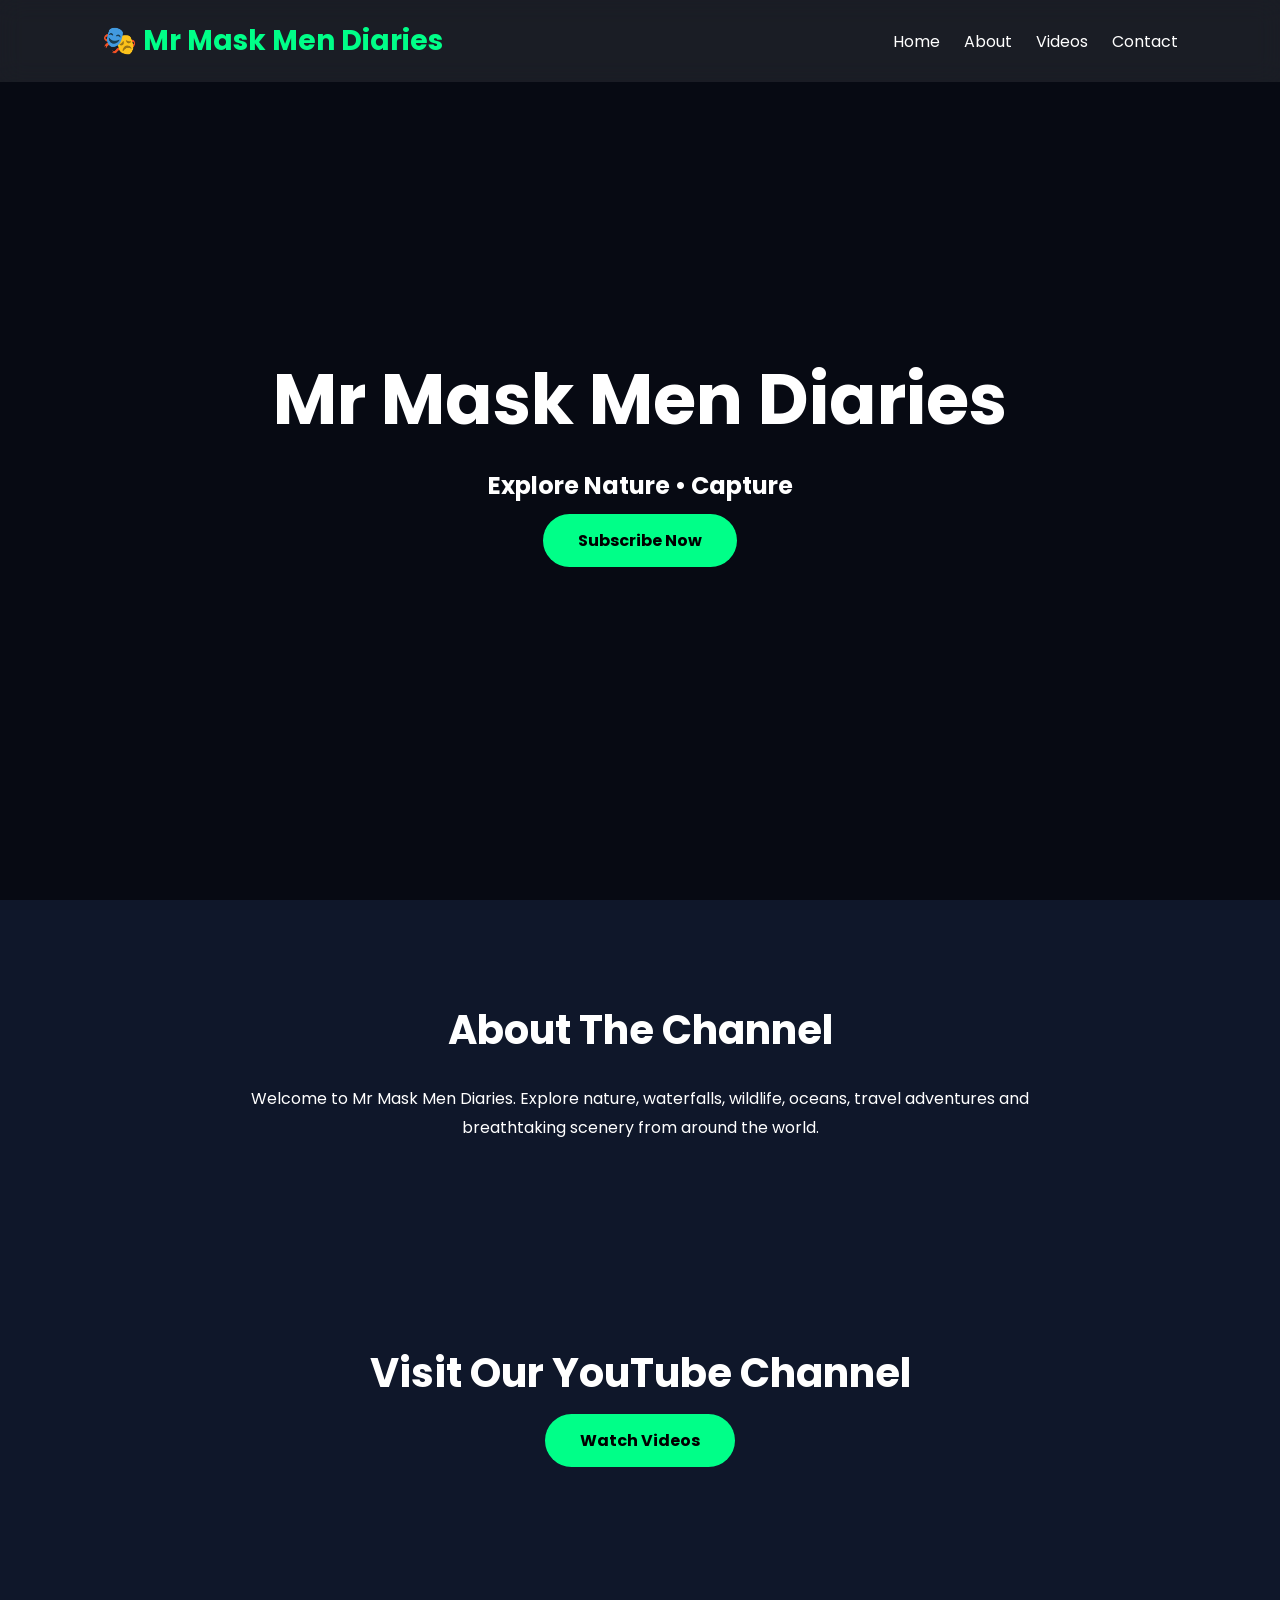
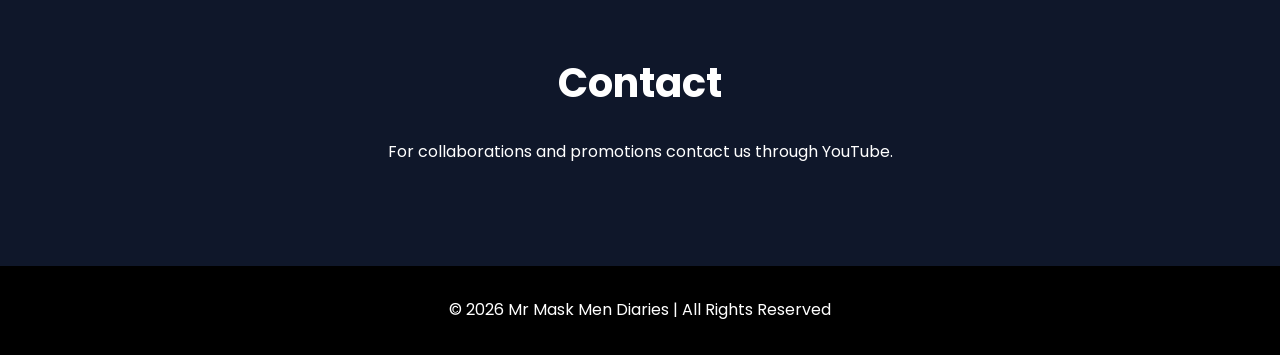
==== index.html @ c82f9788 "Add files via upload" ====
<!DOCTYPE html>
<html lang="en">
<head>
<meta charset="UTF-8">
<meta name="viewport" content="width=device-width, initial-scale=1.0">

<title>Mr Mask Men Diaries</title>

<link rel="stylesheet" href="style.css">

<link href="https://fonts.googleapis.com/css2?family=Poppins:wght@300;400;600;700&display=swap" rel="stylesheet">

</head>

<body>

<div id="loader">
    <h1>🎭 Mr Mask Men Diaries</h1>
</div>

<header class="glass">

<div class="logo">
🎭 Mr Mask Men Diaries
</div>

<nav>
<a href="#home">Home</a>
<a href="#about">About</a>
<a href="#videos">Videos</a>
<a href="#contact">Contact</a>
</nav>

</header>

<section id="home" class="hero">

<video autoplay muted loop playsinline>
<source src="https://cdn.coverr.co/videos/coverr-waterfall-in-the-jungle-1560678793623?download=1080p" type="video/mp4">
</video>

<div class="overlay"></div>

<div class="hero-content">

<h1>Mr Mask Men Diaries</h1>

<h2 id="typing"></h2>

<a href="https://www.youtube.com/@Mrmaskmendiaries" target="_blank" class="btn">
Subscribe Now
</a>

</div>

</section>

<section id="about">

<h2>About The Channel</h2>

<p>
Welcome to Mr Mask Men Diaries.

Explore nature, waterfalls, wildlife, oceans, travel adventures and breathtaking scenery from around the world.
</p>

</section>

<section id="videos">

<h2>Visit Our YouTube Channel</h2>

<a href="https://www.youtube.com/@Mrmaskmendiaries" target="_blank" class="btn">
Watch Videos
</a>

</section>

<section id="contact">

<h2>Contact</h2>

<p>
For collaborations and promotions contact us through YouTube.
</p>

</section>

<footer>

<p>
© 2026 Mr Mask Men Diaries | All Rights Reserved
</p>

</footer>

<script src="script.js"></script>

</body>
</html>
---- style.css ----
*{
margin:0;
padding:0;
box-sizing:border-box;
font-family:'Poppins',sans-serif;
scroll-behavior:smooth;
}

body{
background:#0f172a;
color:white;
overflow-x:hidden;
}

#loader{
position:fixed;
top:0;
left:0;
width:100%;
height:100%;
background:black;
display:flex;
justify-content:center;
align-items:center;
z-index:9999;
}

.loaded #loader{
display:none;
}

.glass{
position:fixed;
top:0;
width:100%;
display:flex;
justify-content:space-between;
align-items:center;
padding:20px 8%;
background:rgba(255,255,255,0.08);
backdrop-filter:blur(12px);
z-index:1000;
}

.logo{
font-size:28px;
font-weight:700;
color:#00ff88;
}

nav a{
color:white;
text-decoration:none;
margin-left:20px;
transition:.3s;
}

nav a:hover{
color:#00ff88;
}

.hero{
height:100vh;
position:relative;
display:flex;
justify-content:center;
align-items:center;
text-align:center;
}

.hero video{
position:absolute;
width:100%;
height:100%;
object-fit:cover;
}

.overlay{
position:absolute;
width:100%;
height:100%;
background:rgba(0,0,0,0.55);
}

.hero-content{
position:relative;
z-index:2;
}

.hero h1{
font-size:70px;
margin-bottom:15px;
}

.hero h2{
font-size:24px;
margin-bottom:25px;
}

.btn{
background:#00ff88;
color:black;
padding:15px 35px;
border-radius:40px;
text-decoration:none;
font-weight:bold;
transition:.3s;
}

.btn:hover{
transform:scale(1.05);
}

section{
padding:100px 10%;
text-align:center;
}

h2{
margin-bottom:25px;
font-size:40px;
}

p{
max-width:800px;
margin:auto;
line-height:1.8;
}

footer{
padding:30px;
text-align:center;
background:black;
}

@media(max-width:768px){

.hero h1{
font-size:40px;
}

.hero h2{
font-size:18px;
}

nav{
display:none;
}

}
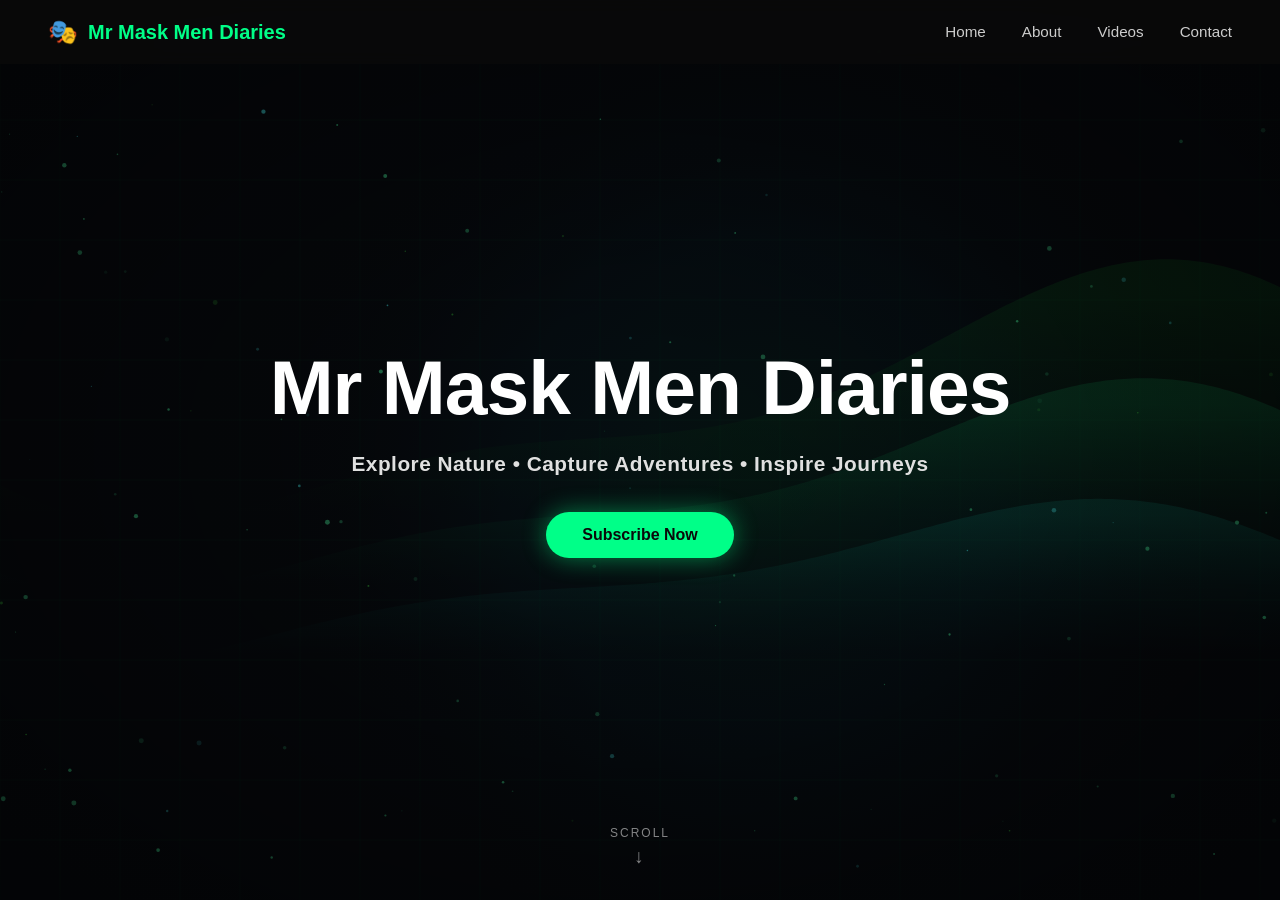
==== commit 56ff7bd9: "Update index.html" ====
--- a/index.html
+++ b/index.html
@@ -1,101 +1,292 @@
 <!DOCTYPE html>
 <html lang="en">
 <head>
-<meta charset="UTF-8">
-<meta name="viewport" content="width=device-width, initial-scale=1.0">
-
-<title>Mr Mask Men Diaries</title>
-
-<link rel="stylesheet" href="style.css">
-
-<link href="https://fonts.googleapis.com/css2?family=Poppins:wght@300;400;600;700&display=swap" rel="stylesheet">
-
+  <meta charset="UTF-8" />
+  <meta name="viewport" content="width=device-width, initial-scale=1.0"/>
+  <title>Mr Mask Men Diaries</title>
+  <style>
+    * { margin: 0; padding: 0; box-sizing: border-box; }
+
+    body {
+      font-family: 'Segoe UI', sans-serif;
+      background: #0a0a0a;
+      color: #fff;
+      overflow-x: hidden;
+    }
+
+    /* ── NAV ── */
+    nav {
+      position: fixed;
+      top: 0; left: 0; right: 0;
+      z-index: 100;
+      display: flex;
+      align-items: center;
+      justify-content: space-between;
+      padding: 18px 48px;
+      background: rgba(10,10,10,0.85);
+      backdrop-filter: blur(8px);
+    }
+    .logo {
+      display: flex;
+      align-items: center;
+      gap: 10px;
+      font-size: 1.25rem;
+      font-weight: 700;
+      color: #00ff88;
+    }
+    .logo-icon { font-size: 1.5rem; }
+    .nav-links { display: flex; gap: 36px; list-style: none; }
+    .nav-links a {
+      color: #ccc;
+      text-decoration: none;
+      font-size: 0.95rem;
+      transition: color 0.2s;
+    }
+    .nav-links a:hover { color: #00ff88; }
+
+    /* ── HERO ── */
+    .hero {
+      position: relative;
+      height: 100vh;
+      display: flex;
+      align-items: center;
+      justify-content: center;
+      text-align: center;
+      overflow: hidden;
+    }
+
+    /* Canvas BG */
+    #bgCanvas {
+      position: absolute;
+      inset: 0;
+      width: 100%;
+      height: 100%;
+      z-index: 0;
+    }
+
+    /* Overlay gradient to keep text readable */
+    .hero::after {
+      content: '';
+      position: absolute;
+      inset: 0;
+      background: radial-gradient(ellipse at center,
+        rgba(0,0,0,0.35) 0%,
+        rgba(0,0,0,0.65) 100%);
+      z-index: 1;
+    }
+
+    .hero-content {
+      position: relative;
+      z-index: 2;
+    }
+    .hero-content h1 {
+      font-size: clamp(2.5rem, 6vw, 5rem);
+      font-weight: 800;
+      letter-spacing: -1px;
+      margin-bottom: 20px;
+    }
+    .hero-content p {
+      font-size: clamp(1rem, 2vw, 1.3rem);
+      font-weight: 600;
+      color: #e0e0e0;
+      margin-bottom: 36px;
+      letter-spacing: 0.5px;
+    }
+    .btn-subscribe {
+      display: inline-block;
+      padding: 14px 36px;
+      background: #00ff88;
+      color: #0a0a0a;
+      font-weight: 700;
+      font-size: 1rem;
+      border-radius: 50px;
+      text-decoration: none;
+      border: none;
+      cursor: pointer;
+      transition: transform 0.2s, box-shadow 0.2s;
+      box-shadow: 0 0 24px rgba(0,255,136,0.45);
+    }
+    .btn-subscribe:hover {
+      transform: scale(1.07);
+      box-shadow: 0 0 40px rgba(0,255,136,0.7);
+    }
+
+    /* ── SCROLL INDICATOR ── */
+    .scroll-indicator {
+      position: absolute;
+      bottom: 32px;
+      left: 50%;
+      transform: translateX(-50%);
+      z-index: 2;
+      display: flex;
+      flex-direction: column;
+      align-items: center;
+      gap: 6px;
+      opacity: 0.5;
+      animation: fadeUpDown 2s ease-in-out infinite;
+    }
+    .scroll-indicator span { font-size: 0.75rem; letter-spacing: 2px; text-transform: uppercase; }
+    .scroll-indicator .arrow { font-size: 1.2rem; }
+    @keyframes fadeUpDown {
+      0%, 100% { transform: translateX(-50%) translateY(0); opacity: 0.4; }
+      50% { transform: translateX(-50%) translateY(6px); opacity: 0.8; }
+    }
+  </style>
 </head>
-
 <body>
 
-<div id="loader">
-    <h1>🎭 Mr Mask Men Diaries</h1>
-</div>
-
-<header class="glass">
-
-<div class="logo">
-🎭 Mr Mask Men Diaries
-</div>
-
+<!-- NAV -->
 <nav>
-<a href="#home">Home</a>
-<a href="#about">About</a>
-<a href="#videos">Videos</a>
-<a href="#contact">Contact</a>
+  <div class="logo">
+    <span class="logo-icon">🎭</span>
+    Mr Mask Men Diaries
+  </div>
+  <ul class="nav-links">
+    <li><a href="#">Home</a></li>
+    <li><a href="#">About</a></li>
+    <li><a href="#">Videos</a></li>
+    <li><a href="#">Contact</a></li>
+  </ul>
 </nav>
 
-</header>
-
-<section id="home" class="hero">
-
-<video autoplay muted loop playsinline>
-<source src="https://cdn.coverr.co/videos/coverr-waterfall-in-the-jungle-1560678793623?download=1080p" type="video/mp4">
-</video>
-
-<div class="overlay"></div>
-
-<div class="hero-content">
-
-<h1>Mr Mask Men Diaries</h1>
-
-<h2 id="typing"></h2>
-
-<a href="https://www.youtube.com/@Mrmaskmendiaries" target="_blank" class="btn">
-Subscribe Now
-</a>
-
-</div>
-
+<!-- HERO -->
+<section class="hero">
+  <canvas id="bgCanvas"></canvas>
+
+  <div class="hero-content">
+    <h1>Mr Mask Men Diaries</h1>
+    <p>Explore Nature &bull; Capture Adventures &bull; Inspire Journeys</p>
+    <button class="btn-subscribe">Subscribe Now</button>
+  </div>
+
+  <div class="scroll-indicator">
+    <span>Scroll</span>
+    <span class="arrow">↓</span>
+  </div>
 </section>
 
-<section id="about">
-
-<h2>About The Channel</h2>
-
-<p>
-Welcome to Mr Mask Men Diaries.
-
-Explore nature, waterfalls, wildlife, oceans, travel adventures and breathtaking scenery from around the world.
-</p>
-
-</section>
-
-<section id="videos">
-
-<h2>Visit Our YouTube Channel</h2>
-
-<a href="https://www.youtube.com/@Mrmaskmendiaries" target="_blank" class="btn">
-Watch Videos
-</a>
-
-</section>
-
-<section id="contact">
-
-<h2>Contact</h2>
-
-<p>
-For collaborations and promotions contact us through YouTube.
-</p>
-
-</section>
-
-<footer>
-
-<p>
-© 2026 Mr Mask Men Diaries | All Rights Reserved
-</p>
-
-</footer>
-
-<script src="script.js"></script>
-
+<script>
+/* ── ANIMATED BACKGROUND: flowing aurora + particles ── */
+const canvas = document.getElementById('bgCanvas');
+const ctx = canvas.getContext('2d');
+
+let W, H, particles = [], time = 0;
+
+function resize() {
+  W = canvas.width  = window.innerWidth;
+  H = canvas.height = window.innerHeight;
+}
+resize();
+window.addEventListener('resize', () => { resize(); initParticles(); });
+
+/* Particles */
+class Particle {
+  constructor() { this.reset(true); }
+  reset(initial = false) {
+    this.x = Math.random() * W;
+    this.y = initial ? Math.random() * H : H + 10;
+    this.r = Math.random() * 2 + 0.5;
+    this.speed = Math.random() * 0.6 + 0.2;
+    this.alpha = Math.random() * 0.6 + 0.1;
+    this.hue = Math.random() < 0.6 ? 150 : (Math.random() < 0.5 ? 180 : 120);
+  }
+  update() {
+    this.y -= this.speed;
+    this.x += Math.sin(time * 0.01 + this.y * 0.02) * 0.3;
+    if (this.y < -10) this.reset();
+  }
+  draw() {
+    ctx.beginPath();
+    ctx.arc(this.x, this.y, this.r, 0, Math.PI * 2);
+    ctx.fillStyle = `hsla(${this.hue}, 100%, 65%, ${this.alpha})`;
+    ctx.fill();
+  }
+}
+
+function initParticles() {
+  particles = Array.from({ length: 120 }, () => new Particle());
+}
+initParticles();
+
+/* Aurora waves */
+function drawAurora() {
+  const layers = [
+    { y: H * 0.55, amp: 90,  speed: 0.0007, hue: 150, alpha: 0.12 },
+    { y: H * 0.65, amp: 70,  speed: 0.0011, hue: 170, alpha: 0.10 },
+    { y: H * 0.45, amp: 110, speed: 0.0005, hue: 130, alpha: 0.08 },
+  ];
+
+  layers.forEach(l => {
+    ctx.beginPath();
+    ctx.moveTo(0, H);
+    for (let x = 0; x <= W; x += 4) {
+      const y = l.y
+        + Math.sin(x * 0.004 + time * l.speed * 1000) * l.amp
+        + Math.sin(x * 0.008 + time * l.speed * 800 + 1) * (l.amp * 0.4);
+      ctx.lineTo(x, y);
+    }
+    ctx.lineTo(W, H);
+    ctx.closePath();
+
+    const grad = ctx.createLinearGradient(0, l.y - l.amp, 0, l.y + l.amp);
+    grad.addColorStop(0, `hsla(${l.hue}, 100%, 55%, ${l.alpha * 1.5})`);
+    grad.addColorStop(1, `hsla(${l.hue}, 100%, 35%, 0)`);
+    ctx.fillStyle = grad;
+    ctx.fill();
+  });
+}
+
+/* Subtle moving radial glow */
+function drawGlow() {
+  const cx = W * 0.5 + Math.sin(time * 0.0004) * W * 0.15;
+  const cy = H * 0.45 + Math.cos(time * 0.0003) * H * 0.1;
+  const rad = Math.min(W, H) * 0.55;
+  const grad = ctx.createRadialGradient(cx, cy, 0, cx, cy, rad);
+  grad.addColorStop(0,   'rgba(0,255,136,0.07)');
+  grad.addColorStop(0.5, 'rgba(0,200,255,0.04)');
+  grad.addColorStop(1,   'rgba(0,0,0,0)');
+  ctx.fillStyle = grad;
+  ctx.fillRect(0, 0, W, H);
+}
+
+/* Grid lines */
+function drawGrid() {
+  ctx.strokeStyle = 'rgba(0,255,136,0.04)';
+  ctx.lineWidth = 1;
+  const spacing = 60;
+  for (let x = 0; x < W; x += spacing) {
+    ctx.beginPath();
+    ctx.moveTo(x, 0);
+    ctx.lineTo(x, H);
+    ctx.stroke();
+  }
+  for (let y = 0; y < H; y += spacing) {
+    ctx.beginPath();
+    ctx.moveTo(0, y);
+    ctx.lineTo(W, y);
+    ctx.stroke();
+  }
+}
+
+function animate(ts) {
+  time = ts;
+  ctx.clearRect(0, 0, W, H);
+
+  // Deep dark base
+  ctx.fillStyle = '#080b10';
+  ctx.fillRect(0, 0, W, H);
+
+  drawGrid();
+  drawGlow();
+  drawAurora();
+
+  // Particles
+  particles.forEach(p => { p.update(); p.draw(); });
+
+  requestAnimationFrame(animate);
+}
+
+requestAnimationFrame(animate);
+</script>
 </body>
 </html>
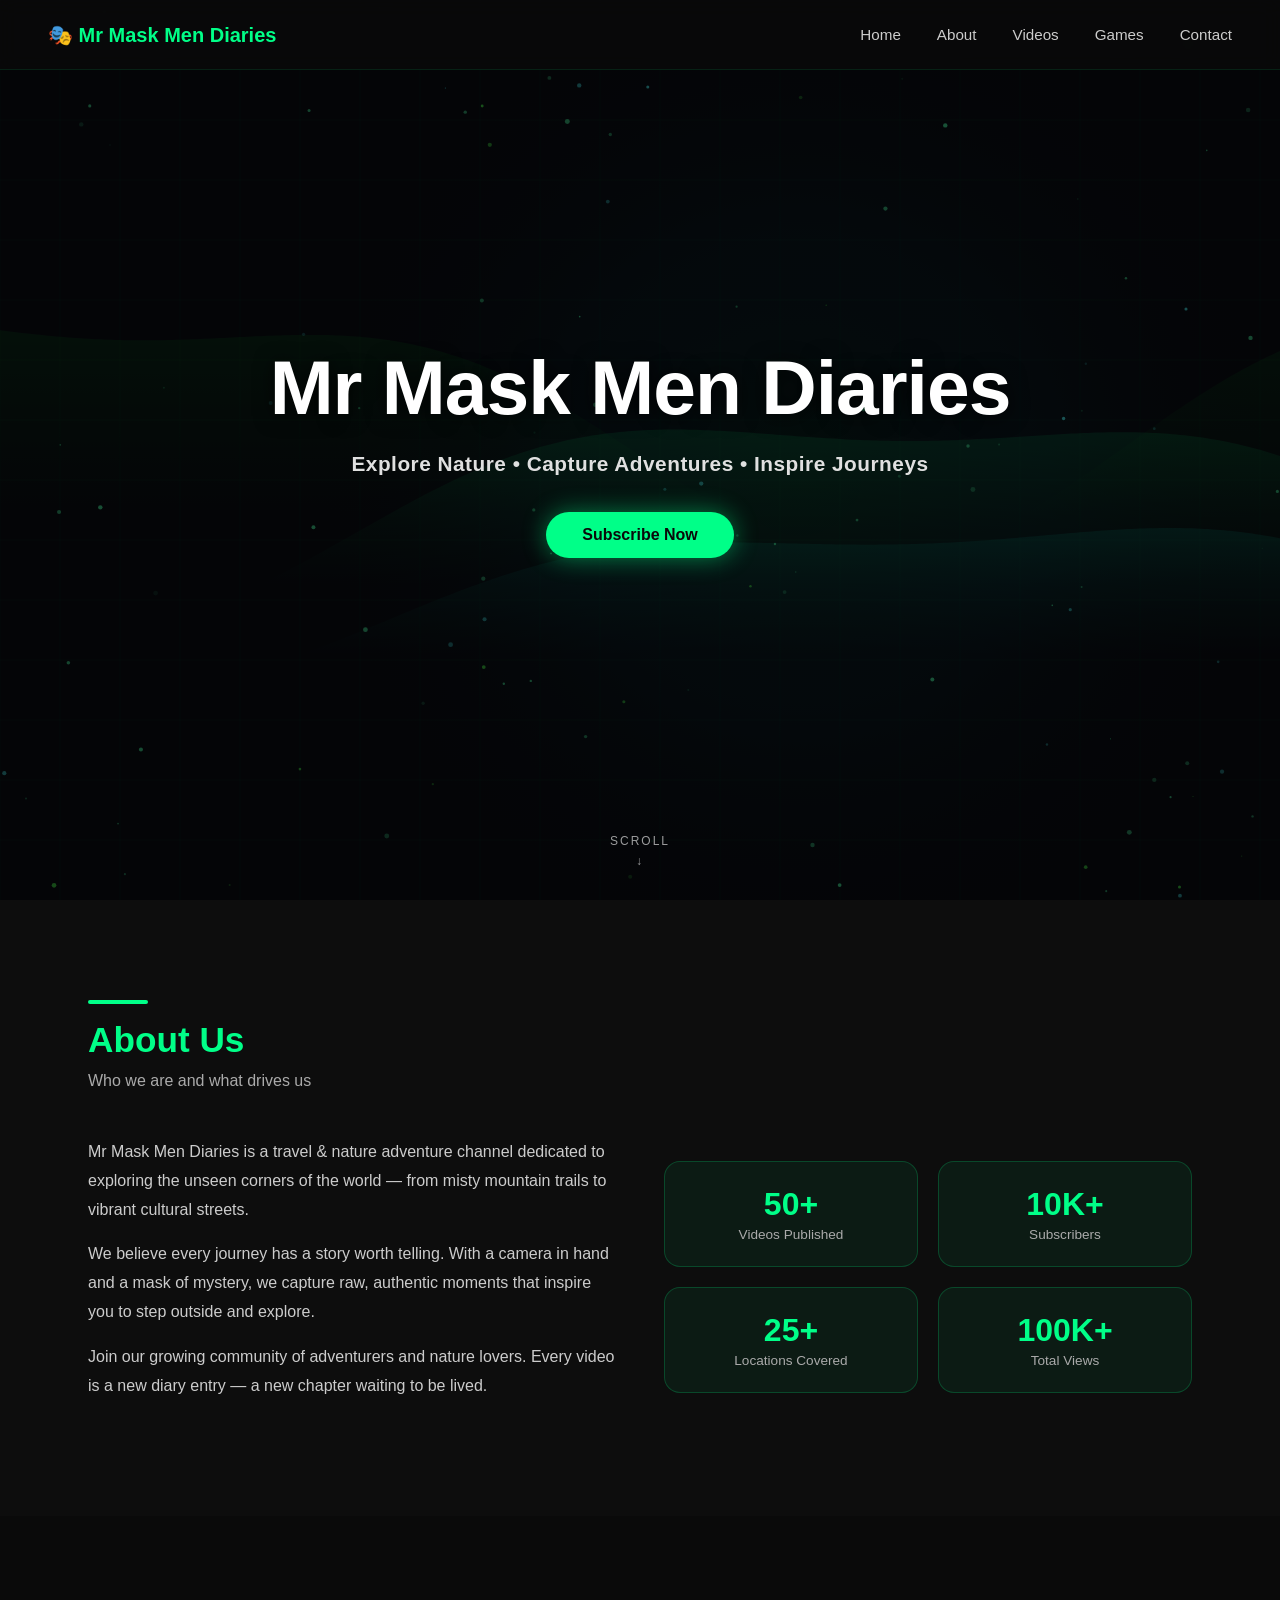
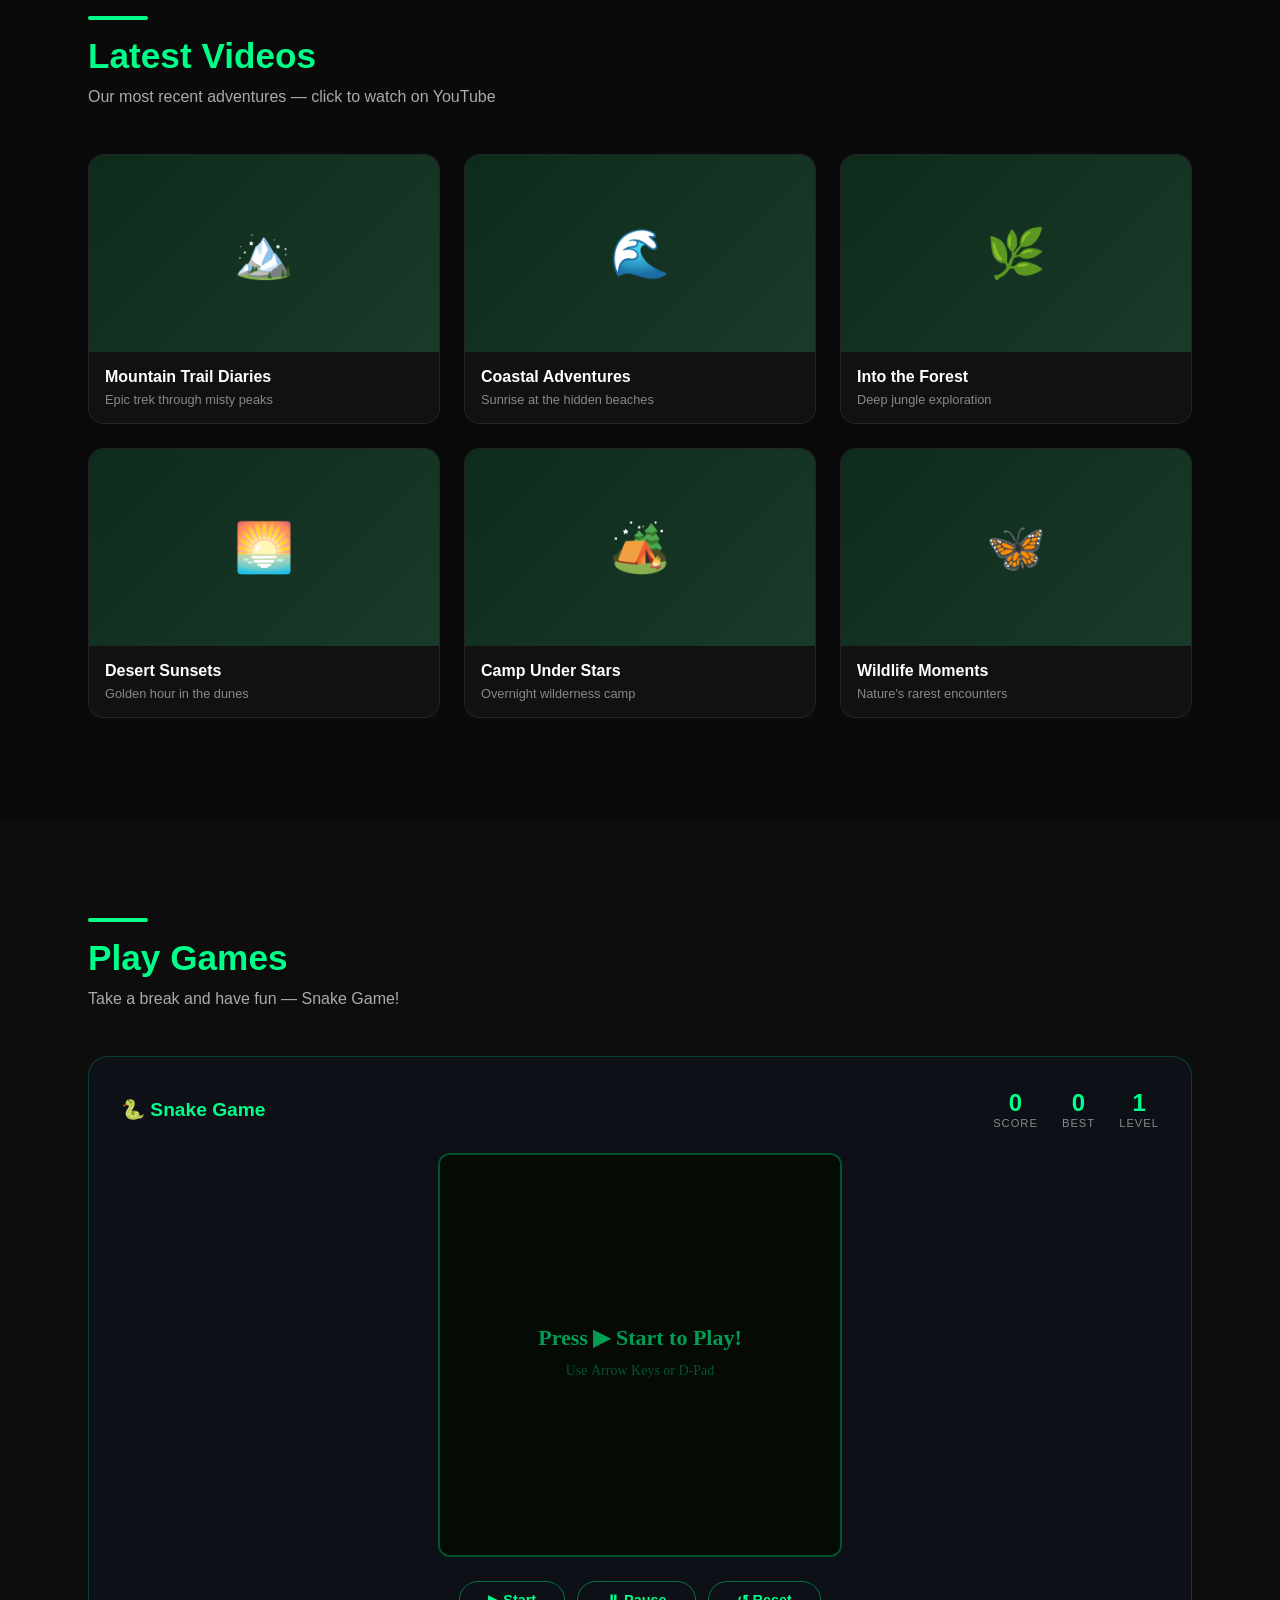
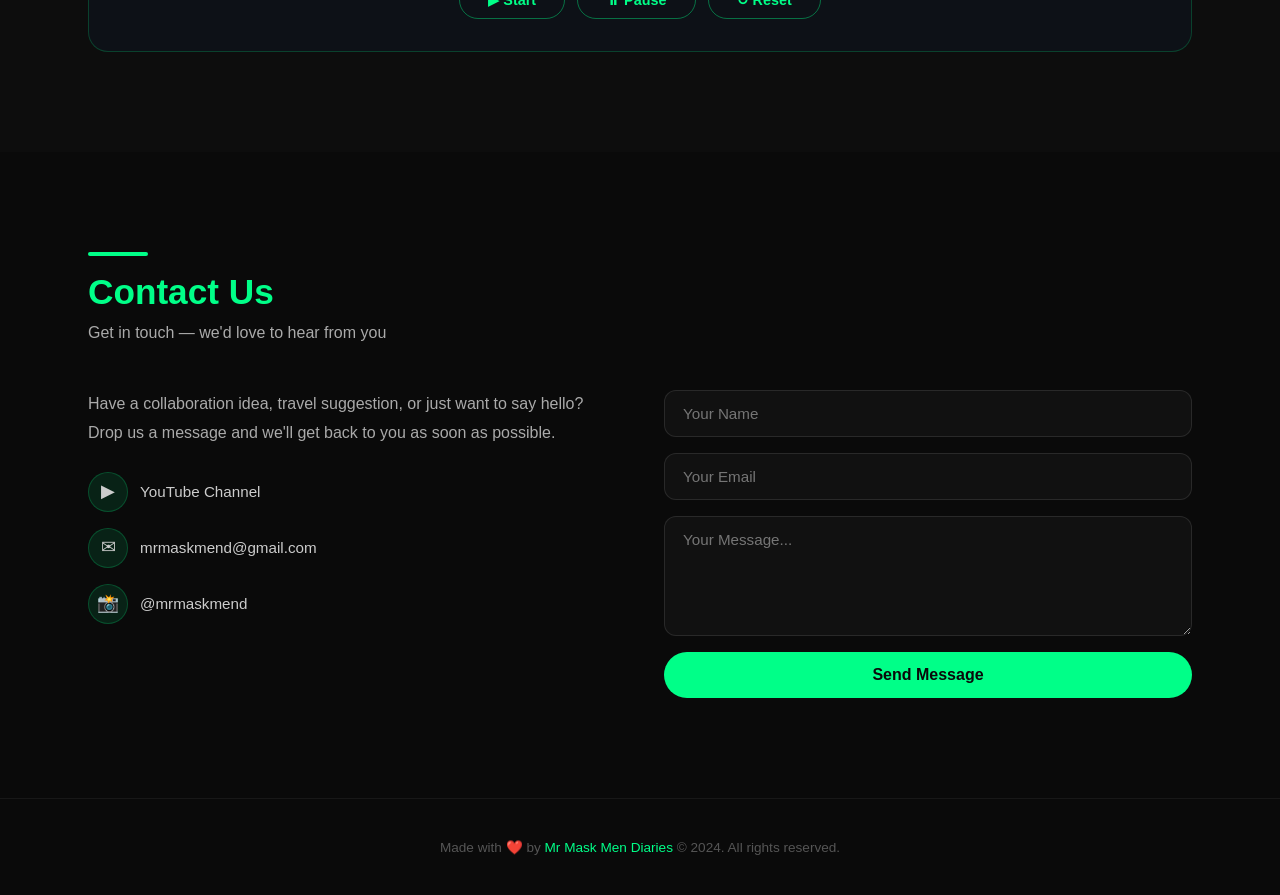
==== commit d93f7b94: "Update index.html" ====
--- a/index.html
+++ b/index.html
@@ -5,288 +5,394 @@
   <meta name="viewport" content="width=device-width, initial-scale=1.0"/>
   <title>Mr Mask Men Diaries</title>
   <style>
-    * { margin: 0; padding: 0; box-sizing: border-box; }
-
-    body {
-      font-family: 'Segoe UI', sans-serif;
-      background: #0a0a0a;
-      color: #fff;
-      overflow-x: hidden;
+    *{margin:0;padding:0;box-sizing:border-box;}
+    :root{--green:#00ff88;--dark:#0a0a0a;--nav-h:70px;}
+    html{scroll-behavior:smooth;}
+    body{font-family:'Segoe UI',sans-serif;background:var(--dark);color:#fff;overflow-x:hidden;}
+
+    /* NAV */
+    nav{position:fixed;top:0;left:0;right:0;z-index:200;height:var(--nav-h);display:flex;align-items:center;justify-content:space-between;padding:0 48px;background:rgba(10,10,10,0.85);backdrop-filter:blur(10px);border-bottom:1px solid rgba(0,255,136,0.1);}
+    .logo{display:flex;align-items:center;gap:10px;font-size:1.25rem;font-weight:700;color:var(--green);text-decoration:none;}
+    .nav-links{display:flex;gap:36px;list-style:none;}
+    .nav-links a{color:#ccc;text-decoration:none;font-size:0.95rem;transition:color 0.2s;}
+    .nav-links a:hover{color:var(--green);}
+
+    /* HERO */
+    .hero{position:relative;height:100vh;display:flex;align-items:center;justify-content:center;text-align:center;overflow:hidden;}
+    #bgCanvas{position:absolute;inset:0;width:100%;height:100%;z-index:0;}
+    .hero-overlay{position:absolute;inset:0;background:rgba(0,0,0,0.55);z-index:1;}
+    .hero-content{position:relative;z-index:2;}
+    .hero-content h1{font-size:clamp(2.5rem,6vw,5rem);font-weight:800;letter-spacing:-1px;margin-bottom:20px;text-shadow:0 2px 20px rgba(0,0,0,0.8);}
+    .hero-content p{font-size:clamp(1rem,2vw,1.3rem);font-weight:600;color:#e0e0e0;margin-bottom:36px;letter-spacing:0.5px;}
+    .btn-subscribe{display:inline-block;padding:14px 36px;background:var(--green);color:#0a0a0a;font-weight:700;font-size:1rem;border-radius:50px;border:none;cursor:pointer;transition:transform 0.2s,box-shadow 0.2s;box-shadow:0 0 24px rgba(0,255,136,0.45);text-decoration:none;}
+    .btn-subscribe:hover{transform:scale(1.07);box-shadow:0 0 40px rgba(0,255,136,0.7);}
+    .scroll-indicator{position:absolute;bottom:32px;left:50%;transform:translateX(-50%);z-index:2;display:flex;flex-direction:column;align-items:center;gap:6px;opacity:0.6;animation:bob 2s ease-in-out infinite;}
+    .scroll-indicator span{font-size:0.75rem;letter-spacing:2px;text-transform:uppercase;}
+    @keyframes bob{0%,100%{transform:translateX(-50%) translateY(0);opacity:0.4;}50%{transform:translateX(-50%) translateY(6px);opacity:0.8;}}
+
+    /* SECTIONS */
+    section.page-section{padding:100px 48px;max-width:1200px;margin:0 auto;}
+    .section-title{font-size:2.2rem;font-weight:800;color:var(--green);margin-bottom:12px;}
+    .section-sub{color:#aaa;font-size:1rem;margin-bottom:48px;}
+    .divider{width:60px;height:4px;background:var(--green);border-radius:2px;margin-bottom:16px;}
+
+    /* ABOUT */
+    .about-grid{display:grid;grid-template-columns:1fr 1fr;gap:48px;align-items:center;}
+    .about-text p{color:#ccc;line-height:1.8;margin-bottom:16px;font-size:1rem;}
+    .about-stats{display:grid;grid-template-columns:1fr 1fr;gap:20px;}
+    .stat-card{background:rgba(0,255,136,0.06);border:1px solid rgba(0,255,136,0.2);border-radius:16px;padding:24px;text-align:center;}
+    .stat-card .num{font-size:2rem;font-weight:800;color:var(--green);}
+    .stat-card .lbl{font-size:0.85rem;color:#aaa;margin-top:4px;}
+
+    /* VIDEOS */
+    .video-grid{display:grid;grid-template-columns:repeat(3,1fr);gap:24px;}
+    .video-card{background:#111;border-radius:16px;overflow:hidden;border:1px solid rgba(255,255,255,0.08);transition:transform 0.25s,border-color 0.25s;cursor:pointer;}
+    .video-card:hover{transform:translateY(-6px);border-color:rgba(0,255,136,0.4);}
+    .video-thumb{width:100%;aspect-ratio:16/9;background:linear-gradient(135deg,#0d2b1a,#1a3a2a);display:flex;align-items:center;justify-content:center;font-size:3rem;}
+    .video-info{padding:16px;}
+    .video-info h3{font-size:1rem;font-weight:700;margin-bottom:6px;}
+    .video-info p{font-size:0.8rem;color:#888;}
+
+    /* GAMES */
+    .game-container{background:#0d1117;border:1px solid rgba(0,255,136,0.2);border-radius:20px;padding:32px;text-align:center;}
+    .game-header{display:flex;align-items:center;justify-content:space-between;margin-bottom:24px;}
+    .game-header h3{font-size:1.2rem;font-weight:700;color:var(--green);}
+    .score-board{display:flex;gap:24px;}
+    .score-item{text-align:center;}
+    .score-item .s-num{font-size:1.5rem;font-weight:800;color:var(--green);}
+    .score-item .s-lbl{font-size:0.7rem;color:#888;text-transform:uppercase;letter-spacing:1px;}
+    #snake-canvas{border:2px solid rgba(0,255,136,0.3);border-radius:12px;background:#050a05;display:block;margin:0 auto;}
+    .game-controls{margin-top:20px;display:flex;gap:12px;justify-content:center;flex-wrap:wrap;}
+    .game-btn{padding:10px 28px;border-radius:50px;border:1px solid rgba(0,255,136,0.4);background:transparent;color:var(--green);font-weight:700;font-size:0.9rem;cursor:pointer;transition:all 0.2s;}
+    .game-btn:hover,.game-btn.active{background:var(--green);color:#0a0a0a;}
+    .d-pad{display:grid;grid-template-columns:repeat(3,44px);grid-template-rows:repeat(2,44px);gap:6px;margin:16px auto 0;width:fit-content;}
+    .d-btn{width:44px;height:44px;border-radius:10px;border:1px solid rgba(0,255,136,0.3);background:rgba(0,255,136,0.05);color:var(--green);font-size:1.2rem;cursor:pointer;display:flex;align-items:center;justify-content:center;transition:all 0.15s;}
+    .d-btn:active{background:rgba(0,255,136,0.25);}
+
+    /* CONTACT */
+    .contact-grid{display:grid;grid-template-columns:1fr 1fr;gap:48px;}
+    .contact-info p{color:#aaa;line-height:1.8;margin-bottom:24px;}
+    .contact-links{display:flex;flex-direction:column;gap:16px;}
+    .contact-link{display:flex;align-items:center;gap:12px;color:#ccc;text-decoration:none;font-size:0.95rem;transition:color 0.2s;}
+    .contact-link:hover{color:var(--green);}
+    .contact-link .icon{width:40px;height:40px;border-radius:50%;background:rgba(0,255,136,0.1);border:1px solid rgba(0,255,136,0.2);display:flex;align-items:center;justify-content:center;font-size:1.1rem;}
+    .contact-form{display:flex;flex-direction:column;gap:16px;}
+    .contact-form input,.contact-form textarea{background:#111;border:1px solid rgba(255,255,255,0.1);border-radius:12px;padding:14px 18px;color:#fff;font-size:0.95rem;outline:none;transition:border-color 0.2s;font-family:inherit;}
+    .contact-form input:focus,.contact-form textarea:focus{border-color:rgba(0,255,136,0.5);}
+    .contact-form textarea{min-height:120px;resize:vertical;}
+    .contact-form button{padding:14px;background:var(--green);color:#0a0a0a;font-weight:700;border:none;border-radius:50px;cursor:pointer;font-size:1rem;transition:transform 0.2s;}
+    .contact-form button:hover{transform:scale(1.03);}
+
+    /* FOOTER */
+    footer{text-align:center;padding:40px;border-top:1px solid rgba(255,255,255,0.06);color:#555;font-size:0.85rem;}
+    footer span{color:var(--green);}
+
+    /* GAME OVER OVERLAY */
+    #game-msg{display:none;position:absolute;top:50%;left:50%;transform:translate(-50%,-50%);background:rgba(0,0,0,0.9);border:1px solid var(--green);border-radius:16px;padding:32px 48px;text-align:center;z-index:10;}
+    #game-msg h2{font-size:1.8rem;color:var(--green);margin-bottom:8px;}
+    #game-msg p{color:#aaa;margin-bottom:20px;}
+    .game-wrap{position:relative;display:inline-block;}
+
+    @media(max-width:768px){
+      nav{padding:0 20px;}.nav-links{gap:16px;}
+      section.page-section{padding:80px 20px;}
+      .about-grid,.contact-grid{grid-template-columns:1fr;}
+      .video-grid{grid-template-columns:1fr 1fr;}
     }
-
-    /* ── NAV ── */
-    nav {
-      position: fixed;
-      top: 0; left: 0; right: 0;
-      z-index: 100;
-      display: flex;
-      align-items: center;
-      justify-content: space-between;
-      padding: 18px 48px;
-      background: rgba(10,10,10,0.85);
-      backdrop-filter: blur(8px);
-    }
-    .logo {
-      display: flex;
-      align-items: center;
-      gap: 10px;
-      font-size: 1.25rem;
-      font-weight: 700;
-      color: #00ff88;
-    }
-    .logo-icon { font-size: 1.5rem; }
-    .nav-links { display: flex; gap: 36px; list-style: none; }
-    .nav-links a {
-      color: #ccc;
-      text-decoration: none;
-      font-size: 0.95rem;
-      transition: color 0.2s;
-    }
-    .nav-links a:hover { color: #00ff88; }
-
-    /* ── HERO ── */
-    .hero {
-      position: relative;
-      height: 100vh;
-      display: flex;
-      align-items: center;
-      justify-content: center;
-      text-align: center;
-      overflow: hidden;
-    }
-
-    /* Canvas BG */
-    #bgCanvas {
-      position: absolute;
-      inset: 0;
-      width: 100%;
-      height: 100%;
-      z-index: 0;
-    }
-
-    /* Overlay gradient to keep text readable */
-    .hero::after {
-      content: '';
-      position: absolute;
-      inset: 0;
-      background: radial-gradient(ellipse at center,
-        rgba(0,0,0,0.35) 0%,
-        rgba(0,0,0,0.65) 100%);
-      z-index: 1;
-    }
-
-    .hero-content {
-      position: relative;
-      z-index: 2;
-    }
-    .hero-content h1 {
-      font-size: clamp(2.5rem, 6vw, 5rem);
-      font-weight: 800;
-      letter-spacing: -1px;
-      margin-bottom: 20px;
-    }
-    .hero-content p {
-      font-size: clamp(1rem, 2vw, 1.3rem);
-      font-weight: 600;
-      color: #e0e0e0;
-      margin-bottom: 36px;
-      letter-spacing: 0.5px;
-    }
-    .btn-subscribe {
-      display: inline-block;
-      padding: 14px 36px;
-      background: #00ff88;
-      color: #0a0a0a;
-      font-weight: 700;
-      font-size: 1rem;
-      border-radius: 50px;
-      text-decoration: none;
-      border: none;
-      cursor: pointer;
-      transition: transform 0.2s, box-shadow 0.2s;
-      box-shadow: 0 0 24px rgba(0,255,136,0.45);
-    }
-    .btn-subscribe:hover {
-      transform: scale(1.07);
-      box-shadow: 0 0 40px rgba(0,255,136,0.7);
-    }
-
-    /* ── SCROLL INDICATOR ── */
-    .scroll-indicator {
-      position: absolute;
-      bottom: 32px;
-      left: 50%;
-      transform: translateX(-50%);
-      z-index: 2;
-      display: flex;
-      flex-direction: column;
-      align-items: center;
-      gap: 6px;
-      opacity: 0.5;
-      animation: fadeUpDown 2s ease-in-out infinite;
-    }
-    .scroll-indicator span { font-size: 0.75rem; letter-spacing: 2px; text-transform: uppercase; }
-    .scroll-indicator .arrow { font-size: 1.2rem; }
-    @keyframes fadeUpDown {
-      0%, 100% { transform: translateX(-50%) translateY(0); opacity: 0.4; }
-      50% { transform: translateX(-50%) translateY(6px); opacity: 0.8; }
-    }
+    @media(max-width:480px){.video-grid{grid-template-columns:1fr;}}
   </style>
 </head>
 <body>
 
 <!-- NAV -->
 <nav>
-  <div class="logo">
-    <span class="logo-icon">🎭</span>
-    Mr Mask Men Diaries
-  </div>
+  <a href="#home" class="logo">🎭 Mr Mask Men Diaries</a>
   <ul class="nav-links">
-    <li><a href="#">Home</a></li>
-    <li><a href="#">About</a></li>
-    <li><a href="#">Videos</a></li>
-    <li><a href="#">Contact</a></li>
+    <li><a href="#home">Home</a></li>
+    <li><a href="#about">About</a></li>
+    <li><a href="#videos">Videos</a></li>
+    <li><a href="#games">Games</a></li>
+    <li><a href="#contact">Contact</a></li>
   </ul>
 </nav>
 
 <!-- HERO -->
-<section class="hero">
+<section class="hero" id="home">
   <canvas id="bgCanvas"></canvas>
-
+  <div class="hero-overlay"></div>
   <div class="hero-content">
     <h1>Mr Mask Men Diaries</h1>
     <p>Explore Nature &bull; Capture Adventures &bull; Inspire Journeys</p>
-    <button class="btn-subscribe">Subscribe Now</button>
+    <a class="btn-subscribe" href="https://www.youtube.com/@MrMaskMenDiaries?sub_confirmation=1" target="_blank" rel="noopener">Subscribe Now</a>
   </div>
-
   <div class="scroll-indicator">
     <span>Scroll</span>
-    <span class="arrow">↓</span>
+    <span>↓</span>
   </div>
 </section>
 
+<!-- ABOUT -->
+<div id="about" style="background:#0d0d0d;">
+  <section class="page-section">
+    <div class="divider"></div>
+    <h2 class="section-title">About Us</h2>
+    <p class="section-sub">Who we are and what drives us</p>
+    <div class="about-grid">
+      <div class="about-text">
+        <p>Mr Mask Men Diaries is a travel & nature adventure channel dedicated to exploring the unseen corners of the world — from misty mountain trails to vibrant cultural streets.</p>
+        <p>We believe every journey has a story worth telling. With a camera in hand and a mask of mystery, we capture raw, authentic moments that inspire you to step outside and explore.</p>
+        <p>Join our growing community of adventurers and nature lovers. Every video is a new diary entry — a new chapter waiting to be lived.</p>
+      </div>
+      <div class="about-stats">
+        <div class="stat-card"><div class="num">50+</div><div class="lbl">Videos Published</div></div>
+        <div class="stat-card"><div class="num">10K+</div><div class="lbl">Subscribers</div></div>
+        <div class="stat-card"><div class="num">25+</div><div class="lbl">Locations Covered</div></div>
+        <div class="stat-card"><div class="num">100K+</div><div class="lbl">Total Views</div></div>
+      </div>
+    </div>
+  </section>
+</div>
+
+<!-- VIDEOS -->
+<div id="videos" style="background:var(--dark);">
+  <section class="page-section">
+    <div class="divider"></div>
+    <h2 class="section-title">Latest Videos</h2>
+    <p class="section-sub">Our most recent adventures — click to watch on YouTube</p>
+    <div class="video-grid">
+      <a class="video-card" href="https://www.youtube.com/@MrMaskMenDiaries" target="_blank" rel="noopener" style="text-decoration:none;color:inherit;">
+        <div class="video-thumb">🏔️</div>
+        <div class="video-info"><h3>Mountain Trail Diaries</h3><p>Epic trek through misty peaks</p></div>
+      </a>
+      <a class="video-card" href="https://www.youtube.com/@MrMaskMenDiaries" target="_blank" rel="noopener" style="text-decoration:none;color:inherit;">
+        <div class="video-thumb">🌊</div>
+        <div class="video-info"><h3>Coastal Adventures</h3><p>Sunrise at the hidden beaches</p></div>
+      </a>
+      <a class="video-card" href="https://www.youtube.com/@MrMaskMenDiaries" target="_blank" rel="noopener" style="text-decoration:none;color:inherit;">
+        <div class="video-thumb">🌿</div>
+        <div class="video-info"><h3>Into the Forest</h3><p>Deep jungle exploration</p></div>
+      </a>
+      <a class="video-card" href="https://www.youtube.com/@MrMaskMenDiaries" target="_blank" rel="noopener" style="text-decoration:none;color:inherit;">
+        <div class="video-thumb">🌅</div>
+        <div class="video-info"><h3>Desert Sunsets</h3><p>Golden hour in the dunes</p></div>
+      </a>
+      <a class="video-card" href="https://www.youtube.com/@MrMaskMenDiaries" target="_blank" rel="noopener" style="text-decoration:none;color:inherit;">
+        <div class="video-thumb">🏕️</div>
+        <div class="video-info"><h3>Camp Under Stars</h3><p>Overnight wilderness camp</p></div>
+      </a>
+      <a class="video-card" href="https://www.youtube.com/@MrMaskMenDiaries" target="_blank" rel="noopener" style="text-decoration:none;color:inherit;">
+        <div class="video-thumb">🦋</div>
+        <div class="video-info"><h3>Wildlife Moments</h3><p>Nature's rarest encounters</p></div>
+      </a>
+    </div>
+  </section>
+</div>
+
+<!-- GAMES -->
+<div id="games" style="background:#0d0d0d;">
+  <section class="page-section">
+    <div class="divider"></div>
+    <h2 class="section-title">Play Games</h2>
+    <p class="section-sub">Take a break and have fun — Snake Game!</p>
+    <div class="game-container">
+      <div class="game-header">
+        <h3>🐍 Snake Game</h3>
+        <div class="score-board">
+          <div class="score-item"><div class="s-num" id="score">0</div><div class="s-lbl">Score</div></div>
+          <div class="score-item"><div class="s-num" id="high-score">0</div><div class="s-lbl">Best</div></div>
+          <div class="score-item"><div class="s-num" id="level-display">1</div><div class="s-lbl">Level</div></div>
+        </div>
+      </div>
+      <div class="game-wrap">
+        <canvas id="snake-canvas" width="400" height="400"></canvas>
+        <div id="game-msg">
+          <h2 id="msg-title">Game Over!</h2>
+          <p id="msg-sub">Score: <span id="final-score">0</span></p>
+          <button class="game-btn" onclick="startGame()">Play Again</button>
+        </div>
+      </div>
+      <div class="game-controls">
+        <button class="game-btn" id="start-btn" onclick="startGame()">▶ Start</button>
+        <button class="game-btn" onclick="pauseGame()">⏸ Pause</button>
+        <button class="game-btn" onclick="resetGame()">↺ Reset</button>
+      </div>
+      <!-- D-pad for mobile -->
+      <div class="d-pad" style="display:none;" id="dpad">
+        <div></div>
+        <button class="d-btn" onclick="setDir(0,-1)">▲</button>
+        <div></div>
+        <button class="d-btn" onclick="setDir(-1,0)">◀</button>
+        <button class="d-btn" onclick="setDir(0,1)">▼</button>
+        <button class="d-btn" onclick="setDir(1,0)">▶</button>
+      </div>
+    </div>
+  </section>
+</div>
+
+<!-- CONTACT -->
+<div id="contact" style="background:var(--dark);">
+  <section class="page-section">
+    <div class="divider"></div>
+    <h2 class="section-title">Contact Us</h2>
+    <p class="section-sub">Get in touch — we'd love to hear from you</p>
+    <div class="contact-grid">
+      <div class="contact-info">
+        <p>Have a collaboration idea, travel suggestion, or just want to say hello? Drop us a message and we'll get back to you as soon as possible.</p>
+        <div class="contact-links">
+          <a class="contact-link" href="https://www.youtube.com/@MrMaskMenDiaries" target="_blank" rel="noopener">
+            <div class="icon">▶</div> YouTube Channel
+          </a>
+          <a class="contact-link" href="mailto:mrmaskmend@gmail.com">
+            <div class="icon">✉</div> mrmaskmend@gmail.com
+          </a>
+          <a class="contact-link" href="https://www.instagram.com/mrmaskmend" target="_blank" rel="noopener">
+            <div class="icon">📸</div> @mrmaskmend
+          </a>
+        </div>
+      </div>
+      <div class="contact-form">
+        <input type="text" placeholder="Your Name" />
+        <input type="email" placeholder="Your Email" />
+        <textarea placeholder="Your Message..."></textarea>
+        <button>Send Message</button>
+      </div>
+    </div>
+  </section>
+</div>
+
+<!-- FOOTER -->
+<footer>
+  <p>Made with ❤️ by <span>Mr Mask Men Diaries</span> &copy; 2024. All rights reserved.</p>
+</footer>
+
 <script>
-/* ── ANIMATED BACKGROUND: flowing aurora + particles ── */
-const canvas = document.getElementById('bgCanvas');
-const ctx = canvas.getContext('2d');
-
-let W, H, particles = [], time = 0;
-
-function resize() {
-  W = canvas.width  = window.innerWidth;
-  H = canvas.height = window.innerHeight;
-}
-resize();
-window.addEventListener('resize', () => { resize(); initParticles(); });
-
-/* Particles */
-class Particle {
-  constructor() { this.reset(true); }
-  reset(initial = false) {
-    this.x = Math.random() * W;
-    this.y = initial ? Math.random() * H : H + 10;
-    this.r = Math.random() * 2 + 0.5;
-    this.speed = Math.random() * 0.6 + 0.2;
-    this.alpha = Math.random() * 0.6 + 0.1;
-    this.hue = Math.random() < 0.6 ? 150 : (Math.random() < 0.5 ? 180 : 120);
+/* ── BACKGROUND CANVAS ANIMATION ── */
+const canvas=document.getElementById('bgCanvas');
+const ctx=canvas.getContext('2d');
+let W,H,particles=[],time=0;
+function resize(){W=canvas.width=window.innerWidth;H=canvas.height=window.innerHeight;}
+resize();window.addEventListener('resize',()=>{resize();initP();});
+class P{constructor(){this.reset(true);}reset(init=false){this.x=Math.random()*W;this.y=init?Math.random()*H:H+10;this.r=Math.random()*2+0.5;this.speed=Math.random()*0.6+0.2;this.alpha=Math.random()*0.6+0.1;this.hue=Math.random()<0.6?150:(Math.random()<0.5?180:120);}update(){this.y-=this.speed;this.x+=Math.sin(time*0.01+this.y*0.02)*0.3;if(this.y<-10)this.reset();}draw(){ctx.beginPath();ctx.arc(this.x,this.y,this.r,0,Math.PI*2);ctx.fillStyle=`hsla(${this.hue},100%,65%,${this.alpha})`;ctx.fill();}}
+function initP(){particles=Array.from({length:120},()=>new P());}initP();
+function drawAurora(){const layers=[{y:H*0.55,amp:90,speed:0.0007,hue:150,alpha:0.12},{y:H*0.65,amp:70,speed:0.0011,hue:170,alpha:0.10},{y:H*0.45,amp:110,speed:0.0005,hue:130,alpha:0.08}];layers.forEach(l=>{ctx.beginPath();ctx.moveTo(0,H);for(let x=0;x<=W;x+=4){const y=l.y+Math.sin(x*0.004+time*l.speed*1000)*l.amp+Math.sin(x*0.008+time*l.speed*800+1)*(l.amp*0.4);ctx.lineTo(x,y);}ctx.lineTo(W,H);ctx.closePath();const g=ctx.createLinearGradient(0,l.y-l.amp,0,l.y+l.amp);g.addColorStop(0,`hsla(${l.hue},100%,55%,${l.alpha*1.5})`);g.addColorStop(1,`hsla(${l.hue},100%,35%,0)`);ctx.fillStyle=g;ctx.fill();});}
+function drawGlow(){const cx=W*0.5+Math.sin(time*0.0004)*W*0.15,cy=H*0.45+Math.cos(time*0.0003)*H*0.1,rad=Math.min(W,H)*0.55;const g=ctx.createRadialGradient(cx,cy,0,cx,cy,rad);g.addColorStop(0,'rgba(0,255,136,0.07)');g.addColorStop(0.5,'rgba(0,200,255,0.04)');g.addColorStop(1,'rgba(0,0,0,0)');ctx.fillStyle=g;ctx.fillRect(0,0,W,H);}
+function drawGrid(){ctx.strokeStyle='rgba(0,255,136,0.04)';ctx.lineWidth=1;const s=60;for(let x=0;x<W;x+=s){ctx.beginPath();ctx.moveTo(x,0);ctx.lineTo(x,H);ctx.stroke();}for(let y=0;y<H;y+=s){ctx.beginPath();ctx.moveTo(0,y);ctx.lineTo(W,y);ctx.stroke();}}
+function animBG(ts){time=ts;ctx.clearRect(0,0,W,H);ctx.fillStyle='#080b10';ctx.fillRect(0,0,W,H);drawGrid();drawGlow();drawAurora();particles.forEach(p=>{p.update();p.draw();});requestAnimationFrame(animBG);}
+requestAnimationFrame(animBG);
+
+/* ── SNAKE GAME ── */
+const sc=document.getElementById('snake-canvas');
+const gc=sc.getContext('2d');
+const GRID=20,COLS=sc.width/GRID,ROWS=sc.height/GRID;
+let snake,dir,nextDir,food,score,hiScore=0,level,gameLoop,running=false,paused=false;
+
+function startGame(){
+  document.getElementById('game-msg').style.display='none';
+  snake=[{x:10,y:10}];
+  dir={x:1,y:0};nextDir={x:1,y:0};
+  score=0;level=1;
+  placeFood();
+  updateScoreUI();
+  if(gameLoop)clearInterval(gameLoop);
+  running=true;paused=false;
+  gameLoop=setInterval(tick,160-level*10);
+  document.getElementById('start-btn').textContent='▶ Playing';
+}
+
+function resetGame(){
+  clearInterval(gameLoop);running=false;paused=false;
+  gc.clearRect(0,0,sc.width,sc.height);
+  drawStartScreen();
+  document.getElementById('game-msg').style.display='none';
+  document.getElementById('start-btn').textContent='▶ Start';
+  score=0;level=1;updateScoreUI();
+}
+
+function pauseGame(){
+  if(!running)return;
+  if(paused){paused=false;gameLoop=setInterval(tick,160-level*10);}
+  else{paused=true;clearInterval(gameLoop);drawPause();}
+}
+
+function setDir(dx,dy){if(running&&!paused){nextDir={x:dx,y:dy};}}
+
+function placeFood(){
+  do{food={x:Math.floor(Math.random()*COLS),y:Math.floor(Math.random()*ROWS)};}
+  while(snake.some(s=>s.x===food.x&&s.y===food.y));
+}
+
+function tick(){
+  if(nextDir.x!==-(dir.x)||nextDir.y!==-(dir.y))dir={...nextDir};
+  const head={x:snake[0].x+dir.x,y:snake[0].y+dir.y};
+  if(head.x<0||head.x>=COLS||head.y<0||head.y>=ROWS||snake.some(s=>s.x===head.x&&s.y===head.y)){
+    gameOver();return;
   }
-  update() {
-    this.y -= this.speed;
-    this.x += Math.sin(time * 0.01 + this.y * 0.02) * 0.3;
-    if (this.y < -10) this.reset();
-  }
-  draw() {
-    ctx.beginPath();
-    ctx.arc(this.x, this.y, this.r, 0, Math.PI * 2);
-    ctx.fillStyle = `hsla(${this.hue}, 100%, 65%, ${this.alpha})`;
-    ctx.fill();
-  }
-}
-
-function initParticles() {
-  particles = Array.from({ length: 120 }, () => new Particle());
-}
-initParticles();
-
-/* Aurora waves */
-function drawAurora() {
-  const layers = [
-    { y: H * 0.55, amp: 90,  speed: 0.0007, hue: 150, alpha: 0.12 },
-    { y: H * 0.65, amp: 70,  speed: 0.0011, hue: 170, alpha: 0.10 },
-    { y: H * 0.45, amp: 110, speed: 0.0005, hue: 130, alpha: 0.08 },
-  ];
-
-  layers.forEach(l => {
-    ctx.beginPath();
-    ctx.moveTo(0, H);
-    for (let x = 0; x <= W; x += 4) {
-      const y = l.y
-        + Math.sin(x * 0.004 + time * l.speed * 1000) * l.amp
-        + Math.sin(x * 0.008 + time * l.speed * 800 + 1) * (l.amp * 0.4);
-      ctx.lineTo(x, y);
-    }
-    ctx.lineTo(W, H);
-    ctx.closePath();
-
-    const grad = ctx.createLinearGradient(0, l.y - l.amp, 0, l.y + l.amp);
-    grad.addColorStop(0, `hsla(${l.hue}, 100%, 55%, ${l.alpha * 1.5})`);
-    grad.addColorStop(1, `hsla(${l.hue}, 100%, 35%, 0)`);
-    ctx.fillStyle = grad;
-    ctx.fill();
+  snake.unshift(head);
+  if(head.x===food.x&&head.y===food.y){
+    score+=10*level;if(score>hiScore)hiScore=score;
+    if(score%(50*level)===0&&level<9){level++;clearInterval(gameLoop);gameLoop=setInterval(tick,160-level*10);}
+    placeFood();updateScoreUI();
+  }else{snake.pop();}
+  draw();
+}
+
+function draw(){
+  gc.fillStyle='#050a05';gc.fillRect(0,0,sc.width,sc.height);
+  // Grid dots
+  gc.fillStyle='rgba(0,255,136,0.04)';
+  for(let x=0;x<COLS;x++)for(let y=0;y<ROWS;y++){gc.beginPath();gc.arc(x*GRID+GRID/2,y*GRID+GRID/2,1,0,Math.PI*2);gc.fill();}
+  // Food
+  gc.fillStyle='#ff4466';gc.shadowColor='#ff4466';gc.shadowBlur=12;
+  gc.beginPath();gc.arc(food.x*GRID+GRID/2,food.y*GRID+GRID/2,GRID/2-2,0,Math.PI*2);gc.fill();
+  gc.shadowBlur=0;
+  // Snake
+  snake.forEach((s,i)=>{
+    const alpha=1-i/snake.length*0.5;
+    gc.fillStyle=i===0?`rgba(0,255,136,${alpha})`:`rgba(0,200,100,${alpha})`;
+    gc.shadowColor='#00ff88';gc.shadowBlur=i===0?16:0;
+    gc.beginPath();gc.roundRect(s.x*GRID+1,s.y*GRID+1,GRID-2,GRID-2,4);gc.fill();
+    gc.shadowBlur=0;
   });
 }
 
-/* Subtle moving radial glow */
-function drawGlow() {
-  const cx = W * 0.5 + Math.sin(time * 0.0004) * W * 0.15;
-  const cy = H * 0.45 + Math.cos(time * 0.0003) * H * 0.1;
-  const rad = Math.min(W, H) * 0.55;
-  const grad = ctx.createRadialGradient(cx, cy, 0, cx, cy, rad);
-  grad.addColorStop(0,   'rgba(0,255,136,0.07)');
-  grad.addColorStop(0.5, 'rgba(0,200,255,0.04)');
-  grad.addColorStop(1,   'rgba(0,0,0,0)');
-  ctx.fillStyle = grad;
-  ctx.fillRect(0, 0, W, H);
-}
-
-/* Grid lines */
-function drawGrid() {
-  ctx.strokeStyle = 'rgba(0,255,136,0.04)';
-  ctx.lineWidth = 1;
-  const spacing = 60;
-  for (let x = 0; x < W; x += spacing) {
-    ctx.beginPath();
-    ctx.moveTo(x, 0);
-    ctx.lineTo(x, H);
-    ctx.stroke();
-  }
-  for (let y = 0; y < H; y += spacing) {
-    ctx.beginPath();
-    ctx.moveTo(0, y);
-    ctx.lineTo(W, y);
-    ctx.stroke();
-  }
-}
-
-function animate(ts) {
-  time = ts;
-  ctx.clearRect(0, 0, W, H);
-
-  // Deep dark base
-  ctx.fillStyle = '#080b10';
-  ctx.fillRect(0, 0, W, H);
-
-  drawGrid();
-  drawGlow();
-  drawAurora();
-
-  // Particles
-  particles.forEach(p => { p.update(); p.draw(); });
-
-  requestAnimationFrame(animate);
-}
-
-requestAnimationFrame(animate);
+function gameOver(){
+  clearInterval(gameLoop);running=false;
+  document.getElementById('final-score').textContent=score;
+  document.getElementById('msg-title').textContent=score>0?'Game Over! 🎮':'Game Over!';
+  document.getElementById('msg-sub').innerHTML=`Score: <strong>${score}</strong> &nbsp;|&nbsp; Best: <strong>${hiScore}</strong>`;
+  document.getElementById('game-msg').style.display='block';
+  updateScoreUI();
+}
+
+function updateScoreUI(){
+  document.getElementById('score').textContent=score||0;
+  document.getElementById('high-score').textContent=hiScore;
+  document.getElementById('level-display').textContent=level||1;
+}
+
+function drawStartScreen(){
+  gc.fillStyle='#050a05';gc.fillRect(0,0,sc.width,sc.height);
+  gc.fillStyle='rgba(0,255,136,0.6)';gc.font='bold 22px Segoe UI';gc.textAlign='center';
+  gc.fillText('Press ▶ Start to Play!',sc.width/2,sc.height/2-10);
+  gc.fillStyle='rgba(0,255,136,0.3)';gc.font='14px Segoe UI';
+  gc.fillText('Use Arrow Keys or D-Pad',sc.width/2,sc.height/2+20);
+}
+
+// keyboard
+document.addEventListener('keydown',e=>{
+  const map={ArrowUp:{x:0,y:-1},ArrowDown:{x:0,y:1},ArrowLeft:{x:-1,y:0},ArrowRight:{x:1,y:0}};
+  if(map[e.key]){e.preventDefault();if(running&&!paused)nextDir=map[e.key];}
+  if(e.key===' '){e.preventDefault();pauseGame();}
+});
+
+// show d-pad on touch
+if('ontouchstart' in window){document.getElementById('dpad').style.display='grid';}
+
+drawStartScreen();updateScoreUI();
+
+/* Mobile d-pad grid fix */
+document.getElementById('dpad').style.gridTemplateColumns='repeat(3,44px)';
+document.getElementById('dpad').style.gridTemplateRows='44px 44px';
 </script>
 </body>
 </html>
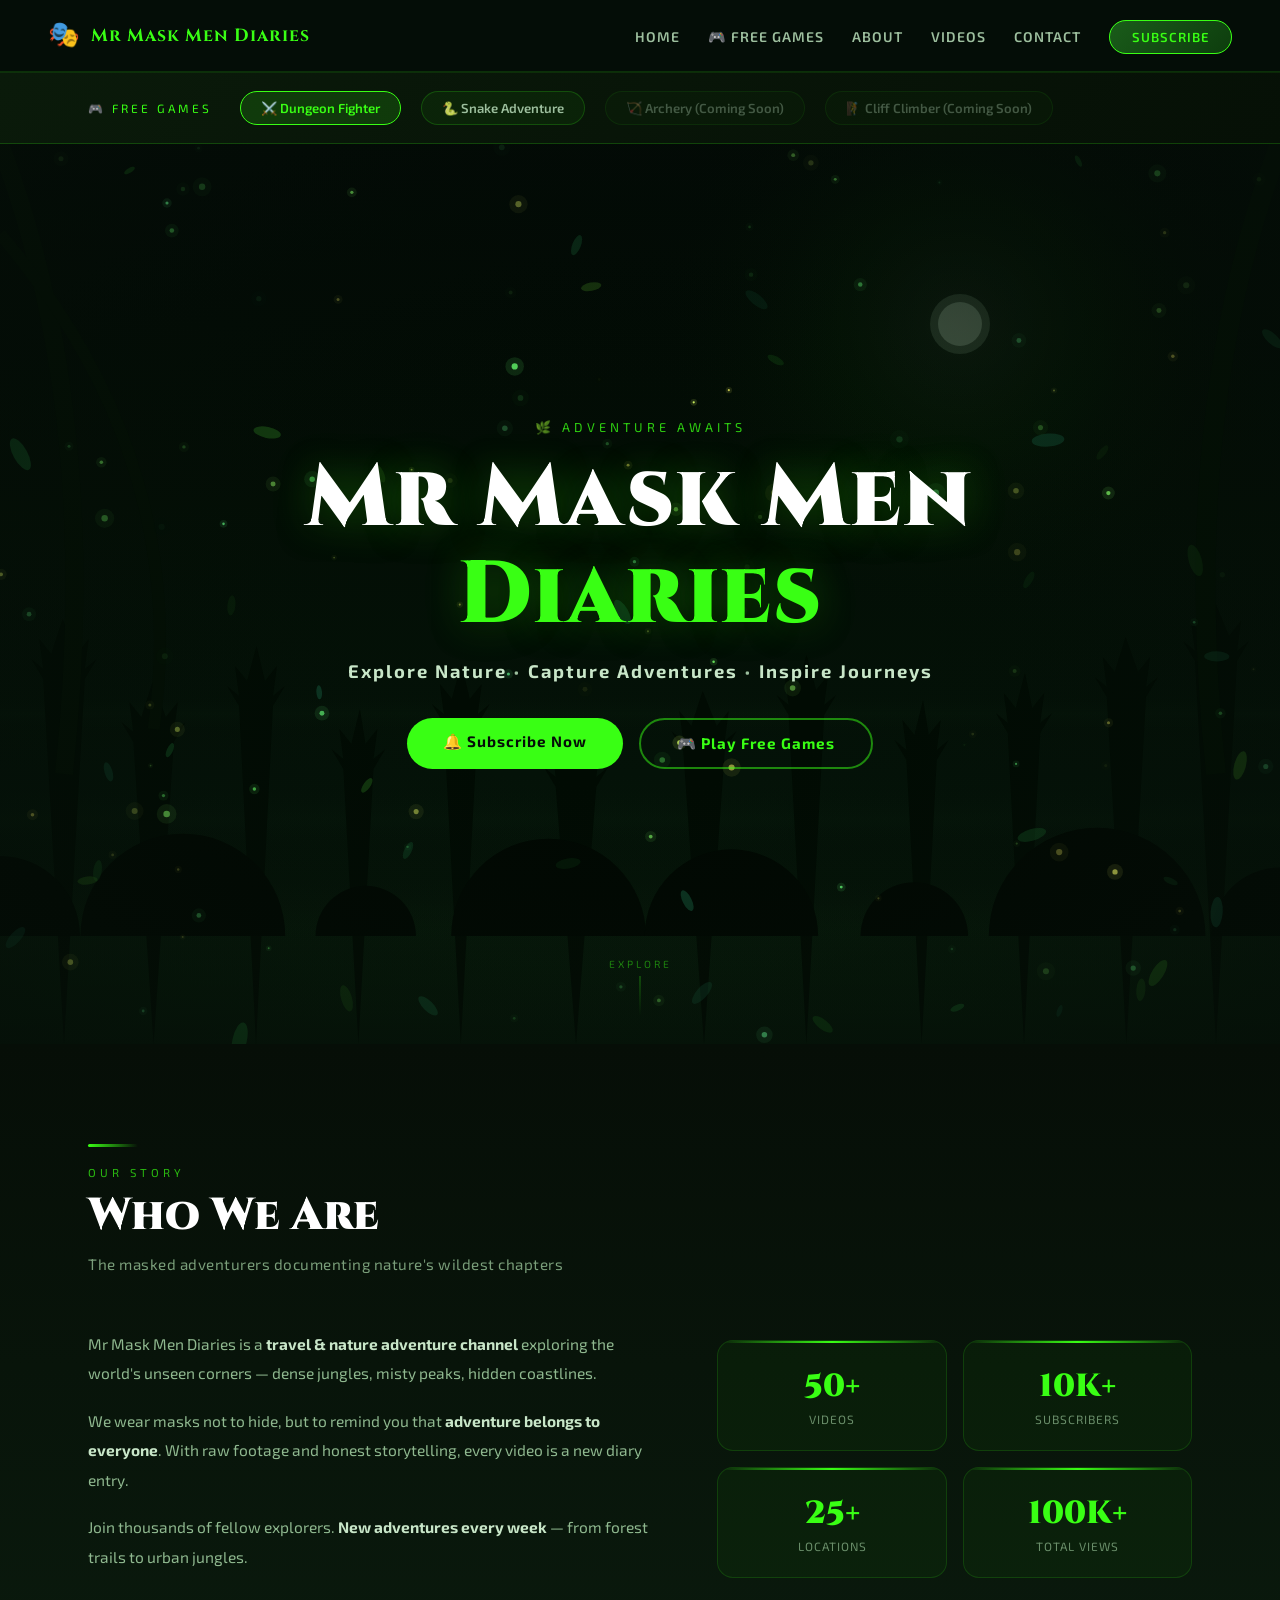
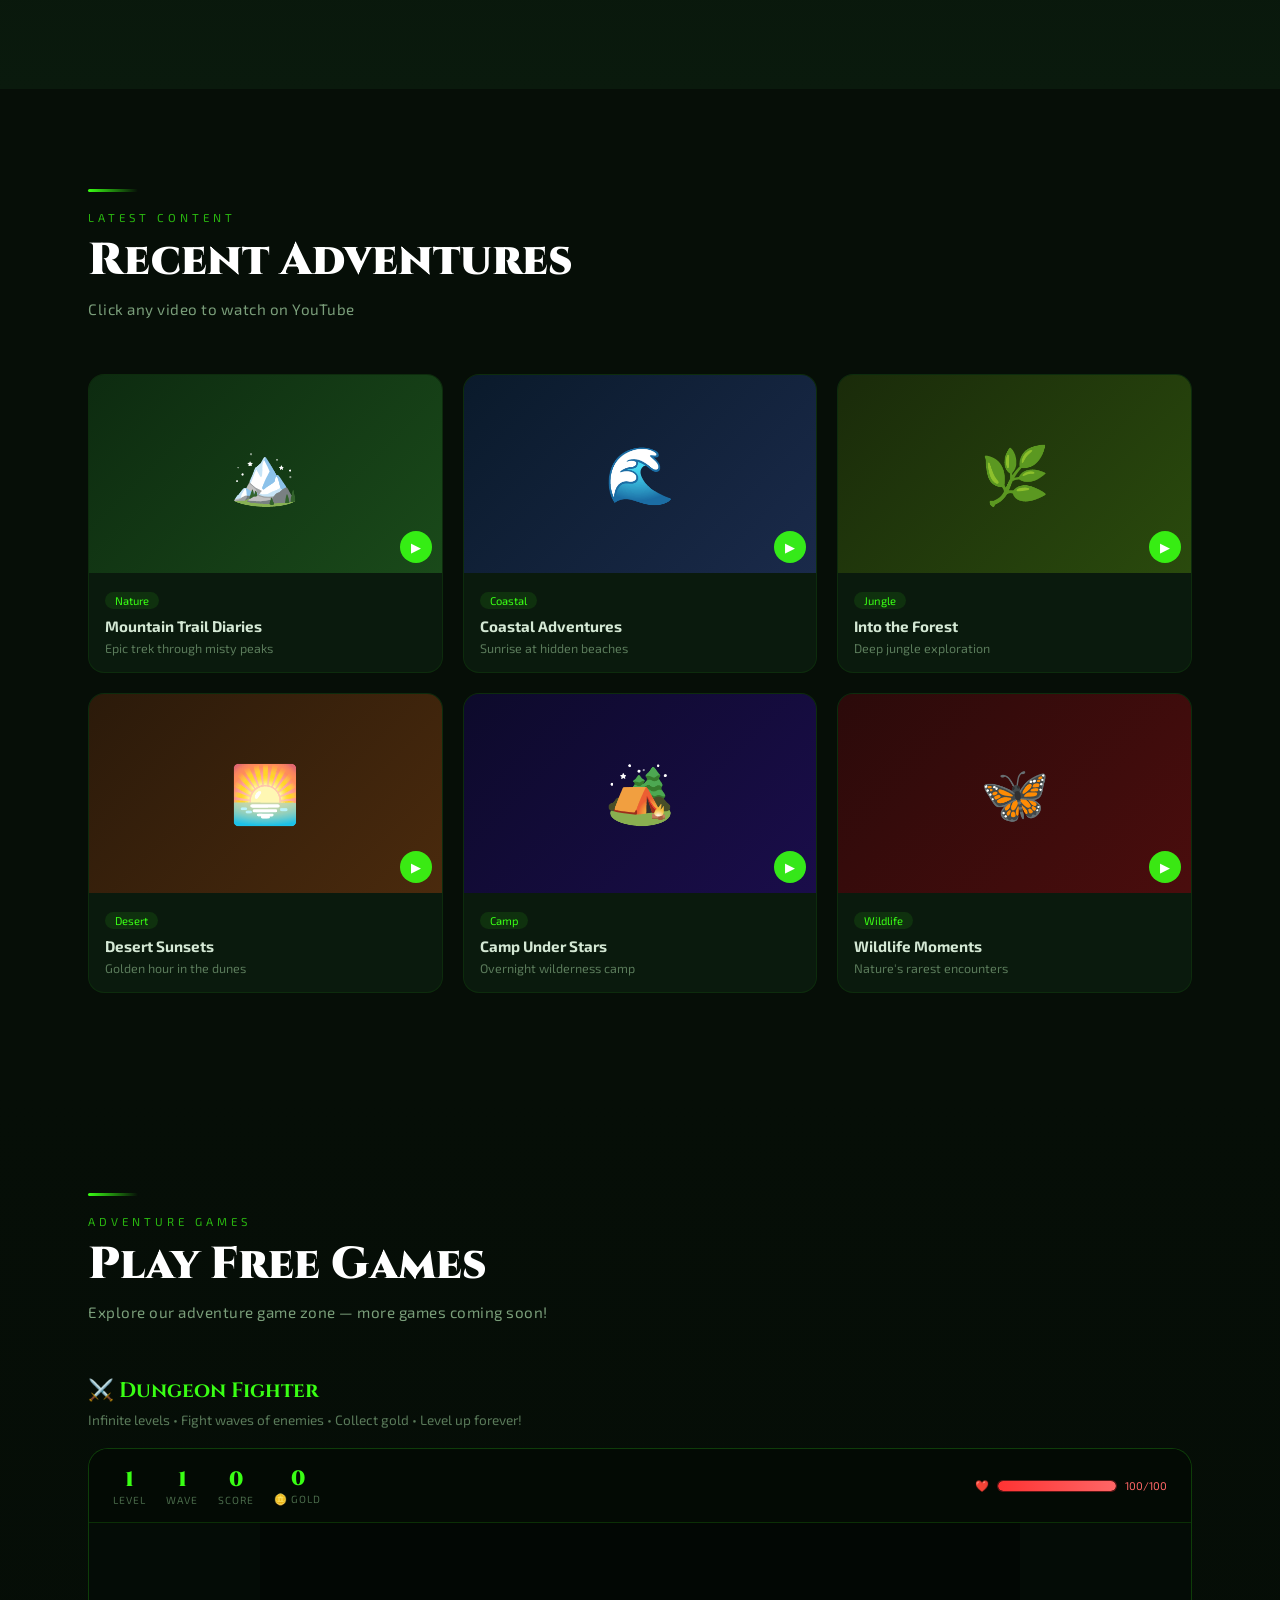
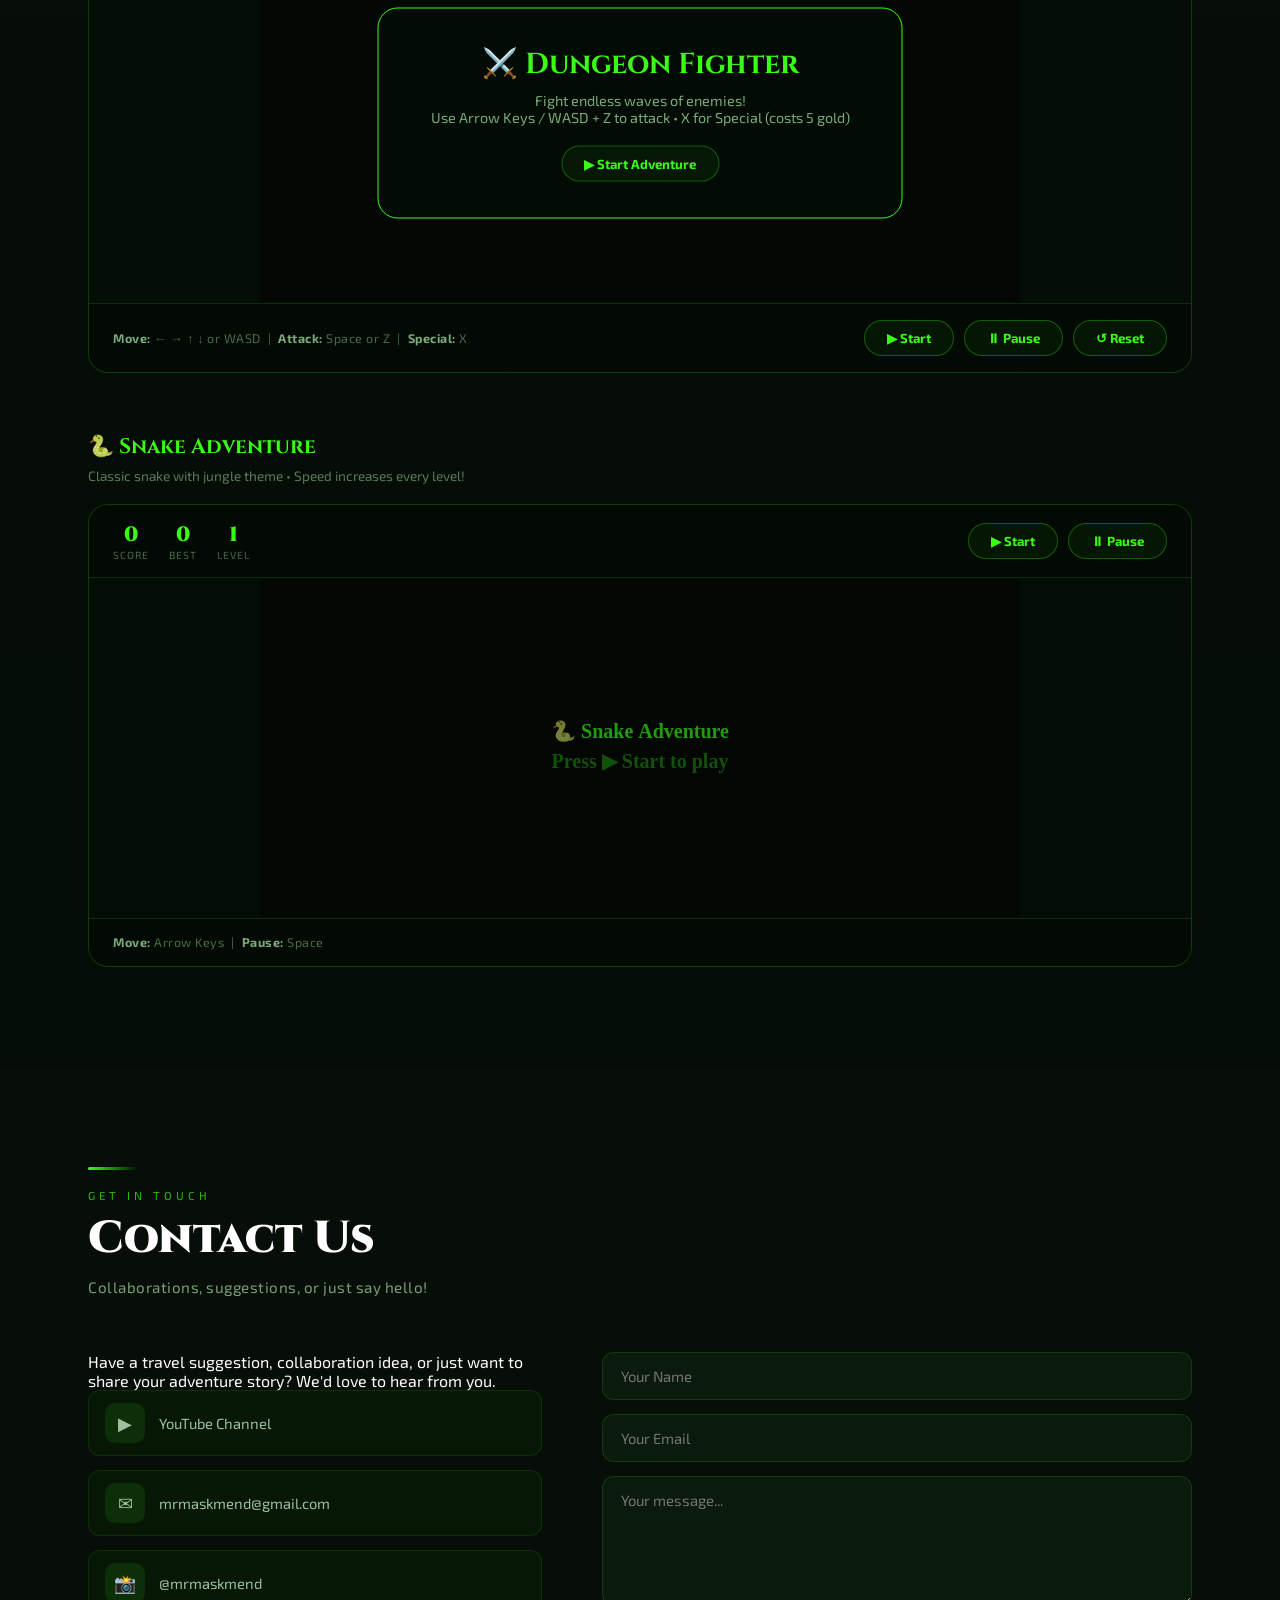
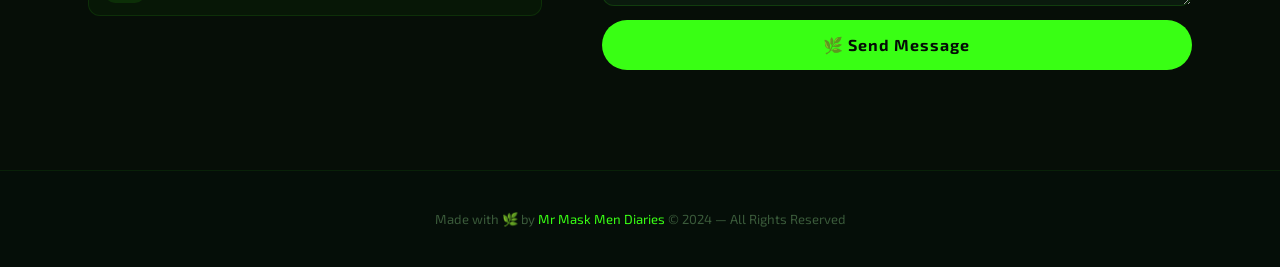
==== commit a69217df: "Update index.html" ====
--- a/index.html
+++ b/index.html
@@ -1,398 +1,942 @@
 <!DOCTYPE html>
 <html lang="en">
 <head>
-  <meta charset="UTF-8" />
-  <meta name="viewport" content="width=device-width, initial-scale=1.0"/>
-  <title>Mr Mask Men Diaries</title>
-  <style>
-    *{margin:0;padding:0;box-sizing:border-box;}
-    :root{--green:#00ff88;--dark:#0a0a0a;--nav-h:70px;}
-    html{scroll-behavior:smooth;}
-    body{font-family:'Segoe UI',sans-serif;background:var(--dark);color:#fff;overflow-x:hidden;}
-
-    /* NAV */
-    nav{position:fixed;top:0;left:0;right:0;z-index:200;height:var(--nav-h);display:flex;align-items:center;justify-content:space-between;padding:0 48px;background:rgba(10,10,10,0.85);backdrop-filter:blur(10px);border-bottom:1px solid rgba(0,255,136,0.1);}
-    .logo{display:flex;align-items:center;gap:10px;font-size:1.25rem;font-weight:700;color:var(--green);text-decoration:none;}
-    .nav-links{display:flex;gap:36px;list-style:none;}
-    .nav-links a{color:#ccc;text-decoration:none;font-size:0.95rem;transition:color 0.2s;}
-    .nav-links a:hover{color:var(--green);}
-
-    /* HERO */
-    .hero{position:relative;height:100vh;display:flex;align-items:center;justify-content:center;text-align:center;overflow:hidden;}
-    #bgCanvas{position:absolute;inset:0;width:100%;height:100%;z-index:0;}
-    .hero-overlay{position:absolute;inset:0;background:rgba(0,0,0,0.55);z-index:1;}
-    .hero-content{position:relative;z-index:2;}
-    .hero-content h1{font-size:clamp(2.5rem,6vw,5rem);font-weight:800;letter-spacing:-1px;margin-bottom:20px;text-shadow:0 2px 20px rgba(0,0,0,0.8);}
-    .hero-content p{font-size:clamp(1rem,2vw,1.3rem);font-weight:600;color:#e0e0e0;margin-bottom:36px;letter-spacing:0.5px;}
-    .btn-subscribe{display:inline-block;padding:14px 36px;background:var(--green);color:#0a0a0a;font-weight:700;font-size:1rem;border-radius:50px;border:none;cursor:pointer;transition:transform 0.2s,box-shadow 0.2s;box-shadow:0 0 24px rgba(0,255,136,0.45);text-decoration:none;}
-    .btn-subscribe:hover{transform:scale(1.07);box-shadow:0 0 40px rgba(0,255,136,0.7);}
-    .scroll-indicator{position:absolute;bottom:32px;left:50%;transform:translateX(-50%);z-index:2;display:flex;flex-direction:column;align-items:center;gap:6px;opacity:0.6;animation:bob 2s ease-in-out infinite;}
-    .scroll-indicator span{font-size:0.75rem;letter-spacing:2px;text-transform:uppercase;}
-    @keyframes bob{0%,100%{transform:translateX(-50%) translateY(0);opacity:0.4;}50%{transform:translateX(-50%) translateY(6px);opacity:0.8;}}
-
-    /* SECTIONS */
-    section.page-section{padding:100px 48px;max-width:1200px;margin:0 auto;}
-    .section-title{font-size:2.2rem;font-weight:800;color:var(--green);margin-bottom:12px;}
-    .section-sub{color:#aaa;font-size:1rem;margin-bottom:48px;}
-    .divider{width:60px;height:4px;background:var(--green);border-radius:2px;margin-bottom:16px;}
-
-    /* ABOUT */
-    .about-grid{display:grid;grid-template-columns:1fr 1fr;gap:48px;align-items:center;}
-    .about-text p{color:#ccc;line-height:1.8;margin-bottom:16px;font-size:1rem;}
-    .about-stats{display:grid;grid-template-columns:1fr 1fr;gap:20px;}
-    .stat-card{background:rgba(0,255,136,0.06);border:1px solid rgba(0,255,136,0.2);border-radius:16px;padding:24px;text-align:center;}
-    .stat-card .num{font-size:2rem;font-weight:800;color:var(--green);}
-    .stat-card .lbl{font-size:0.85rem;color:#aaa;margin-top:4px;}
-
-    /* VIDEOS */
-    .video-grid{display:grid;grid-template-columns:repeat(3,1fr);gap:24px;}
-    .video-card{background:#111;border-radius:16px;overflow:hidden;border:1px solid rgba(255,255,255,0.08);transition:transform 0.25s,border-color 0.25s;cursor:pointer;}
-    .video-card:hover{transform:translateY(-6px);border-color:rgba(0,255,136,0.4);}
-    .video-thumb{width:100%;aspect-ratio:16/9;background:linear-gradient(135deg,#0d2b1a,#1a3a2a);display:flex;align-items:center;justify-content:center;font-size:3rem;}
-    .video-info{padding:16px;}
-    .video-info h3{font-size:1rem;font-weight:700;margin-bottom:6px;}
-    .video-info p{font-size:0.8rem;color:#888;}
-
-    /* GAMES */
-    .game-container{background:#0d1117;border:1px solid rgba(0,255,136,0.2);border-radius:20px;padding:32px;text-align:center;}
-    .game-header{display:flex;align-items:center;justify-content:space-between;margin-bottom:24px;}
-    .game-header h3{font-size:1.2rem;font-weight:700;color:var(--green);}
-    .score-board{display:flex;gap:24px;}
-    .score-item{text-align:center;}
-    .score-item .s-num{font-size:1.5rem;font-weight:800;color:var(--green);}
-    .score-item .s-lbl{font-size:0.7rem;color:#888;text-transform:uppercase;letter-spacing:1px;}
-    #snake-canvas{border:2px solid rgba(0,255,136,0.3);border-radius:12px;background:#050a05;display:block;margin:0 auto;}
-    .game-controls{margin-top:20px;display:flex;gap:12px;justify-content:center;flex-wrap:wrap;}
-    .game-btn{padding:10px 28px;border-radius:50px;border:1px solid rgba(0,255,136,0.4);background:transparent;color:var(--green);font-weight:700;font-size:0.9rem;cursor:pointer;transition:all 0.2s;}
-    .game-btn:hover,.game-btn.active{background:var(--green);color:#0a0a0a;}
-    .d-pad{display:grid;grid-template-columns:repeat(3,44px);grid-template-rows:repeat(2,44px);gap:6px;margin:16px auto 0;width:fit-content;}
-    .d-btn{width:44px;height:44px;border-radius:10px;border:1px solid rgba(0,255,136,0.3);background:rgba(0,255,136,0.05);color:var(--green);font-size:1.2rem;cursor:pointer;display:flex;align-items:center;justify-content:center;transition:all 0.15s;}
-    .d-btn:active{background:rgba(0,255,136,0.25);}
-
-    /* CONTACT */
-    .contact-grid{display:grid;grid-template-columns:1fr 1fr;gap:48px;}
-    .contact-info p{color:#aaa;line-height:1.8;margin-bottom:24px;}
-    .contact-links{display:flex;flex-direction:column;gap:16px;}
-    .contact-link{display:flex;align-items:center;gap:12px;color:#ccc;text-decoration:none;font-size:0.95rem;transition:color 0.2s;}
-    .contact-link:hover{color:var(--green);}
-    .contact-link .icon{width:40px;height:40px;border-radius:50%;background:rgba(0,255,136,0.1);border:1px solid rgba(0,255,136,0.2);display:flex;align-items:center;justify-content:center;font-size:1.1rem;}
-    .contact-form{display:flex;flex-direction:column;gap:16px;}
-    .contact-form input,.contact-form textarea{background:#111;border:1px solid rgba(255,255,255,0.1);border-radius:12px;padding:14px 18px;color:#fff;font-size:0.95rem;outline:none;transition:border-color 0.2s;font-family:inherit;}
-    .contact-form input:focus,.contact-form textarea:focus{border-color:rgba(0,255,136,0.5);}
-    .contact-form textarea{min-height:120px;resize:vertical;}
-    .contact-form button{padding:14px;background:var(--green);color:#0a0a0a;font-weight:700;border:none;border-radius:50px;cursor:pointer;font-size:1rem;transition:transform 0.2s;}
-    .contact-form button:hover{transform:scale(1.03);}
-
-    /* FOOTER */
-    footer{text-align:center;padding:40px;border-top:1px solid rgba(255,255,255,0.06);color:#555;font-size:0.85rem;}
-    footer span{color:var(--green);}
-
-    /* GAME OVER OVERLAY */
-    #game-msg{display:none;position:absolute;top:50%;left:50%;transform:translate(-50%,-50%);background:rgba(0,0,0,0.9);border:1px solid var(--green);border-radius:16px;padding:32px 48px;text-align:center;z-index:10;}
-    #game-msg h2{font-size:1.8rem;color:var(--green);margin-bottom:8px;}
-    #game-msg p{color:#aaa;margin-bottom:20px;}
-    .game-wrap{position:relative;display:inline-block;}
-
-    @media(max-width:768px){
-      nav{padding:0 20px;}.nav-links{gap:16px;}
-      section.page-section{padding:80px 20px;}
-      .about-grid,.contact-grid{grid-template-columns:1fr;}
-      .video-grid{grid-template-columns:1fr 1fr;}
-    }
-    @media(max-width:480px){.video-grid{grid-template-columns:1fr;}}
-  </style>
+<meta charset="UTF-8"/>
+<meta name="viewport" content="width=device-width,initial-scale=1.0"/>
+<title>Mr Mask Men Diaries</title>
+<link href="https://fonts.googleapis.com/css2?family=Cinzel:wght@700;900&family=Exo+2:wght@400;600;700&display=swap" rel="stylesheet"/>
+<style>
+*{margin:0;padding:0;box-sizing:border-box;}
+:root{
+  --green:#00ff88;--dark:#050e08;--nav-h:72px;
+  --jungle1:#0a1a0d;--jungle2:#071208;--accent:#39ff14;
+  --gold:#ffd700;--red:#ff3333;--bark:#3d2b1f;
+}
+html{scroll-behavior:smooth;}
+body{font-family:'Exo 2',sans-serif;background:var(--dark);color:#fff;overflow-x:hidden;}
+
+/* ── NAV ── */
+nav{position:fixed;top:0;left:0;right:0;z-index:300;height:var(--nav-h);display:flex;align-items:center;justify-content:space-between;padding:0 48px;background:rgba(5,14,8,0.92);backdrop-filter:blur(14px);border-bottom:1px solid rgba(57,255,20,0.15);}
+.logo{display:flex;align-items:center;gap:10px;font-family:'Cinzel',serif;font-size:1.1rem;font-weight:700;color:var(--accent);text-decoration:none;letter-spacing:1px;}
+.logo-icon{font-size:1.6rem;}
+.nav-links{display:flex;gap:28px;list-style:none;align-items:center;}
+.nav-links a{color:#9dbf9e;text-decoration:none;font-size:0.88rem;font-weight:600;letter-spacing:1px;text-transform:uppercase;transition:color 0.2s;}
+.nav-links a:hover{color:var(--accent);}
+.nav-cta{padding:8px 22px;background:linear-gradient(135deg,#1a5c1a,#0d3d0d);border:1px solid var(--accent);border-radius:50px;color:var(--accent)!important;font-size:0.82rem!important;}
+.nav-cta:hover{background:var(--accent)!important;color:#050e08!important;}
+
+/* ── HERO ── */
+.hero{position:relative;height:100vh;display:flex;align-items:center;justify-content:center;text-align:center;overflow:hidden;}
+#jungleCanvas{position:absolute;inset:0;width:100%;height:100%;z-index:0;}
+.hero-fog{position:absolute;inset:0;z-index:1;background:radial-gradient(ellipse at center,transparent 30%,rgba(5,14,8,0.7)100%);}
+.hero-content{position:relative;z-index:2;padding:20px;}
+.hero-eyebrow{font-size:0.8rem;letter-spacing:4px;text-transform:uppercase;color:var(--accent);margin-bottom:16px;opacity:0.8;}
+.hero-content h1{font-family:'Cinzel',serif;font-size:clamp(2.8rem,7vw,5.5rem);font-weight:900;letter-spacing:2px;margin-bottom:16px;line-height:1.1;text-shadow:0 0 40px rgba(57,255,20,0.3),0 4px 30px rgba(0,0,0,0.9);}
+.hero-content h1 span{color:var(--accent);}
+.hero-tagline{font-size:clamp(0.9rem,2vw,1.15rem);font-weight:400;color:#9dbf9e;margin-bottom:36px;letter-spacing:2px;}
+.hero-tagline b{color:#c8e6c8;}
+.hero-btns{display:flex;gap:16px;justify-content:center;flex-wrap:wrap;}
+.btn-primary{padding:14px 36px;background:var(--accent);color:#050e08;font-weight:700;font-size:0.95rem;border-radius:50px;border:none;cursor:pointer;transition:transform 0.2s,box-shadow 0.2s;text-decoration:none;letter-spacing:1px;font-family:'Exo 2',sans-serif;}
+.btn-primary:hover{transform:scale(1.06);box-shadow:0 0 30px rgba(57,255,20,0.6);}
+.btn-secondary{padding:14px 36px;background:transparent;color:var(--accent);font-weight:700;font-size:0.95rem;border-radius:50px;border:2px solid rgba(57,255,20,0.5);cursor:pointer;transition:all 0.2s;text-decoration:none;letter-spacing:1px;font-family:'Exo 2',sans-serif;}
+.btn-secondary:hover{background:rgba(57,255,20,0.1);border-color:var(--accent);}
+.hero-scroll{position:absolute;bottom:28px;left:50%;transform:translateX(-50%);z-index:2;display:flex;flex-direction:column;align-items:center;gap:6px;opacity:0.45;animation:bob 2.5s ease-in-out infinite;}
+.hero-scroll span{font-size:0.65rem;letter-spacing:3px;text-transform:uppercase;color:var(--accent);}
+.hero-scroll-line{width:1px;height:40px;background:linear-gradient(to bottom,var(--accent),transparent);}
+@keyframes bob{0%,100%{transform:translateX(-50%) translateY(0);}50%{transform:translateX(-50%) translateY(8px);}}
+
+/* ── SECTION BASE ── */
+.section-wrap{padding:100px 48px;max-width:1200px;margin:0 auto;}
+.section-label{font-size:0.72rem;letter-spacing:4px;text-transform:uppercase;color:var(--accent);margin-bottom:10px;opacity:0.7;}
+.section-title{font-family:'Cinzel',serif;font-size:clamp(1.8rem,4vw,2.8rem);font-weight:900;margin-bottom:12px;line-height:1.2;}
+.section-sub{color:#7a9e7a;font-size:0.95rem;margin-bottom:56px;letter-spacing:0.5px;}
+.section-divider{width:50px;height:3px;background:linear-gradient(90deg,var(--accent),transparent);border-radius:2px;margin-bottom:18px;}
+
+/* ── FREE GAMES NAV SECTION ── */
+.games-nav-bar{background:linear-gradient(135deg,#0a1a0a,#061006);border-bottom:1px solid rgba(57,255,20,0.2);border-top:1px solid rgba(57,255,20,0.1);}
+.games-nav-inner{max-width:1200px;margin:0 auto;padding:18px 48px;display:flex;align-items:center;gap:20px;overflow-x:auto;}
+.games-nav-label{font-size:0.75rem;letter-spacing:3px;text-transform:uppercase;color:var(--accent);white-space:nowrap;margin-right:8px;}
+.game-pill{padding:8px 20px;background:rgba(57,255,20,0.06);border:1px solid rgba(57,255,20,0.2);border-radius:50px;color:#9dbf9e;font-size:0.82rem;font-weight:600;cursor:pointer;white-space:nowrap;transition:all 0.2s;text-decoration:none;}
+.game-pill:hover,.game-pill.active{background:rgba(57,255,20,0.15);border-color:var(--accent);color:var(--accent);}
+
+/* ── ABOUT ── */
+.about-bg{background:linear-gradient(180deg,#060e07,#0a1a0d);}
+.about-grid{display:grid;grid-template-columns:1.2fr 1fr;gap:60px;align-items:center;}
+.about-text p{color:#8fb88f;line-height:1.9;margin-bottom:18px;font-size:0.97rem;}
+.about-text p b{color:#c8e6c8;}
+.stats-grid{display:grid;grid-template-columns:1fr 1fr;gap:16px;}
+.stat-card{background:rgba(57,255,20,0.04);border:1px solid rgba(57,255,20,0.15);border-radius:16px;padding:24px 20px;text-align:center;position:relative;overflow:hidden;}
+.stat-card::before{content:'';position:absolute;top:0;left:0;right:0;height:2px;background:linear-gradient(90deg,transparent,var(--accent),transparent);}
+.stat-num{font-family:'Cinzel',serif;font-size:2rem;font-weight:900;color:var(--accent);}
+.stat-lbl{font-size:0.75rem;color:#6a8e6a;margin-top:4px;letter-spacing:1px;text-transform:uppercase;}
+
+/* ── VIDEOS ── */
+.videos-bg{background:#060e07;}
+.video-grid{display:grid;grid-template-columns:repeat(3,1fr);gap:20px;}
+.video-card{background:#0a1a0d;border-radius:16px;overflow:hidden;border:1px solid rgba(57,255,20,0.08);transition:transform 0.25s,border-color 0.25s,box-shadow 0.25s;cursor:pointer;text-decoration:none;color:inherit;display:block;}
+.video-card:hover{transform:translateY(-8px);border-color:rgba(57,255,20,0.35);box-shadow:0 20px 40px rgba(0,0,0,0.5),0 0 20px rgba(57,255,20,0.08);}
+.video-thumb{width:100%;aspect-ratio:16/9;display:flex;align-items:center;justify-content:center;font-size:3.5rem;position:relative;overflow:hidden;}
+.thumb-t1{background:linear-gradient(135deg,#0d2b10,#1a4a1a);}
+.thumb-t2{background:linear-gradient(135deg,#0a1a2b,#1a2a4a);}
+.thumb-t3{background:linear-gradient(135deg,#1a2b0a,#2a4a0d);}
+.thumb-t4{background:linear-gradient(135deg,#2b1a0a,#4a2a0d);}
+.thumb-t5{background:linear-gradient(135deg,#0d0a2b,#1a0d4a);}
+.thumb-t6{background:linear-gradient(135deg,#2b0a0a,#4a0d0d);}
+.video-play{position:absolute;bottom:10px;right:10px;width:32px;height:32px;background:rgba(57,255,20,0.9);border-radius:50%;display:flex;align-items:center;justify-content:center;font-size:0.8rem;}
+.video-info{padding:16px;}
+.video-info h3{font-size:0.95rem;font-weight:700;margin-bottom:6px;color:#d4e8d4;}
+.video-info p{font-size:0.78rem;color:#5a7a5a;}
+.video-tag{display:inline-block;padding:2px 10px;background:rgba(57,255,20,0.1);border-radius:20px;font-size:0.7rem;color:var(--accent);margin-bottom:8px;}
+
+/* ── GAMES SECTION ── */
+.games-bg{background:linear-gradient(180deg,#060e07,#040c06);}
+.games-grid{display:grid;grid-template-columns:1fr 1fr;gap:24px;margin-bottom:40px;}
+.game-select-card{background:#0a1a0d;border:1px solid rgba(57,255,20,0.12);border-radius:20px;padding:24px;cursor:pointer;transition:all 0.25s;display:flex;align-items:center;gap:20px;}
+.game-select-card:hover,.game-select-card.selected{border-color:var(--accent);background:rgba(57,255,20,0.07);box-shadow:0 0 20px rgba(57,255,20,0.1);}
+.game-icon-big{font-size:2.8rem;flex-shrink:0;}
+.game-card-info h3{font-size:1rem;font-weight:700;color:#d4e8d4;margin-bottom:4px;}
+.game-card-info p{font-size:0.8rem;color:#5a7a5a;}
+.game-badge{display:inline-block;padding:2px 10px;background:rgba(57,255,20,0.1);border-radius:20px;font-size:0.68rem;color:var(--accent);margin-top:6px;}
+
+/* DUNGEON GAME AREA */
+.dungeon-area{background:#040c06;border:1px solid rgba(57,255,20,0.2);border-radius:20px;overflow:hidden;}
+.dungeon-hud{display:flex;align-items:center;justify-content:space-between;padding:16px 24px;background:#030a04;border-bottom:1px solid rgba(57,255,20,0.15);}
+.hud-group{display:flex;align-items:center;gap:20px;}
+.hud-item{text-align:center;}
+.hud-val{font-family:'Cinzel',serif;font-size:1.3rem;font-weight:900;color:var(--accent);}
+.hud-lbl{font-size:0.65rem;color:#4a6a4a;text-transform:uppercase;letter-spacing:1px;}
+.health-bar-wrap{display:flex;align-items:center;gap:8px;}
+.health-bar{width:120px;height:12px;background:#1a0a0a;border-radius:6px;border:1px solid rgba(255,51,51,0.3);overflow:hidden;}
+.health-fill{height:100%;background:linear-gradient(90deg,#ff3333,#ff6666);border-radius:6px;transition:width 0.3s;}
+.health-lbl{font-size:0.7rem;color:#ff6666;}
+#dungeonCanvas{display:block;margin:0 auto;background:#040c06;}
+.dungeon-controls{padding:16px 24px;background:#030a04;border-top:1px solid rgba(57,255,20,0.15);display:flex;align-items:center;justify-content:space-between;flex-wrap:wrap;gap:12px;}
+.ctrl-hint{font-size:0.78rem;color:#4a6a4a;letter-spacing:0.5px;}
+.ctrl-hint b{color:#7aaa7a;}
+.dungeon-btns{display:flex;gap:10px;}
+.d-btn-ctrl{padding:9px 22px;border-radius:50px;border:1px solid rgba(57,255,20,0.3);background:rgba(57,255,20,0.05);color:var(--accent);font-weight:700;font-size:0.82rem;cursor:pointer;transition:all 0.2s;font-family:'Exo 2',sans-serif;}
+.d-btn-ctrl:hover{background:rgba(57,255,20,0.15);border-color:var(--accent);}
+#dungeonMsg{display:none;position:absolute;top:50%;left:50%;transform:translate(-50%,-50%);background:rgba(4,12,6,0.97);border:1px solid var(--accent);border-radius:20px;padding:36px 52px;text-align:center;z-index:10;min-width:280px;}
+#dungeonMsg h2{font-family:'Cinzel',serif;font-size:1.8rem;color:var(--accent);margin-bottom:8px;}
+#dungeonMsg p{color:#7aaa7a;margin-bottom:20px;font-size:0.9rem;}
+.dungeon-wrap{position:relative;}
+
+/* SNAKE GAME */
+.snake-area{background:#040c06;border:1px solid rgba(57,255,20,0.2);border-radius:20px;overflow:hidden;}
+#snakeCanvas{display:block;margin:0 auto;background:#040c06;}
+.snake-hud{display:flex;align-items:center;justify-content:space-between;padding:16px 24px;background:#030a04;border-bottom:1px solid rgba(57,255,20,0.15);}
+
+/* ── CONTACT ── */
+.contact-bg{background:#060e07;}
+.contact-grid{display:grid;grid-template-columns:1fr 1.3fr;gap:60px;}
+.contact-info p{color:#7a9e7a;line-height:1.9;margin-bottom:28px;font-size:0.95rem;}
+.contact-links{display:flex;flex-direction:column;gap:14px;}
+.contact-link{display:flex;align-items:center;gap:14px;color:#9dbf9e;text-decoration:none;font-size:0.92rem;transition:color 0.2s;padding:12px 16px;background:rgba(57,255,20,0.04);border:1px solid rgba(57,255,20,0.1);border-radius:12px;}
+.contact-link:hover{color:var(--accent);border-color:rgba(57,255,20,0.3);background:rgba(57,255,20,0.08);}
+.contact-link .c-icon{width:40px;height:40px;border-radius:10px;background:rgba(57,255,20,0.1);display:flex;align-items:center;justify-content:center;font-size:1.1rem;flex-shrink:0;}
+.cf{display:flex;flex-direction:column;gap:14px;}
+.cf input,.cf textarea{background:#0a1a0d;border:1px solid rgba(57,255,20,0.15);border-radius:12px;padding:14px 18px;color:#d4e8d4;font-size:0.93rem;outline:none;transition:border-color 0.2s;font-family:'Exo 2',sans-serif;}
+.cf input:focus,.cf textarea:focus{border-color:rgba(57,255,20,0.5);}
+.cf textarea{min-height:130px;resize:vertical;}
+.cf button{padding:15px;background:var(--accent);color:#040c06;font-weight:700;border:none;border-radius:50px;cursor:pointer;font-size:1rem;transition:transform 0.2s,box-shadow 0.2s;font-family:'Exo 2',sans-serif;letter-spacing:1px;}
+.cf button:hover{transform:scale(1.03);box-shadow:0 0 25px rgba(57,255,20,0.4);}
+
+/* FOOTER */
+footer{text-align:center;padding:40px;border-top:1px solid rgba(57,255,20,0.08);color:#3a5a3a;font-size:0.82rem;}
+footer span{color:var(--accent);}
+
+/* MOBILE D-PAD */
+.mobile-dpad{display:none;grid-template-columns:repeat(3,48px);grid-template-rows:48px 48px;gap:6px;margin:14px auto 0;width:fit-content;}
+.dp{width:48px;height:48px;border-radius:12px;border:1px solid rgba(57,255,20,0.25);background:rgba(57,255,20,0.05);color:var(--accent);font-size:1.3rem;cursor:pointer;display:flex;align-items:center;justify-content:center;transition:all 0.15s;-webkit-tap-highlight-color:transparent;}
+.dp:active{background:rgba(57,255,20,0.2);}
+
+@media(max-width:900px){
+  .about-grid,.contact-grid{grid-template-columns:1fr;}
+  .video-grid{grid-template-columns:1fr 1fr;}
+  .games-grid{grid-template-columns:1fr;}
+  nav{padding:0 20px;}.nav-links{gap:14px;}
+  .section-wrap{padding:70px 20px;}
+  .games-nav-inner{padding:14px 20px;}
+  .mobile-dpad{display:grid;}
+}
+@media(max-width:540px){.video-grid{grid-template-columns:1fr;}}
+</style>
 </head>
 <body>
 
 <!-- NAV -->
 <nav>
-  <a href="#home" class="logo">🎭 Mr Mask Men Diaries</a>
+  <a href="#home" class="logo"><span class="logo-icon">🎭</span>Mr Mask Men Diaries</a>
   <ul class="nav-links">
     <li><a href="#home">Home</a></li>
+    <li><a href="#games-section">🎮 Free Games</a></li>
     <li><a href="#about">About</a></li>
     <li><a href="#videos">Videos</a></li>
-    <li><a href="#games">Games</a></li>
     <li><a href="#contact">Contact</a></li>
+    <li><a href="https://www.youtube.com/@MrMaskMenDiaries?sub_confirmation=1" target="_blank" class="nav-cta">Subscribe</a></li>
   </ul>
 </nav>
 
+<!-- FREE GAMES QUICK-NAV BAR (just below nav) -->
+<div class="games-nav-bar" style="margin-top:var(--nav-h);">
+  <div class="games-nav-inner">
+    <span class="games-nav-label">🎮 Free Games</span>
+    <a href="#dungeon-game" class="game-pill active">⚔️ Dungeon Fighter</a>
+    <a href="#snake-game" class="game-pill">🐍 Snake Adventure</a>
+    <span class="game-pill" style="opacity:0.4;cursor:default;">🏹 Archery (Coming Soon)</span>
+    <span class="game-pill" style="opacity:0.4;cursor:default;">🧗 Cliff Climber (Coming Soon)</span>
+  </div>
+</div>
+
 <!-- HERO -->
 <section class="hero" id="home">
-  <canvas id="bgCanvas"></canvas>
-  <div class="hero-overlay"></div>
+  <canvas id="jungleCanvas"></canvas>
+  <div class="hero-fog"></div>
   <div class="hero-content">
-    <h1>Mr Mask Men Diaries</h1>
-    <p>Explore Nature &bull; Capture Adventures &bull; Inspire Journeys</p>
-    <a class="btn-subscribe" href="https://www.youtube.com/@MrMaskMenDiaries?sub_confirmation=1" target="_blank" rel="noopener">Subscribe Now</a>
+    <div class="hero-eyebrow">🌿 Adventure Awaits</div>
+    <h1>Mr Mask Men<br><span>Diaries</span></h1>
+    <p class="hero-tagline"><b>Explore Nature</b> &bull; <b>Capture Adventures</b> &bull; <b>Inspire Journeys</b></p>
+    <div class="hero-btns">
+      <a class="btn-primary" href="https://www.youtube.com/@MrMaskMenDiaries?sub_confirmation=1" target="_blank">🔔 Subscribe Now</a>
+      <a class="btn-secondary" href="#games-section">🎮 Play Free Games</a>
+    </div>
   </div>
-  <div class="scroll-indicator">
-    <span>Scroll</span>
-    <span>↓</span>
-  </div>
+  <div class="hero-scroll"><span>Explore</span><div class="hero-scroll-line"></div></div>
 </section>
 
 <!-- ABOUT -->
-<div id="about" style="background:#0d0d0d;">
-  <section class="page-section">
-    <div class="divider"></div>
-    <h2 class="section-title">About Us</h2>
-    <p class="section-sub">Who we are and what drives us</p>
+<div class="about-bg" id="about">
+  <div class="section-wrap">
+    <div class="section-divider"></div>
+    <div class="section-label">Our Story</div>
+    <h2 class="section-title">Who We Are</h2>
+    <p class="section-sub">The masked adventurers documenting nature's wildest chapters</p>
     <div class="about-grid">
       <div class="about-text">
-        <p>Mr Mask Men Diaries is a travel & nature adventure channel dedicated to exploring the unseen corners of the world — from misty mountain trails to vibrant cultural streets.</p>
-        <p>We believe every journey has a story worth telling. With a camera in hand and a mask of mystery, we capture raw, authentic moments that inspire you to step outside and explore.</p>
-        <p>Join our growing community of adventurers and nature lovers. Every video is a new diary entry — a new chapter waiting to be lived.</p>
+        <p>Mr Mask Men Diaries is a <b>travel & nature adventure channel</b> exploring the world's unseen corners — dense jungles, misty peaks, hidden coastlines.</p>
+        <p>We wear masks not to hide, but to remind you that <b>adventure belongs to everyone</b>. With raw footage and honest storytelling, every video is a new diary entry.</p>
+        <p>Join thousands of fellow explorers. <b>New adventures every week</b> — from forest trails to urban jungles.</p>
       </div>
-      <div class="about-stats">
-        <div class="stat-card"><div class="num">50+</div><div class="lbl">Videos Published</div></div>
-        <div class="stat-card"><div class="num">10K+</div><div class="lbl">Subscribers</div></div>
-        <div class="stat-card"><div class="num">25+</div><div class="lbl">Locations Covered</div></div>
-        <div class="stat-card"><div class="num">100K+</div><div class="lbl">Total Views</div></div>
+      <div class="stats-grid">
+        <div class="stat-card"><div class="stat-num">50+</div><div class="stat-lbl">Videos</div></div>
+        <div class="stat-card"><div class="stat-num">10K+</div><div class="stat-lbl">Subscribers</div></div>
+        <div class="stat-card"><div class="stat-num">25+</div><div class="stat-lbl">Locations</div></div>
+        <div class="stat-card"><div class="stat-num">100K+</div><div class="stat-lbl">Total Views</div></div>
       </div>
     </div>
-  </section>
+  </div>
 </div>
 
 <!-- VIDEOS -->
-<div id="videos" style="background:var(--dark);">
-  <section class="page-section">
-    <div class="divider"></div>
-    <h2 class="section-title">Latest Videos</h2>
-    <p class="section-sub">Our most recent adventures — click to watch on YouTube</p>
+<div class="videos-bg" id="videos">
+  <div class="section-wrap">
+    <div class="section-divider"></div>
+    <div class="section-label">Latest Content</div>
+    <h2 class="section-title">Recent Adventures</h2>
+    <p class="section-sub">Click any video to watch on YouTube</p>
     <div class="video-grid">
-      <a class="video-card" href="https://www.youtube.com/@MrMaskMenDiaries" target="_blank" rel="noopener" style="text-decoration:none;color:inherit;">
-        <div class="video-thumb">🏔️</div>
-        <div class="video-info"><h3>Mountain Trail Diaries</h3><p>Epic trek through misty peaks</p></div>
+      <a class="video-card" href="https://www.youtube.com/@MrMaskMenDiaries" target="_blank">
+        <div class="video-thumb thumb-t1"><span>🏔️</span><div class="video-play">▶</div></div>
+        <div class="video-info"><div class="video-tag">Nature</div><h3>Mountain Trail Diaries</h3><p>Epic trek through misty peaks</p></div>
       </a>
-      <a class="video-card" href="https://www.youtube.com/@MrMaskMenDiaries" target="_blank" rel="noopener" style="text-decoration:none;color:inherit;">
-        <div class="video-thumb">🌊</div>
-        <div class="video-info"><h3>Coastal Adventures</h3><p>Sunrise at the hidden beaches</p></div>
+      <a class="video-card" href="https://www.youtube.com/@MrMaskMenDiaries" target="_blank">
+        <div class="video-thumb thumb-t2"><span>🌊</span><div class="video-play">▶</div></div>
+        <div class="video-info"><div class="video-tag">Coastal</div><h3>Coastal Adventures</h3><p>Sunrise at hidden beaches</p></div>
       </a>
-      <a class="video-card" href="https://www.youtube.com/@MrMaskMenDiaries" target="_blank" rel="noopener" style="text-decoration:none;color:inherit;">
-        <div class="video-thumb">🌿</div>
-        <div class="video-info"><h3>Into the Forest</h3><p>Deep jungle exploration</p></div>
+      <a class="video-card" href="https://www.youtube.com/@MrMaskMenDiaries" target="_blank">
+        <div class="video-thumb thumb-t3"><span>🌿</span><div class="video-play">▶</div></div>
+        <div class="video-info"><div class="video-tag">Jungle</div><h3>Into the Forest</h3><p>Deep jungle exploration</p></div>
       </a>
-      <a class="video-card" href="https://www.youtube.com/@MrMaskMenDiaries" target="_blank" rel="noopener" style="text-decoration:none;color:inherit;">
-        <div class="video-thumb">🌅</div>
-        <div class="video-info"><h3>Desert Sunsets</h3><p>Golden hour in the dunes</p></div>
+      <a class="video-card" href="https://www.youtube.com/@MrMaskMenDiaries" target="_blank">
+        <div class="video-thumb thumb-t4"><span>🌅</span><div class="video-play">▶</div></div>
+        <div class="video-info"><div class="video-tag">Desert</div><h3>Desert Sunsets</h3><p>Golden hour in the dunes</p></div>
       </a>
-      <a class="video-card" href="https://www.youtube.com/@MrMaskMenDiaries" target="_blank" rel="noopener" style="text-decoration:none;color:inherit;">
-        <div class="video-thumb">🏕️</div>
-        <div class="video-info"><h3>Camp Under Stars</h3><p>Overnight wilderness camp</p></div>
+      <a class="video-card" href="https://www.youtube.com/@MrMaskMenDiaries" target="_blank">
+        <div class="video-thumb thumb-t5"><span>🏕️</span><div class="video-play">▶</div></div>
+        <div class="video-info"><div class="video-tag">Camp</div><h3>Camp Under Stars</h3><p>Overnight wilderness camp</p></div>
       </a>
-      <a class="video-card" href="https://www.youtube.com/@MrMaskMenDiaries" target="_blank" rel="noopener" style="text-decoration:none;color:inherit;">
-        <div class="video-thumb">🦋</div>
-        <div class="video-info"><h3>Wildlife Moments</h3><p>Nature's rarest encounters</p></div>
+      <a class="video-card" href="https://www.youtube.com/@MrMaskMenDiaries" target="_blank">
+        <div class="video-thumb thumb-t6"><span>🦋</span><div class="video-play">▶</div></div>
+        <div class="video-info"><div class="video-tag">Wildlife</div><h3>Wildlife Moments</h3><p>Nature's rarest encounters</p></div>
       </a>
     </div>
-  </section>
+  </div>
 </div>
 
-<!-- GAMES -->
-<div id="games" style="background:#0d0d0d;">
-  <section class="page-section">
-    <div class="divider"></div>
-    <h2 class="section-title">Play Games</h2>
-    <p class="section-sub">Take a break and have fun — Snake Game!</p>
-    <div class="game-container">
-      <div class="game-header">
-        <h3>🐍 Snake Game</h3>
-        <div class="score-board">
-          <div class="score-item"><div class="s-num" id="score">0</div><div class="s-lbl">Score</div></div>
-          <div class="score-item"><div class="s-num" id="high-score">0</div><div class="s-lbl">Best</div></div>
-          <div class="score-item"><div class="s-num" id="level-display">1</div><div class="s-lbl">Level</div></div>
+<!-- GAMES SECTION -->
+<div class="games-bg" id="games-section">
+  <div class="section-wrap">
+    <div class="section-divider"></div>
+    <div class="section-label">Adventure Games</div>
+    <h2 class="section-title">Play Free Games</h2>
+    <p class="section-sub">Explore our adventure game zone — more games coming soon!</p>
+
+    <!-- DUNGEON FIGHTER -->
+    <div id="dungeon-game" style="margin-bottom:60px;">
+      <h3 style="font-family:'Cinzel',serif;color:var(--accent);margin-bottom:6px;font-size:1.3rem;">⚔️ Dungeon Fighter</h3>
+      <p style="color:#5a7a5a;font-size:0.85rem;margin-bottom:20px;">Infinite levels • Fight waves of enemies • Collect gold • Level up forever!</p>
+      <div class="dungeon-area">
+        <div class="dungeon-hud">
+          <div class="hud-group">
+            <div class="hud-item"><div class="hud-val" id="d-level">1</div><div class="hud-lbl">Level</div></div>
+            <div class="hud-item"><div class="hud-val" id="d-wave">1</div><div class="hud-lbl">Wave</div></div>
+            <div class="hud-item"><div class="hud-val" id="d-score">0</div><div class="hud-lbl">Score</div></div>
+            <div class="hud-item"><div class="hud-val" id="d-gold">0</div><div class="hud-lbl">🪙 Gold</div></div>
+          </div>
+          <div class="health-bar-wrap">
+            <span class="health-lbl">❤️</span>
+            <div class="health-bar"><div class="health-fill" id="health-fill" style="width:100%"></div></div>
+            <span class="health-lbl" id="health-text">100/100</span>
+          </div>
+        </div>
+        <div class="dungeon-wrap">
+          <canvas id="dungeonCanvas" width="760" height="380"></canvas>
+          <div id="dungeonMsg">
+            <h2 id="dmsg-title">⚔️ Dungeon Fighter</h2>
+            <p id="dmsg-sub">Fight endless waves of enemies!<br>Use Arrow Keys / WASD + Space to attack</p>
+            <button class="d-btn-ctrl" onclick="startDungeon()">▶ Start Adventure</button>
+          </div>
+        </div>
+        <div class="dungeon-controls">
+          <span class="ctrl-hint"><b>Move:</b> ← → ↑ ↓ or WASD &nbsp;|&nbsp; <b>Attack:</b> Space or Z &nbsp;|&nbsp; <b>Special:</b> X</span>
+          <div class="dungeon-btns">
+            <button class="d-btn-ctrl" onclick="startDungeon()">▶ Start</button>
+            <button class="d-btn-ctrl" onclick="pauseDungeon()">⏸ Pause</button>
+            <button class="d-btn-ctrl" onclick="resetDungeon()">↺ Reset</button>
+          </div>
         </div>
       </div>
-      <div class="game-wrap">
-        <canvas id="snake-canvas" width="400" height="400"></canvas>
-        <div id="game-msg">
-          <h2 id="msg-title">Game Over!</h2>
-          <p id="msg-sub">Score: <span id="final-score">0</span></p>
-          <button class="game-btn" onclick="startGame()">Play Again</button>
+    </div>
+
+    <!-- SNAKE GAME -->
+    <div id="snake-game">
+      <h3 style="font-family:'Cinzel',serif;color:var(--accent);margin-bottom:6px;font-size:1.3rem;">🐍 Snake Adventure</h3>
+      <p style="color:#5a7a5a;font-size:0.85rem;margin-bottom:20px;">Classic snake with jungle theme • Speed increases every level!</p>
+      <div class="snake-area">
+        <div class="snake-hud">
+          <div class="hud-group">
+            <div class="hud-item"><div class="hud-val" id="s-score">0</div><div class="hud-lbl">Score</div></div>
+            <div class="hud-item"><div class="hud-val" id="s-best">0</div><div class="hud-lbl">Best</div></div>
+            <div class="hud-item"><div class="hud-val" id="s-level">1</div><div class="hud-lbl">Level</div></div>
+          </div>
+          <div class="dungeon-btns">
+            <button class="d-btn-ctrl" onclick="startSnake()">▶ Start</button>
+            <button class="d-btn-ctrl" onclick="pauseSnake()">⏸ Pause</button>
+          </div>
+        </div>
+        <canvas id="snakeCanvas" width="760" height="340"></canvas>
+        <div class="dungeon-controls">
+          <span class="ctrl-hint"><b>Move:</b> Arrow Keys &nbsp;|&nbsp; <b>Pause:</b> Space</span>
+        </div>
+        <div class="mobile-dpad" id="sdpad">
+          <div></div><button class="dp" onclick="sd(0,-1)">▲</button><div></div>
+          <button class="dp" onclick="sd(-1,0)">◀</button>
+          <button class="dp" onclick="sd(0,1)">▼</button>
+          <button class="dp" onclick="sd(1,0)">▶</button>
         </div>
       </div>
-      <div class="game-controls">
-        <button class="game-btn" id="start-btn" onclick="startGame()">▶ Start</button>
-        <button class="game-btn" onclick="pauseGame()">⏸ Pause</button>
-        <button class="game-btn" onclick="resetGame()">↺ Reset</button>
+    </div>
+  </div>
+</div>
+
+<!-- CONTACT -->
+<div class="contact-bg" id="contact">
+  <div class="section-wrap">
+    <div class="section-divider"></div>
+    <div class="section-label">Get In Touch</div>
+    <h2 class="section-title">Contact Us</h2>
+    <p class="section-sub">Collaborations, suggestions, or just say hello!</p>
+    <div class="contact-grid">
+      <div>
+        <p>Have a travel suggestion, collaboration idea, or just want to share your adventure story? We'd love to hear from you.</p>
+        <div class="contact-links">
+          <a class="contact-link" href="https://www.youtube.com/@MrMaskMenDiaries" target="_blank"><div class="c-icon">▶</div>YouTube Channel</a>
+          <a class="contact-link" href="mailto:mrmaskmend@gmail.com"><div class="c-icon">✉</div>mrmaskmend@gmail.com</a>
+          <a class="contact-link" href="https://www.instagram.com/mrmaskmend" target="_blank"><div class="c-icon">📸</div>@mrmaskmend</a>
+        </div>
       </div>
-      <!-- D-pad for mobile -->
-      <div class="d-pad" style="display:none;" id="dpad">
-        <div></div>
-        <button class="d-btn" onclick="setDir(0,-1)">▲</button>
-        <div></div>
-        <button class="d-btn" onclick="setDir(-1,0)">◀</button>
-        <button class="d-btn" onclick="setDir(0,1)">▼</button>
-        <button class="d-btn" onclick="setDir(1,0)">▶</button>
+      <div class="cf">
+        <input type="text" placeholder="Your Name"/>
+        <input type="email" placeholder="Your Email"/>
+        <textarea placeholder="Your message..."></textarea>
+        <button>🌿 Send Message</button>
       </div>
     </div>
-  </section>
+  </div>
 </div>
 
-<!-- CONTACT -->
-<div id="contact" style="background:var(--dark);">
-  <section class="page-section">
-    <div class="divider"></div>
-    <h2 class="section-title">Contact Us</h2>
-    <p class="section-sub">Get in touch — we'd love to hear from you</p>
-    <div class="contact-grid">
-      <div class="contact-info">
-        <p>Have a collaboration idea, travel suggestion, or just want to say hello? Drop us a message and we'll get back to you as soon as possible.</p>
-        <div class="contact-links">
-          <a class="contact-link" href="https://www.youtube.com/@MrMaskMenDiaries" target="_blank" rel="noopener">
-            <div class="icon">▶</div> YouTube Channel
-          </a>
-          <a class="contact-link" href="mailto:mrmaskmend@gmail.com">
-            <div class="icon">✉</div> mrmaskmend@gmail.com
-          </a>
-          <a class="contact-link" href="https://www.instagram.com/mrmaskmend" target="_blank" rel="noopener">
-            <div class="icon">📸</div> @mrmaskmend
-          </a>
-        </div>
-      </div>
-      <div class="contact-form">
-        <input type="text" placeholder="Your Name" />
-        <input type="email" placeholder="Your Email" />
-        <textarea placeholder="Your Message..."></textarea>
-        <button>Send Message</button>
-      </div>
-    </div>
-  </section>
-</div>
-
-<!-- FOOTER -->
-<footer>
-  <p>Made with ❤️ by <span>Mr Mask Men Diaries</span> &copy; 2024. All rights reserved.</p>
-</footer>
+<footer><p>Made with 🌿 by <span>Mr Mask Men Diaries</span> &copy; 2024 — All Rights Reserved</p></footer>
 
 <script>
-/* ── BACKGROUND CANVAS ANIMATION ── */
-const canvas=document.getElementById('bgCanvas');
-const ctx=canvas.getContext('2d');
-let W,H,particles=[],time=0;
-function resize(){W=canvas.width=window.innerWidth;H=canvas.height=window.innerHeight;}
-resize();window.addEventListener('resize',()=>{resize();initP();});
-class P{constructor(){this.reset(true);}reset(init=false){this.x=Math.random()*W;this.y=init?Math.random()*H:H+10;this.r=Math.random()*2+0.5;this.speed=Math.random()*0.6+0.2;this.alpha=Math.random()*0.6+0.1;this.hue=Math.random()<0.6?150:(Math.random()<0.5?180:120);}update(){this.y-=this.speed;this.x+=Math.sin(time*0.01+this.y*0.02)*0.3;if(this.y<-10)this.reset();}draw(){ctx.beginPath();ctx.arc(this.x,this.y,this.r,0,Math.PI*2);ctx.fillStyle=`hsla(${this.hue},100%,65%,${this.alpha})`;ctx.fill();}}
-function initP(){particles=Array.from({length:120},()=>new P());}initP();
-function drawAurora(){const layers=[{y:H*0.55,amp:90,speed:0.0007,hue:150,alpha:0.12},{y:H*0.65,amp:70,speed:0.0011,hue:170,alpha:0.10},{y:H*0.45,amp:110,speed:0.0005,hue:130,alpha:0.08}];layers.forEach(l=>{ctx.beginPath();ctx.moveTo(0,H);for(let x=0;x<=W;x+=4){const y=l.y+Math.sin(x*0.004+time*l.speed*1000)*l.amp+Math.sin(x*0.008+time*l.speed*800+1)*(l.amp*0.4);ctx.lineTo(x,y);}ctx.lineTo(W,H);ctx.closePath();const g=ctx.createLinearGradient(0,l.y-l.amp,0,l.y+l.amp);g.addColorStop(0,`hsla(${l.hue},100%,55%,${l.alpha*1.5})`);g.addColorStop(1,`hsla(${l.hue},100%,35%,0)`);ctx.fillStyle=g;ctx.fill();});}
-function drawGlow(){const cx=W*0.5+Math.sin(time*0.0004)*W*0.15,cy=H*0.45+Math.cos(time*0.0003)*H*0.1,rad=Math.min(W,H)*0.55;const g=ctx.createRadialGradient(cx,cy,0,cx,cy,rad);g.addColorStop(0,'rgba(0,255,136,0.07)');g.addColorStop(0.5,'rgba(0,200,255,0.04)');g.addColorStop(1,'rgba(0,0,0,0)');ctx.fillStyle=g;ctx.fillRect(0,0,W,H);}
-function drawGrid(){ctx.strokeStyle='rgba(0,255,136,0.04)';ctx.lineWidth=1;const s=60;for(let x=0;x<W;x+=s){ctx.beginPath();ctx.moveTo(x,0);ctx.lineTo(x,H);ctx.stroke();}for(let y=0;y<H;y+=s){ctx.beginPath();ctx.moveTo(0,y);ctx.lineTo(W,y);ctx.stroke();}}
-function animBG(ts){time=ts;ctx.clearRect(0,0,W,H);ctx.fillStyle='#080b10';ctx.fillRect(0,0,W,H);drawGrid();drawGlow();drawAurora();particles.forEach(p=>{p.update();p.draw();});requestAnimationFrame(animBG);}
-requestAnimationFrame(animBG);
-
-/* ── SNAKE GAME ── */
-const sc=document.getElementById('snake-canvas');
-const gc=sc.getContext('2d');
-const GRID=20,COLS=sc.width/GRID,ROWS=sc.height/GRID;
-let snake,dir,nextDir,food,score,hiScore=0,level,gameLoop,running=false,paused=false;
-
-function startGame(){
-  document.getElementById('game-msg').style.display='none';
-  snake=[{x:10,y:10}];
-  dir={x:1,y:0};nextDir={x:1,y:0};
-  score=0;level=1;
-  placeFood();
-  updateScoreUI();
-  if(gameLoop)clearInterval(gameLoop);
-  running=true;paused=false;
-  gameLoop=setInterval(tick,160-level*10);
-  document.getElementById('start-btn').textContent='▶ Playing';
-}
-
-function resetGame(){
-  clearInterval(gameLoop);running=false;paused=false;
-  gc.clearRect(0,0,sc.width,sc.height);
-  drawStartScreen();
-  document.getElementById('game-msg').style.display='none';
-  document.getElementById('start-btn').textContent='▶ Start';
-  score=0;level=1;updateScoreUI();
-}
-
-function pauseGame(){
-  if(!running)return;
-  if(paused){paused=false;gameLoop=setInterval(tick,160-level*10);}
-  else{paused=true;clearInterval(gameLoop);drawPause();}
-}
-
-function setDir(dx,dy){if(running&&!paused){nextDir={x:dx,y:dy};}}
-
-function placeFood(){
-  do{food={x:Math.floor(Math.random()*COLS),y:Math.floor(Math.random()*ROWS)};}
-  while(snake.some(s=>s.x===food.x&&s.y===food.y));
-}
-
-function tick(){
-  if(nextDir.x!==-(dir.x)||nextDir.y!==-(dir.y))dir={...nextDir};
-  const head={x:snake[0].x+dir.x,y:snake[0].y+dir.y};
-  if(head.x<0||head.x>=COLS||head.y<0||head.y>=ROWS||snake.some(s=>s.x===head.x&&s.y===head.y)){
-    gameOver();return;
-  }
-  snake.unshift(head);
-  if(head.x===food.x&&head.y===food.y){
-    score+=10*level;if(score>hiScore)hiScore=score;
-    if(score%(50*level)===0&&level<9){level++;clearInterval(gameLoop);gameLoop=setInterval(tick,160-level*10);}
-    placeFood();updateScoreUI();
-  }else{snake.pop();}
-  draw();
-}
-
-function draw(){
-  gc.fillStyle='#050a05';gc.fillRect(0,0,sc.width,sc.height);
-  // Grid dots
-  gc.fillStyle='rgba(0,255,136,0.04)';
-  for(let x=0;x<COLS;x++)for(let y=0;y<ROWS;y++){gc.beginPath();gc.arc(x*GRID+GRID/2,y*GRID+GRID/2,1,0,Math.PI*2);gc.fill();}
+/* ══════════════════════════════════════
+   JUNGLE HERO CANVAS ANIMATION
+══════════════════════════════════════ */
+(function(){
+  const cv=document.getElementById('jungleCanvas');
+  const cx=cv.getContext('2d');
+  let W,H,t=0;
+  const fireflies=[];
+  const leaves=[];
+
+  function resize(){W=cv.width=window.innerWidth;H=cv.height=window.innerHeight;}
+  resize();window.addEventListener('resize',()=>{resize();init();});
+
+  class Firefly{
+    constructor(){this.reset(true);}
+    reset(init){
+      this.x=Math.random()*W;
+      this.y=init?Math.random()*H:H+10;
+      this.r=Math.random()*2.5+0.8;
+      this.spd=Math.random()*0.4+0.15;
+      this.a=0;this.maxA=Math.random()*0.8+0.2;
+      this.blinkRate=Math.random()*0.02+0.01;
+      this.hue=Math.random()<0.7?100+Math.random()*40:55+Math.random()*20;
+    }
+    update(){
+      this.y-=this.spd;
+      this.x+=Math.sin(t*0.008+this.y*0.015)*0.6;
+      this.a=this.maxA*Math.abs(Math.sin(t*this.blinkRate+this.x));
+      if(this.y<-10)this.reset(false);
+    }
+    draw(){
+      cx.beginPath();cx.arc(this.x,this.y,this.r,0,Math.PI*2);
+      cx.fillStyle=`hsla(${this.hue},100%,70%,${this.a})`;cx.fill();
+      cx.beginPath();cx.arc(this.x,this.y,this.r*3,0,Math.PI*2);
+      cx.fillStyle=`hsla(${this.hue},100%,70%,${this.a*0.15})`;cx.fill();
+    }
+  }
+
+  class Leaf{
+    constructor(){this.reset(true);}
+    reset(init){
+      this.x=Math.random()*W;
+      this.y=init?Math.random()*H:-20;
+      this.size=Math.random()*12+6;
+      this.spd=Math.random()*0.8+0.3;
+      this.drift=Math.random()*2-1;
+      this.rot=Math.random()*Math.PI*2;
+      this.rotSpd=(Math.random()-0.5)*0.04;
+      this.a=Math.random()*0.4+0.1;
+      this.hue=100+Math.random()*60;
+    }
+    update(){
+      this.y+=this.spd;this.x+=this.drift*0.3;this.rot+=this.rotSpd;
+      if(this.y>H+20)this.reset(false);
+    }
+    draw(){
+      cx.save();cx.translate(this.x,this.y);cx.rotate(this.rot);
+      cx.beginPath();cx.ellipse(0,0,this.size,this.size*0.4,0,0,Math.PI*2);
+      cx.fillStyle=`hsla(${this.hue},60%,30%,${this.a})`;cx.fill();
+      cx.restore();
+    }
+  }
+
+  function init(){
+    fireflies.length=0;leaves.length=0;
+    for(let i=0;i<120;i++)fireflies.push(new Firefly());
+    for(let i=0;i<40;i++)leaves.push(new Leaf());
+  }
+  init();
+
+  function drawJungleBG(){
+    // Deep dark sky-to-jungle gradient
+    const bg=cx.createLinearGradient(0,0,0,H);
+    bg.addColorStop(0,'#010804');
+    bg.addColorStop(0.4,'#030e05');
+    bg.addColorStop(0.7,'#041208');
+    bg.addColorStop(1,'#061a0a');
+    cx.fillStyle=bg;cx.fillRect(0,0,W,H);
+
+    // Moon glow
+    const mx=W*0.75,my=H*0.2;
+    const mg=cx.createRadialGradient(mx,my,0,mx,my,H*0.35);
+    mg.addColorStop(0,'rgba(180,255,180,0.06)');
+    mg.addColorStop(0.4,'rgba(57,255,20,0.03)');
+    mg.addColorStop(1,'rgba(0,0,0,0)');
+    cx.fillStyle=mg;cx.fillRect(0,0,W,H);
+
+    // Moon
+    cx.beginPath();cx.arc(mx,my,30,0,Math.PI*2);
+    cx.fillStyle='rgba(200,255,200,0.12)';cx.fill();
+    cx.beginPath();cx.arc(mx,my,22,0,Math.PI*2);
+    cx.fillStyle='rgba(220,255,220,0.18)';cx.fill();
+
+    // Ground fog
+    const fg=cx.createLinearGradient(0,H*0.75,0,H);
+    fg.addColorStop(0,'rgba(0,0,0,0)');
+    fg.addColorStop(0.5,'rgba(10,30,12,0.35)');
+    fg.addColorStop(1,'rgba(5,20,8,0.7)');
+    cx.fillStyle=fg;cx.fillRect(0,H*0.75,W,H);
+
+    // Moving mist layers
+    for(let i=0;i<3;i++){
+      const mw=W*1.5,mh=60+i*30;
+      const mx2=-((t*0.03*(i+1))%(mw))+(-mw/2);
+      const mg2=cx.createLinearGradient(0,H*(0.6+i*0.1),0,H*(0.6+i*0.1)+mh);
+      mg2.addColorStop(0,'rgba(0,0,0,0)');
+      mg2.addColorStop(0.5,`rgba(15,40,18,${0.12-i*0.03})`);
+      mg2.addColorStop(1,'rgba(0,0,0,0)');
+      cx.fillStyle=mg2;cx.fillRect(mx2,H*(0.6+i*0.1),mw,mh);
+      cx.fillRect(mx2+mw,H*(0.6+i*0.1),mw,mh);
+    }
+
+    // Background trees (dark silhouettes)
+    drawTrees(cx,W,H,t);
+  }
+
+  function drawTrees(cx,W,H,t){
+    // Far trees
+    cx.fillStyle='rgba(2,10,3,0.9)';
+    const treeX=[0.05,0.12,0.2,0.28,0.36,0.45,0.55,0.63,0.72,0.8,0.88,0.95];
+    const treeH=[0.55,0.62,0.58,0.65,0.6,0.67,0.63,0.59,0.64,0.61,0.57,0.53];
+    treeX.forEach((tx,i)=>{
+      const x=tx*W,baseH=treeH[i]*H;
+      const sway=Math.sin(t*0.0015+i*1.2)*3;
+      cx.beginPath();
+      cx.moveTo(x,H);
+      cx.lineTo(x-18+sway,baseH+40);
+      cx.lineTo(x-30+sway,baseH+20);
+      cx.lineTo(x-18+sway,baseH+30);
+      cx.lineTo(x-22+sway,baseH);
+      cx.lineTo(x-10+sway,baseH+15);
+      cx.lineTo(x+sway*0.5,baseH-20);
+      cx.lineTo(x+10-sway,baseH+15);
+      cx.lineTo(x+22-sway,baseH);
+      cx.lineTo(x+18-sway,baseH+30);
+      cx.lineTo(x+30-sway,baseH+20);
+      cx.lineTo(x+18-sway,baseH+40);
+      cx.lineTo(x,H);
+      cx.fill();
+    });
+
+    // Foreground bush silhouettes
+    cx.fillStyle='rgba(1,8,2,1)';
+    for(let i=0;i<8;i++){
+      const bx=i*(W/7);const by=H*0.88;const br=80+Math.sin(i*2.3)*30;
+      cx.beginPath();cx.arc(bx,by,br,Math.PI,0);cx.fill();
+    }
+    // Left & right vines/branches
+    cx.strokeStyle='rgba(3,15,4,1)';cx.lineWidth=18;
+    cx.beginPath();cx.moveTo(0,0);cx.quadraticCurveTo(W*0.08,H*0.3,W*0.05,H*0.7);cx.stroke();
+    cx.lineWidth=12;cx.beginPath();cx.moveTo(0,H*0.1);cx.quadraticCurveTo(W*0.15,H*0.35,W*0.12,H*0.65);cx.stroke();
+    cx.strokeStyle='rgba(3,15,4,0.95)';cx.lineWidth=20;
+    cx.beginPath();cx.moveTo(W,0);cx.quadraticCurveTo(W*0.92,H*0.3,W*0.95,H*0.7);cx.stroke();
+  }
+
+  function loop(ts){
+    t=ts;
+    drawJungleBG();
+    leaves.forEach(l=>{l.update();l.draw();});
+    fireflies.forEach(f=>{f.update();f.draw();});
+    requestAnimationFrame(loop);
+  }
+  requestAnimationFrame(loop);
+})();
+
+/* ══════════════════════════════════════
+   DUNGEON FIGHTER GAME
+══════════════════════════════════════ */
+const DC=document.getElementById('dungeonCanvas');
+const DX=DC.getContext('2d');
+const DW=DC.width,DH=DC.height;
+
+let dPlayer,dEnemies,dProjectiles,dParticles,dGold=[],dLevel=1,dWave=1,dScore=0,dGoldCount=0;
+let dHP=100,dMaxHP=100,dRunning=false,dPaused=false,dLoop;
+let dKeys={};let dEnemiesKilled=0,dEnemiesThisWave=0;
+let dSpecialCooldown=0,dAttackCooldown=0;
+let dBestScore=0;
+
+function initDungeon(){
+  dPlayer={
+    x:DW/2,y:DH-80,w:32,h:44,
+    vx:0,vy:0,onGround:false,
+    facing:1,attacking:false,attackTimer:0,
+    special:false,specialTimer:0,
+    color:'#39ff14',frame:0,frameTimer:0
+  };
+  dEnemies=[];dProjectiles=[];dParticles=[];dGold=[];
+  dLevel=1;dWave=1;dScore=0;dGoldCount=0;
+  dHP=100;dMaxHP=100;dEnemiesKilled=0;
+  spawnWave();updateDungeonHUD();
+}
+
+function spawnWave(){
+  dEnemiesThisWave=3+dLevel*2+Math.floor(dWave/2);
+  for(let i=0;i<dEnemiesThisWave;i++){
+    const side=Math.random()<0.5?-1:1;
+    const type=dLevel>3&&Math.random()<0.3?'boss':(dLevel>1&&Math.random()<0.4?'fast':'normal');
+    setTimeout(()=>{
+      if(!dRunning)return;
+      dEnemies.push({
+        x:side>0?DW+30:-30,y:DH-60-Math.random()*40,
+        w:type==='boss'?48:30,h:type==='boss'?56:36,
+        vx:side*(type==='fast'?2.5:type==='boss'?1.2:1.8),
+        vy:0,onGround:false,
+        hp:type==='boss'?80+dLevel*20:type==='fast'?20+dLevel*5:35+dLevel*10,
+        maxHp:type==='boss'?80+dLevel*20:type==='fast'?20+dLevel*5:35+dLevel*10,
+        type,dmg:type==='boss'?18:type==='fast'?8:12,
+        attackTimer:0,color:type==='boss'?'#ff3300':type==='fast'?'#ff9900':'#cc3333',
+        frame:0,frameTimer:0,
+      });
+    },i*600);
+  }
+}
+
+const FLOOR=DH-40;
+const PLATFORMS=[
+  {x:80,y:FLOOR-100,w:160,h:14},
+  {x:310,y:FLOOR-140,w:140,h:14},
+  {x:520,y:FLOOR-100,w:160,h:14},
+  {x:180,y:FLOOR-220,w:120,h:14},
+  {x:440,y:FLOOR-200,w:120,h:14},
+];
+
+function gravity(obj){
+  obj.vy+=0.55;
+  obj.y+=obj.vy;obj.x+=obj.vx;
+  obj.onGround=false;
+  if(obj.y+obj.h>=FLOOR){obj.y=FLOOR-obj.h;obj.vy=0;obj.onGround=true;}
+  PLATFORMS.forEach(p=>{
+    if(obj.x+obj.w>p.x&&obj.x<p.x+p.w&&obj.y+obj.h>p.y&&obj.y+obj.h<p.y+p.h+obj.vy+2&&obj.vy>=0){
+      obj.y=p.y-obj.h;obj.vy=0;obj.onGround=true;
+    }
+  });
+  obj.x=Math.max(0,Math.min(DW-obj.w,obj.x));
+}
+
+function attack(){
+  if(dAttackCooldown>0)return;
+  dAttackCooldown=18;
+  dPlayer.attacking=true;dPlayer.attackTimer=12;
+  const ax=dPlayer.facing>0?dPlayer.x+dPlayer.w:dPlayer.x-50;
+  const range=60;
+  dEnemies.forEach(e=>{
+    if(Math.abs(e.x-ax)<range+e.w&&Math.abs(e.y-dPlayer.y)<60){
+      e.hp-=15+dLevel*3;
+      spawnParticles(e.x+e.w/2,e.y,'#ff4444',8);
+      if(e.hp<=0)killEnemy(e);
+    }
+  });
+}
+
+function special(){
+  if(dSpecialCooldown>0||dGoldCount<5)return;
+  dGoldCount-=5;dSpecialCooldown=180;
+  for(let i=0;i<8;i++){
+    dProjectiles.push({
+      x:dPlayer.x+dPlayer.w/2,y:dPlayer.y+dPlayer.h/2,
+      vx:Math.cos(i*Math.PI/4)*6,vy:Math.sin(i*Math.PI/4)*6,
+      life:60,color:'#39ff14',dmg:25+dLevel*5
+    });
+  }
+  spawnParticles(dPlayer.x+dPlayer.w/2,dPlayer.y,'#39ff14',20);
+  updateDungeonHUD();
+}
+
+function killEnemy(e){
+  dScore+=e.type==='boss'?200+dLevel*50:50+dLevel*10;
+  if(dScore>dBestScore)dBestScore=dScore;
+  dGoldCount+=e.type==='boss'?5:1;
+  dEnemiesKilled++;
+  spawnParticles(e.x+e.w/2,e.y,e.color,12);
+  dGold.push({x:e.x+e.w/2,y:e.y,vy:-3,life:80});
+  const idx=dEnemies.indexOf(e);if(idx>-1)dEnemies.splice(idx,1);
+  updateDungeonHUD();
+  if(dEnemies.length===0&&dEnemiesKilled>=dEnemiesThisWave){
+    nextWave();
+  }
+}
+
+function nextWave(){
+  dWave++;
+  if(dWave>3){dWave=1;dLevel++;dMaxHP=Math.min(200,dMaxHP+20);dHP=Math.min(dHP+30,dMaxHP);}
+  setTimeout(()=>{if(dRunning)spawnWave();},1500);
+  updateDungeonHUD();
+}
+
+function spawnParticles(x,y,color,n){
+  for(let i=0;i<n;i++){
+    dParticles.push({x,y,vx:(Math.random()-0.5)*5,vy:(Math.random()-0.5)*5-2,life:30+Math.random()*20,color});
+  }
+}
+
+function tickDungeon(){
+  // Player movement
+  const spd=4.5;
+  if(dKeys['ArrowLeft']||dKeys['a']){dPlayer.vx=-spd;dPlayer.facing=-1;}
+  else if(dKeys['ArrowRight']||dKeys['d']){dPlayer.vx=spd;dPlayer.facing=1;}
+  else dPlayer.vx*=0.8;
+  if((dKeys['ArrowUp']||dKeys['w']||dKeys[' '])&&dPlayer.onGround){dPlayer.vy=-12;}
+  if(dKeys['z']||dKeys['Z'])attack();
+  if(dKeys['x']||dKeys['X'])special();
+  if(dAttackCooldown>0)dAttackCooldown--;
+  if(dSpecialCooldown>0)dSpecialCooldown--;
+  if(dPlayer.attacking){dPlayer.attackTimer--;if(dPlayer.attackTimer<=0)dPlayer.attacking=false;}
+
+  gravity(dPlayer);
+
+  // Enemies AI
+  dEnemies.forEach(e=>{
+    const dx=dPlayer.x-e.x;
+    const spd=e.type==='fast'?2.5:e.type==='boss'?1.2:1.8;
+    e.vx=Math.sign(dx)*spd*(0.9+Math.sin(Date.now()*0.001+e.x)*0.1);
+    gravity(e);
+    // Attack player
+    if(Math.abs(dx)<e.w+20&&Math.abs(dPlayer.y-e.y)<50){
+      e.attackTimer++;
+      if(e.attackTimer>40){
+        e.attackTimer=0;dHP-=e.dmg;
+        if(dHP<=0){dHP=0;gameOverDungeon();return;}
+        updateDungeonHUD();
+      }
+    }
+    // Jump toward platform
+    if(e.onGround&&Math.abs(dPlayer.y-e.y)>60&&Math.random()<0.02)e.vy=-10;
+  });
+
+  // Projectiles
+  dProjectiles.forEach((p,i)=>{
+    p.x+=p.vx;p.y+=p.vy;p.life--;
+    dEnemies.forEach(e=>{
+      if(p.x>e.x&&p.x<e.x+e.w&&p.y>e.y&&p.y<e.y+e.h){
+        e.hp-=p.dmg;spawnParticles(p.x,p.y,'#39ff14',5);
+        p.life=0;if(e.hp<=0)killEnemy(e);
+      }
+    });
+  });
+  dProjectiles=dProjectiles.filter(p=>p.life>0);
+
+  // Particles & gold
+  dParticles.forEach(p=>{p.x+=p.vx;p.y+=p.vy;p.vy+=0.2;p.life--;});
+  dParticles=dParticles.filter(p=>p.life>0);
+  dGold.forEach(g=>{g.y+=g.vy;g.vy+=0.3;g.life--;});
+  dGold=dGold.filter(g=>g.life>0);
+
+  drawDungeon();
+}
+
+function drawDungeon(){
+  // BG
+  DX.fillStyle='#020704';DX.fillRect(0,0,DW,DH);
+  // BG gradient
+  const bg=DX.createLinearGradient(0,0,0,DH);
+  bg.addColorStop(0,'#010603');bg.addColorStop(1,'#040e06');
+  DX.fillStyle=bg;DX.fillRect(0,0,DW,DH);
+  // Torches
+  [[80,FLOOR-110],[DW-80,FLOOR-110],[DW/2,FLOOR-160]].forEach(([tx,ty])=>{
+    const flicker=0.7+Math.random()*0.3;
+    const tg=DX.createRadialGradient(tx,ty,0,tx,ty,60*flicker);
+    tg.addColorStop(0,`rgba(255,140,0,${0.25*flicker})`);
+    tg.addColorStop(1,'rgba(0,0,0,0)');
+    DX.fillStyle=tg;DX.fillRect(tx-60,ty-60,120,120);
+    DX.fillStyle='#ff9900';DX.fillRect(tx-3,ty,6,14);
+    DX.fillStyle=`rgba(255,${100+Math.random()*100},0,0.9)`;
+    DX.beginPath();DX.ellipse(tx,ty,4+Math.random()*2,8+Math.random()*4,0,0,Math.PI*2);DX.fill();
+  });
+  // Floor
+  DX.fillStyle='#0d2010';DX.fillRect(0,FLOOR,DW,DH-FLOOR);
+  DX.fillStyle='rgba(57,255,20,0.08)';DX.fillRect(0,FLOOR,DW,2);
+  // Platforms
+  PLATFORMS.forEach(p=>{
+    DX.fillStyle='#0d2010';DX.fillRect(p.x,p.y,p.w,p.h);
+    DX.fillStyle='rgba(57,255,20,0.15)';DX.fillRect(p.x,p.y,p.w,3);
+  });
+  // Gold drops
+  dGold.forEach(g=>{
+    DX.fillStyle='#ffd700';DX.beginPath();DX.arc(g.x,g.y,5,0,Math.PI*2);DX.fill();
+  });
+  // Particles
+  dParticles.forEach(p=>{
+    DX.globalAlpha=p.life/50;DX.fillStyle=p.color;
+    DX.beginPath();DX.arc(p.x,p.y,3,0,Math.PI*2);DX.fill();
+  });
+  DX.globalAlpha=1;
+  // Projectiles
+  dProjectiles.forEach(p=>{
+    DX.fillStyle=p.color;DX.shadowColor=p.color;DX.shadowBlur=10;
+    DX.beginPath();DX.arc(p.x,p.y,4,0,Math.PI*2);DX.fill();
+    DX.shadowBlur=0;
+  });
+  // Enemies
+  dEnemies.forEach(e=>{
+    // Shadow
+    DX.fillStyle='rgba(0,0,0,0.3)';DX.beginPath();DX.ellipse(e.x+e.w/2,FLOOR+2,e.w/2,6,0,0,Math.PI*2);DX.fill();
+    // Body
+    DX.fillStyle=e.color;DX.shadowColor=e.color;DX.shadowBlur=8;
+    DX.beginPath();DX.roundRect(e.x,e.y,e.w,e.h,6);DX.fill();
+    DX.shadowBlur=0;
+    // Eyes
+    DX.fillStyle='#fff';
+    DX.fillRect(e.x+4,e.y+8,8,6);DX.fillRect(e.x+e.w-12,e.y+8,8,6);
+    DX.fillStyle='#000';
+    DX.fillRect(e.x+6,e.y+9,4,4);DX.fillRect(e.x+e.w-10,e.y+9,4,4);
+    // HP bar
+    const hpW=e.w*(e.hp/e.maxHp);
+    DX.fillStyle='#300';DX.fillRect(e.x,e.y-10,e.w,5);
+    DX.fillStyle='#f33';DX.fillRect(e.x,e.y-10,hpW,5);
+    if(e.type==='boss'){
+      DX.fillStyle='#ffd700';DX.font='bold 9px Exo 2';DX.textAlign='center';
+      DX.fillText('BOSS',e.x+e.w/2,e.y-14);
+    }
+  });
+  // Player
+  const p=dPlayer;
+  DX.fillStyle='rgba(0,0,0,0.3)';DX.beginPath();DX.ellipse(p.x+p.w/2,FLOOR+2,p.w/2,6,0,0,Math.PI*2);DX.fill();
+  // Body glow
+  DX.shadowColor='#39ff14';DX.shadowBlur=p.attacking?20:8;
+  DX.fillStyle='#1a4a1a';DX.beginPath();DX.roundRect(p.x,p.y,p.w,p.h,6);DX.fill();
+  // Armor
+  DX.fillStyle=p.attacking?'#39ff14':'#2a6a2a';DX.fillRect(p.x+4,p.y+8,p.w-8,p.h-16);
+  // Face
+  DX.fillStyle='#00cc44';DX.fillRect(p.x+4,p.y+4,p.w-8,12);
+  DX.fillStyle='#fff';
+  const ex=p.facing>0?p.x+p.w-14:p.x+6;
+  DX.fillRect(ex,p.y+6,8,6);DX.fillStyle='#000';DX.fillRect(ex+2,p.y+7,4,4);
+  // Sword
+  if(p.attacking){
+    const sx=p.facing>0?p.x+p.w:p.x-14;
+    DX.fillStyle='#ffd700';DX.shadowColor='#ffd700';DX.shadowBlur=15;
+    DX.fillRect(sx,p.y+p.h/2-3,p.facing>0?40:-40,6);
+  }
+  DX.shadowBlur=0;
+  // Special cooldown indicator
+  if(dSpecialCooldown>0){
+    DX.fillStyle='rgba(57,255,20,0.2)';
+    DX.fillRect(p.x,p.y-20,p.w*(1-dSpecialCooldown/180),4);
+  }
+  // Wave clear text
+}
+
+function updateDungeonHUD(){
+  document.getElementById('d-level').textContent=dLevel;
+  document.getElementById('d-wave').textContent=dWave+'/3';
+  document.getElementById('d-score').textContent=dScore;
+  document.getElementById('d-gold').textContent=dGoldCount;
+  const hp=Math.max(0,dHP),pct=(hp/dMaxHP)*100;
+  document.getElementById('health-fill').style.width=pct+'%';
+  document.getElementById('health-text').textContent=hp+'/'+dMaxHP;
+  document.getElementById('health-fill').style.background=
+    pct>60?'linear-gradient(90deg,#33cc33,#66ff66)':
+    pct>30?'linear-gradient(90deg,#cc9900,#ffcc00)':
+    'linear-gradient(90deg,#cc0000,#ff3333)';
+}
+
+function gameOverDungeon(){
+  clearInterval(dLoop);dRunning=false;
+  document.getElementById('dmsg-title').textContent='💀 Game Over!';
+  document.getElementById('dmsg-sub').innerHTML=
+    `Score: <b style="color:#39ff14">${dScore}</b> &nbsp;|&nbsp; Level: <b style="color:#ffd700">${dLevel}</b><br>
+    <span style="font-size:0.8rem;color:#5a7a5a">Best: ${dBestScore}</span>`;
+  document.getElementById('dungeonMsg').style.display='block';
+}
+
+function startDungeon(){
+  document.getElementById('dungeonMsg').style.display='none';
+  initDungeon();dRunning=true;dPaused=false;
+  clearInterval(dLoop);dLoop=setInterval(tickDungeon,1000/60);
+}
+function pauseDungeon(){
+  if(!dRunning)return;
+  if(dPaused){dPaused=false;dLoop=setInterval(tickDungeon,1000/60);}
+  else{dPaused=true;clearInterval(dLoop);}
+}
+function resetDungeon(){
+  clearInterval(dLoop);dRunning=false;
+  DX.fillStyle='#020704';DX.fillRect(0,0,DW,DH);
+  document.getElementById('dungeonMsg').style.display='block';
+  document.getElementById('dmsg-title').textContent='⚔️ Dungeon Fighter';
+  document.getElementById('dmsg-sub').innerHTML='Fight endless waves of enemies!<br>Use Arrow Keys / WASD + Z to attack • X for Special (costs 5 gold)';
+}
+
+document.addEventListener('keydown',e=>{dKeys[e.key]=true;if(['ArrowUp','ArrowDown','ArrowLeft','ArrowRight',' '].includes(e.key))e.preventDefault();});
+document.addEventListener('keyup',e=>{dKeys[e.key]=false;});
+
+// Show initial screen
+resetDungeon();
+
+/* ══════════════════════════════════════
+   SNAKE ADVENTURE GAME
+══════════════════════════════════════ */
+const SC=document.getElementById('snakeCanvas');
+const SX=SC.getContext('2d');
+const SW=SC.width,SH=SC.height;
+const SGRID=20,SCOLS=SW/SGRID,SROWS=SH/SGRID;
+let sSnake,sDir,sNextDir,sFood,sScore=0,sBest=0,sLevel=1,sLoop2,sRunning=false,sPaused=false;
+
+function startSnake(){
+  sSnake=[{x:10,y:8}];sDir={x:1,y:0};sNextDir={x:1,y:0};
+  sScore=0;sLevel=1;placeSFood();
+  if(sLoop2)clearInterval(sLoop2);
+  sRunning=true;sPaused=false;
+  sLoop2=setInterval(snakeTick,160-sLevel*8);
+  updateSnakeHUD();
+}
+function pauseSnake(){
+  if(!sRunning)return;
+  if(sPaused){sPaused=false;sLoop2=setInterval(snakeTick,160-sLevel*8);}
+  else{sPaused=true;clearInterval(sLoop2);}
+}
+function placeSFood(){
+  do{sFood={x:Math.floor(Math.random()*SCOLS),y:Math.floor(Math.random()*SROWS)};}
+  while(sSnake.some(s=>s.x===sFood.x&&s.y===sFood.y));
+}
+function sd(dx,dy){if(sRunning&&!sPaused)sNextDir={x:dx,y:dy};}
+function snakeTick(){
+  if(sNextDir.x!==-(sDir.x)||sNextDir.y!==-(sDir.y))sDir={...sNextDir};
+  const head={x:sSnake[0].x+sDir.x,y:sSnake[0].y+sDir.y};
+  if(head.x<0||head.x>=SCOLS||head.y<0||head.y>=SROWS||sSnake.some(s=>s.x===head.x&&s.y===head.y)){
+    snakeOver();return;
+  }
+  sSnake.unshift(head);
+  if(head.x===sFood.x&&head.y===sFood.y){
+    sScore+=10*sLevel;if(sScore>sBest)sBest=sScore;
+    if(sScore%(50*sLevel)===0&&sLevel<9){sLevel++;clearInterval(sLoop2);sLoop2=setInterval(snakeTick,160-sLevel*8);}
+    placeSFood();updateSnakeHUD();
+  }else sSnake.pop();
+  drawSnake();
+}
+function drawSnake(){
+  SX.fillStyle='#020704';SX.fillRect(0,0,SW,SH);
+  // Grid
+  SX.strokeStyle='rgba(57,255,20,0.04)';SX.lineWidth=0.5;
+  for(let x=0;x<SCOLS;x++){SX.beginPath();SX.moveTo(x*SGRID,0);SX.lineTo(x*SGRID,SH);SX.stroke();}
+  for(let y=0;y<SROWS;y++){SX.beginPath();SX.moveTo(0,y*SGRID);SX.lineTo(SW,y*SGRID);SX.stroke();}
   // Food
-  gc.fillStyle='#ff4466';gc.shadowColor='#ff4466';gc.shadowBlur=12;
-  gc.beginPath();gc.arc(food.x*GRID+GRID/2,food.y*GRID+GRID/2,GRID/2-2,0,Math.PI*2);gc.fill();
-  gc.shadowBlur=0;
+  SX.fillStyle='#ff4466';SX.shadowColor='#ff4466';SX.shadowBlur=14;
+  SX.beginPath();SX.arc(sFood.x*SGRID+SGRID/2,sFood.y*SGRID+SGRID/2,SGRID/2-2,0,Math.PI*2);SX.fill();
+  SX.shadowBlur=0;
   // Snake
-  snake.forEach((s,i)=>{
-    const alpha=1-i/snake.length*0.5;
-    gc.fillStyle=i===0?`rgba(0,255,136,${alpha})`:`rgba(0,200,100,${alpha})`;
-    gc.shadowColor='#00ff88';gc.shadowBlur=i===0?16:0;
-    gc.beginPath();gc.roundRect(s.x*GRID+1,s.y*GRID+1,GRID-2,GRID-2,4);gc.fill();
-    gc.shadowBlur=0;
-  });
-}
-
-function gameOver(){
-  clearInterval(gameLoop);running=false;
-  document.getElementById('final-score').textContent=score;
-  document.getElementById('msg-title').textContent=score>0?'Game Over! 🎮':'Game Over!';
-  document.getElementById('msg-sub').innerHTML=`Score: <strong>${score}</strong> &nbsp;|&nbsp; Best: <strong>${hiScore}</strong>`;
-  document.getElementById('game-msg').style.display='block';
-  updateScoreUI();
-}
-
-function updateScoreUI(){
-  document.getElementById('score').textContent=score||0;
-  document.getElementById('high-score').textContent=hiScore;
-  document.getElementById('level-display').textContent=level||1;
-}
-
-function drawStartScreen(){
-  gc.fillStyle='#050a05';gc.fillRect(0,0,sc.width,sc.height);
-  gc.fillStyle='rgba(0,255,136,0.6)';gc.font='bold 22px Segoe UI';gc.textAlign='center';
-  gc.fillText('Press ▶ Start to Play!',sc.width/2,sc.height/2-10);
-  gc.fillStyle='rgba(0,255,136,0.3)';gc.font='14px Segoe UI';
-  gc.fillText('Use Arrow Keys or D-Pad',sc.width/2,sc.height/2+20);
-}
-
-// keyboard
+  sSnake.forEach((s,i)=>{
+    const a=1-i/sSnake.length*0.4;
+    SX.fillStyle=i===0?`rgba(57,255,20,${a})`:`rgba(20,160,60,${a})`;
+    SX.shadowColor=i===0?'#39ff14':'transparent';SX.shadowBlur=i===0?12:0;
+    SX.beginPath();SX.roundRect(s.x*SGRID+1,s.y*SGRID+1,SGRID-2,SGRID-2,4);SX.fill();
+    SX.shadowBlur=0;
+  });
+}
+function snakeOver(){
+  clearInterval(sLoop2);sRunning=false;
+  SX.fillStyle='rgba(4,12,6,0.88)';SX.fillRect(0,0,SW,SH);
+  SX.fillStyle='#39ff14';SX.font='bold 28px Cinzel';SX.textAlign='center';SX.fillText('GAME OVER',SW/2,SH/2-20);
+  SX.fillStyle='#7aaa7a';SX.font='16px Exo 2';SX.fillText(`Score: ${sScore}  |  Best: ${sBest}`,SW/2,SH/2+16);
+  SX.fillStyle='#4a6a4a';SX.font='13px Exo 2';SX.fillText('Press ▶ Start to play again',SW/2,SH/2+44);
+  updateSnakeHUD();
+}
+function updateSnakeHUD(){
+  document.getElementById('s-score').textContent=sScore;
+  document.getElementById('s-best').textContent=sBest;
+  document.getElementById('s-level').textContent=sLevel;
+}
 document.addEventListener('keydown',e=>{
-  const map={ArrowUp:{x:0,y:-1},ArrowDown:{x:0,y:1},ArrowLeft:{x:-1,y:0},ArrowRight:{x:1,y:0}};
-  if(map[e.key]){e.preventDefault();if(running&&!paused)nextDir=map[e.key];}
-  if(e.key===' '){e.preventDefault();pauseGame();}
+  const m={ArrowUp:{x:0,y:-1},ArrowDown:{x:0,y:1},ArrowLeft:{x:-1,y:0},ArrowRight:{x:1,y:0}};
+  if(m[e.key]&&sRunning){e.preventDefault();sNextDir=m[e.key];}
 });
-
-// show d-pad on touch
-if('ontouchstart' in window){document.getElementById('dpad').style.display='grid';}
-
-drawStartScreen();updateScoreUI();
-
-/* Mobile d-pad grid fix */
-document.getElementById('dpad').style.gridTemplateColumns='repeat(3,44px)';
-document.getElementById('dpad').style.gridTemplateRows='44px 44px';
+// Initial snake screen
+SX.fillStyle='#020704';SX.fillRect(0,0,SW,SH);
+SX.fillStyle='rgba(57,255,20,0.6)';SX.font='bold 20px Cinzel';SX.textAlign='center';
+SX.fillText('🐍 Snake Adventure',SW/2,SH/2-10);
+SX.fillStyle='rgba(57,255,20,0.3)';SX.font='14px Exo 2';SX.fillText('Press ▶ Start to play',SW/2,SH/2+20);
+updateSnakeHUD();
 </script>
 </body>
 </html>
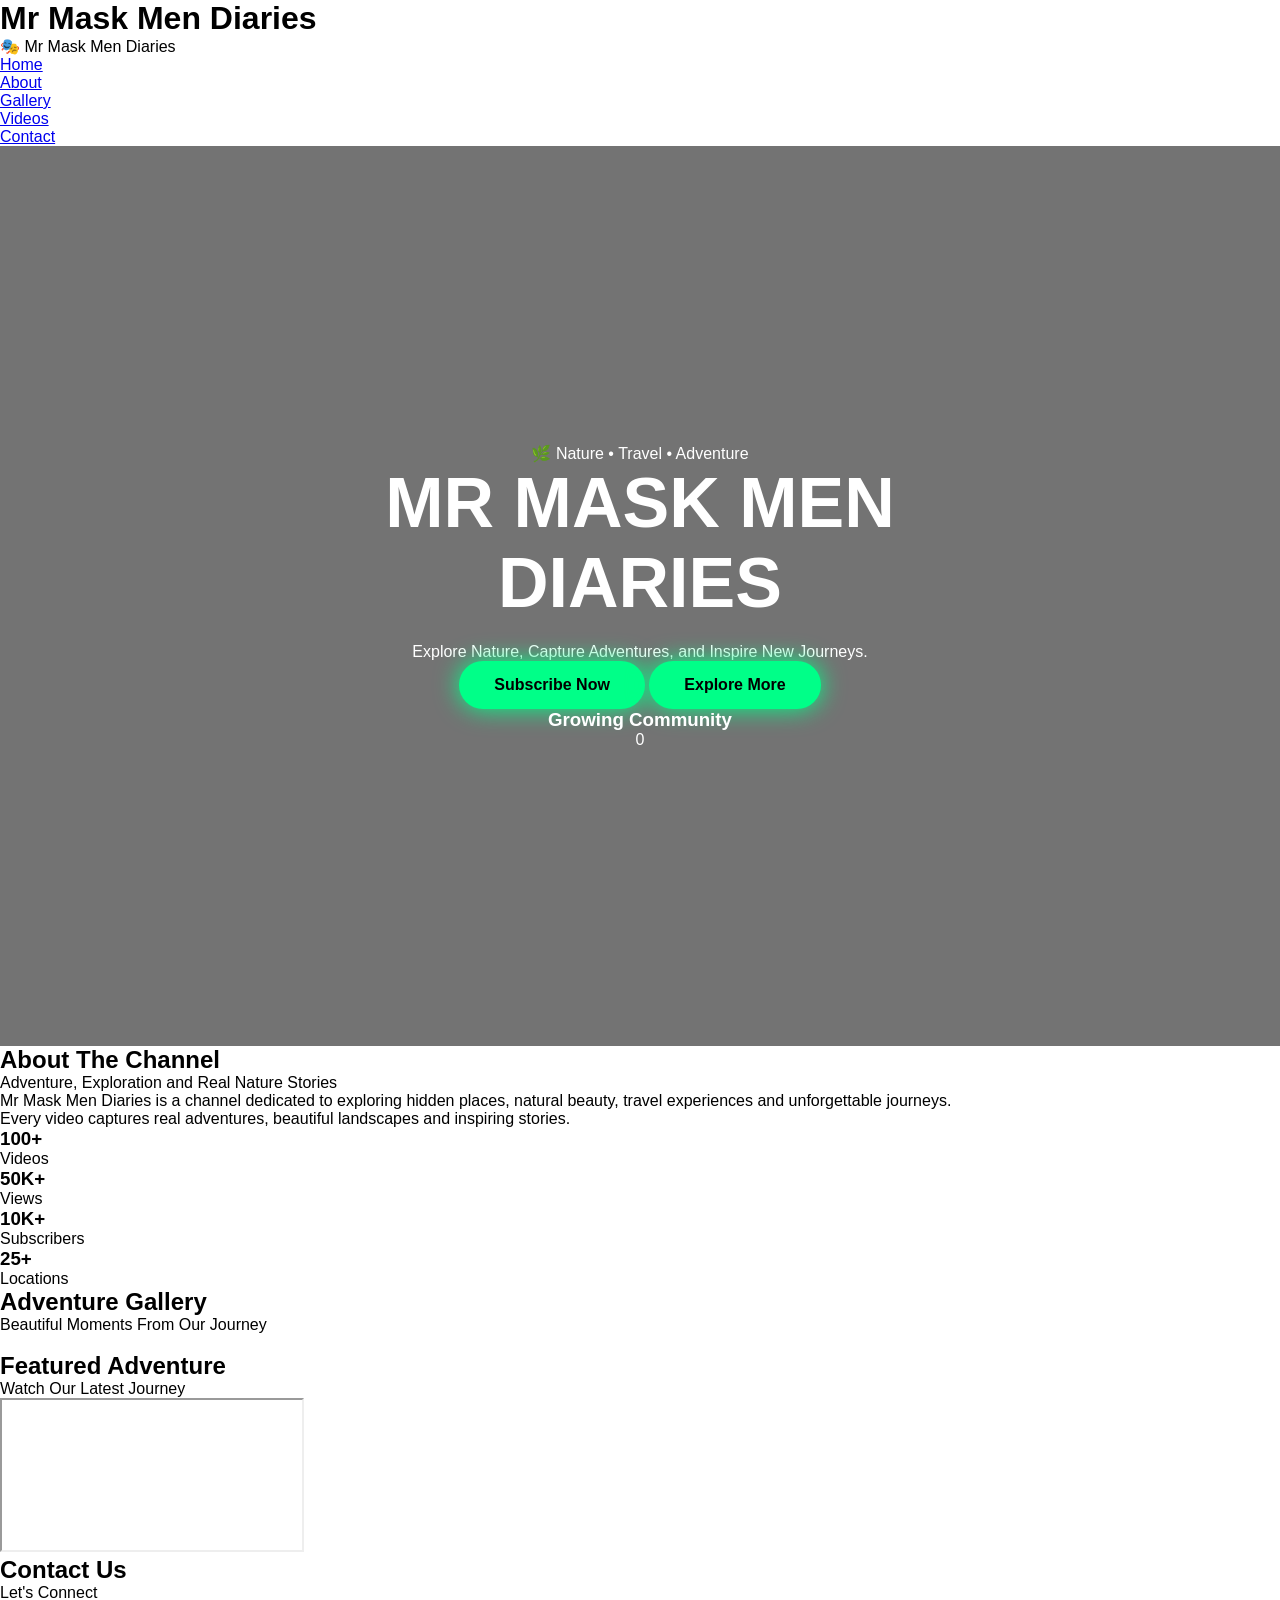
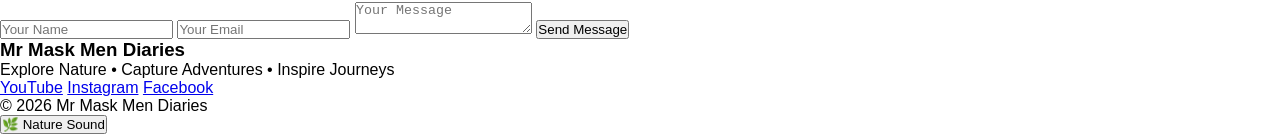
==== commit 583e4cae: "Update index.html" ====
--- a/index.html
+++ b/index.html
@@ -1,942 +1,349 @@
 <!DOCTYPE html>
 <html lang="en">
 <head>
-<meta charset="UTF-8"/>
-<meta name="viewport" content="width=device-width,initial-scale=1.0"/>
-<title>Mr Mask Men Diaries</title>
-<link href="https://fonts.googleapis.com/css2?family=Cinzel:wght@700;900&family=Exo+2:wght@400;600;700&display=swap" rel="stylesheet"/>
-<style>
-*{margin:0;padding:0;box-sizing:border-box;}
-:root{
-  --green:#00ff88;--dark:#050e08;--nav-h:72px;
-  --jungle1:#0a1a0d;--jungle2:#071208;--accent:#39ff14;
-  --gold:#ffd700;--red:#ff3333;--bark:#3d2b1f;
-}
-html{scroll-behavior:smooth;}
-body{font-family:'Exo 2',sans-serif;background:var(--dark);color:#fff;overflow-x:hidden;}
-
-/* ── NAV ── */
-nav{position:fixed;top:0;left:0;right:0;z-index:300;height:var(--nav-h);display:flex;align-items:center;justify-content:space-between;padding:0 48px;background:rgba(5,14,8,0.92);backdrop-filter:blur(14px);border-bottom:1px solid rgba(57,255,20,0.15);}
-.logo{display:flex;align-items:center;gap:10px;font-family:'Cinzel',serif;font-size:1.1rem;font-weight:700;color:var(--accent);text-decoration:none;letter-spacing:1px;}
-.logo-icon{font-size:1.6rem;}
-.nav-links{display:flex;gap:28px;list-style:none;align-items:center;}
-.nav-links a{color:#9dbf9e;text-decoration:none;font-size:0.88rem;font-weight:600;letter-spacing:1px;text-transform:uppercase;transition:color 0.2s;}
-.nav-links a:hover{color:var(--accent);}
-.nav-cta{padding:8px 22px;background:linear-gradient(135deg,#1a5c1a,#0d3d0d);border:1px solid var(--accent);border-radius:50px;color:var(--accent)!important;font-size:0.82rem!important;}
-.nav-cta:hover{background:var(--accent)!important;color:#050e08!important;}
-
-/* ── HERO ── */
-.hero{position:relative;height:100vh;display:flex;align-items:center;justify-content:center;text-align:center;overflow:hidden;}
-#jungleCanvas{position:absolute;inset:0;width:100%;height:100%;z-index:0;}
-.hero-fog{position:absolute;inset:0;z-index:1;background:radial-gradient(ellipse at center,transparent 30%,rgba(5,14,8,0.7)100%);}
-.hero-content{position:relative;z-index:2;padding:20px;}
-.hero-eyebrow{font-size:0.8rem;letter-spacing:4px;text-transform:uppercase;color:var(--accent);margin-bottom:16px;opacity:0.8;}
-.hero-content h1{font-family:'Cinzel',serif;font-size:clamp(2.8rem,7vw,5.5rem);font-weight:900;letter-spacing:2px;margin-bottom:16px;line-height:1.1;text-shadow:0 0 40px rgba(57,255,20,0.3),0 4px 30px rgba(0,0,0,0.9);}
-.hero-content h1 span{color:var(--accent);}
-.hero-tagline{font-size:clamp(0.9rem,2vw,1.15rem);font-weight:400;color:#9dbf9e;margin-bottom:36px;letter-spacing:2px;}
-.hero-tagline b{color:#c8e6c8;}
-.hero-btns{display:flex;gap:16px;justify-content:center;flex-wrap:wrap;}
-.btn-primary{padding:14px 36px;background:var(--accent);color:#050e08;font-weight:700;font-size:0.95rem;border-radius:50px;border:none;cursor:pointer;transition:transform 0.2s,box-shadow 0.2s;text-decoration:none;letter-spacing:1px;font-family:'Exo 2',sans-serif;}
-.btn-primary:hover{transform:scale(1.06);box-shadow:0 0 30px rgba(57,255,20,0.6);}
-.btn-secondary{padding:14px 36px;background:transparent;color:var(--accent);font-weight:700;font-size:0.95rem;border-radius:50px;border:2px solid rgba(57,255,20,0.5);cursor:pointer;transition:all 0.2s;text-decoration:none;letter-spacing:1px;font-family:'Exo 2',sans-serif;}
-.btn-secondary:hover{background:rgba(57,255,20,0.1);border-color:var(--accent);}
-.hero-scroll{position:absolute;bottom:28px;left:50%;transform:translateX(-50%);z-index:2;display:flex;flex-direction:column;align-items:center;gap:6px;opacity:0.45;animation:bob 2.5s ease-in-out infinite;}
-.hero-scroll span{font-size:0.65rem;letter-spacing:3px;text-transform:uppercase;color:var(--accent);}
-.hero-scroll-line{width:1px;height:40px;background:linear-gradient(to bottom,var(--accent),transparent);}
-@keyframes bob{0%,100%{transform:translateX(-50%) translateY(0);}50%{transform:translateX(-50%) translateY(8px);}}
-
-/* ── SECTION BASE ── */
-.section-wrap{padding:100px 48px;max-width:1200px;margin:0 auto;}
-.section-label{font-size:0.72rem;letter-spacing:4px;text-transform:uppercase;color:var(--accent);margin-bottom:10px;opacity:0.7;}
-.section-title{font-family:'Cinzel',serif;font-size:clamp(1.8rem,4vw,2.8rem);font-weight:900;margin-bottom:12px;line-height:1.2;}
-.section-sub{color:#7a9e7a;font-size:0.95rem;margin-bottom:56px;letter-spacing:0.5px;}
-.section-divider{width:50px;height:3px;background:linear-gradient(90deg,var(--accent),transparent);border-radius:2px;margin-bottom:18px;}
-
-/* ── FREE GAMES NAV SECTION ── */
-.games-nav-bar{background:linear-gradient(135deg,#0a1a0a,#061006);border-bottom:1px solid rgba(57,255,20,0.2);border-top:1px solid rgba(57,255,20,0.1);}
-.games-nav-inner{max-width:1200px;margin:0 auto;padding:18px 48px;display:flex;align-items:center;gap:20px;overflow-x:auto;}
-.games-nav-label{font-size:0.75rem;letter-spacing:3px;text-transform:uppercase;color:var(--accent);white-space:nowrap;margin-right:8px;}
-.game-pill{padding:8px 20px;background:rgba(57,255,20,0.06);border:1px solid rgba(57,255,20,0.2);border-radius:50px;color:#9dbf9e;font-size:0.82rem;font-weight:600;cursor:pointer;white-space:nowrap;transition:all 0.2s;text-decoration:none;}
-.game-pill:hover,.game-pill.active{background:rgba(57,255,20,0.15);border-color:var(--accent);color:var(--accent);}
-
-/* ── ABOUT ── */
-.about-bg{background:linear-gradient(180deg,#060e07,#0a1a0d);}
-.about-grid{display:grid;grid-template-columns:1.2fr 1fr;gap:60px;align-items:center;}
-.about-text p{color:#8fb88f;line-height:1.9;margin-bottom:18px;font-size:0.97rem;}
-.about-text p b{color:#c8e6c8;}
-.stats-grid{display:grid;grid-template-columns:1fr 1fr;gap:16px;}
-.stat-card{background:rgba(57,255,20,0.04);border:1px solid rgba(57,255,20,0.15);border-radius:16px;padding:24px 20px;text-align:center;position:relative;overflow:hidden;}
-.stat-card::before{content:'';position:absolute;top:0;left:0;right:0;height:2px;background:linear-gradient(90deg,transparent,var(--accent),transparent);}
-.stat-num{font-family:'Cinzel',serif;font-size:2rem;font-weight:900;color:var(--accent);}
-.stat-lbl{font-size:0.75rem;color:#6a8e6a;margin-top:4px;letter-spacing:1px;text-transform:uppercase;}
-
-/* ── VIDEOS ── */
-.videos-bg{background:#060e07;}
-.video-grid{display:grid;grid-template-columns:repeat(3,1fr);gap:20px;}
-.video-card{background:#0a1a0d;border-radius:16px;overflow:hidden;border:1px solid rgba(57,255,20,0.08);transition:transform 0.25s,border-color 0.25s,box-shadow 0.25s;cursor:pointer;text-decoration:none;color:inherit;display:block;}
-.video-card:hover{transform:translateY(-8px);border-color:rgba(57,255,20,0.35);box-shadow:0 20px 40px rgba(0,0,0,0.5),0 0 20px rgba(57,255,20,0.08);}
-.video-thumb{width:100%;aspect-ratio:16/9;display:flex;align-items:center;justify-content:center;font-size:3.5rem;position:relative;overflow:hidden;}
-.thumb-t1{background:linear-gradient(135deg,#0d2b10,#1a4a1a);}
-.thumb-t2{background:linear-gradient(135deg,#0a1a2b,#1a2a4a);}
-.thumb-t3{background:linear-gradient(135deg,#1a2b0a,#2a4a0d);}
-.thumb-t4{background:linear-gradient(135deg,#2b1a0a,#4a2a0d);}
-.thumb-t5{background:linear-gradient(135deg,#0d0a2b,#1a0d4a);}
-.thumb-t6{background:linear-gradient(135deg,#2b0a0a,#4a0d0d);}
-.video-play{position:absolute;bottom:10px;right:10px;width:32px;height:32px;background:rgba(57,255,20,0.9);border-radius:50%;display:flex;align-items:center;justify-content:center;font-size:0.8rem;}
-.video-info{padding:16px;}
-.video-info h3{font-size:0.95rem;font-weight:700;margin-bottom:6px;color:#d4e8d4;}
-.video-info p{font-size:0.78rem;color:#5a7a5a;}
-.video-tag{display:inline-block;padding:2px 10px;background:rgba(57,255,20,0.1);border-radius:20px;font-size:0.7rem;color:var(--accent);margin-bottom:8px;}
-
-/* ── GAMES SECTION ── */
-.games-bg{background:linear-gradient(180deg,#060e07,#040c06);}
-.games-grid{display:grid;grid-template-columns:1fr 1fr;gap:24px;margin-bottom:40px;}
-.game-select-card{background:#0a1a0d;border:1px solid rgba(57,255,20,0.12);border-radius:20px;padding:24px;cursor:pointer;transition:all 0.25s;display:flex;align-items:center;gap:20px;}
-.game-select-card:hover,.game-select-card.selected{border-color:var(--accent);background:rgba(57,255,20,0.07);box-shadow:0 0 20px rgba(57,255,20,0.1);}
-.game-icon-big{font-size:2.8rem;flex-shrink:0;}
-.game-card-info h3{font-size:1rem;font-weight:700;color:#d4e8d4;margin-bottom:4px;}
-.game-card-info p{font-size:0.8rem;color:#5a7a5a;}
-.game-badge{display:inline-block;padding:2px 10px;background:rgba(57,255,20,0.1);border-radius:20px;font-size:0.68rem;color:var(--accent);margin-top:6px;}
-
-/* DUNGEON GAME AREA */
-.dungeon-area{background:#040c06;border:1px solid rgba(57,255,20,0.2);border-radius:20px;overflow:hidden;}
-.dungeon-hud{display:flex;align-items:center;justify-content:space-between;padding:16px 24px;background:#030a04;border-bottom:1px solid rgba(57,255,20,0.15);}
-.hud-group{display:flex;align-items:center;gap:20px;}
-.hud-item{text-align:center;}
-.hud-val{font-family:'Cinzel',serif;font-size:1.3rem;font-weight:900;color:var(--accent);}
-.hud-lbl{font-size:0.65rem;color:#4a6a4a;text-transform:uppercase;letter-spacing:1px;}
-.health-bar-wrap{display:flex;align-items:center;gap:8px;}
-.health-bar{width:120px;height:12px;background:#1a0a0a;border-radius:6px;border:1px solid rgba(255,51,51,0.3);overflow:hidden;}
-.health-fill{height:100%;background:linear-gradient(90deg,#ff3333,#ff6666);border-radius:6px;transition:width 0.3s;}
-.health-lbl{font-size:0.7rem;color:#ff6666;}
-#dungeonCanvas{display:block;margin:0 auto;background:#040c06;}
-.dungeon-controls{padding:16px 24px;background:#030a04;border-top:1px solid rgba(57,255,20,0.15);display:flex;align-items:center;justify-content:space-between;flex-wrap:wrap;gap:12px;}
-.ctrl-hint{font-size:0.78rem;color:#4a6a4a;letter-spacing:0.5px;}
-.ctrl-hint b{color:#7aaa7a;}
-.dungeon-btns{display:flex;gap:10px;}
-.d-btn-ctrl{padding:9px 22px;border-radius:50px;border:1px solid rgba(57,255,20,0.3);background:rgba(57,255,20,0.05);color:var(--accent);font-weight:700;font-size:0.82rem;cursor:pointer;transition:all 0.2s;font-family:'Exo 2',sans-serif;}
-.d-btn-ctrl:hover{background:rgba(57,255,20,0.15);border-color:var(--accent);}
-#dungeonMsg{display:none;position:absolute;top:50%;left:50%;transform:translate(-50%,-50%);background:rgba(4,12,6,0.97);border:1px solid var(--accent);border-radius:20px;padding:36px 52px;text-align:center;z-index:10;min-width:280px;}
-#dungeonMsg h2{font-family:'Cinzel',serif;font-size:1.8rem;color:var(--accent);margin-bottom:8px;}
-#dungeonMsg p{color:#7aaa7a;margin-bottom:20px;font-size:0.9rem;}
-.dungeon-wrap{position:relative;}
-
-/* SNAKE GAME */
-.snake-area{background:#040c06;border:1px solid rgba(57,255,20,0.2);border-radius:20px;overflow:hidden;}
-#snakeCanvas{display:block;margin:0 auto;background:#040c06;}
-.snake-hud{display:flex;align-items:center;justify-content:space-between;padding:16px 24px;background:#030a04;border-bottom:1px solid rgba(57,255,20,0.15);}
-
-/* ── CONTACT ── */
-.contact-bg{background:#060e07;}
-.contact-grid{display:grid;grid-template-columns:1fr 1.3fr;gap:60px;}
-.contact-info p{color:#7a9e7a;line-height:1.9;margin-bottom:28px;font-size:0.95rem;}
-.contact-links{display:flex;flex-direction:column;gap:14px;}
-.contact-link{display:flex;align-items:center;gap:14px;color:#9dbf9e;text-decoration:none;font-size:0.92rem;transition:color 0.2s;padding:12px 16px;background:rgba(57,255,20,0.04);border:1px solid rgba(57,255,20,0.1);border-radius:12px;}
-.contact-link:hover{color:var(--accent);border-color:rgba(57,255,20,0.3);background:rgba(57,255,20,0.08);}
-.contact-link .c-icon{width:40px;height:40px;border-radius:10px;background:rgba(57,255,20,0.1);display:flex;align-items:center;justify-content:center;font-size:1.1rem;flex-shrink:0;}
-.cf{display:flex;flex-direction:column;gap:14px;}
-.cf input,.cf textarea{background:#0a1a0d;border:1px solid rgba(57,255,20,0.15);border-radius:12px;padding:14px 18px;color:#d4e8d4;font-size:0.93rem;outline:none;transition:border-color 0.2s;font-family:'Exo 2',sans-serif;}
-.cf input:focus,.cf textarea:focus{border-color:rgba(57,255,20,0.5);}
-.cf textarea{min-height:130px;resize:vertical;}
-.cf button{padding:15px;background:var(--accent);color:#040c06;font-weight:700;border:none;border-radius:50px;cursor:pointer;font-size:1rem;transition:transform 0.2s,box-shadow 0.2s;font-family:'Exo 2',sans-serif;letter-spacing:1px;}
-.cf button:hover{transform:scale(1.03);box-shadow:0 0 25px rgba(57,255,20,0.4);}
-
-/* FOOTER */
-footer{text-align:center;padding:40px;border-top:1px solid rgba(57,255,20,0.08);color:#3a5a3a;font-size:0.82rem;}
-footer span{color:var(--accent);}
-
-/* MOBILE D-PAD */
-.mobile-dpad{display:none;grid-template-columns:repeat(3,48px);grid-template-rows:48px 48px;gap:6px;margin:14px auto 0;width:fit-content;}
-.dp{width:48px;height:48px;border-radius:12px;border:1px solid rgba(57,255,20,0.25);background:rgba(57,255,20,0.05);color:var(--accent);font-size:1.3rem;cursor:pointer;display:flex;align-items:center;justify-content:center;transition:all 0.15s;-webkit-tap-highlight-color:transparent;}
-.dp:active{background:rgba(57,255,20,0.2);}
-
-@media(max-width:900px){
-  .about-grid,.contact-grid{grid-template-columns:1fr;}
-  .video-grid{grid-template-columns:1fr 1fr;}
-  .games-grid{grid-template-columns:1fr;}
-  nav{padding:0 20px;}.nav-links{gap:14px;}
-  .section-wrap{padding:70px 20px;}
-  .games-nav-inner{padding:14px 20px;}
-  .mobile-dpad{display:grid;}
-}
-@media(max-width:540px){.video-grid{grid-template-columns:1fr;}}
-</style>
+
+<meta charset="UTF-8">
+<meta name="viewport" content="width=device-width, initial-scale=1.0">
+
+<title>Mr Mask Men Diaries | Nature & Adventure</title>
+
+<meta name="description"
+content="Explore Nature, Travel Adventures and Amazing Journeys with Mr Mask Men Diaries.">
+
+<meta name="keywords"
+content="Nature, Travel, Adventure, Vlog, Mr Mask Men Diaries">
+
+<link rel="preconnect" href="https://fonts.googleapis.com">
+<link rel="preconnect" href="https://fonts.gstatic.com" crossorigin>
+
+<link href="https://fonts.googleapis.com/css2?family=Cinzel:wght@500;700;900&family=Poppins:wght@300;400;500;600;700&display=swap" rel="stylesheet">
+
+<link rel="stylesheet" href="style.css">
+
 </head>
+
 <body>
 
-<!-- NAV -->
+<!-- LOADER -->
+
+<div id="loader">
+
+    <h1>Mr Mask Men Diaries</h1>
+
+</div>
+
+<!-- NAVBAR -->
+
 <nav>
-  <a href="#home" class="logo"><span class="logo-icon">🎭</span>Mr Mask Men Diaries</a>
-  <ul class="nav-links">
-    <li><a href="#home">Home</a></li>
-    <li><a href="#games-section">🎮 Free Games</a></li>
-    <li><a href="#about">About</a></li>
-    <li><a href="#videos">Videos</a></li>
-    <li><a href="#contact">Contact</a></li>
-    <li><a href="https://www.youtube.com/@MrMaskMenDiaries?sub_confirmation=1" target="_blank" class="nav-cta">Subscribe</a></li>
-  </ul>
+
+    <div class="logo">
+
+        🎭 Mr Mask Men Diaries
+
+    </div>
+
+    <ul>
+
+        <li><a href="#home">Home</a></li>
+
+        <li><a href="#about">About</a></li>
+
+        <li><a href="#gallery">Gallery</a></li>
+
+        <li><a href="#videos">Videos</a></li>
+
+        <li><a href="#contact">Contact</a></li>
+
+    </ul>
+
 </nav>
 
-<!-- FREE GAMES QUICK-NAV BAR (just below nav) -->
-<div class="games-nav-bar" style="margin-top:var(--nav-h);">
-  <div class="games-nav-inner">
-    <span class="games-nav-label">🎮 Free Games</span>
-    <a href="#dungeon-game" class="game-pill active">⚔️ Dungeon Fighter</a>
-    <a href="#snake-game" class="game-pill">🐍 Snake Adventure</a>
-    <span class="game-pill" style="opacity:0.4;cursor:default;">🏹 Archery (Coming Soon)</span>
-    <span class="game-pill" style="opacity:0.4;cursor:default;">🧗 Cliff Climber (Coming Soon)</span>
-  </div>
-</div>
-
 <!-- HERO -->
-<section class="hero" id="home">
-  <canvas id="jungleCanvas"></canvas>
-  <div class="hero-fog"></div>
-  <div class="hero-content">
-    <div class="hero-eyebrow">🌿 Adventure Awaits</div>
-    <h1>Mr Mask Men<br><span>Diaries</span></h1>
-    <p class="hero-tagline"><b>Explore Nature</b> &bull; <b>Capture Adventures</b> &bull; <b>Inspire Journeys</b></p>
-    <div class="hero-btns">
-      <a class="btn-primary" href="https://www.youtube.com/@MrMaskMenDiaries?sub_confirmation=1" target="_blank">🔔 Subscribe Now</a>
-      <a class="btn-secondary" href="#games-section">🎮 Play Free Games</a>
-    </div>
-  </div>
-  <div class="hero-scroll"><span>Explore</span><div class="hero-scroll-line"></div></div>
+
+<section id="home" class="hero">
+
+<video autoplay muted loop playsinline class="bg-video">
+
+<source src="assets/hero-video.mp4" type="video/mp4">
+
+</video>
+
+<div class="overlay"></div>
+
+<div id="particles-js"></div>
+
+<div class="hero-content">
+
+<span class="tag">
+
+🌿 Nature • Travel • Adventure
+
+</span>
+
+<h1>
+
+MR MASK MEN<br>
+
+<span>DIARIES</span>
+
+</h1>
+
+<p>
+
+Explore Nature, Capture Adventures,
+and Inspire New Journeys.
+
+</p>
+
+<div class="hero-buttons">
+
+<a href="https://www.youtube.com/@MrMaskMenDiaries"
+target="_blank"
+class="btn">
+
+Subscribe Now
+
+</a>
+
+<a href="#gallery"
+class="btn btn-outline">
+
+Explore More
+
+</a>
+
+</div>
+
+<div class="counter-box">
+
+<h3>Growing Community</h3>
+
+<span id="counter">0</span>
+
+</div>
+
+</div>
+
 </section>
 
 <!-- ABOUT -->
-<div class="about-bg" id="about">
-  <div class="section-wrap">
-    <div class="section-divider"></div>
-    <div class="section-label">Our Story</div>
-    <h2 class="section-title">Who We Are</h2>
-    <p class="section-sub">The masked adventurers documenting nature's wildest chapters</p>
-    <div class="about-grid">
-      <div class="about-text">
-        <p>Mr Mask Men Diaries is a <b>travel & nature adventure channel</b> exploring the world's unseen corners — dense jungles, misty peaks, hidden coastlines.</p>
-        <p>We wear masks not to hide, but to remind you that <b>adventure belongs to everyone</b>. With raw footage and honest storytelling, every video is a new diary entry.</p>
-        <p>Join thousands of fellow explorers. <b>New adventures every week</b> — from forest trails to urban jungles.</p>
-      </div>
-      <div class="stats-grid">
-        <div class="stat-card"><div class="stat-num">50+</div><div class="stat-lbl">Videos</div></div>
-        <div class="stat-card"><div class="stat-num">10K+</div><div class="stat-lbl">Subscribers</div></div>
-        <div class="stat-card"><div class="stat-num">25+</div><div class="stat-lbl">Locations</div></div>
-        <div class="stat-card"><div class="stat-num">100K+</div><div class="stat-lbl">Total Views</div></div>
-      </div>
-    </div>
-  </div>
-</div>
-
-<!-- VIDEOS -->
-<div class="videos-bg" id="videos">
-  <div class="section-wrap">
-    <div class="section-divider"></div>
-    <div class="section-label">Latest Content</div>
-    <h2 class="section-title">Recent Adventures</h2>
-    <p class="section-sub">Click any video to watch on YouTube</p>
-    <div class="video-grid">
-      <a class="video-card" href="https://www.youtube.com/@MrMaskMenDiaries" target="_blank">
-        <div class="video-thumb thumb-t1"><span>🏔️</span><div class="video-play">▶</div></div>
-        <div class="video-info"><div class="video-tag">Nature</div><h3>Mountain Trail Diaries</h3><p>Epic trek through misty peaks</p></div>
-      </a>
-      <a class="video-card" href="https://www.youtube.com/@MrMaskMenDiaries" target="_blank">
-        <div class="video-thumb thumb-t2"><span>🌊</span><div class="video-play">▶</div></div>
-        <div class="video-info"><div class="video-tag">Coastal</div><h3>Coastal Adventures</h3><p>Sunrise at hidden beaches</p></div>
-      </a>
-      <a class="video-card" href="https://www.youtube.com/@MrMaskMenDiaries" target="_blank">
-        <div class="video-thumb thumb-t3"><span>🌿</span><div class="video-play">▶</div></div>
-        <div class="video-info"><div class="video-tag">Jungle</div><h3>Into the Forest</h3><p>Deep jungle exploration</p></div>
-      </a>
-      <a class="video-card" href="https://www.youtube.com/@MrMaskMenDiaries" target="_blank">
-        <div class="video-thumb thumb-t4"><span>🌅</span><div class="video-play">▶</div></div>
-        <div class="video-info"><div class="video-tag">Desert</div><h3>Desert Sunsets</h3><p>Golden hour in the dunes</p></div>
-      </a>
-      <a class="video-card" href="https://www.youtube.com/@MrMaskMenDiaries" target="_blank">
-        <div class="video-thumb thumb-t5"><span>🏕️</span><div class="video-play">▶</div></div>
-        <div class="video-info"><div class="video-tag">Camp</div><h3>Camp Under Stars</h3><p>Overnight wilderness camp</p></div>
-      </a>
-      <a class="video-card" href="https://www.youtube.com/@MrMaskMenDiaries" target="_blank">
-        <div class="video-thumb thumb-t6"><span>🦋</span><div class="video-play">▶</div></div>
-        <div class="video-info"><div class="video-tag">Wildlife</div><h3>Wildlife Moments</h3><p>Nature's rarest encounters</p></div>
-      </a>
-    </div>
-  </div>
-</div>
-
-<!-- GAMES SECTION -->
-<div class="games-bg" id="games-section">
-  <div class="section-wrap">
-    <div class="section-divider"></div>
-    <div class="section-label">Adventure Games</div>
-    <h2 class="section-title">Play Free Games</h2>
-    <p class="section-sub">Explore our adventure game zone — more games coming soon!</p>
-
-    <!-- DUNGEON FIGHTER -->
-    <div id="dungeon-game" style="margin-bottom:60px;">
-      <h3 style="font-family:'Cinzel',serif;color:var(--accent);margin-bottom:6px;font-size:1.3rem;">⚔️ Dungeon Fighter</h3>
-      <p style="color:#5a7a5a;font-size:0.85rem;margin-bottom:20px;">Infinite levels • Fight waves of enemies • Collect gold • Level up forever!</p>
-      <div class="dungeon-area">
-        <div class="dungeon-hud">
-          <div class="hud-group">
-            <div class="hud-item"><div class="hud-val" id="d-level">1</div><div class="hud-lbl">Level</div></div>
-            <div class="hud-item"><div class="hud-val" id="d-wave">1</div><div class="hud-lbl">Wave</div></div>
-            <div class="hud-item"><div class="hud-val" id="d-score">0</div><div class="hud-lbl">Score</div></div>
-            <div class="hud-item"><div class="hud-val" id="d-gold">0</div><div class="hud-lbl">🪙 Gold</div></div>
-          </div>
-          <div class="health-bar-wrap">
-            <span class="health-lbl">❤️</span>
-            <div class="health-bar"><div class="health-fill" id="health-fill" style="width:100%"></div></div>
-            <span class="health-lbl" id="health-text">100/100</span>
-          </div>
-        </div>
-        <div class="dungeon-wrap">
-          <canvas id="dungeonCanvas" width="760" height="380"></canvas>
-          <div id="dungeonMsg">
-            <h2 id="dmsg-title">⚔️ Dungeon Fighter</h2>
-            <p id="dmsg-sub">Fight endless waves of enemies!<br>Use Arrow Keys / WASD + Space to attack</p>
-            <button class="d-btn-ctrl" onclick="startDungeon()">▶ Start Adventure</button>
-          </div>
-        </div>
-        <div class="dungeon-controls">
-          <span class="ctrl-hint"><b>Move:</b> ← → ↑ ↓ or WASD &nbsp;|&nbsp; <b>Attack:</b> Space or Z &nbsp;|&nbsp; <b>Special:</b> X</span>
-          <div class="dungeon-btns">
-            <button class="d-btn-ctrl" onclick="startDungeon()">▶ Start</button>
-            <button class="d-btn-ctrl" onclick="pauseDungeon()">⏸ Pause</button>
-            <button class="d-btn-ctrl" onclick="resetDungeon()">↺ Reset</button>
-          </div>
-        </div>
-      </div>
-    </div>
-
-    <!-- SNAKE GAME -->
-    <div id="snake-game">
-      <h3 style="font-family:'Cinzel',serif;color:var(--accent);margin-bottom:6px;font-size:1.3rem;">🐍 Snake Adventure</h3>
-      <p style="color:#5a7a5a;font-size:0.85rem;margin-bottom:20px;">Classic snake with jungle theme • Speed increases every level!</p>
-      <div class="snake-area">
-        <div class="snake-hud">
-          <div class="hud-group">
-            <div class="hud-item"><div class="hud-val" id="s-score">0</div><div class="hud-lbl">Score</div></div>
-            <div class="hud-item"><div class="hud-val" id="s-best">0</div><div class="hud-lbl">Best</div></div>
-            <div class="hud-item"><div class="hud-val" id="s-level">1</div><div class="hud-lbl">Level</div></div>
-          </div>
-          <div class="dungeon-btns">
-            <button class="d-btn-ctrl" onclick="startSnake()">▶ Start</button>
-            <button class="d-btn-ctrl" onclick="pauseSnake()">⏸ Pause</button>
-          </div>
-        </div>
-        <canvas id="snakeCanvas" width="760" height="340"></canvas>
-        <div class="dungeon-controls">
-          <span class="ctrl-hint"><b>Move:</b> Arrow Keys &nbsp;|&nbsp; <b>Pause:</b> Space</span>
-        </div>
-        <div class="mobile-dpad" id="sdpad">
-          <div></div><button class="dp" onclick="sd(0,-1)">▲</button><div></div>
-          <button class="dp" onclick="sd(-1,0)">◀</button>
-          <button class="dp" onclick="sd(0,1)">▼</button>
-          <button class="dp" onclick="sd(1,0)">▶</button>
-        </div>
-      </div>
-    </div>
-  </div>
-</div>
+
+<section id="about" class="about">
+
+<div class="container">
+
+<div class="section-title">
+
+<h2>About The Channel</h2>
+
+<p>
+Adventure, Exploration and Real Nature Stories
+</p>
+
+</div>
+
+<div class="about-grid">
+
+<div class="about-text">
+
+<p>
+
+Mr Mask Men Diaries is a channel dedicated
+to exploring hidden places, natural beauty,
+travel experiences and unforgettable journeys.
+
+</p>
+
+<p>
+
+Every video captures real adventures,
+beautiful landscapes and inspiring stories.
+
+</p>
+
+</div>
+
+<div class="stats">
+
+<div class="stat">
+
+<h3>100+</h3>
+
+<p>Videos</p>
+
+</div>
+
+<div class="stat">
+
+<h3>50K+</h3>
+
+<p>Views</p>
+
+</div>
+
+<div class="stat">
+
+<h3>10K+</h3>
+
+<p>Subscribers</p>
+
+</div>
+
+<div class="stat">
+
+<h3>25+</h3>
+
+<p>Locations</p>
+
+</div>
+
+</div>
+
+</div>
+
+</div>
+
+</section>
+
+<!-- GALLERY -->
+
+<section id="gallery" class="gallery-section">
+
+<div class="container">
+
+<div class="section-title">
+
+<h2>Adventure Gallery</h2>
+
+<p>Beautiful Moments From Our Journey</p>
+
+</div>
+
+<div class="gallery">
+
+<img src="assets/img1.jpg" alt="">
+<img src="assets/img2.jpg" alt="">
+<img src="assets/img3.jpg" alt="">
+<img src="assets/img1.jpg" alt="">
+<img src="assets/img2.jpg" alt="">
+<img src="assets/img3.jpg" alt="">
+
+</div>
+
+</div>
+
+</section>
+
+<!-- FEATURED VIDEO -->
+
+<section id="videos" class="featured-video">
+
+<div class="container">
+
+<div class="section-title">
+
+<h2>Featured Adventure</h2>
+
+<p>Watch Our Latest Journey</p>
+
+</div>
+
+<iframe
+src="https://www.youtube.com/embed/YOUR_VIDEO_ID"
+allowfullscreen>
+</iframe>
+
+</div>
+
+</section>
 
 <!-- CONTACT -->
-<div class="contact-bg" id="contact">
-  <div class="section-wrap">
-    <div class="section-divider"></div>
-    <div class="section-label">Get In Touch</div>
-    <h2 class="section-title">Contact Us</h2>
-    <p class="section-sub">Collaborations, suggestions, or just say hello!</p>
-    <div class="contact-grid">
-      <div>
-        <p>Have a travel suggestion, collaboration idea, or just want to share your adventure story? We'd love to hear from you.</p>
-        <div class="contact-links">
-          <a class="contact-link" href="https://www.youtube.com/@MrMaskMenDiaries" target="_blank"><div class="c-icon">▶</div>YouTube Channel</a>
-          <a class="contact-link" href="mailto:mrmaskmend@gmail.com"><div class="c-icon">✉</div>mrmaskmend@gmail.com</a>
-          <a class="contact-link" href="https://www.instagram.com/mrmaskmend" target="_blank"><div class="c-icon">📸</div>@mrmaskmend</a>
-        </div>
-      </div>
-      <div class="cf">
-        <input type="text" placeholder="Your Name"/>
-        <input type="email" placeholder="Your Email"/>
-        <textarea placeholder="Your message..."></textarea>
-        <button>🌿 Send Message</button>
-      </div>
-    </div>
-  </div>
-</div>
-
-<footer><p>Made with 🌿 by <span>Mr Mask Men Diaries</span> &copy; 2024 — All Rights Reserved</p></footer>
-
-<script>
-/* ══════════════════════════════════════
-   JUNGLE HERO CANVAS ANIMATION
-══════════════════════════════════════ */
-(function(){
-  const cv=document.getElementById('jungleCanvas');
-  const cx=cv.getContext('2d');
-  let W,H,t=0;
-  const fireflies=[];
-  const leaves=[];
-
-  function resize(){W=cv.width=window.innerWidth;H=cv.height=window.innerHeight;}
-  resize();window.addEventListener('resize',()=>{resize();init();});
-
-  class Firefly{
-    constructor(){this.reset(true);}
-    reset(init){
-      this.x=Math.random()*W;
-      this.y=init?Math.random()*H:H+10;
-      this.r=Math.random()*2.5+0.8;
-      this.spd=Math.random()*0.4+0.15;
-      this.a=0;this.maxA=Math.random()*0.8+0.2;
-      this.blinkRate=Math.random()*0.02+0.01;
-      this.hue=Math.random()<0.7?100+Math.random()*40:55+Math.random()*20;
-    }
-    update(){
-      this.y-=this.spd;
-      this.x+=Math.sin(t*0.008+this.y*0.015)*0.6;
-      this.a=this.maxA*Math.abs(Math.sin(t*this.blinkRate+this.x));
-      if(this.y<-10)this.reset(false);
-    }
-    draw(){
-      cx.beginPath();cx.arc(this.x,this.y,this.r,0,Math.PI*2);
-      cx.fillStyle=`hsla(${this.hue},100%,70%,${this.a})`;cx.fill();
-      cx.beginPath();cx.arc(this.x,this.y,this.r*3,0,Math.PI*2);
-      cx.fillStyle=`hsla(${this.hue},100%,70%,${this.a*0.15})`;cx.fill();
-    }
-  }
-
-  class Leaf{
-    constructor(){this.reset(true);}
-    reset(init){
-      this.x=Math.random()*W;
-      this.y=init?Math.random()*H:-20;
-      this.size=Math.random()*12+6;
-      this.spd=Math.random()*0.8+0.3;
-      this.drift=Math.random()*2-1;
-      this.rot=Math.random()*Math.PI*2;
-      this.rotSpd=(Math.random()-0.5)*0.04;
-      this.a=Math.random()*0.4+0.1;
-      this.hue=100+Math.random()*60;
-    }
-    update(){
-      this.y+=this.spd;this.x+=this.drift*0.3;this.rot+=this.rotSpd;
-      if(this.y>H+20)this.reset(false);
-    }
-    draw(){
-      cx.save();cx.translate(this.x,this.y);cx.rotate(this.rot);
-      cx.beginPath();cx.ellipse(0,0,this.size,this.size*0.4,0,0,Math.PI*2);
-      cx.fillStyle=`hsla(${this.hue},60%,30%,${this.a})`;cx.fill();
-      cx.restore();
-    }
-  }
-
-  function init(){
-    fireflies.length=0;leaves.length=0;
-    for(let i=0;i<120;i++)fireflies.push(new Firefly());
-    for(let i=0;i<40;i++)leaves.push(new Leaf());
-  }
-  init();
-
-  function drawJungleBG(){
-    // Deep dark sky-to-jungle gradient
-    const bg=cx.createLinearGradient(0,0,0,H);
-    bg.addColorStop(0,'#010804');
-    bg.addColorStop(0.4,'#030e05');
-    bg.addColorStop(0.7,'#041208');
-    bg.addColorStop(1,'#061a0a');
-    cx.fillStyle=bg;cx.fillRect(0,0,W,H);
-
-    // Moon glow
-    const mx=W*0.75,my=H*0.2;
-    const mg=cx.createRadialGradient(mx,my,0,mx,my,H*0.35);
-    mg.addColorStop(0,'rgba(180,255,180,0.06)');
-    mg.addColorStop(0.4,'rgba(57,255,20,0.03)');
-    mg.addColorStop(1,'rgba(0,0,0,0)');
-    cx.fillStyle=mg;cx.fillRect(0,0,W,H);
-
-    // Moon
-    cx.beginPath();cx.arc(mx,my,30,0,Math.PI*2);
-    cx.fillStyle='rgba(200,255,200,0.12)';cx.fill();
-    cx.beginPath();cx.arc(mx,my,22,0,Math.PI*2);
-    cx.fillStyle='rgba(220,255,220,0.18)';cx.fill();
-
-    // Ground fog
-    const fg=cx.createLinearGradient(0,H*0.75,0,H);
-    fg.addColorStop(0,'rgba(0,0,0,0)');
-    fg.addColorStop(0.5,'rgba(10,30,12,0.35)');
-    fg.addColorStop(1,'rgba(5,20,8,0.7)');
-    cx.fillStyle=fg;cx.fillRect(0,H*0.75,W,H);
-
-    // Moving mist layers
-    for(let i=0;i<3;i++){
-      const mw=W*1.5,mh=60+i*30;
-      const mx2=-((t*0.03*(i+1))%(mw))+(-mw/2);
-      const mg2=cx.createLinearGradient(0,H*(0.6+i*0.1),0,H*(0.6+i*0.1)+mh);
-      mg2.addColorStop(0,'rgba(0,0,0,0)');
-      mg2.addColorStop(0.5,`rgba(15,40,18,${0.12-i*0.03})`);
-      mg2.addColorStop(1,'rgba(0,0,0,0)');
-      cx.fillStyle=mg2;cx.fillRect(mx2,H*(0.6+i*0.1),mw,mh);
-      cx.fillRect(mx2+mw,H*(0.6+i*0.1),mw,mh);
-    }
-
-    // Background trees (dark silhouettes)
-    drawTrees(cx,W,H,t);
-  }
-
-  function drawTrees(cx,W,H,t){
-    // Far trees
-    cx.fillStyle='rgba(2,10,3,0.9)';
-    const treeX=[0.05,0.12,0.2,0.28,0.36,0.45,0.55,0.63,0.72,0.8,0.88,0.95];
-    const treeH=[0.55,0.62,0.58,0.65,0.6,0.67,0.63,0.59,0.64,0.61,0.57,0.53];
-    treeX.forEach((tx,i)=>{
-      const x=tx*W,baseH=treeH[i]*H;
-      const sway=Math.sin(t*0.0015+i*1.2)*3;
-      cx.beginPath();
-      cx.moveTo(x,H);
-      cx.lineTo(x-18+sway,baseH+40);
-      cx.lineTo(x-30+sway,baseH+20);
-      cx.lineTo(x-18+sway,baseH+30);
-      cx.lineTo(x-22+sway,baseH);
-      cx.lineTo(x-10+sway,baseH+15);
-      cx.lineTo(x+sway*0.5,baseH-20);
-      cx.lineTo(x+10-sway,baseH+15);
-      cx.lineTo(x+22-sway,baseH);
-      cx.lineTo(x+18-sway,baseH+30);
-      cx.lineTo(x+30-sway,baseH+20);
-      cx.lineTo(x+18-sway,baseH+40);
-      cx.lineTo(x,H);
-      cx.fill();
-    });
-
-    // Foreground bush silhouettes
-    cx.fillStyle='rgba(1,8,2,1)';
-    for(let i=0;i<8;i++){
-      const bx=i*(W/7);const by=H*0.88;const br=80+Math.sin(i*2.3)*30;
-      cx.beginPath();cx.arc(bx,by,br,Math.PI,0);cx.fill();
-    }
-    // Left & right vines/branches
-    cx.strokeStyle='rgba(3,15,4,1)';cx.lineWidth=18;
-    cx.beginPath();cx.moveTo(0,0);cx.quadraticCurveTo(W*0.08,H*0.3,W*0.05,H*0.7);cx.stroke();
-    cx.lineWidth=12;cx.beginPath();cx.moveTo(0,H*0.1);cx.quadraticCurveTo(W*0.15,H*0.35,W*0.12,H*0.65);cx.stroke();
-    cx.strokeStyle='rgba(3,15,4,0.95)';cx.lineWidth=20;
-    cx.beginPath();cx.moveTo(W,0);cx.quadraticCurveTo(W*0.92,H*0.3,W*0.95,H*0.7);cx.stroke();
-  }
-
-  function loop(ts){
-    t=ts;
-    drawJungleBG();
-    leaves.forEach(l=>{l.update();l.draw();});
-    fireflies.forEach(f=>{f.update();f.draw();});
-    requestAnimationFrame(loop);
-  }
-  requestAnimationFrame(loop);
-})();
-
-/* ══════════════════════════════════════
-   DUNGEON FIGHTER GAME
-══════════════════════════════════════ */
-const DC=document.getElementById('dungeonCanvas');
-const DX=DC.getContext('2d');
-const DW=DC.width,DH=DC.height;
-
-let dPlayer,dEnemies,dProjectiles,dParticles,dGold=[],dLevel=1,dWave=1,dScore=0,dGoldCount=0;
-let dHP=100,dMaxHP=100,dRunning=false,dPaused=false,dLoop;
-let dKeys={};let dEnemiesKilled=0,dEnemiesThisWave=0;
-let dSpecialCooldown=0,dAttackCooldown=0;
-let dBestScore=0;
-
-function initDungeon(){
-  dPlayer={
-    x:DW/2,y:DH-80,w:32,h:44,
-    vx:0,vy:0,onGround:false,
-    facing:1,attacking:false,attackTimer:0,
-    special:false,specialTimer:0,
-    color:'#39ff14',frame:0,frameTimer:0
-  };
-  dEnemies=[];dProjectiles=[];dParticles=[];dGold=[];
-  dLevel=1;dWave=1;dScore=0;dGoldCount=0;
-  dHP=100;dMaxHP=100;dEnemiesKilled=0;
-  spawnWave();updateDungeonHUD();
-}
-
-function spawnWave(){
-  dEnemiesThisWave=3+dLevel*2+Math.floor(dWave/2);
-  for(let i=0;i<dEnemiesThisWave;i++){
-    const side=Math.random()<0.5?-1:1;
-    const type=dLevel>3&&Math.random()<0.3?'boss':(dLevel>1&&Math.random()<0.4?'fast':'normal');
-    setTimeout(()=>{
-      if(!dRunning)return;
-      dEnemies.push({
-        x:side>0?DW+30:-30,y:DH-60-Math.random()*40,
-        w:type==='boss'?48:30,h:type==='boss'?56:36,
-        vx:side*(type==='fast'?2.5:type==='boss'?1.2:1.8),
-        vy:0,onGround:false,
-        hp:type==='boss'?80+dLevel*20:type==='fast'?20+dLevel*5:35+dLevel*10,
-        maxHp:type==='boss'?80+dLevel*20:type==='fast'?20+dLevel*5:35+dLevel*10,
-        type,dmg:type==='boss'?18:type==='fast'?8:12,
-        attackTimer:0,color:type==='boss'?'#ff3300':type==='fast'?'#ff9900':'#cc3333',
-        frame:0,frameTimer:0,
-      });
-    },i*600);
-  }
-}
-
-const FLOOR=DH-40;
-const PLATFORMS=[
-  {x:80,y:FLOOR-100,w:160,h:14},
-  {x:310,y:FLOOR-140,w:140,h:14},
-  {x:520,y:FLOOR-100,w:160,h:14},
-  {x:180,y:FLOOR-220,w:120,h:14},
-  {x:440,y:FLOOR-200,w:120,h:14},
-];
-
-function gravity(obj){
-  obj.vy+=0.55;
-  obj.y+=obj.vy;obj.x+=obj.vx;
-  obj.onGround=false;
-  if(obj.y+obj.h>=FLOOR){obj.y=FLOOR-obj.h;obj.vy=0;obj.onGround=true;}
-  PLATFORMS.forEach(p=>{
-    if(obj.x+obj.w>p.x&&obj.x<p.x+p.w&&obj.y+obj.h>p.y&&obj.y+obj.h<p.y+p.h+obj.vy+2&&obj.vy>=0){
-      obj.y=p.y-obj.h;obj.vy=0;obj.onGround=true;
-    }
-  });
-  obj.x=Math.max(0,Math.min(DW-obj.w,obj.x));
-}
-
-function attack(){
-  if(dAttackCooldown>0)return;
-  dAttackCooldown=18;
-  dPlayer.attacking=true;dPlayer.attackTimer=12;
-  const ax=dPlayer.facing>0?dPlayer.x+dPlayer.w:dPlayer.x-50;
-  const range=60;
-  dEnemies.forEach(e=>{
-    if(Math.abs(e.x-ax)<range+e.w&&Math.abs(e.y-dPlayer.y)<60){
-      e.hp-=15+dLevel*3;
-      spawnParticles(e.x+e.w/2,e.y,'#ff4444',8);
-      if(e.hp<=0)killEnemy(e);
-    }
-  });
-}
-
-function special(){
-  if(dSpecialCooldown>0||dGoldCount<5)return;
-  dGoldCount-=5;dSpecialCooldown=180;
-  for(let i=0;i<8;i++){
-    dProjectiles.push({
-      x:dPlayer.x+dPlayer.w/2,y:dPlayer.y+dPlayer.h/2,
-      vx:Math.cos(i*Math.PI/4)*6,vy:Math.sin(i*Math.PI/4)*6,
-      life:60,color:'#39ff14',dmg:25+dLevel*5
-    });
-  }
-  spawnParticles(dPlayer.x+dPlayer.w/2,dPlayer.y,'#39ff14',20);
-  updateDungeonHUD();
-}
-
-function killEnemy(e){
-  dScore+=e.type==='boss'?200+dLevel*50:50+dLevel*10;
-  if(dScore>dBestScore)dBestScore=dScore;
-  dGoldCount+=e.type==='boss'?5:1;
-  dEnemiesKilled++;
-  spawnParticles(e.x+e.w/2,e.y,e.color,12);
-  dGold.push({x:e.x+e.w/2,y:e.y,vy:-3,life:80});
-  const idx=dEnemies.indexOf(e);if(idx>-1)dEnemies.splice(idx,1);
-  updateDungeonHUD();
-  if(dEnemies.length===0&&dEnemiesKilled>=dEnemiesThisWave){
-    nextWave();
-  }
-}
-
-function nextWave(){
-  dWave++;
-  if(dWave>3){dWave=1;dLevel++;dMaxHP=Math.min(200,dMaxHP+20);dHP=Math.min(dHP+30,dMaxHP);}
-  setTimeout(()=>{if(dRunning)spawnWave();},1500);
-  updateDungeonHUD();
-}
-
-function spawnParticles(x,y,color,n){
-  for(let i=0;i<n;i++){
-    dParticles.push({x,y,vx:(Math.random()-0.5)*5,vy:(Math.random()-0.5)*5-2,life:30+Math.random()*20,color});
-  }
-}
-
-function tickDungeon(){
-  // Player movement
-  const spd=4.5;
-  if(dKeys['ArrowLeft']||dKeys['a']){dPlayer.vx=-spd;dPlayer.facing=-1;}
-  else if(dKeys['ArrowRight']||dKeys['d']){dPlayer.vx=spd;dPlayer.facing=1;}
-  else dPlayer.vx*=0.8;
-  if((dKeys['ArrowUp']||dKeys['w']||dKeys[' '])&&dPlayer.onGround){dPlayer.vy=-12;}
-  if(dKeys['z']||dKeys['Z'])attack();
-  if(dKeys['x']||dKeys['X'])special();
-  if(dAttackCooldown>0)dAttackCooldown--;
-  if(dSpecialCooldown>0)dSpecialCooldown--;
-  if(dPlayer.attacking){dPlayer.attackTimer--;if(dPlayer.attackTimer<=0)dPlayer.attacking=false;}
-
-  gravity(dPlayer);
-
-  // Enemies AI
-  dEnemies.forEach(e=>{
-    const dx=dPlayer.x-e.x;
-    const spd=e.type==='fast'?2.5:e.type==='boss'?1.2:1.8;
-    e.vx=Math.sign(dx)*spd*(0.9+Math.sin(Date.now()*0.001+e.x)*0.1);
-    gravity(e);
-    // Attack player
-    if(Math.abs(dx)<e.w+20&&Math.abs(dPlayer.y-e.y)<50){
-      e.attackTimer++;
-      if(e.attackTimer>40){
-        e.attackTimer=0;dHP-=e.dmg;
-        if(dHP<=0){dHP=0;gameOverDungeon();return;}
-        updateDungeonHUD();
-      }
-    }
-    // Jump toward platform
-    if(e.onGround&&Math.abs(dPlayer.y-e.y)>60&&Math.random()<0.02)e.vy=-10;
-  });
-
-  // Projectiles
-  dProjectiles.forEach((p,i)=>{
-    p.x+=p.vx;p.y+=p.vy;p.life--;
-    dEnemies.forEach(e=>{
-      if(p.x>e.x&&p.x<e.x+e.w&&p.y>e.y&&p.y<e.y+e.h){
-        e.hp-=p.dmg;spawnParticles(p.x,p.y,'#39ff14',5);
-        p.life=0;if(e.hp<=0)killEnemy(e);
-      }
-    });
-  });
-  dProjectiles=dProjectiles.filter(p=>p.life>0);
-
-  // Particles & gold
-  dParticles.forEach(p=>{p.x+=p.vx;p.y+=p.vy;p.vy+=0.2;p.life--;});
-  dParticles=dParticles.filter(p=>p.life>0);
-  dGold.forEach(g=>{g.y+=g.vy;g.vy+=0.3;g.life--;});
-  dGold=dGold.filter(g=>g.life>0);
-
-  drawDungeon();
-}
-
-function drawDungeon(){
-  // BG
-  DX.fillStyle='#020704';DX.fillRect(0,0,DW,DH);
-  // BG gradient
-  const bg=DX.createLinearGradient(0,0,0,DH);
-  bg.addColorStop(0,'#010603');bg.addColorStop(1,'#040e06');
-  DX.fillStyle=bg;DX.fillRect(0,0,DW,DH);
-  // Torches
-  [[80,FLOOR-110],[DW-80,FLOOR-110],[DW/2,FLOOR-160]].forEach(([tx,ty])=>{
-    const flicker=0.7+Math.random()*0.3;
-    const tg=DX.createRadialGradient(tx,ty,0,tx,ty,60*flicker);
-    tg.addColorStop(0,`rgba(255,140,0,${0.25*flicker})`);
-    tg.addColorStop(1,'rgba(0,0,0,0)');
-    DX.fillStyle=tg;DX.fillRect(tx-60,ty-60,120,120);
-    DX.fillStyle='#ff9900';DX.fillRect(tx-3,ty,6,14);
-    DX.fillStyle=`rgba(255,${100+Math.random()*100},0,0.9)`;
-    DX.beginPath();DX.ellipse(tx,ty,4+Math.random()*2,8+Math.random()*4,0,0,Math.PI*2);DX.fill();
-  });
-  // Floor
-  DX.fillStyle='#0d2010';DX.fillRect(0,FLOOR,DW,DH-FLOOR);
-  DX.fillStyle='rgba(57,255,20,0.08)';DX.fillRect(0,FLOOR,DW,2);
-  // Platforms
-  PLATFORMS.forEach(p=>{
-    DX.fillStyle='#0d2010';DX.fillRect(p.x,p.y,p.w,p.h);
-    DX.fillStyle='rgba(57,255,20,0.15)';DX.fillRect(p.x,p.y,p.w,3);
-  });
-  // Gold drops
-  dGold.forEach(g=>{
-    DX.fillStyle='#ffd700';DX.beginPath();DX.arc(g.x,g.y,5,0,Math.PI*2);DX.fill();
-  });
-  // Particles
-  dParticles.forEach(p=>{
-    DX.globalAlpha=p.life/50;DX.fillStyle=p.color;
-    DX.beginPath();DX.arc(p.x,p.y,3,0,Math.PI*2);DX.fill();
-  });
-  DX.globalAlpha=1;
-  // Projectiles
-  dProjectiles.forEach(p=>{
-    DX.fillStyle=p.color;DX.shadowColor=p.color;DX.shadowBlur=10;
-    DX.beginPath();DX.arc(p.x,p.y,4,0,Math.PI*2);DX.fill();
-    DX.shadowBlur=0;
-  });
-  // Enemies
-  dEnemies.forEach(e=>{
-    // Shadow
-    DX.fillStyle='rgba(0,0,0,0.3)';DX.beginPath();DX.ellipse(e.x+e.w/2,FLOOR+2,e.w/2,6,0,0,Math.PI*2);DX.fill();
-    // Body
-    DX.fillStyle=e.color;DX.shadowColor=e.color;DX.shadowBlur=8;
-    DX.beginPath();DX.roundRect(e.x,e.y,e.w,e.h,6);DX.fill();
-    DX.shadowBlur=0;
-    // Eyes
-    DX.fillStyle='#fff';
-    DX.fillRect(e.x+4,e.y+8,8,6);DX.fillRect(e.x+e.w-12,e.y+8,8,6);
-    DX.fillStyle='#000';
-    DX.fillRect(e.x+6,e.y+9,4,4);DX.fillRect(e.x+e.w-10,e.y+9,4,4);
-    // HP bar
-    const hpW=e.w*(e.hp/e.maxHp);
-    DX.fillStyle='#300';DX.fillRect(e.x,e.y-10,e.w,5);
-    DX.fillStyle='#f33';DX.fillRect(e.x,e.y-10,hpW,5);
-    if(e.type==='boss'){
-      DX.fillStyle='#ffd700';DX.font='bold 9px Exo 2';DX.textAlign='center';
-      DX.fillText('BOSS',e.x+e.w/2,e.y-14);
-    }
-  });
-  // Player
-  const p=dPlayer;
-  DX.fillStyle='rgba(0,0,0,0.3)';DX.beginPath();DX.ellipse(p.x+p.w/2,FLOOR+2,p.w/2,6,0,0,Math.PI*2);DX.fill();
-  // Body glow
-  DX.shadowColor='#39ff14';DX.shadowBlur=p.attacking?20:8;
-  DX.fillStyle='#1a4a1a';DX.beginPath();DX.roundRect(p.x,p.y,p.w,p.h,6);DX.fill();
-  // Armor
-  DX.fillStyle=p.attacking?'#39ff14':'#2a6a2a';DX.fillRect(p.x+4,p.y+8,p.w-8,p.h-16);
-  // Face
-  DX.fillStyle='#00cc44';DX.fillRect(p.x+4,p.y+4,p.w-8,12);
-  DX.fillStyle='#fff';
-  const ex=p.facing>0?p.x+p.w-14:p.x+6;
-  DX.fillRect(ex,p.y+6,8,6);DX.fillStyle='#000';DX.fillRect(ex+2,p.y+7,4,4);
-  // Sword
-  if(p.attacking){
-    const sx=p.facing>0?p.x+p.w:p.x-14;
-    DX.fillStyle='#ffd700';DX.shadowColor='#ffd700';DX.shadowBlur=15;
-    DX.fillRect(sx,p.y+p.h/2-3,p.facing>0?40:-40,6);
-  }
-  DX.shadowBlur=0;
-  // Special cooldown indicator
-  if(dSpecialCooldown>0){
-    DX.fillStyle='rgba(57,255,20,0.2)';
-    DX.fillRect(p.x,p.y-20,p.w*(1-dSpecialCooldown/180),4);
-  }
-  // Wave clear text
-}
-
-function updateDungeonHUD(){
-  document.getElementById('d-level').textContent=dLevel;
-  document.getElementById('d-wave').textContent=dWave+'/3';
-  document.getElementById('d-score').textContent=dScore;
-  document.getElementById('d-gold').textContent=dGoldCount;
-  const hp=Math.max(0,dHP),pct=(hp/dMaxHP)*100;
-  document.getElementById('health-fill').style.width=pct+'%';
-  document.getElementById('health-text').textContent=hp+'/'+dMaxHP;
-  document.getElementById('health-fill').style.background=
-    pct>60?'linear-gradient(90deg,#33cc33,#66ff66)':
-    pct>30?'linear-gradient(90deg,#cc9900,#ffcc00)':
-    'linear-gradient(90deg,#cc0000,#ff3333)';
-}
-
-function gameOverDungeon(){
-  clearInterval(dLoop);dRunning=false;
-  document.getElementById('dmsg-title').textContent='💀 Game Over!';
-  document.getElementById('dmsg-sub').innerHTML=
-    `Score: <b style="color:#39ff14">${dScore}</b> &nbsp;|&nbsp; Level: <b style="color:#ffd700">${dLevel}</b><br>
-    <span style="font-size:0.8rem;color:#5a7a5a">Best: ${dBestScore}</span>`;
-  document.getElementById('dungeonMsg').style.display='block';
-}
-
-function startDungeon(){
-  document.getElementById('dungeonMsg').style.display='none';
-  initDungeon();dRunning=true;dPaused=false;
-  clearInterval(dLoop);dLoop=setInterval(tickDungeon,1000/60);
-}
-function pauseDungeon(){
-  if(!dRunning)return;
-  if(dPaused){dPaused=false;dLoop=setInterval(tickDungeon,1000/60);}
-  else{dPaused=true;clearInterval(dLoop);}
-}
-function resetDungeon(){
-  clearInterval(dLoop);dRunning=false;
-  DX.fillStyle='#020704';DX.fillRect(0,0,DW,DH);
-  document.getElementById('dungeonMsg').style.display='block';
-  document.getElementById('dmsg-title').textContent='⚔️ Dungeon Fighter';
-  document.getElementById('dmsg-sub').innerHTML='Fight endless waves of enemies!<br>Use Arrow Keys / WASD + Z to attack • X for Special (costs 5 gold)';
-}
-
-document.addEventListener('keydown',e=>{dKeys[e.key]=true;if(['ArrowUp','ArrowDown','ArrowLeft','ArrowRight',' '].includes(e.key))e.preventDefault();});
-document.addEventListener('keyup',e=>{dKeys[e.key]=false;});
-
-// Show initial screen
-resetDungeon();
-
-/* ══════════════════════════════════════
-   SNAKE ADVENTURE GAME
-══════════════════════════════════════ */
-const SC=document.getElementById('snakeCanvas');
-const SX=SC.getContext('2d');
-const SW=SC.width,SH=SC.height;
-const SGRID=20,SCOLS=SW/SGRID,SROWS=SH/SGRID;
-let sSnake,sDir,sNextDir,sFood,sScore=0,sBest=0,sLevel=1,sLoop2,sRunning=false,sPaused=false;
-
-function startSnake(){
-  sSnake=[{x:10,y:8}];sDir={x:1,y:0};sNextDir={x:1,y:0};
-  sScore=0;sLevel=1;placeSFood();
-  if(sLoop2)clearInterval(sLoop2);
-  sRunning=true;sPaused=false;
-  sLoop2=setInterval(snakeTick,160-sLevel*8);
-  updateSnakeHUD();
-}
-function pauseSnake(){
-  if(!sRunning)return;
-  if(sPaused){sPaused=false;sLoop2=setInterval(snakeTick,160-sLevel*8);}
-  else{sPaused=true;clearInterval(sLoop2);}
-}
-function placeSFood(){
-  do{sFood={x:Math.floor(Math.random()*SCOLS),y:Math.floor(Math.random()*SROWS)};}
-  while(sSnake.some(s=>s.x===sFood.x&&s.y===sFood.y));
-}
-function sd(dx,dy){if(sRunning&&!sPaused)sNextDir={x:dx,y:dy};}
-function snakeTick(){
-  if(sNextDir.x!==-(sDir.x)||sNextDir.y!==-(sDir.y))sDir={...sNextDir};
-  const head={x:sSnake[0].x+sDir.x,y:sSnake[0].y+sDir.y};
-  if(head.x<0||head.x>=SCOLS||head.y<0||head.y>=SROWS||sSnake.some(s=>s.x===head.x&&s.y===head.y)){
-    snakeOver();return;
-  }
-  sSnake.unshift(head);
-  if(head.x===sFood.x&&head.y===sFood.y){
-    sScore+=10*sLevel;if(sScore>sBest)sBest=sScore;
-    if(sScore%(50*sLevel)===0&&sLevel<9){sLevel++;clearInterval(sLoop2);sLoop2=setInterval(snakeTick,160-sLevel*8);}
-    placeSFood();updateSnakeHUD();
-  }else sSnake.pop();
-  drawSnake();
-}
-function drawSnake(){
-  SX.fillStyle='#020704';SX.fillRect(0,0,SW,SH);
-  // Grid
-  SX.strokeStyle='rgba(57,255,20,0.04)';SX.lineWidth=0.5;
-  for(let x=0;x<SCOLS;x++){SX.beginPath();SX.moveTo(x*SGRID,0);SX.lineTo(x*SGRID,SH);SX.stroke();}
-  for(let y=0;y<SROWS;y++){SX.beginPath();SX.moveTo(0,y*SGRID);SX.lineTo(SW,y*SGRID);SX.stroke();}
-  // Food
-  SX.fillStyle='#ff4466';SX.shadowColor='#ff4466';SX.shadowBlur=14;
-  SX.beginPath();SX.arc(sFood.x*SGRID+SGRID/2,sFood.y*SGRID+SGRID/2,SGRID/2-2,0,Math.PI*2);SX.fill();
-  SX.shadowBlur=0;
-  // Snake
-  sSnake.forEach((s,i)=>{
-    const a=1-i/sSnake.length*0.4;
-    SX.fillStyle=i===0?`rgba(57,255,20,${a})`:`rgba(20,160,60,${a})`;
-    SX.shadowColor=i===0?'#39ff14':'transparent';SX.shadowBlur=i===0?12:0;
-    SX.beginPath();SX.roundRect(s.x*SGRID+1,s.y*SGRID+1,SGRID-2,SGRID-2,4);SX.fill();
-    SX.shadowBlur=0;
-  });
-}
-function snakeOver(){
-  clearInterval(sLoop2);sRunning=false;
-  SX.fillStyle='rgba(4,12,6,0.88)';SX.fillRect(0,0,SW,SH);
-  SX.fillStyle='#39ff14';SX.font='bold 28px Cinzel';SX.textAlign='center';SX.fillText('GAME OVER',SW/2,SH/2-20);
-  SX.fillStyle='#7aaa7a';SX.font='16px Exo 2';SX.fillText(`Score: ${sScore}  |  Best: ${sBest}`,SW/2,SH/2+16);
-  SX.fillStyle='#4a6a4a';SX.font='13px Exo 2';SX.fillText('Press ▶ Start to play again',SW/2,SH/2+44);
-  updateSnakeHUD();
-}
-function updateSnakeHUD(){
-  document.getElementById('s-score').textContent=sScore;
-  document.getElementById('s-best').textContent=sBest;
-  document.getElementById('s-level').textContent=sLevel;
-}
-document.addEventListener('keydown',e=>{
-  const m={ArrowUp:{x:0,y:-1},ArrowDown:{x:0,y:1},ArrowLeft:{x:-1,y:0},ArrowRight:{x:1,y:0}};
-  if(m[e.key]&&sRunning){e.preventDefault();sNextDir=m[e.key];}
-});
-// Initial snake screen
-SX.fillStyle='#020704';SX.fillRect(0,0,SW,SH);
-SX.fillStyle='rgba(57,255,20,0.6)';SX.font='bold 20px Cinzel';SX.textAlign='center';
-SX.fillText('🐍 Snake Adventure',SW/2,SH/2-10);
-SX.fillStyle='rgba(57,255,20,0.3)';SX.font='14px Exo 2';SX.fillText('Press ▶ Start to play',SW/2,SH/2+20);
-updateSnakeHUD();
-</script>
+
+<section id="contact" class="contact">
+
+<div class="container">
+
+<div class="section-title">
+
+<h2>Contact Us</h2>
+
+<p>Let's Connect</p>
+
+</div>
+
+<form>
+
+<input type="text"
+placeholder="Your Name">
+
+<input type="email"
+placeholder="Your Email">
+
+<textarea
+placeholder="Your Message">
+</textarea>
+
+<button type="submit">
+
+Send Message
+
+</button>
+
+</form>
+
+</div>
+
+</section>
+
+<!-- FOOTER -->
+
+<footer>
+
+<h3>Mr Mask Men Diaries</h3>
+
+<p>
+
+Explore Nature • Capture Adventures • Inspire Journeys
+
+</p>
+
+<div class="socials">
+
+<a href="#">YouTube</a>
+
+<a href="#">Instagram</a>
+
+<a href="#">Facebook</a>
+
+</div>
+
+<p class="copyright">
+
+© 2026 Mr Mask Men Diaries
+
+</p>
+
+</footer>
+
+<!-- NATURE SOUND -->
+
+<button id="soundBtn">
+
+🌿 Nature Sound
+
+</button>
+
+<audio id="natureAudio" loop>
+
+<source src="assets/nature.mp3">
+
+</audio>
+
+<script src="https://cdn.jsdelivr.net/particles.js/2.0.0/particles.min.js"></script>
+
+<script src="https://unpkg.com/scrollreveal"></script>
+
+<script src="script.js"></script>
+
 </body>
 </html>
--- a/style.css
+++ b/style.css
@@ -0,0 +1,87 @@
+*{
+    margin:0;
+    padding:0;
+    box-sizing:border-box;
+}
+
+body{
+    font-family:Arial,sans-serif;
+    overflow-x:hidden;
+}
+
+.hero{
+    position:relative;
+    height:100vh;
+    display:flex;
+    justify-content:center;
+    align-items:center;
+    text-align:center;
+    overflow:hidden;
+}
+
+.bg-video{
+    position:absolute;
+    top:0;
+    left:0;
+    width:100%;
+    height:100%;
+    object-fit:cover;
+    z-index:-2;
+}
+
+.overlay{
+    position:absolute;
+    top:0;
+    left:0;
+    width:100%;
+    height:100%;
+    background:rgba(0,0,0,0.55);
+    z-index:-1;
+}
+
+.hero-content{
+    color:white;
+    z-index:1;
+}
+
+.hero-content h1{
+    font-size:70px;
+    margin-bottom:20px;
+    animation:float 3s ease-in-out infinite;
+}
+
+.hero-content h2{
+    font-size:28px;
+    margin-bottom:30px;
+}
+
+.btn{
+    display:inline-block;
+    padding:15px 35px;
+    background:#00ff88;
+    color:#000;
+    text-decoration:none;
+    border-radius:50px;
+    font-weight:bold;
+    box-shadow:0 0 25px #00ff88;
+    transition:.4s;
+}
+
+.btn:hover{
+    transform:scale(1.08);
+    box-shadow:0 0 40px #00ff88;
+}
+
+@keyframes float{
+    0%{
+        transform:translateY(0);
+    }
+
+    50%{
+        transform:translateY(-12px);
+    }
+
+    100%{
+        transform:translateY(0);
+    }
+}
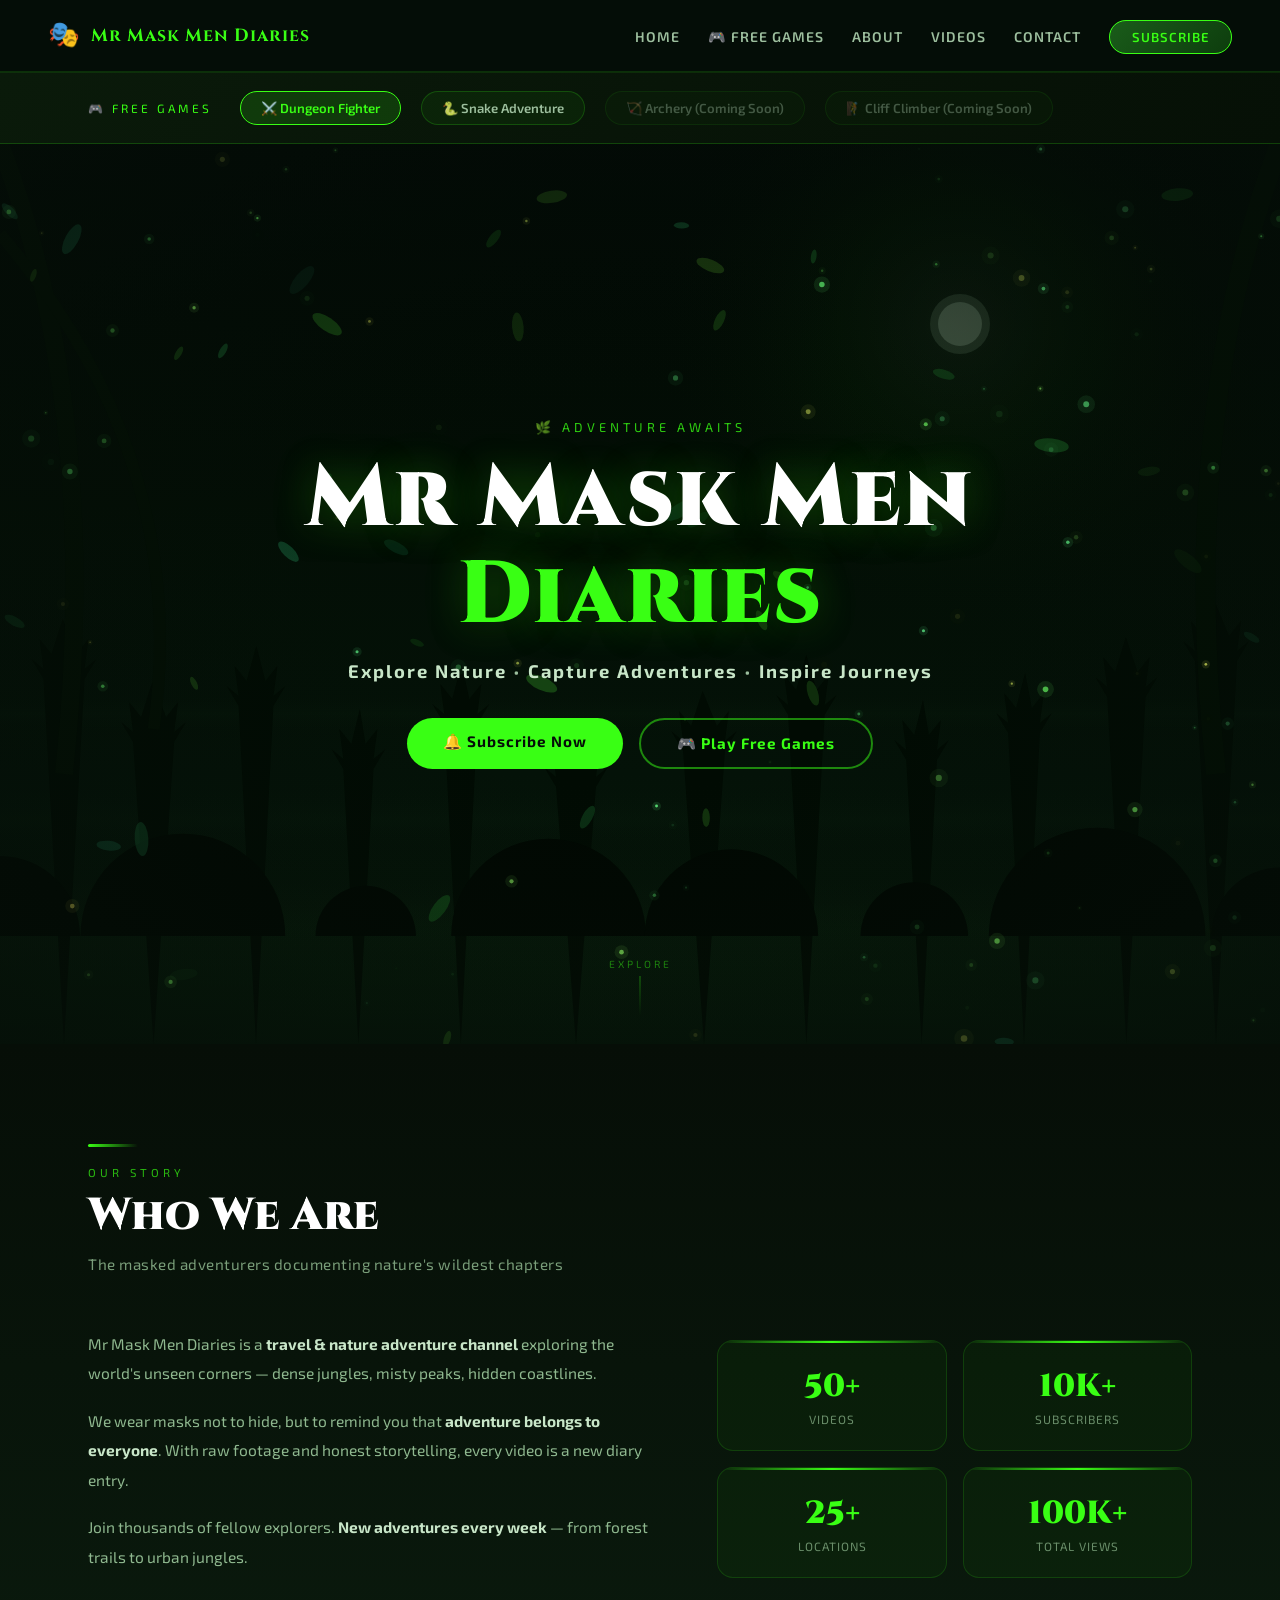
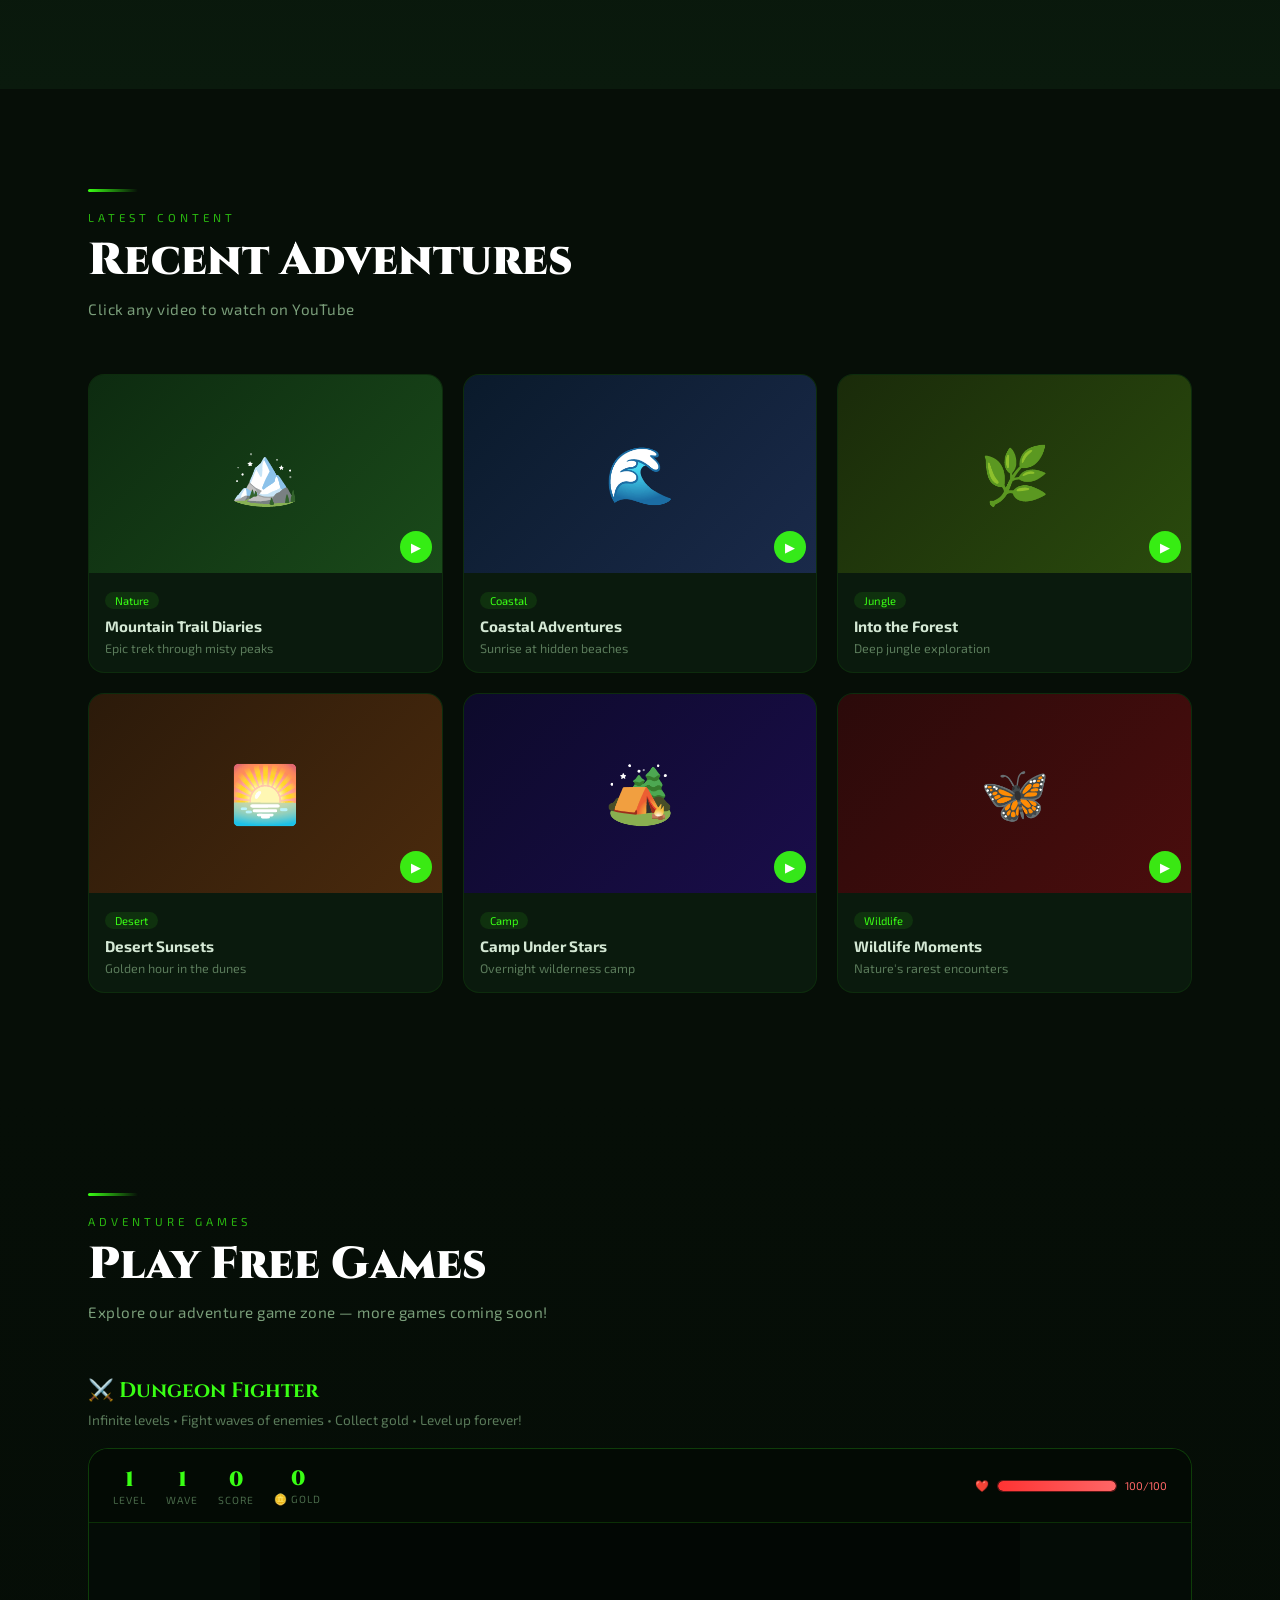
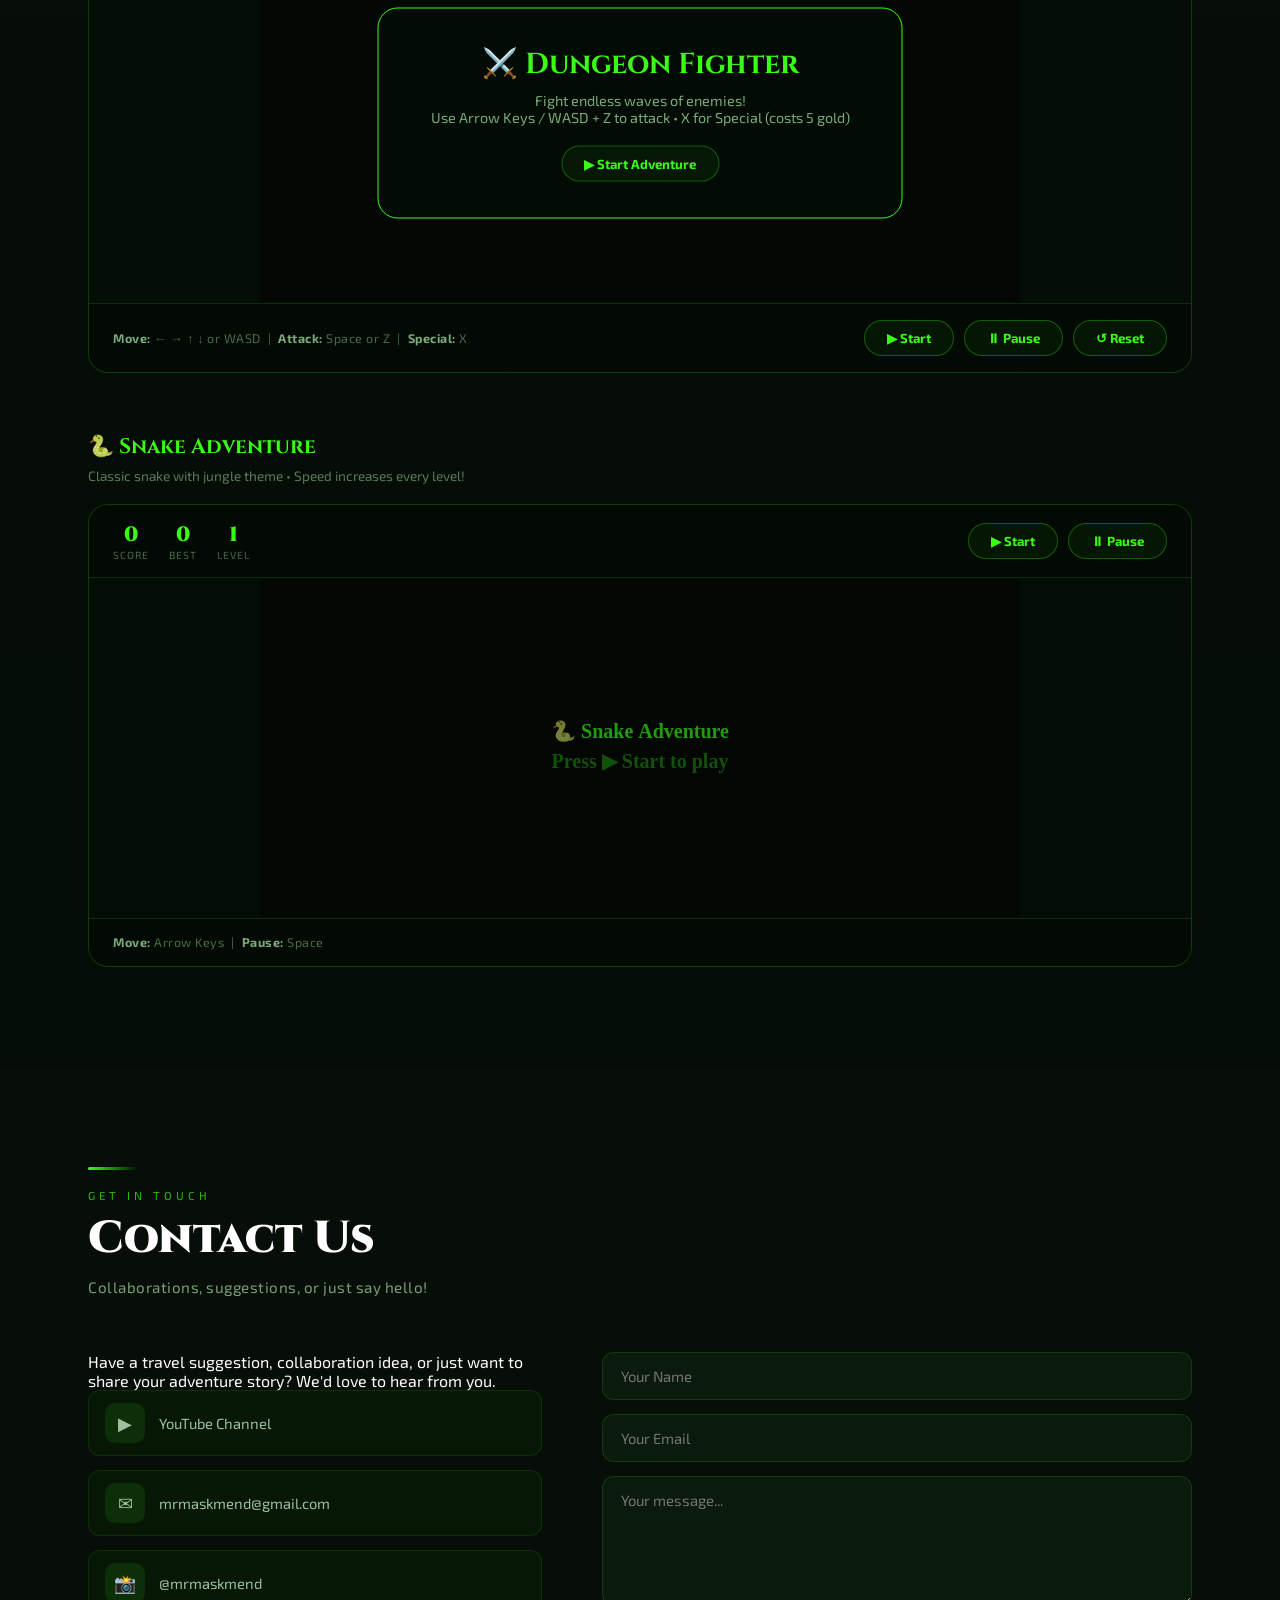
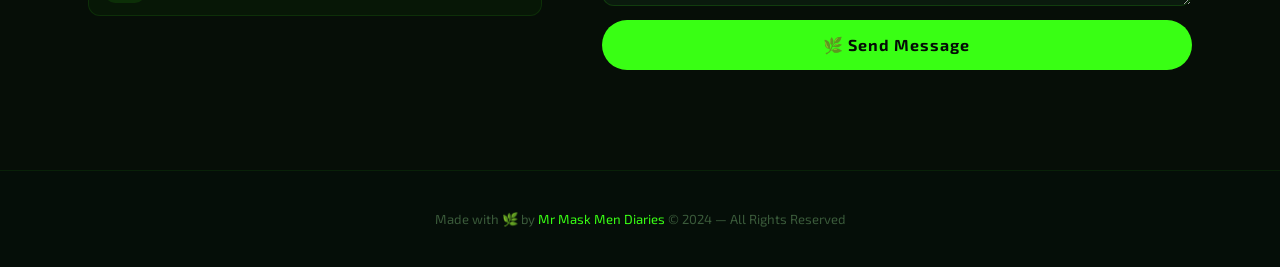
==== commit 83c94fed: "Update index.html" ====
--- a/index.html
+++ b/index.html
@@ -1,349 +1,942 @@
 <!DOCTYPE html>
 <html lang="en">
 <head>
-
-<meta charset="UTF-8">
-<meta name="viewport" content="width=device-width, initial-scale=1.0">
-
-<title>Mr Mask Men Diaries | Nature & Adventure</title>
-
-<meta name="description"
-content="Explore Nature, Travel Adventures and Amazing Journeys with Mr Mask Men Diaries.">
-
-<meta name="keywords"
-content="Nature, Travel, Adventure, Vlog, Mr Mask Men Diaries">
-
-<link rel="preconnect" href="https://fonts.googleapis.com">
-<link rel="preconnect" href="https://fonts.gstatic.com" crossorigin>
-
-<link href="https://fonts.googleapis.com/css2?family=Cinzel:wght@500;700;900&family=Poppins:wght@300;400;500;600;700&display=swap" rel="stylesheet">
-
-<link rel="stylesheet" href="style.css">
-
+<meta charset="UTF-8"/>
+<meta name="viewport" content="width=device-width,initial-scale=1.0"/>
+<title>Mr Mask Men Diaries</title>
+<link href="https://fonts.googleapis.com/css2?family=Cinzel:wght@700;900&family=Exo+2:wght@400;600;700&display=swap" rel="stylesheet"/>
+<style>
+*{margin:0;padding:0;box-sizing:border-box;}
+:root{
+  --green:#00ff88;--dark:#050e08;--nav-h:72px;
+  --jungle1:#0a1a0d;--jungle2:#071208;--accent:#39ff14;
+  --gold:#ffd700;--red:#ff3333;--bark:#3d2b1f;
+}
+html{scroll-behavior:smooth;}
+body{font-family:'Exo 2',sans-serif;background:var(--dark);color:#fff;overflow-x:hidden;}
+
+/* ── NAV ── */
+nav{position:fixed;top:0;left:0;right:0;z-index:300;height:var(--nav-h);display:flex;align-items:center;justify-content:space-between;padding:0 48px;background:rgba(5,14,8,0.92);backdrop-filter:blur(14px);border-bottom:1px solid rgba(57,255,20,0.15);}
+.logo{display:flex;align-items:center;gap:10px;font-family:'Cinzel',serif;font-size:1.1rem;font-weight:700;color:var(--accent);text-decoration:none;letter-spacing:1px;}
+.logo-icon{font-size:1.6rem;}
+.nav-links{display:flex;gap:28px;list-style:none;align-items:center;}
+.nav-links a{color:#9dbf9e;text-decoration:none;font-size:0.88rem;font-weight:600;letter-spacing:1px;text-transform:uppercase;transition:color 0.2s;}
+.nav-links a:hover{color:var(--accent);}
+.nav-cta{padding:8px 22px;background:linear-gradient(135deg,#1a5c1a,#0d3d0d);border:1px solid var(--accent);border-radius:50px;color:var(--accent)!important;font-size:0.82rem!important;}
+.nav-cta:hover{background:var(--accent)!important;color:#050e08!important;}
+
+/* ── HERO ── */
+.hero{position:relative;height:100vh;display:flex;align-items:center;justify-content:center;text-align:center;overflow:hidden;}
+#jungleCanvas{position:absolute;inset:0;width:100%;height:100%;z-index:0;}
+.hero-fog{position:absolute;inset:0;z-index:1;background:radial-gradient(ellipse at center,transparent 30%,rgba(5,14,8,0.7)100%);}
+.hero-content{position:relative;z-index:2;padding:20px;}
+.hero-eyebrow{font-size:0.8rem;letter-spacing:4px;text-transform:uppercase;color:var(--accent);margin-bottom:16px;opacity:0.8;}
+.hero-content h1{font-family:'Cinzel',serif;font-size:clamp(2.8rem,7vw,5.5rem);font-weight:900;letter-spacing:2px;margin-bottom:16px;line-height:1.1;text-shadow:0 0 40px rgba(57,255,20,0.3),0 4px 30px rgba(0,0,0,0.9);}
+.hero-content h1 span{color:var(--accent);}
+.hero-tagline{font-size:clamp(0.9rem,2vw,1.15rem);font-weight:400;color:#9dbf9e;margin-bottom:36px;letter-spacing:2px;}
+.hero-tagline b{color:#c8e6c8;}
+.hero-btns{display:flex;gap:16px;justify-content:center;flex-wrap:wrap;}
+.btn-primary{padding:14px 36px;background:var(--accent);color:#050e08;font-weight:700;font-size:0.95rem;border-radius:50px;border:none;cursor:pointer;transition:transform 0.2s,box-shadow 0.2s;text-decoration:none;letter-spacing:1px;font-family:'Exo 2',sans-serif;}
+.btn-primary:hover{transform:scale(1.06);box-shadow:0 0 30px rgba(57,255,20,0.6);}
+.btn-secondary{padding:14px 36px;background:transparent;color:var(--accent);font-weight:700;font-size:0.95rem;border-radius:50px;border:2px solid rgba(57,255,20,0.5);cursor:pointer;transition:all 0.2s;text-decoration:none;letter-spacing:1px;font-family:'Exo 2',sans-serif;}
+.btn-secondary:hover{background:rgba(57,255,20,0.1);border-color:var(--accent);}
+.hero-scroll{position:absolute;bottom:28px;left:50%;transform:translateX(-50%);z-index:2;display:flex;flex-direction:column;align-items:center;gap:6px;opacity:0.45;animation:bob 2.5s ease-in-out infinite;}
+.hero-scroll span{font-size:0.65rem;letter-spacing:3px;text-transform:uppercase;color:var(--accent);}
+.hero-scroll-line{width:1px;height:40px;background:linear-gradient(to bottom,var(--accent),transparent);}
+@keyframes bob{0%,100%{transform:translateX(-50%) translateY(0);}50%{transform:translateX(-50%) translateY(8px);}}
+
+/* ── SECTION BASE ── */
+.section-wrap{padding:100px 48px;max-width:1200px;margin:0 auto;}
+.section-label{font-size:0.72rem;letter-spacing:4px;text-transform:uppercase;color:var(--accent);margin-bottom:10px;opacity:0.7;}
+.section-title{font-family:'Cinzel',serif;font-size:clamp(1.8rem,4vw,2.8rem);font-weight:900;margin-bottom:12px;line-height:1.2;}
+.section-sub{color:#7a9e7a;font-size:0.95rem;margin-bottom:56px;letter-spacing:0.5px;}
+.section-divider{width:50px;height:3px;background:linear-gradient(90deg,var(--accent),transparent);border-radius:2px;margin-bottom:18px;}
+
+/* ── FREE GAMES NAV SECTION ── */
+.games-nav-bar{background:linear-gradient(135deg,#0a1a0a,#061006);border-bottom:1px solid rgba(57,255,20,0.2);border-top:1px solid rgba(57,255,20,0.1);}
+.games-nav-inner{max-width:1200px;margin:0 auto;padding:18px 48px;display:flex;align-items:center;gap:20px;overflow-x:auto;}
+.games-nav-label{font-size:0.75rem;letter-spacing:3px;text-transform:uppercase;color:var(--accent);white-space:nowrap;margin-right:8px;}
+.game-pill{padding:8px 20px;background:rgba(57,255,20,0.06);border:1px solid rgba(57,255,20,0.2);border-radius:50px;color:#9dbf9e;font-size:0.82rem;font-weight:600;cursor:pointer;white-space:nowrap;transition:all 0.2s;text-decoration:none;}
+.game-pill:hover,.game-pill.active{background:rgba(57,255,20,0.15);border-color:var(--accent);color:var(--accent);}
+
+/* ── ABOUT ── */
+.about-bg{background:linear-gradient(180deg,#060e07,#0a1a0d);}
+.about-grid{display:grid;grid-template-columns:1.2fr 1fr;gap:60px;align-items:center;}
+.about-text p{color:#8fb88f;line-height:1.9;margin-bottom:18px;font-size:0.97rem;}
+.about-text p b{color:#c8e6c8;}
+.stats-grid{display:grid;grid-template-columns:1fr 1fr;gap:16px;}
+.stat-card{background:rgba(57,255,20,0.04);border:1px solid rgba(57,255,20,0.15);border-radius:16px;padding:24px 20px;text-align:center;position:relative;overflow:hidden;}
+.stat-card::before{content:'';position:absolute;top:0;left:0;right:0;height:2px;background:linear-gradient(90deg,transparent,var(--accent),transparent);}
+.stat-num{font-family:'Cinzel',serif;font-size:2rem;font-weight:900;color:var(--accent);}
+.stat-lbl{font-size:0.75rem;color:#6a8e6a;margin-top:4px;letter-spacing:1px;text-transform:uppercase;}
+
+/* ── VIDEOS ── */
+.videos-bg{background:#060e07;}
+.video-grid{display:grid;grid-template-columns:repeat(3,1fr);gap:20px;}
+.video-card{background:#0a1a0d;border-radius:16px;overflow:hidden;border:1px solid rgba(57,255,20,0.08);transition:transform 0.25s,border-color 0.25s,box-shadow 0.25s;cursor:pointer;text-decoration:none;color:inherit;display:block;}
+.video-card:hover{transform:translateY(-8px);border-color:rgba(57,255,20,0.35);box-shadow:0 20px 40px rgba(0,0,0,0.5),0 0 20px rgba(57,255,20,0.08);}
+.video-thumb{width:100%;aspect-ratio:16/9;display:flex;align-items:center;justify-content:center;font-size:3.5rem;position:relative;overflow:hidden;}
+.thumb-t1{background:linear-gradient(135deg,#0d2b10,#1a4a1a);}
+.thumb-t2{background:linear-gradient(135deg,#0a1a2b,#1a2a4a);}
+.thumb-t3{background:linear-gradient(135deg,#1a2b0a,#2a4a0d);}
+.thumb-t4{background:linear-gradient(135deg,#2b1a0a,#4a2a0d);}
+.thumb-t5{background:linear-gradient(135deg,#0d0a2b,#1a0d4a);}
+.thumb-t6{background:linear-gradient(135deg,#2b0a0a,#4a0d0d);}
+.video-play{position:absolute;bottom:10px;right:10px;width:32px;height:32px;background:rgba(57,255,20,0.9);border-radius:50%;display:flex;align-items:center;justify-content:center;font-size:0.8rem;}
+.video-info{padding:16px;}
+.video-info h3{font-size:0.95rem;font-weight:700;margin-bottom:6px;color:#d4e8d4;}
+.video-info p{font-size:0.78rem;color:#5a7a5a;}
+.video-tag{display:inline-block;padding:2px 10px;background:rgba(57,255,20,0.1);border-radius:20px;font-size:0.7rem;color:var(--accent);margin-bottom:8px;}
+
+/* ── GAMES SECTION ── */
+.games-bg{background:linear-gradient(180deg,#060e07,#040c06);}
+.games-grid{display:grid;grid-template-columns:1fr 1fr;gap:24px;margin-bottom:40px;}
+.game-select-card{background:#0a1a0d;border:1px solid rgba(57,255,20,0.12);border-radius:20px;padding:24px;cursor:pointer;transition:all 0.25s;display:flex;align-items:center;gap:20px;}
+.game-select-card:hover,.game-select-card.selected{border-color:var(--accent);background:rgba(57,255,20,0.07);box-shadow:0 0 20px rgba(57,255,20,0.1);}
+.game-icon-big{font-size:2.8rem;flex-shrink:0;}
+.game-card-info h3{font-size:1rem;font-weight:700;color:#d4e8d4;margin-bottom:4px;}
+.game-card-info p{font-size:0.8rem;color:#5a7a5a;}
+.game-badge{display:inline-block;padding:2px 10px;background:rgba(57,255,20,0.1);border-radius:20px;font-size:0.68rem;color:var(--accent);margin-top:6px;}
+
+/* DUNGEON GAME AREA */
+.dungeon-area{background:#040c06;border:1px solid rgba(57,255,20,0.2);border-radius:20px;overflow:hidden;}
+.dungeon-hud{display:flex;align-items:center;justify-content:space-between;padding:16px 24px;background:#030a04;border-bottom:1px solid rgba(57,255,20,0.15);}
+.hud-group{display:flex;align-items:center;gap:20px;}
+.hud-item{text-align:center;}
+.hud-val{font-family:'Cinzel',serif;font-size:1.3rem;font-weight:900;color:var(--accent);}
+.hud-lbl{font-size:0.65rem;color:#4a6a4a;text-transform:uppercase;letter-spacing:1px;}
+.health-bar-wrap{display:flex;align-items:center;gap:8px;}
+.health-bar{width:120px;height:12px;background:#1a0a0a;border-radius:6px;border:1px solid rgba(255,51,51,0.3);overflow:hidden;}
+.health-fill{height:100%;background:linear-gradient(90deg,#ff3333,#ff6666);border-radius:6px;transition:width 0.3s;}
+.health-lbl{font-size:0.7rem;color:#ff6666;}
+#dungeonCanvas{display:block;margin:0 auto;background:#040c06;}
+.dungeon-controls{padding:16px 24px;background:#030a04;border-top:1px solid rgba(57,255,20,0.15);display:flex;align-items:center;justify-content:space-between;flex-wrap:wrap;gap:12px;}
+.ctrl-hint{font-size:0.78rem;color:#4a6a4a;letter-spacing:0.5px;}
+.ctrl-hint b{color:#7aaa7a;}
+.dungeon-btns{display:flex;gap:10px;}
+.d-btn-ctrl{padding:9px 22px;border-radius:50px;border:1px solid rgba(57,255,20,0.3);background:rgba(57,255,20,0.05);color:var(--accent);font-weight:700;font-size:0.82rem;cursor:pointer;transition:all 0.2s;font-family:'Exo 2',sans-serif;}
+.d-btn-ctrl:hover{background:rgba(57,255,20,0.15);border-color:var(--accent);}
+#dungeonMsg{display:none;position:absolute;top:50%;left:50%;transform:translate(-50%,-50%);background:rgba(4,12,6,0.97);border:1px solid var(--accent);border-radius:20px;padding:36px 52px;text-align:center;z-index:10;min-width:280px;}
+#dungeonMsg h2{font-family:'Cinzel',serif;font-size:1.8rem;color:var(--accent);margin-bottom:8px;}
+#dungeonMsg p{color:#7aaa7a;margin-bottom:20px;font-size:0.9rem;}
+.dungeon-wrap{position:relative;}
+
+/* SNAKE GAME */
+.snake-area{background:#040c06;border:1px solid rgba(57,255,20,0.2);border-radius:20px;overflow:hidden;}
+#snakeCanvas{display:block;margin:0 auto;background:#040c06;}
+.snake-hud{display:flex;align-items:center;justify-content:space-between;padding:16px 24px;background:#030a04;border-bottom:1px solid rgba(57,255,20,0.15);}
+
+/* ── CONTACT ── */
+.contact-bg{background:#060e07;}
+.contact-grid{display:grid;grid-template-columns:1fr 1.3fr;gap:60px;}
+.contact-info p{color:#7a9e7a;line-height:1.9;margin-bottom:28px;font-size:0.95rem;}
+.contact-links{display:flex;flex-direction:column;gap:14px;}
+.contact-link{display:flex;align-items:center;gap:14px;color:#9dbf9e;text-decoration:none;font-size:0.92rem;transition:color 0.2s;padding:12px 16px;background:rgba(57,255,20,0.04);border:1px solid rgba(57,255,20,0.1);border-radius:12px;}
+.contact-link:hover{color:var(--accent);border-color:rgba(57,255,20,0.3);background:rgba(57,255,20,0.08);}
+.contact-link .c-icon{width:40px;height:40px;border-radius:10px;background:rgba(57,255,20,0.1);display:flex;align-items:center;justify-content:center;font-size:1.1rem;flex-shrink:0;}
+.cf{display:flex;flex-direction:column;gap:14px;}
+.cf input,.cf textarea{background:#0a1a0d;border:1px solid rgba(57,255,20,0.15);border-radius:12px;padding:14px 18px;color:#d4e8d4;font-size:0.93rem;outline:none;transition:border-color 0.2s;font-family:'Exo 2',sans-serif;}
+.cf input:focus,.cf textarea:focus{border-color:rgba(57,255,20,0.5);}
+.cf textarea{min-height:130px;resize:vertical;}
+.cf button{padding:15px;background:var(--accent);color:#040c06;font-weight:700;border:none;border-radius:50px;cursor:pointer;font-size:1rem;transition:transform 0.2s,box-shadow 0.2s;font-family:'Exo 2',sans-serif;letter-spacing:1px;}
+.cf button:hover{transform:scale(1.03);box-shadow:0 0 25px rgba(57,255,20,0.4);}
+
+/* FOOTER */
+footer{text-align:center;padding:40px;border-top:1px solid rgba(57,255,20,0.08);color:#3a5a3a;font-size:0.82rem;}
+footer span{color:var(--accent);}
+
+/* MOBILE D-PAD */
+.mobile-dpad{display:none;grid-template-columns:repeat(3,48px);grid-template-rows:48px 48px;gap:6px;margin:14px auto 0;width:fit-content;}
+.dp{width:48px;height:48px;border-radius:12px;border:1px solid rgba(57,255,20,0.25);background:rgba(57,255,20,0.05);color:var(--accent);font-size:1.3rem;cursor:pointer;display:flex;align-items:center;justify-content:center;transition:all 0.15s;-webkit-tap-highlight-color:transparent;}
+.dp:active{background:rgba(57,255,20,0.2);}
+
+@media(max-width:900px){
+  .about-grid,.contact-grid{grid-template-columns:1fr;}
+  .video-grid{grid-template-columns:1fr 1fr;}
+  .games-grid{grid-template-columns:1fr;}
+  nav{padding:0 20px;}.nav-links{gap:14px;}
+  .section-wrap{padding:70px 20px;}
+  .games-nav-inner{padding:14px 20px;}
+  .mobile-dpad{display:grid;}
+}
+@media(max-width:540px){.video-grid{grid-template-columns:1fr;}}
+</style>
 </head>
-
 <body>
 
-<!-- LOADER -->
-
-<div id="loader">
-
-    <h1>Mr Mask Men Diaries</h1>
-
+<!-- NAV -->
+<nav>
+  <a href="#home" class="logo"><span class="logo-icon">🎭</span>Mr Mask Men Diaries</a>
+  <ul class="nav-links">
+    <li><a href="#home">Home</a></li>
+    <li><a href="#games-section">🎮 Free Games</a></li>
+    <li><a href="#about">About</a></li>
+    <li><a href="#videos">Videos</a></li>
+    <li><a href="#contact">Contact</a></li>
+    <li><a href="https://www.youtube.com/@MrMaskMenDiaries?sub_confirmation=1" target="_blank" class="nav-cta">Subscribe</a></li>
+  </ul>
+</nav>
+
+<!-- FREE GAMES QUICK-NAV BAR (just below nav) -->
+<div class="games-nav-bar" style="margin-top:var(--nav-h);">
+  <div class="games-nav-inner">
+    <span class="games-nav-label">🎮 Free Games</span>
+    <a href="#dungeon-game" class="game-pill active">⚔️ Dungeon Fighter</a>
+    <a href="#snake-game" class="game-pill">🐍 Snake Adventure</a>
+    <span class="game-pill" style="opacity:0.4;cursor:default;">🏹 Archery (Coming Soon)</span>
+    <span class="game-pill" style="opacity:0.4;cursor:default;">🧗 Cliff Climber (Coming Soon)</span>
+  </div>
 </div>
 
-<!-- NAVBAR -->
-
-<nav>
-
-    <div class="logo">
-
-        🎭 Mr Mask Men Diaries
-
+<!-- HERO -->
+<section class="hero" id="home">
+  <canvas id="jungleCanvas"></canvas>
+  <div class="hero-fog"></div>
+  <div class="hero-content">
+    <div class="hero-eyebrow">🌿 Adventure Awaits</div>
+    <h1>Mr Mask Men<br><span>Diaries</span></h1>
+    <p class="hero-tagline"><b>Explore Nature</b> &bull; <b>Capture Adventures</b> &bull; <b>Inspire Journeys</b></p>
+    <div class="hero-btns">
+      <a class="btn-primary" href="https://www.youtube.com/@MrMaskMenDiaries?sub_confirmation=1" target="_blank">🔔 Subscribe Now</a>
+      <a class="btn-secondary" href="#games-section">🎮 Play Free Games</a>
     </div>
-
-    <ul>
-
-        <li><a href="#home">Home</a></li>
-
-        <li><a href="#about">About</a></li>
-
-        <li><a href="#gallery">Gallery</a></li>
-
-        <li><a href="#videos">Videos</a></li>
-
-        <li><a href="#contact">Contact</a></li>
-
-    </ul>
-
-</nav>
-
-<!-- HERO -->
-
-<section id="home" class="hero">
-
-<video autoplay muted loop playsinline class="bg-video">
-
-<source src="assets/hero-video.mp4" type="video/mp4">
-
-</video>
-
-<div class="overlay"></div>
-
-<div id="particles-js"></div>
-
-<div class="hero-content">
-
-<span class="tag">
-
-🌿 Nature • Travel • Adventure
-
-</span>
-
-<h1>
-
-MR MASK MEN<br>
-
-<span>DIARIES</span>
-
-</h1>
-
-<p>
-
-Explore Nature, Capture Adventures,
-and Inspire New Journeys.
-
-</p>
-
-<div class="hero-buttons">
-
-<a href="https://www.youtube.com/@MrMaskMenDiaries"
-target="_blank"
-class="btn">
-
-Subscribe Now
-
-</a>
-
-<a href="#gallery"
-class="btn btn-outline">
-
-Explore More
-
-</a>
-
+  </div>
+  <div class="hero-scroll"><span>Explore</span><div class="hero-scroll-line"></div></div>
+</section>
+
+<!-- ABOUT -->
+<div class="about-bg" id="about">
+  <div class="section-wrap">
+    <div class="section-divider"></div>
+    <div class="section-label">Our Story</div>
+    <h2 class="section-title">Who We Are</h2>
+    <p class="section-sub">The masked adventurers documenting nature's wildest chapters</p>
+    <div class="about-grid">
+      <div class="about-text">
+        <p>Mr Mask Men Diaries is a <b>travel & nature adventure channel</b> exploring the world's unseen corners — dense jungles, misty peaks, hidden coastlines.</p>
+        <p>We wear masks not to hide, but to remind you that <b>adventure belongs to everyone</b>. With raw footage and honest storytelling, every video is a new diary entry.</p>
+        <p>Join thousands of fellow explorers. <b>New adventures every week</b> — from forest trails to urban jungles.</p>
+      </div>
+      <div class="stats-grid">
+        <div class="stat-card"><div class="stat-num">50+</div><div class="stat-lbl">Videos</div></div>
+        <div class="stat-card"><div class="stat-num">10K+</div><div class="stat-lbl">Subscribers</div></div>
+        <div class="stat-card"><div class="stat-num">25+</div><div class="stat-lbl">Locations</div></div>
+        <div class="stat-card"><div class="stat-num">100K+</div><div class="stat-lbl">Total Views</div></div>
+      </div>
+    </div>
+  </div>
 </div>
 
-<div class="counter-box">
-
-<h3>Growing Community</h3>
-
-<span id="counter">0</span>
-
+<!-- VIDEOS -->
+<div class="videos-bg" id="videos">
+  <div class="section-wrap">
+    <div class="section-divider"></div>
+    <div class="section-label">Latest Content</div>
+    <h2 class="section-title">Recent Adventures</h2>
+    <p class="section-sub">Click any video to watch on YouTube</p>
+    <div class="video-grid">
+      <a class="video-card" href="https://www.youtube.com/@MrMaskMenDiaries" target="_blank">
+        <div class="video-thumb thumb-t1"><span>🏔️</span><div class="video-play">▶</div></div>
+        <div class="video-info"><div class="video-tag">Nature</div><h3>Mountain Trail Diaries</h3><p>Epic trek through misty peaks</p></div>
+      </a>
+      <a class="video-card" href="https://www.youtube.com/@MrMaskMenDiaries" target="_blank">
+        <div class="video-thumb thumb-t2"><span>🌊</span><div class="video-play">▶</div></div>
+        <div class="video-info"><div class="video-tag">Coastal</div><h3>Coastal Adventures</h3><p>Sunrise at hidden beaches</p></div>
+      </a>
+      <a class="video-card" href="https://www.youtube.com/@MrMaskMenDiaries" target="_blank">
+        <div class="video-thumb thumb-t3"><span>🌿</span><div class="video-play">▶</div></div>
+        <div class="video-info"><div class="video-tag">Jungle</div><h3>Into the Forest</h3><p>Deep jungle exploration</p></div>
+      </a>
+      <a class="video-card" href="https://www.youtube.com/@MrMaskMenDiaries" target="_blank">
+        <div class="video-thumb thumb-t4"><span>🌅</span><div class="video-play">▶</div></div>
+        <div class="video-info"><div class="video-tag">Desert</div><h3>Desert Sunsets</h3><p>Golden hour in the dunes</p></div>
+      </a>
+      <a class="video-card" href="https://www.youtube.com/@MrMaskMenDiaries" target="_blank">
+        <div class="video-thumb thumb-t5"><span>🏕️</span><div class="video-play">▶</div></div>
+        <div class="video-info"><div class="video-tag">Camp</div><h3>Camp Under Stars</h3><p>Overnight wilderness camp</p></div>
+      </a>
+      <a class="video-card" href="https://www.youtube.com/@MrMaskMenDiaries" target="_blank">
+        <div class="video-thumb thumb-t6"><span>🦋</span><div class="video-play">▶</div></div>
+        <div class="video-info"><div class="video-tag">Wildlife</div><h3>Wildlife Moments</h3><p>Nature's rarest encounters</p></div>
+      </a>
+    </div>
+  </div>
 </div>
 
+<!-- GAMES SECTION -->
+<div class="games-bg" id="games-section">
+  <div class="section-wrap">
+    <div class="section-divider"></div>
+    <div class="section-label">Adventure Games</div>
+    <h2 class="section-title">Play Free Games</h2>
+    <p class="section-sub">Explore our adventure game zone — more games coming soon!</p>
+
+    <!-- DUNGEON FIGHTER -->
+    <div id="dungeon-game" style="margin-bottom:60px;">
+      <h3 style="font-family:'Cinzel',serif;color:var(--accent);margin-bottom:6px;font-size:1.3rem;">⚔️ Dungeon Fighter</h3>
+      <p style="color:#5a7a5a;font-size:0.85rem;margin-bottom:20px;">Infinite levels • Fight waves of enemies • Collect gold • Level up forever!</p>
+      <div class="dungeon-area">
+        <div class="dungeon-hud">
+          <div class="hud-group">
+            <div class="hud-item"><div class="hud-val" id="d-level">1</div><div class="hud-lbl">Level</div></div>
+            <div class="hud-item"><div class="hud-val" id="d-wave">1</div><div class="hud-lbl">Wave</div></div>
+            <div class="hud-item"><div class="hud-val" id="d-score">0</div><div class="hud-lbl">Score</div></div>
+            <div class="hud-item"><div class="hud-val" id="d-gold">0</div><div class="hud-lbl">🪙 Gold</div></div>
+          </div>
+          <div class="health-bar-wrap">
+            <span class="health-lbl">❤️</span>
+            <div class="health-bar"><div class="health-fill" id="health-fill" style="width:100%"></div></div>
+            <span class="health-lbl" id="health-text">100/100</span>
+          </div>
+        </div>
+        <div class="dungeon-wrap">
+          <canvas id="dungeonCanvas" width="760" height="380"></canvas>
+          <div id="dungeonMsg">
+            <h2 id="dmsg-title">⚔️ Dungeon Fighter</h2>
+            <p id="dmsg-sub">Fight endless waves of enemies!<br>Use Arrow Keys / WASD + Space to attack</p>
+            <button class="d-btn-ctrl" onclick="startDungeon()">▶ Start Adventure</button>
+          </div>
+        </div>
+        <div class="dungeon-controls">
+          <span class="ctrl-hint"><b>Move:</b> ← → ↑ ↓ or WASD &nbsp;|&nbsp; <b>Attack:</b> Space or Z &nbsp;|&nbsp; <b>Special:</b> X</span>
+          <div class="dungeon-btns">
+            <button class="d-btn-ctrl" onclick="startDungeon()">▶ Start</button>
+            <button class="d-btn-ctrl" onclick="pauseDungeon()">⏸ Pause</button>
+            <button class="d-btn-ctrl" onclick="resetDungeon()">↺ Reset</button>
+          </div>
+        </div>
+      </div>
+    </div>
+
+    <!-- SNAKE GAME -->
+    <div id="snake-game">
+      <h3 style="font-family:'Cinzel',serif;color:var(--accent);margin-bottom:6px;font-size:1.3rem;">🐍 Snake Adventure</h3>
+      <p style="color:#5a7a5a;font-size:0.85rem;margin-bottom:20px;">Classic snake with jungle theme • Speed increases every level!</p>
+      <div class="snake-area">
+        <div class="snake-hud">
+          <div class="hud-group">
+            <div class="hud-item"><div class="hud-val" id="s-score">0</div><div class="hud-lbl">Score</div></div>
+            <div class="hud-item"><div class="hud-val" id="s-best">0</div><div class="hud-lbl">Best</div></div>
+            <div class="hud-item"><div class="hud-val" id="s-level">1</div><div class="hud-lbl">Level</div></div>
+          </div>
+          <div class="dungeon-btns">
+            <button class="d-btn-ctrl" onclick="startSnake()">▶ Start</button>
+            <button class="d-btn-ctrl" onclick="pauseSnake()">⏸ Pause</button>
+          </div>
+        </div>
+        <canvas id="snakeCanvas" width="760" height="340"></canvas>
+        <div class="dungeon-controls">
+          <span class="ctrl-hint"><b>Move:</b> Arrow Keys &nbsp;|&nbsp; <b>Pause:</b> Space</span>
+        </div>
+        <div class="mobile-dpad" id="sdpad">
+          <div></div><button class="dp" onclick="sd(0,-1)">▲</button><div></div>
+          <button class="dp" onclick="sd(-1,0)">◀</button>
+          <button class="dp" onclick="sd(0,1)">▼</button>
+          <button class="dp" onclick="sd(1,0)">▶</button>
+        </div>
+      </div>
+    </div>
+  </div>
 </div>
 
-</section>
-
-<!-- ABOUT -->
-
-<section id="about" class="about">
-
-<div class="container">
-
-<div class="section-title">
-
-<h2>About The Channel</h2>
-
-<p>
-Adventure, Exploration and Real Nature Stories
-</p>
-
+<!-- CONTACT -->
+<div class="contact-bg" id="contact">
+  <div class="section-wrap">
+    <div class="section-divider"></div>
+    <div class="section-label">Get In Touch</div>
+    <h2 class="section-title">Contact Us</h2>
+    <p class="section-sub">Collaborations, suggestions, or just say hello!</p>
+    <div class="contact-grid">
+      <div>
+        <p>Have a travel suggestion, collaboration idea, or just want to share your adventure story? We'd love to hear from you.</p>
+        <div class="contact-links">
+          <a class="contact-link" href="https://www.youtube.com/@MrMaskMenDiaries" target="_blank"><div class="c-icon">▶</div>YouTube Channel</a>
+          <a class="contact-link" href="mailto:mrmaskmend@gmail.com"><div class="c-icon">✉</div>mrmaskmend@gmail.com</a>
+          <a class="contact-link" href="https://www.instagram.com/mrmaskmend" target="_blank"><div class="c-icon">📸</div>@mrmaskmend</a>
+        </div>
+      </div>
+      <div class="cf">
+        <input type="text" placeholder="Your Name"/>
+        <input type="email" placeholder="Your Email"/>
+        <textarea placeholder="Your message..."></textarea>
+        <button>🌿 Send Message</button>
+      </div>
+    </div>
+  </div>
 </div>
 
-<div class="about-grid">
-
-<div class="about-text">
-
-<p>
-
-Mr Mask Men Diaries is a channel dedicated
-to exploring hidden places, natural beauty,
-travel experiences and unforgettable journeys.
-
-</p>
-
-<p>
-
-Every video captures real adventures,
-beautiful landscapes and inspiring stories.
-
-</p>
-
-</div>
-
-<div class="stats">
-
-<div class="stat">
-
-<h3>100+</h3>
-
-<p>Videos</p>
-
-</div>
-
-<div class="stat">
-
-<h3>50K+</h3>
-
-<p>Views</p>
-
-</div>
-
-<div class="stat">
-
-<h3>10K+</h3>
-
-<p>Subscribers</p>
-
-</div>
-
-<div class="stat">
-
-<h3>25+</h3>
-
-<p>Locations</p>
-
-</div>
-
-</div>
-
-</div>
-
-</div>
-
-</section>
-
-<!-- GALLERY -->
-
-<section id="gallery" class="gallery-section">
-
-<div class="container">
-
-<div class="section-title">
-
-<h2>Adventure Gallery</h2>
-
-<p>Beautiful Moments From Our Journey</p>
-
-</div>
-
-<div class="gallery">
-
-<img src="assets/img1.jpg" alt="">
-<img src="assets/img2.jpg" alt="">
-<img src="assets/img3.jpg" alt="">
-<img src="assets/img1.jpg" alt="">
-<img src="assets/img2.jpg" alt="">
-<img src="assets/img3.jpg" alt="">
-
-</div>
-
-</div>
-
-</section>
-
-<!-- FEATURED VIDEO -->
-
-<section id="videos" class="featured-video">
-
-<div class="container">
-
-<div class="section-title">
-
-<h2>Featured Adventure</h2>
-
-<p>Watch Our Latest Journey</p>
-
-</div>
-
-<iframe
-src="https://www.youtube.com/embed/YOUR_VIDEO_ID"
-allowfullscreen>
-</iframe>
-
-</div>
-
-</section>
-
-<!-- CONTACT -->
-
-<section id="contact" class="contact">
-
-<div class="container">
-
-<div class="section-title">
-
-<h2>Contact Us</h2>
-
-<p>Let's Connect</p>
-
-</div>
-
-<form>
-
-<input type="text"
-placeholder="Your Name">
-
-<input type="email"
-placeholder="Your Email">
-
-<textarea
-placeholder="Your Message">
-</textarea>
-
-<button type="submit">
-
-Send Message
-
-</button>
-
-</form>
-
-</div>
-
-</section>
-
-<!-- FOOTER -->
-
-<footer>
-
-<h3>Mr Mask Men Diaries</h3>
-
-<p>
-
-Explore Nature • Capture Adventures • Inspire Journeys
-
-</p>
-
-<div class="socials">
-
-<a href="#">YouTube</a>
-
-<a href="#">Instagram</a>
-
-<a href="#">Facebook</a>
-
-</div>
-
-<p class="copyright">
-
-© 2026 Mr Mask Men Diaries
-
-</p>
-
-</footer>
-
-<!-- NATURE SOUND -->
-
-<button id="soundBtn">
-
-🌿 Nature Sound
-
-</button>
-
-<audio id="natureAudio" loop>
-
-<source src="assets/nature.mp3">
-
-</audio>
-
-<script src="https://cdn.jsdelivr.net/particles.js/2.0.0/particles.min.js"></script>
-
-<script src="https://unpkg.com/scrollreveal"></script>
-
-<script src="script.js"></script>
-
+<footer><p>Made with 🌿 by <span>Mr Mask Men Diaries</span> &copy; 2024 — All Rights Reserved</p></footer>
+
+<script>
+/* ══════════════════════════════════════
+   JUNGLE HERO CANVAS ANIMATION
+══════════════════════════════════════ */
+(function(){
+  const cv=document.getElementById('jungleCanvas');
+  const cx=cv.getContext('2d');
+  let W,H,t=0;
+  const fireflies=[];
+  const leaves=[];
+
+  function resize(){W=cv.width=window.innerWidth;H=cv.height=window.innerHeight;}
+  resize();window.addEventListener('resize',()=>{resize();init();});
+
+  class Firefly{
+    constructor(){this.reset(true);}
+    reset(init){
+      this.x=Math.random()*W;
+      this.y=init?Math.random()*H:H+10;
+      this.r=Math.random()*2.5+0.8;
+      this.spd=Math.random()*0.4+0.15;
+      this.a=0;this.maxA=Math.random()*0.8+0.2;
+      this.blinkRate=Math.random()*0.02+0.01;
+      this.hue=Math.random()<0.7?100+Math.random()*40:55+Math.random()*20;
+    }
+    update(){
+      this.y-=this.spd;
+      this.x+=Math.sin(t*0.008+this.y*0.015)*0.6;
+      this.a=this.maxA*Math.abs(Math.sin(t*this.blinkRate+this.x));
+      if(this.y<-10)this.reset(false);
+    }
+    draw(){
+      cx.beginPath();cx.arc(this.x,this.y,this.r,0,Math.PI*2);
+      cx.fillStyle=`hsla(${this.hue},100%,70%,${this.a})`;cx.fill();
+      cx.beginPath();cx.arc(this.x,this.y,this.r*3,0,Math.PI*2);
+      cx.fillStyle=`hsla(${this.hue},100%,70%,${this.a*0.15})`;cx.fill();
+    }
+  }
+
+  class Leaf{
+    constructor(){this.reset(true);}
+    reset(init){
+      this.x=Math.random()*W;
+      this.y=init?Math.random()*H:-20;
+      this.size=Math.random()*12+6;
+      this.spd=Math.random()*0.8+0.3;
+      this.drift=Math.random()*2-1;
+      this.rot=Math.random()*Math.PI*2;
+      this.rotSpd=(Math.random()-0.5)*0.04;
+      this.a=Math.random()*0.4+0.1;
+      this.hue=100+Math.random()*60;
+    }
+    update(){
+      this.y+=this.spd;this.x+=this.drift*0.3;this.rot+=this.rotSpd;
+      if(this.y>H+20)this.reset(false);
+    }
+    draw(){
+      cx.save();cx.translate(this.x,this.y);cx.rotate(this.rot);
+      cx.beginPath();cx.ellipse(0,0,this.size,this.size*0.4,0,0,Math.PI*2);
+      cx.fillStyle=`hsla(${this.hue},60%,30%,${this.a})`;cx.fill();
+      cx.restore();
+    }
+  }
+
+  function init(){
+    fireflies.length=0;leaves.length=0;
+    for(let i=0;i<120;i++)fireflies.push(new Firefly());
+    for(let i=0;i<40;i++)leaves.push(new Leaf());
+  }
+  init();
+
+  function drawJungleBG(){
+    // Deep dark sky-to-jungle gradient
+    const bg=cx.createLinearGradient(0,0,0,H);
+    bg.addColorStop(0,'#010804');
+    bg.addColorStop(0.4,'#030e05');
+    bg.addColorStop(0.7,'#041208');
+    bg.addColorStop(1,'#061a0a');
+    cx.fillStyle=bg;cx.fillRect(0,0,W,H);
+
+    // Moon glow
+    const mx=W*0.75,my=H*0.2;
+    const mg=cx.createRadialGradient(mx,my,0,mx,my,H*0.35);
+    mg.addColorStop(0,'rgba(180,255,180,0.06)');
+    mg.addColorStop(0.4,'rgba(57,255,20,0.03)');
+    mg.addColorStop(1,'rgba(0,0,0,0)');
+    cx.fillStyle=mg;cx.fillRect(0,0,W,H);
+
+    // Moon
+    cx.beginPath();cx.arc(mx,my,30,0,Math.PI*2);
+    cx.fillStyle='rgba(200,255,200,0.12)';cx.fill();
+    cx.beginPath();cx.arc(mx,my,22,0,Math.PI*2);
+    cx.fillStyle='rgba(220,255,220,0.18)';cx.fill();
+
+    // Ground fog
+    const fg=cx.createLinearGradient(0,H*0.75,0,H);
+    fg.addColorStop(0,'rgba(0,0,0,0)');
+    fg.addColorStop(0.5,'rgba(10,30,12,0.35)');
+    fg.addColorStop(1,'rgba(5,20,8,0.7)');
+    cx.fillStyle=fg;cx.fillRect(0,H*0.75,W,H);
+
+    // Moving mist layers
+    for(let i=0;i<3;i++){
+      const mw=W*1.5,mh=60+i*30;
+      const mx2=-((t*0.03*(i+1))%(mw))+(-mw/2);
+      const mg2=cx.createLinearGradient(0,H*(0.6+i*0.1),0,H*(0.6+i*0.1)+mh);
+      mg2.addColorStop(0,'rgba(0,0,0,0)');
+      mg2.addColorStop(0.5,`rgba(15,40,18,${0.12-i*0.03})`);
+      mg2.addColorStop(1,'rgba(0,0,0,0)');
+      cx.fillStyle=mg2;cx.fillRect(mx2,H*(0.6+i*0.1),mw,mh);
+      cx.fillRect(mx2+mw,H*(0.6+i*0.1),mw,mh);
+    }
+
+    // Background trees (dark silhouettes)
+    drawTrees(cx,W,H,t);
+  }
+
+  function drawTrees(cx,W,H,t){
+    // Far trees
+    cx.fillStyle='rgba(2,10,3,0.9)';
+    const treeX=[0.05,0.12,0.2,0.28,0.36,0.45,0.55,0.63,0.72,0.8,0.88,0.95];
+    const treeH=[0.55,0.62,0.58,0.65,0.6,0.67,0.63,0.59,0.64,0.61,0.57,0.53];
+    treeX.forEach((tx,i)=>{
+      const x=tx*W,baseH=treeH[i]*H;
+      const sway=Math.sin(t*0.0015+i*1.2)*3;
+      cx.beginPath();
+      cx.moveTo(x,H);
+      cx.lineTo(x-18+sway,baseH+40);
+      cx.lineTo(x-30+sway,baseH+20);
+      cx.lineTo(x-18+sway,baseH+30);
+      cx.lineTo(x-22+sway,baseH);
+      cx.lineTo(x-10+sway,baseH+15);
+      cx.lineTo(x+sway*0.5,baseH-20);
+      cx.lineTo(x+10-sway,baseH+15);
+      cx.lineTo(x+22-sway,baseH);
+      cx.lineTo(x+18-sway,baseH+30);
+      cx.lineTo(x+30-sway,baseH+20);
+      cx.lineTo(x+18-sway,baseH+40);
+      cx.lineTo(x,H);
+      cx.fill();
+    });
+
+    // Foreground bush silhouettes
+    cx.fillStyle='rgba(1,8,2,1)';
+    for(let i=0;i<8;i++){
+      const bx=i*(W/7);const by=H*0.88;const br=80+Math.sin(i*2.3)*30;
+      cx.beginPath();cx.arc(bx,by,br,Math.PI,0);cx.fill();
+    }
+    // Left & right vines/branches
+    cx.strokeStyle='rgba(3,15,4,1)';cx.lineWidth=18;
+    cx.beginPath();cx.moveTo(0,0);cx.quadraticCurveTo(W*0.08,H*0.3,W*0.05,H*0.7);cx.stroke();
+    cx.lineWidth=12;cx.beginPath();cx.moveTo(0,H*0.1);cx.quadraticCurveTo(W*0.15,H*0.35,W*0.12,H*0.65);cx.stroke();
+    cx.strokeStyle='rgba(3,15,4,0.95)';cx.lineWidth=20;
+    cx.beginPath();cx.moveTo(W,0);cx.quadraticCurveTo(W*0.92,H*0.3,W*0.95,H*0.7);cx.stroke();
+  }
+
+  function loop(ts){
+    t=ts;
+    drawJungleBG();
+    leaves.forEach(l=>{l.update();l.draw();});
+    fireflies.forEach(f=>{f.update();f.draw();});
+    requestAnimationFrame(loop);
+  }
+  requestAnimationFrame(loop);
+})();
+
+/* ══════════════════════════════════════
+   DUNGEON FIGHTER GAME
+══════════════════════════════════════ */
+const DC=document.getElementById('dungeonCanvas');
+const DX=DC.getContext('2d');
+const DW=DC.width,DH=DC.height;
+
+let dPlayer,dEnemies,dProjectiles,dParticles,dGold=[],dLevel=1,dWave=1,dScore=0,dGoldCount=0;
+let dHP=100,dMaxHP=100,dRunning=false,dPaused=false,dLoop;
+let dKeys={};let dEnemiesKilled=0,dEnemiesThisWave=0;
+let dSpecialCooldown=0,dAttackCooldown=0;
+let dBestScore=0;
+
+function initDungeon(){
+  dPlayer={
+    x:DW/2,y:DH-80,w:32,h:44,
+    vx:0,vy:0,onGround:false,
+    facing:1,attacking:false,attackTimer:0,
+    special:false,specialTimer:0,
+    color:'#39ff14',frame:0,frameTimer:0
+  };
+  dEnemies=[];dProjectiles=[];dParticles=[];dGold=[];
+  dLevel=1;dWave=1;dScore=0;dGoldCount=0;
+  dHP=100;dMaxHP=100;dEnemiesKilled=0;
+  spawnWave();updateDungeonHUD();
+}
+
+function spawnWave(){
+  dEnemiesThisWave=3+dLevel*2+Math.floor(dWave/2);
+  for(let i=0;i<dEnemiesThisWave;i++){
+    const side=Math.random()<0.5?-1:1;
+    const type=dLevel>3&&Math.random()<0.3?'boss':(dLevel>1&&Math.random()<0.4?'fast':'normal');
+    setTimeout(()=>{
+      if(!dRunning)return;
+      dEnemies.push({
+        x:side>0?DW+30:-30,y:DH-60-Math.random()*40,
+        w:type==='boss'?48:30,h:type==='boss'?56:36,
+        vx:side*(type==='fast'?2.5:type==='boss'?1.2:1.8),
+        vy:0,onGround:false,
+        hp:type==='boss'?80+dLevel*20:type==='fast'?20+dLevel*5:35+dLevel*10,
+        maxHp:type==='boss'?80+dLevel*20:type==='fast'?20+dLevel*5:35+dLevel*10,
+        type,dmg:type==='boss'?18:type==='fast'?8:12,
+        attackTimer:0,color:type==='boss'?'#ff3300':type==='fast'?'#ff9900':'#cc3333',
+        frame:0,frameTimer:0,
+      });
+    },i*600);
+  }
+}
+
+const FLOOR=DH-40;
+const PLATFORMS=[
+  {x:80,y:FLOOR-100,w:160,h:14},
+  {x:310,y:FLOOR-140,w:140,h:14},
+  {x:520,y:FLOOR-100,w:160,h:14},
+  {x:180,y:FLOOR-220,w:120,h:14},
+  {x:440,y:FLOOR-200,w:120,h:14},
+];
+
+function gravity(obj){
+  obj.vy+=0.55;
+  obj.y+=obj.vy;obj.x+=obj.vx;
+  obj.onGround=false;
+  if(obj.y+obj.h>=FLOOR){obj.y=FLOOR-obj.h;obj.vy=0;obj.onGround=true;}
+  PLATFORMS.forEach(p=>{
+    if(obj.x+obj.w>p.x&&obj.x<p.x+p.w&&obj.y+obj.h>p.y&&obj.y+obj.h<p.y+p.h+obj.vy+2&&obj.vy>=0){
+      obj.y=p.y-obj.h;obj.vy=0;obj.onGround=true;
+    }
+  });
+  obj.x=Math.max(0,Math.min(DW-obj.w,obj.x));
+}
+
+function attack(){
+  if(dAttackCooldown>0)return;
+  dAttackCooldown=18;
+  dPlayer.attacking=true;dPlayer.attackTimer=12;
+  const ax=dPlayer.facing>0?dPlayer.x+dPlayer.w:dPlayer.x-50;
+  const range=60;
+  dEnemies.forEach(e=>{
+    if(Math.abs(e.x-ax)<range+e.w&&Math.abs(e.y-dPlayer.y)<60){
+      e.hp-=15+dLevel*3;
+      spawnParticles(e.x+e.w/2,e.y,'#ff4444',8);
+      if(e.hp<=0)killEnemy(e);
+    }
+  });
+}
+
+function special(){
+  if(dSpecialCooldown>0||dGoldCount<5)return;
+  dGoldCount-=5;dSpecialCooldown=180;
+  for(let i=0;i<8;i++){
+    dProjectiles.push({
+      x:dPlayer.x+dPlayer.w/2,y:dPlayer.y+dPlayer.h/2,
+      vx:Math.cos(i*Math.PI/4)*6,vy:Math.sin(i*Math.PI/4)*6,
+      life:60,color:'#39ff14',dmg:25+dLevel*5
+    });
+  }
+  spawnParticles(dPlayer.x+dPlayer.w/2,dPlayer.y,'#39ff14',20);
+  updateDungeonHUD();
+}
+
+function killEnemy(e){
+  dScore+=e.type==='boss'?200+dLevel*50:50+dLevel*10;
+  if(dScore>dBestScore)dBestScore=dScore;
+  dGoldCount+=e.type==='boss'?5:1;
+  dEnemiesKilled++;
+  spawnParticles(e.x+e.w/2,e.y,e.color,12);
+  dGold.push({x:e.x+e.w/2,y:e.y,vy:-3,life:80});
+  const idx=dEnemies.indexOf(e);if(idx>-1)dEnemies.splice(idx,1);
+  updateDungeonHUD();
+  if(dEnemies.length===0&&dEnemiesKilled>=dEnemiesThisWave){
+    nextWave();
+  }
+}
+
+function nextWave(){
+  dWave++;
+  if(dWave>3){dWave=1;dLevel++;dMaxHP=Math.min(200,dMaxHP+20);dHP=Math.min(dHP+30,dMaxHP);}
+  setTimeout(()=>{if(dRunning)spawnWave();},1500);
+  updateDungeonHUD();
+}
+
+function spawnParticles(x,y,color,n){
+  for(let i=0;i<n;i++){
+    dParticles.push({x,y,vx:(Math.random()-0.5)*5,vy:(Math.random()-0.5)*5-2,life:30+Math.random()*20,color});
+  }
+}
+
+function tickDungeon(){
+  // Player movement
+  const spd=4.5;
+  if(dKeys['ArrowLeft']||dKeys['a']){dPlayer.vx=-spd;dPlayer.facing=-1;}
+  else if(dKeys['ArrowRight']||dKeys['d']){dPlayer.vx=spd;dPlayer.facing=1;}
+  else dPlayer.vx*=0.8;
+  if((dKeys['ArrowUp']||dKeys['w']||dKeys[' '])&&dPlayer.onGround){dPlayer.vy=-12;}
+  if(dKeys['z']||dKeys['Z'])attack();
+  if(dKeys['x']||dKeys['X'])special();
+  if(dAttackCooldown>0)dAttackCooldown--;
+  if(dSpecialCooldown>0)dSpecialCooldown--;
+  if(dPlayer.attacking){dPlayer.attackTimer--;if(dPlayer.attackTimer<=0)dPlayer.attacking=false;}
+
+  gravity(dPlayer);
+
+  // Enemies AI
+  dEnemies.forEach(e=>{
+    const dx=dPlayer.x-e.x;
+    const spd=e.type==='fast'?2.5:e.type==='boss'?1.2:1.8;
+    e.vx=Math.sign(dx)*spd*(0.9+Math.sin(Date.now()*0.001+e.x)*0.1);
+    gravity(e);
+    // Attack player
+    if(Math.abs(dx)<e.w+20&&Math.abs(dPlayer.y-e.y)<50){
+      e.attackTimer++;
+      if(e.attackTimer>40){
+        e.attackTimer=0;dHP-=e.dmg;
+        if(dHP<=0){dHP=0;gameOverDungeon();return;}
+        updateDungeonHUD();
+      }
+    }
+    // Jump toward platform
+    if(e.onGround&&Math.abs(dPlayer.y-e.y)>60&&Math.random()<0.02)e.vy=-10;
+  });
+
+  // Projectiles
+  dProjectiles.forEach((p,i)=>{
+    p.x+=p.vx;p.y+=p.vy;p.life--;
+    dEnemies.forEach(e=>{
+      if(p.x>e.x&&p.x<e.x+e.w&&p.y>e.y&&p.y<e.y+e.h){
+        e.hp-=p.dmg;spawnParticles(p.x,p.y,'#39ff14',5);
+        p.life=0;if(e.hp<=0)killEnemy(e);
+      }
+    });
+  });
+  dProjectiles=dProjectiles.filter(p=>p.life>0);
+
+  // Particles & gold
+  dParticles.forEach(p=>{p.x+=p.vx;p.y+=p.vy;p.vy+=0.2;p.life--;});
+  dParticles=dParticles.filter(p=>p.life>0);
+  dGold.forEach(g=>{g.y+=g.vy;g.vy+=0.3;g.life--;});
+  dGold=dGold.filter(g=>g.life>0);
+
+  drawDungeon();
+}
+
+function drawDungeon(){
+  // BG
+  DX.fillStyle='#020704';DX.fillRect(0,0,DW,DH);
+  // BG gradient
+  const bg=DX.createLinearGradient(0,0,0,DH);
+  bg.addColorStop(0,'#010603');bg.addColorStop(1,'#040e06');
+  DX.fillStyle=bg;DX.fillRect(0,0,DW,DH);
+  // Torches
+  [[80,FLOOR-110],[DW-80,FLOOR-110],[DW/2,FLOOR-160]].forEach(([tx,ty])=>{
+    const flicker=0.7+Math.random()*0.3;
+    const tg=DX.createRadialGradient(tx,ty,0,tx,ty,60*flicker);
+    tg.addColorStop(0,`rgba(255,140,0,${0.25*flicker})`);
+    tg.addColorStop(1,'rgba(0,0,0,0)');
+    DX.fillStyle=tg;DX.fillRect(tx-60,ty-60,120,120);
+    DX.fillStyle='#ff9900';DX.fillRect(tx-3,ty,6,14);
+    DX.fillStyle=`rgba(255,${100+Math.random()*100},0,0.9)`;
+    DX.beginPath();DX.ellipse(tx,ty,4+Math.random()*2,8+Math.random()*4,0,0,Math.PI*2);DX.fill();
+  });
+  // Floor
+  DX.fillStyle='#0d2010';DX.fillRect(0,FLOOR,DW,DH-FLOOR);
+  DX.fillStyle='rgba(57,255,20,0.08)';DX.fillRect(0,FLOOR,DW,2);
+  // Platforms
+  PLATFORMS.forEach(p=>{
+    DX.fillStyle='#0d2010';DX.fillRect(p.x,p.y,p.w,p.h);
+    DX.fillStyle='rgba(57,255,20,0.15)';DX.fillRect(p.x,p.y,p.w,3);
+  });
+  // Gold drops
+  dGold.forEach(g=>{
+    DX.fillStyle='#ffd700';DX.beginPath();DX.arc(g.x,g.y,5,0,Math.PI*2);DX.fill();
+  });
+  // Particles
+  dParticles.forEach(p=>{
+    DX.globalAlpha=p.life/50;DX.fillStyle=p.color;
+    DX.beginPath();DX.arc(p.x,p.y,3,0,Math.PI*2);DX.fill();
+  });
+  DX.globalAlpha=1;
+  // Projectiles
+  dProjectiles.forEach(p=>{
+    DX.fillStyle=p.color;DX.shadowColor=p.color;DX.shadowBlur=10;
+    DX.beginPath();DX.arc(p.x,p.y,4,0,Math.PI*2);DX.fill();
+    DX.shadowBlur=0;
+  });
+  // Enemies
+  dEnemies.forEach(e=>{
+    // Shadow
+    DX.fillStyle='rgba(0,0,0,0.3)';DX.beginPath();DX.ellipse(e.x+e.w/2,FLOOR+2,e.w/2,6,0,0,Math.PI*2);DX.fill();
+    // Body
+    DX.fillStyle=e.color;DX.shadowColor=e.color;DX.shadowBlur=8;
+    DX.beginPath();DX.roundRect(e.x,e.y,e.w,e.h,6);DX.fill();
+    DX.shadowBlur=0;
+    // Eyes
+    DX.fillStyle='#fff';
+    DX.fillRect(e.x+4,e.y+8,8,6);DX.fillRect(e.x+e.w-12,e.y+8,8,6);
+    DX.fillStyle='#000';
+    DX.fillRect(e.x+6,e.y+9,4,4);DX.fillRect(e.x+e.w-10,e.y+9,4,4);
+    // HP bar
+    const hpW=e.w*(e.hp/e.maxHp);
+    DX.fillStyle='#300';DX.fillRect(e.x,e.y-10,e.w,5);
+    DX.fillStyle='#f33';DX.fillRect(e.x,e.y-10,hpW,5);
+    if(e.type==='boss'){
+      DX.fillStyle='#ffd700';DX.font='bold 9px Exo 2';DX.textAlign='center';
+      DX.fillText('BOSS',e.x+e.w/2,e.y-14);
+    }
+  });
+  // Player
+  const p=dPlayer;
+  DX.fillStyle='rgba(0,0,0,0.3)';DX.beginPath();DX.ellipse(p.x+p.w/2,FLOOR+2,p.w/2,6,0,0,Math.PI*2);DX.fill();
+  // Body glow
+  DX.shadowColor='#39ff14';DX.shadowBlur=p.attacking?20:8;
+  DX.fillStyle='#1a4a1a';DX.beginPath();DX.roundRect(p.x,p.y,p.w,p.h,6);DX.fill();
+  // Armor
+  DX.fillStyle=p.attacking?'#39ff14':'#2a6a2a';DX.fillRect(p.x+4,p.y+8,p.w-8,p.h-16);
+  // Face
+  DX.fillStyle='#00cc44';DX.fillRect(p.x+4,p.y+4,p.w-8,12);
+  DX.fillStyle='#fff';
+  const ex=p.facing>0?p.x+p.w-14:p.x+6;
+  DX.fillRect(ex,p.y+6,8,6);DX.fillStyle='#000';DX.fillRect(ex+2,p.y+7,4,4);
+  // Sword
+  if(p.attacking){
+    const sx=p.facing>0?p.x+p.w:p.x-14;
+    DX.fillStyle='#ffd700';DX.shadowColor='#ffd700';DX.shadowBlur=15;
+    DX.fillRect(sx,p.y+p.h/2-3,p.facing>0?40:-40,6);
+  }
+  DX.shadowBlur=0;
+  // Special cooldown indicator
+  if(dSpecialCooldown>0){
+    DX.fillStyle='rgba(57,255,20,0.2)';
+    DX.fillRect(p.x,p.y-20,p.w*(1-dSpecialCooldown/180),4);
+  }
+  // Wave clear text
+}
+
+function updateDungeonHUD(){
+  document.getElementById('d-level').textContent=dLevel;
+  document.getElementById('d-wave').textContent=dWave+'/3';
+  document.getElementById('d-score').textContent=dScore;
+  document.getElementById('d-gold').textContent=dGoldCount;
+  const hp=Math.max(0,dHP),pct=(hp/dMaxHP)*100;
+  document.getElementById('health-fill').style.width=pct+'%';
+  document.getElementById('health-text').textContent=hp+'/'+dMaxHP;
+  document.getElementById('health-fill').style.background=
+    pct>60?'linear-gradient(90deg,#33cc33,#66ff66)':
+    pct>30?'linear-gradient(90deg,#cc9900,#ffcc00)':
+    'linear-gradient(90deg,#cc0000,#ff3333)';
+}
+
+function gameOverDungeon(){
+  clearInterval(dLoop);dRunning=false;
+  document.getElementById('dmsg-title').textContent='💀 Game Over!';
+  document.getElementById('dmsg-sub').innerHTML=
+    `Score: <b style="color:#39ff14">${dScore}</b> &nbsp;|&nbsp; Level: <b style="color:#ffd700">${dLevel}</b><br>
+    <span style="font-size:0.8rem;color:#5a7a5a">Best: ${dBestScore}</span>`;
+  document.getElementById('dungeonMsg').style.display='block';
+}
+
+function startDungeon(){
+  document.getElementById('dungeonMsg').style.display='none';
+  initDungeon();dRunning=true;dPaused=false;
+  clearInterval(dLoop);dLoop=setInterval(tickDungeon,1000/60);
+}
+function pauseDungeon(){
+  if(!dRunning)return;
+  if(dPaused){dPaused=false;dLoop=setInterval(tickDungeon,1000/60);}
+  else{dPaused=true;clearInterval(dLoop);}
+}
+function resetDungeon(){
+  clearInterval(dLoop);dRunning=false;
+  DX.fillStyle='#020704';DX.fillRect(0,0,DW,DH);
+  document.getElementById('dungeonMsg').style.display='block';
+  document.getElementById('dmsg-title').textContent='⚔️ Dungeon Fighter';
+  document.getElementById('dmsg-sub').innerHTML='Fight endless waves of enemies!<br>Use Arrow Keys / WASD + Z to attack • X for Special (costs 5 gold)';
+}
+
+document.addEventListener('keydown',e=>{dKeys[e.key]=true;if(['ArrowUp','ArrowDown','ArrowLeft','ArrowRight',' '].includes(e.key))e.preventDefault();});
+document.addEventListener('keyup',e=>{dKeys[e.key]=false;});
+
+// Show initial screen
+resetDungeon();
+
+/* ══════════════════════════════════════
+   SNAKE ADVENTURE GAME
+══════════════════════════════════════ */
+const SC=document.getElementById('snakeCanvas');
+const SX=SC.getContext('2d');
+const SW=SC.width,SH=SC.height;
+const SGRID=20,SCOLS=SW/SGRID,SROWS=SH/SGRID;
+let sSnake,sDir,sNextDir,sFood,sScore=0,sBest=0,sLevel=1,sLoop2,sRunning=false,sPaused=false;
+
+function startSnake(){
+  sSnake=[{x:10,y:8}];sDir={x:1,y:0};sNextDir={x:1,y:0};
+  sScore=0;sLevel=1;placeSFood();
+  if(sLoop2)clearInterval(sLoop2);
+  sRunning=true;sPaused=false;
+  sLoop2=setInterval(snakeTick,160-sLevel*8);
+  updateSnakeHUD();
+}
+function pauseSnake(){
+  if(!sRunning)return;
+  if(sPaused){sPaused=false;sLoop2=setInterval(snakeTick,160-sLevel*8);}
+  else{sPaused=true;clearInterval(sLoop2);}
+}
+function placeSFood(){
+  do{sFood={x:Math.floor(Math.random()*SCOLS),y:Math.floor(Math.random()*SROWS)};}
+  while(sSnake.some(s=>s.x===sFood.x&&s.y===sFood.y));
+}
+function sd(dx,dy){if(sRunning&&!sPaused)sNextDir={x:dx,y:dy};}
+function snakeTick(){
+  if(sNextDir.x!==-(sDir.x)||sNextDir.y!==-(sDir.y))sDir={...sNextDir};
+  const head={x:sSnake[0].x+sDir.x,y:sSnake[0].y+sDir.y};
+  if(head.x<0||head.x>=SCOLS||head.y<0||head.y>=SROWS||sSnake.some(s=>s.x===head.x&&s.y===head.y)){
+    snakeOver();return;
+  }
+  sSnake.unshift(head);
+  if(head.x===sFood.x&&head.y===sFood.y){
+    sScore+=10*sLevel;if(sScore>sBest)sBest=sScore;
+    if(sScore%(50*sLevel)===0&&sLevel<9){sLevel++;clearInterval(sLoop2);sLoop2=setInterval(snakeTick,160-sLevel*8);}
+    placeSFood();updateSnakeHUD();
+  }else sSnake.pop();
+  drawSnake();
+}
+function drawSnake(){
+  SX.fillStyle='#020704';SX.fillRect(0,0,SW,SH);
+  // Grid
+  SX.strokeStyle='rgba(57,255,20,0.04)';SX.lineWidth=0.5;
+  for(let x=0;x<SCOLS;x++){SX.beginPath();SX.moveTo(x*SGRID,0);SX.lineTo(x*SGRID,SH);SX.stroke();}
+  for(let y=0;y<SROWS;y++){SX.beginPath();SX.moveTo(0,y*SGRID);SX.lineTo(SW,y*SGRID);SX.stroke();}
+  // Food
+  SX.fillStyle='#ff4466';SX.shadowColor='#ff4466';SX.shadowBlur=14;
+  SX.beginPath();SX.arc(sFood.x*SGRID+SGRID/2,sFood.y*SGRID+SGRID/2,SGRID/2-2,0,Math.PI*2);SX.fill();
+  SX.shadowBlur=0;
+  // Snake
+  sSnake.forEach((s,i)=>{
+    const a=1-i/sSnake.length*0.4;
+    SX.fillStyle=i===0?`rgba(57,255,20,${a})`:`rgba(20,160,60,${a})`;
+    SX.shadowColor=i===0?'#39ff14':'transparent';SX.shadowBlur=i===0?12:0;
+    SX.beginPath();SX.roundRect(s.x*SGRID+1,s.y*SGRID+1,SGRID-2,SGRID-2,4);SX.fill();
+    SX.shadowBlur=0;
+  });
+}
+function snakeOver(){
+  clearInterval(sLoop2);sRunning=false;
+  SX.fillStyle='rgba(4,12,6,0.88)';SX.fillRect(0,0,SW,SH);
+  SX.fillStyle='#39ff14';SX.font='bold 28px Cinzel';SX.textAlign='center';SX.fillText('GAME OVER',SW/2,SH/2-20);
+  SX.fillStyle='#7aaa7a';SX.font='16px Exo 2';SX.fillText(`Score: ${sScore}  |  Best: ${sBest}`,SW/2,SH/2+16);
+  SX.fillStyle='#4a6a4a';SX.font='13px Exo 2';SX.fillText('Press ▶ Start to play again',SW/2,SH/2+44);
+  updateSnakeHUD();
+}
+function updateSnakeHUD(){
+  document.getElementById('s-score').textContent=sScore;
+  document.getElementById('s-best').textContent=sBest;
+  document.getElementById('s-level').textContent=sLevel;
+}
+document.addEventListener('keydown',e=>{
+  const m={ArrowUp:{x:0,y:-1},ArrowDown:{x:0,y:1},ArrowLeft:{x:-1,y:0},ArrowRight:{x:1,y:0}};
+  if(m[e.key]&&sRunning){e.preventDefault();sNextDir=m[e.key];}
+});
+// Initial snake screen
+SX.fillStyle='#020704';SX.fillRect(0,0,SW,SH);
+SX.fillStyle='rgba(57,255,20,0.6)';SX.font='bold 20px Cinzel';SX.textAlign='center';
+SX.fillText('🐍 Snake Adventure',SW/2,SH/2-10);
+SX.fillStyle='rgba(57,255,20,0.3)';SX.font='14px Exo 2';SX.fillText('Press ▶ Start to play',SW/2,SH/2+20);
+updateSnakeHUD();
+</script>
 </body>
 </html>
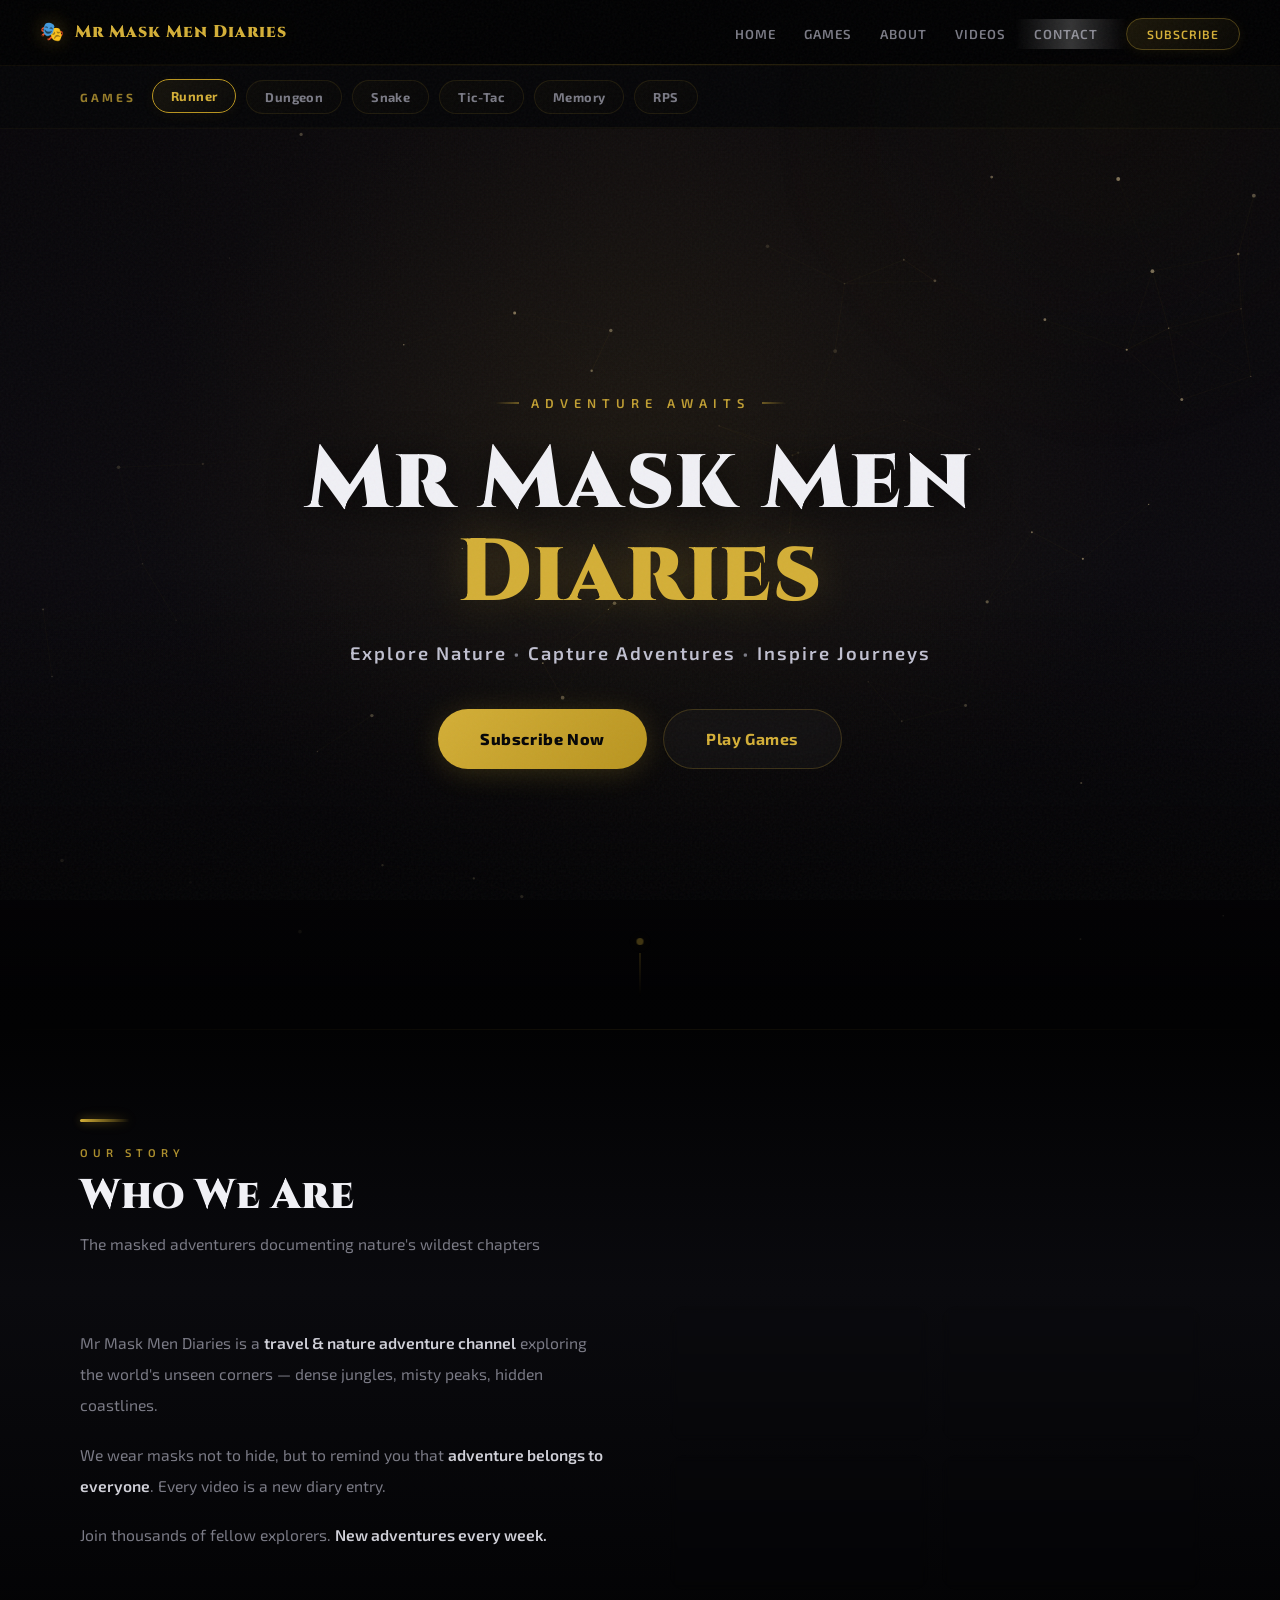
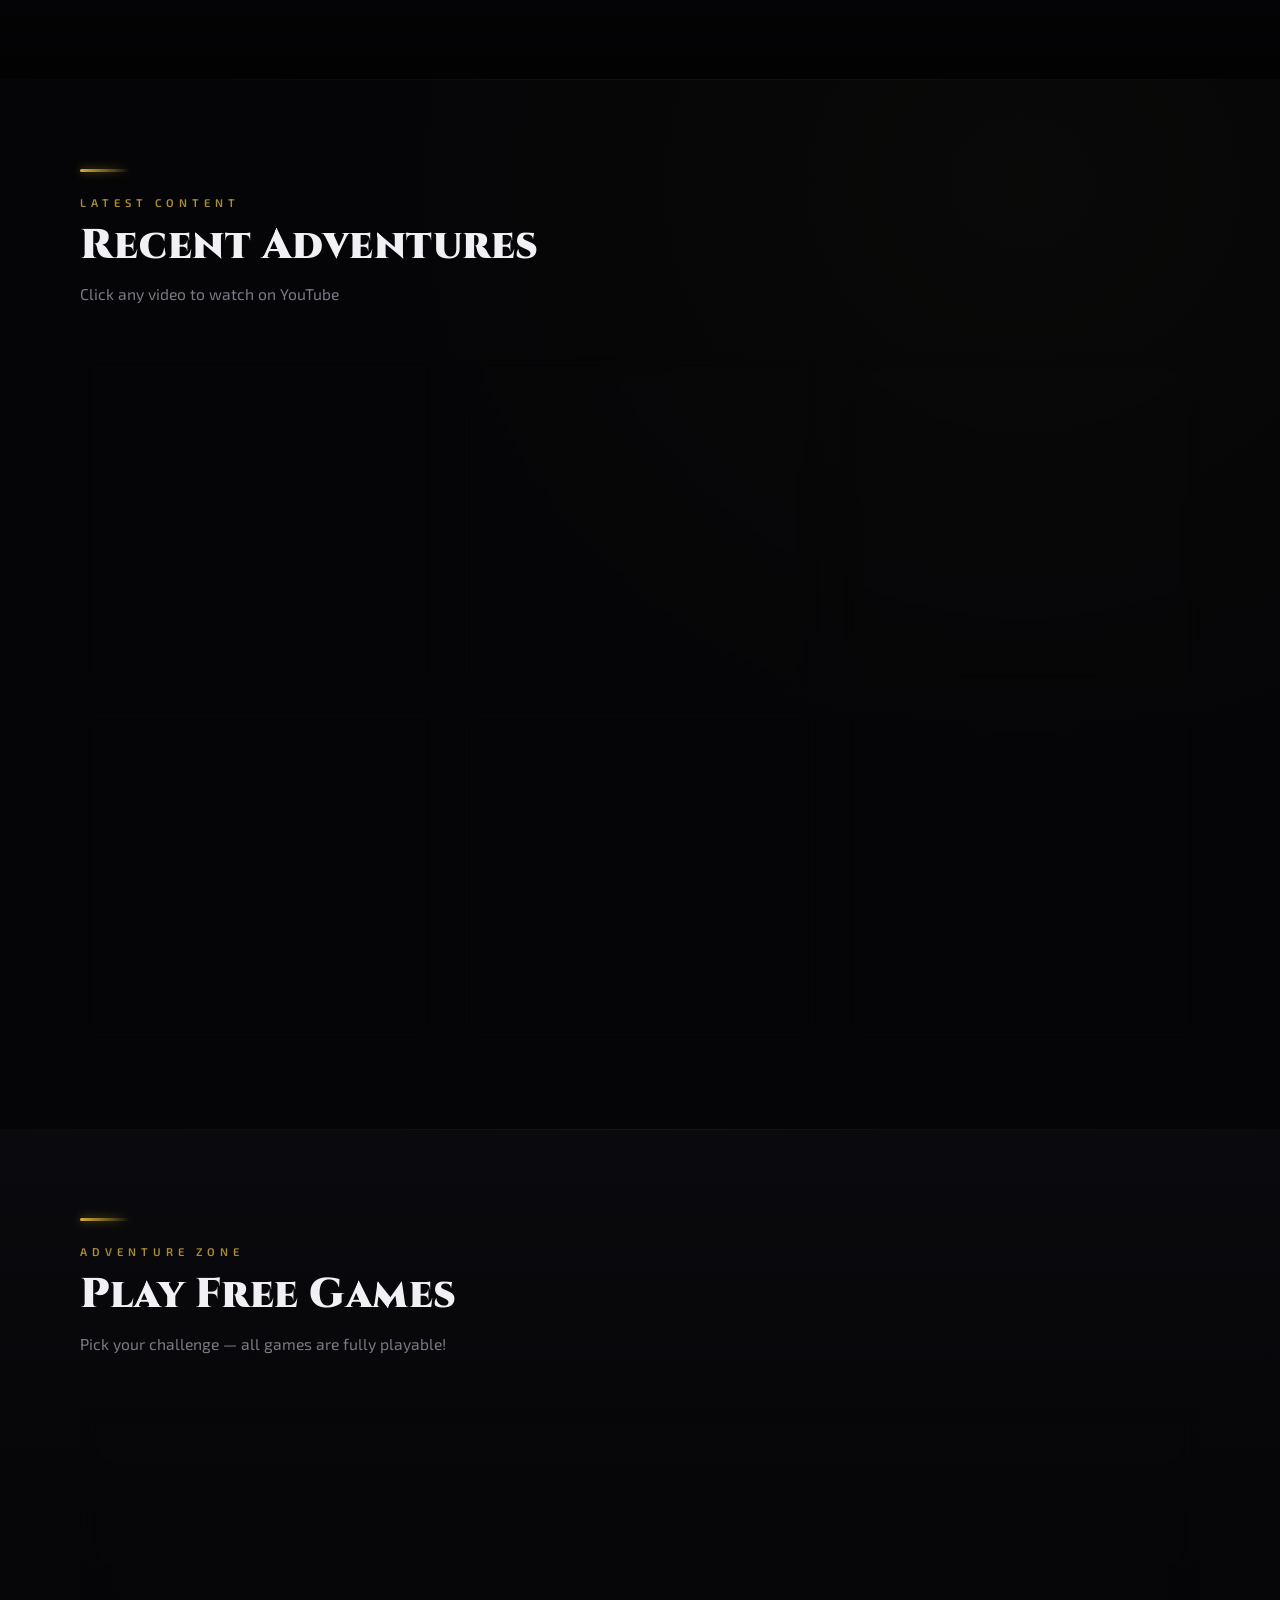
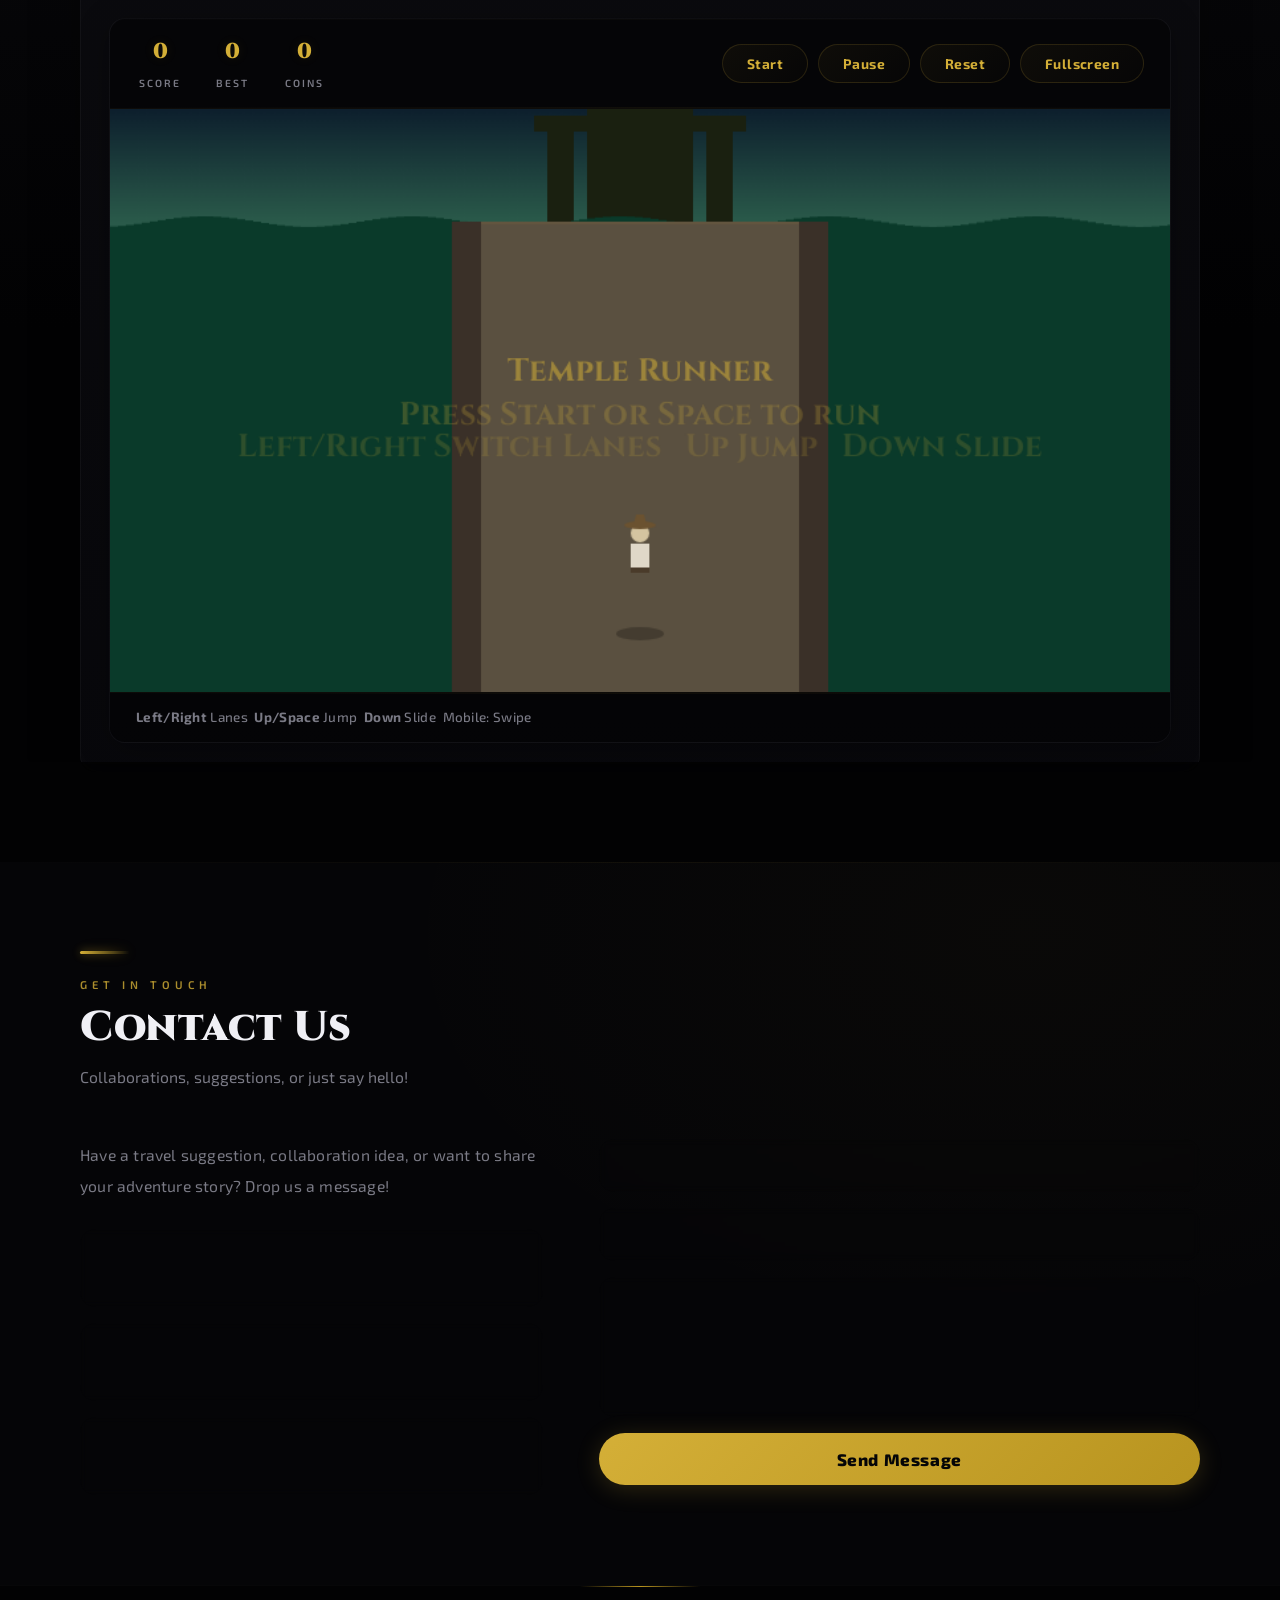
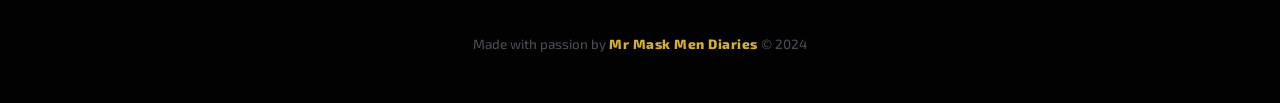
==== commit 243cfe8c: "Add files via upload" ====
--- a/index.html
+++ b/index.html
@@ -1,942 +1,951 @@
 <!DOCTYPE html>
 <html lang="en">
 <head>
-<meta charset="UTF-8"/>
-<meta name="viewport" content="width=device-width,initial-scale=1.0"/>
+<meta charset="UTF-8">
+<meta name="viewport" content="width=device-width, initial-scale=1.0, maximum-scale=1.0">
 <title>Mr Mask Men Diaries</title>
-<link href="https://fonts.googleapis.com/css2?family=Cinzel:wght@700;900&family=Exo+2:wght@400;600;700&display=swap" rel="stylesheet"/>
+<link href="https://fonts.googleapis.com/css2?family=Cinzel:wght@700;900&family=Exo+2:wght@400;500;600;700&display=swap" rel="stylesheet">
 <style>
-*{margin:0;padding:0;box-sizing:border-box;}
+*{margin:0;padding:0;box-sizing:border-box;-webkit-tap-highlight-color:transparent}
 :root{
-  --green:#00ff88;--dark:#050e08;--nav-h:72px;
-  --jungle1:#0a1a0d;--jungle2:#071208;--accent:#39ff14;
-  --gold:#ffd700;--red:#ff3333;--bark:#3d2b1f;
-}
-html{scroll-behavior:smooth;}
-body{font-family:'Exo 2',sans-serif;background:var(--dark);color:#fff;overflow-x:hidden;}
-
-/* ── NAV ── */
-nav{position:fixed;top:0;left:0;right:0;z-index:300;height:var(--nav-h);display:flex;align-items:center;justify-content:space-between;padding:0 48px;background:rgba(5,14,8,0.92);backdrop-filter:blur(14px);border-bottom:1px solid rgba(57,255,20,0.15);}
-.logo{display:flex;align-items:center;gap:10px;font-family:'Cinzel',serif;font-size:1.1rem;font-weight:700;color:var(--accent);text-decoration:none;letter-spacing:1px;}
-.logo-icon{font-size:1.6rem;}
-.nav-links{display:flex;gap:28px;list-style:none;align-items:center;}
-.nav-links a{color:#9dbf9e;text-decoration:none;font-size:0.88rem;font-weight:600;letter-spacing:1px;text-transform:uppercase;transition:color 0.2s;}
-.nav-links a:hover{color:var(--accent);}
-.nav-cta{padding:8px 22px;background:linear-gradient(135deg,#1a5c1a,#0d3d0d);border:1px solid var(--accent);border-radius:50px;color:var(--accent)!important;font-size:0.82rem!important;}
-.nav-cta:hover{background:var(--accent)!important;color:#050e08!important;}
-
-/* ── HERO ── */
-.hero{position:relative;height:100vh;display:flex;align-items:center;justify-content:center;text-align:center;overflow:hidden;}
-#jungleCanvas{position:absolute;inset:0;width:100%;height:100%;z-index:0;}
-.hero-fog{position:absolute;inset:0;z-index:1;background:radial-gradient(ellipse at center,transparent 30%,rgba(5,14,8,0.7)100%);}
-.hero-content{position:relative;z-index:2;padding:20px;}
-.hero-eyebrow{font-size:0.8rem;letter-spacing:4px;text-transform:uppercase;color:var(--accent);margin-bottom:16px;opacity:0.8;}
-.hero-content h1{font-family:'Cinzel',serif;font-size:clamp(2.8rem,7vw,5.5rem);font-weight:900;letter-spacing:2px;margin-bottom:16px;line-height:1.1;text-shadow:0 0 40px rgba(57,255,20,0.3),0 4px 30px rgba(0,0,0,0.9);}
-.hero-content h1 span{color:var(--accent);}
-.hero-tagline{font-size:clamp(0.9rem,2vw,1.15rem);font-weight:400;color:#9dbf9e;margin-bottom:36px;letter-spacing:2px;}
-.hero-tagline b{color:#c8e6c8;}
-.hero-btns{display:flex;gap:16px;justify-content:center;flex-wrap:wrap;}
-.btn-primary{padding:14px 36px;background:var(--accent);color:#050e08;font-weight:700;font-size:0.95rem;border-radius:50px;border:none;cursor:pointer;transition:transform 0.2s,box-shadow 0.2s;text-decoration:none;letter-spacing:1px;font-family:'Exo 2',sans-serif;}
-.btn-primary:hover{transform:scale(1.06);box-shadow:0 0 30px rgba(57,255,20,0.6);}
-.btn-secondary{padding:14px 36px;background:transparent;color:var(--accent);font-weight:700;font-size:0.95rem;border-radius:50px;border:2px solid rgba(57,255,20,0.5);cursor:pointer;transition:all 0.2s;text-decoration:none;letter-spacing:1px;font-family:'Exo 2',sans-serif;}
-.btn-secondary:hover{background:rgba(57,255,20,0.1);border-color:var(--accent);}
-.hero-scroll{position:absolute;bottom:28px;left:50%;transform:translateX(-50%);z-index:2;display:flex;flex-direction:column;align-items:center;gap:6px;opacity:0.45;animation:bob 2.5s ease-in-out infinite;}
-.hero-scroll span{font-size:0.65rem;letter-spacing:3px;text-transform:uppercase;color:var(--accent);}
-.hero-scroll-line{width:1px;height:40px;background:linear-gradient(to bottom,var(--accent),transparent);}
-@keyframes bob{0%,100%{transform:translateX(-50%) translateY(0);}50%{transform:translateX(-50%) translateY(8px);}}
-
-/* ── SECTION BASE ── */
-.section-wrap{padding:100px 48px;max-width:1200px;margin:0 auto;}
-.section-label{font-size:0.72rem;letter-spacing:4px;text-transform:uppercase;color:var(--accent);margin-bottom:10px;opacity:0.7;}
-.section-title{font-family:'Cinzel',serif;font-size:clamp(1.8rem,4vw,2.8rem);font-weight:900;margin-bottom:12px;line-height:1.2;}
-.section-sub{color:#7a9e7a;font-size:0.95rem;margin-bottom:56px;letter-spacing:0.5px;}
-.section-divider{width:50px;height:3px;background:linear-gradient(90deg,var(--accent),transparent);border-radius:2px;margin-bottom:18px;}
-
-/* ── FREE GAMES NAV SECTION ── */
-.games-nav-bar{background:linear-gradient(135deg,#0a1a0a,#061006);border-bottom:1px solid rgba(57,255,20,0.2);border-top:1px solid rgba(57,255,20,0.1);}
-.games-nav-inner{max-width:1200px;margin:0 auto;padding:18px 48px;display:flex;align-items:center;gap:20px;overflow-x:auto;}
-.games-nav-label{font-size:0.75rem;letter-spacing:3px;text-transform:uppercase;color:var(--accent);white-space:nowrap;margin-right:8px;}
-.game-pill{padding:8px 20px;background:rgba(57,255,20,0.06);border:1px solid rgba(57,255,20,0.2);border-radius:50px;color:#9dbf9e;font-size:0.82rem;font-weight:600;cursor:pointer;white-space:nowrap;transition:all 0.2s;text-decoration:none;}
-.game-pill:hover,.game-pill.active{background:rgba(57,255,20,0.15);border-color:var(--accent);color:var(--accent);}
-
-/* ── ABOUT ── */
-.about-bg{background:linear-gradient(180deg,#060e07,#0a1a0d);}
-.about-grid{display:grid;grid-template-columns:1.2fr 1fr;gap:60px;align-items:center;}
-.about-text p{color:#8fb88f;line-height:1.9;margin-bottom:18px;font-size:0.97rem;}
-.about-text p b{color:#c8e6c8;}
-.stats-grid{display:grid;grid-template-columns:1fr 1fr;gap:16px;}
-.stat-card{background:rgba(57,255,20,0.04);border:1px solid rgba(57,255,20,0.15);border-radius:16px;padding:24px 20px;text-align:center;position:relative;overflow:hidden;}
-.stat-card::before{content:'';position:absolute;top:0;left:0;right:0;height:2px;background:linear-gradient(90deg,transparent,var(--accent),transparent);}
-.stat-num{font-family:'Cinzel',serif;font-size:2rem;font-weight:900;color:var(--accent);}
-.stat-lbl{font-size:0.75rem;color:#6a8e6a;margin-top:4px;letter-spacing:1px;text-transform:uppercase;}
-
-/* ── VIDEOS ── */
-.videos-bg{background:#060e07;}
-.video-grid{display:grid;grid-template-columns:repeat(3,1fr);gap:20px;}
-.video-card{background:#0a1a0d;border-radius:16px;overflow:hidden;border:1px solid rgba(57,255,20,0.08);transition:transform 0.25s,border-color 0.25s,box-shadow 0.25s;cursor:pointer;text-decoration:none;color:inherit;display:block;}
-.video-card:hover{transform:translateY(-8px);border-color:rgba(57,255,20,0.35);box-shadow:0 20px 40px rgba(0,0,0,0.5),0 0 20px rgba(57,255,20,0.08);}
-.video-thumb{width:100%;aspect-ratio:16/9;display:flex;align-items:center;justify-content:center;font-size:3.5rem;position:relative;overflow:hidden;}
-.thumb-t1{background:linear-gradient(135deg,#0d2b10,#1a4a1a);}
-.thumb-t2{background:linear-gradient(135deg,#0a1a2b,#1a2a4a);}
-.thumb-t3{background:linear-gradient(135deg,#1a2b0a,#2a4a0d);}
-.thumb-t4{background:linear-gradient(135deg,#2b1a0a,#4a2a0d);}
-.thumb-t5{background:linear-gradient(135deg,#0d0a2b,#1a0d4a);}
-.thumb-t6{background:linear-gradient(135deg,#2b0a0a,#4a0d0d);}
-.video-play{position:absolute;bottom:10px;right:10px;width:32px;height:32px;background:rgba(57,255,20,0.9);border-radius:50%;display:flex;align-items:center;justify-content:center;font-size:0.8rem;}
-.video-info{padding:16px;}
-.video-info h3{font-size:0.95rem;font-weight:700;margin-bottom:6px;color:#d4e8d4;}
-.video-info p{font-size:0.78rem;color:#5a7a5a;}
-.video-tag{display:inline-block;padding:2px 10px;background:rgba(57,255,20,0.1);border-radius:20px;font-size:0.7rem;color:var(--accent);margin-bottom:8px;}
-
-/* ── GAMES SECTION ── */
-.games-bg{background:linear-gradient(180deg,#060e07,#040c06);}
-.games-grid{display:grid;grid-template-columns:1fr 1fr;gap:24px;margin-bottom:40px;}
-.game-select-card{background:#0a1a0d;border:1px solid rgba(57,255,20,0.12);border-radius:20px;padding:24px;cursor:pointer;transition:all 0.25s;display:flex;align-items:center;gap:20px;}
-.game-select-card:hover,.game-select-card.selected{border-color:var(--accent);background:rgba(57,255,20,0.07);box-shadow:0 0 20px rgba(57,255,20,0.1);}
-.game-icon-big{font-size:2.8rem;flex-shrink:0;}
-.game-card-info h3{font-size:1rem;font-weight:700;color:#d4e8d4;margin-bottom:4px;}
-.game-card-info p{font-size:0.8rem;color:#5a7a5a;}
-.game-badge{display:inline-block;padding:2px 10px;background:rgba(57,255,20,0.1);border-radius:20px;font-size:0.68rem;color:var(--accent);margin-top:6px;}
-
-/* DUNGEON GAME AREA */
-.dungeon-area{background:#040c06;border:1px solid rgba(57,255,20,0.2);border-radius:20px;overflow:hidden;}
-.dungeon-hud{display:flex;align-items:center;justify-content:space-between;padding:16px 24px;background:#030a04;border-bottom:1px solid rgba(57,255,20,0.15);}
-.hud-group{display:flex;align-items:center;gap:20px;}
-.hud-item{text-align:center;}
-.hud-val{font-family:'Cinzel',serif;font-size:1.3rem;font-weight:900;color:var(--accent);}
-.hud-lbl{font-size:0.65rem;color:#4a6a4a;text-transform:uppercase;letter-spacing:1px;}
-.health-bar-wrap{display:flex;align-items:center;gap:8px;}
-.health-bar{width:120px;height:12px;background:#1a0a0a;border-radius:6px;border:1px solid rgba(255,51,51,0.3);overflow:hidden;}
-.health-fill{height:100%;background:linear-gradient(90deg,#ff3333,#ff6666);border-radius:6px;transition:width 0.3s;}
-.health-lbl{font-size:0.7rem;color:#ff6666;}
-#dungeonCanvas{display:block;margin:0 auto;background:#040c06;}
-.dungeon-controls{padding:16px 24px;background:#030a04;border-top:1px solid rgba(57,255,20,0.15);display:flex;align-items:center;justify-content:space-between;flex-wrap:wrap;gap:12px;}
-.ctrl-hint{font-size:0.78rem;color:#4a6a4a;letter-spacing:0.5px;}
-.ctrl-hint b{color:#7aaa7a;}
-.dungeon-btns{display:flex;gap:10px;}
-.d-btn-ctrl{padding:9px 22px;border-radius:50px;border:1px solid rgba(57,255,20,0.3);background:rgba(57,255,20,0.05);color:var(--accent);font-weight:700;font-size:0.82rem;cursor:pointer;transition:all 0.2s;font-family:'Exo 2',sans-serif;}
-.d-btn-ctrl:hover{background:rgba(57,255,20,0.15);border-color:var(--accent);}
-#dungeonMsg{display:none;position:absolute;top:50%;left:50%;transform:translate(-50%,-50%);background:rgba(4,12,6,0.97);border:1px solid var(--accent);border-radius:20px;padding:36px 52px;text-align:center;z-index:10;min-width:280px;}
-#dungeonMsg h2{font-family:'Cinzel',serif;font-size:1.8rem;color:var(--accent);margin-bottom:8px;}
-#dungeonMsg p{color:#7aaa7a;margin-bottom:20px;font-size:0.9rem;}
-.dungeon-wrap{position:relative;}
-
-/* SNAKE GAME */
-.snake-area{background:#040c06;border:1px solid rgba(57,255,20,0.2);border-radius:20px;overflow:hidden;}
-#snakeCanvas{display:block;margin:0 auto;background:#040c06;}
-.snake-hud{display:flex;align-items:center;justify-content:space-between;padding:16px 24px;background:#030a04;border-bottom:1px solid rgba(57,255,20,0.15);}
-
-/* ── CONTACT ── */
-.contact-bg{background:#060e07;}
-.contact-grid{display:grid;grid-template-columns:1fr 1.3fr;gap:60px;}
-.contact-info p{color:#7a9e7a;line-height:1.9;margin-bottom:28px;font-size:0.95rem;}
-.contact-links{display:flex;flex-direction:column;gap:14px;}
-.contact-link{display:flex;align-items:center;gap:14px;color:#9dbf9e;text-decoration:none;font-size:0.92rem;transition:color 0.2s;padding:12px 16px;background:rgba(57,255,20,0.04);border:1px solid rgba(57,255,20,0.1);border-radius:12px;}
-.contact-link:hover{color:var(--accent);border-color:rgba(57,255,20,0.3);background:rgba(57,255,20,0.08);}
-.contact-link .c-icon{width:40px;height:40px;border-radius:10px;background:rgba(57,255,20,0.1);display:flex;align-items:center;justify-content:center;font-size:1.1rem;flex-shrink:0;}
-.cf{display:flex;flex-direction:column;gap:14px;}
-.cf input,.cf textarea{background:#0a1a0d;border:1px solid rgba(57,255,20,0.15);border-radius:12px;padding:14px 18px;color:#d4e8d4;font-size:0.93rem;outline:none;transition:border-color 0.2s;font-family:'Exo 2',sans-serif;}
-.cf input:focus,.cf textarea:focus{border-color:rgba(57,255,20,0.5);}
-.cf textarea{min-height:130px;resize:vertical;}
-.cf button{padding:15px;background:var(--accent);color:#040c06;font-weight:700;border:none;border-radius:50px;cursor:pointer;font-size:1rem;transition:transform 0.2s,box-shadow 0.2s;font-family:'Exo 2',sans-serif;letter-spacing:1px;}
-.cf button:hover{transform:scale(1.03);box-shadow:0 0 25px rgba(57,255,20,0.4);}
-
-/* FOOTER */
-footer{text-align:center;padding:40px;border-top:1px solid rgba(57,255,20,0.08);color:#3a5a3a;font-size:0.82rem;}
-footer span{color:var(--accent);}
-
-/* MOBILE D-PAD */
-.mobile-dpad{display:none;grid-template-columns:repeat(3,48px);grid-template-rows:48px 48px;gap:6px;margin:14px auto 0;width:fit-content;}
-.dp{width:48px;height:48px;border-radius:12px;border:1px solid rgba(57,255,20,0.25);background:rgba(57,255,20,0.05);color:var(--accent);font-size:1.3rem;cursor:pointer;display:flex;align-items:center;justify-content:center;transition:all 0.15s;-webkit-tap-highlight-color:transparent;}
-.dp:active{background:rgba(57,255,20,0.2);}
+  --gold:#d4af37;--gold-dim:#b8941f;--gold-bright:#fceeb5;--dark:#050507;--darker:#020203;--card:#0a0a0d;--card-hover:#0e0e12;--text:#f0f0f5;--text-dim:#7a7a85;--accent-red:#c0392b;--nav:66px;--r:16px;--fs-h2:clamp(1.6rem,4vw,2.6rem);--pad:clamp(56px,7vw,100px) clamp(16px,5vw,40px)
+}
+html{scroll-behavior:smooth}
+body{font-family:'Exo 2',sans-serif;background:var(--darker);color:var(--text);overflow-x:hidden;line-height:1.6;position:relative}
+img{max-width:100%;display:block}a{text-decoration:none;color:inherit}button{font-family:inherit;cursor:pointer}
+
+/* Cinematic film grain overlay */
+body::before{content:'';position:fixed;inset:0;z-index:9998;pointer-events:none;opacity:0.04;background-image:url("data:image/svg+xml,%3Csvg viewBox='0 0 512 512' xmlns='http://www.w3.org/2000/svg'%3E%3Cfilter id='n'%3E%3CfeTurbulence type='fractalNoise' baseFrequency='0.75' numOctaves='4' stitchTiles='stitch'/%3E%3C/filter%3E%3Crect width='100%25' height='100%25' filter='url(%23n)'/%3E%3C/svg%3E");background-repeat:repeat}
+
+/* Global warm ambient glow */
+body::after{content:'';position:fixed;top:-20%;right:-10%;width:600px;height:600px;border-radius:50%;background:radial-gradient(circle,rgba(212,175,55,0.04) 0%,transparent 70%);z-index:0;pointer-events:none;filter:blur(80px)}
+
+::-webkit-scrollbar{width:5px}
+::-webkit-scrollbar-track{background:var(--darker)}
+::-webkit-scrollbar-thumb{background:linear-gradient(180deg,var(--gold-dim),var(--gold));border-radius:4px}
+
+/* Nav - frosted glass */
+nav{position:fixed;top:0;left:0;right:0;z-index:500;height:var(--nav);display:flex;align-items:center;justify-content:space-between;padding:0 clamp(16px,4vw,40px);background:rgba(2,2,3,0.82);backdrop-filter:blur(24px) saturate(1.3);border-bottom:1px solid rgba(212,175,55,0.06);transition:all 0.3s}
+nav::after{content:'';position:absolute;bottom:0;left:0;right:0;height:1px;background:linear-gradient(90deg,transparent,rgba(212,175,55,0.2),transparent)}
+.logo{display:flex;align-items:center;gap:10px;font-family:'Cinzel',serif;font-size:clamp(0.85rem,2vw,1.05rem);font-weight:900;color:var(--gold);letter-spacing:1px;text-shadow:0 0 24px rgba(212,175,55,0.15);position:relative}
+.logo::before{content:'🎭';font-size:1.2rem;filter:drop-shadow(0 0 10px rgba(212,175,55,0.25))}
+.nav-links{display:flex;gap:clamp(14px,2.5vw,28px);list-style:none;align-items:center}
+.nav-links a{color:var(--text-dim);font-size:clamp(0.72rem,1.2vw,0.82rem);font-weight:600;letter-spacing:1px;text-transform:uppercase;transition:all 0.3s;position:relative;padding:4px 0}
+.nav-links a::after{content:'';position:absolute;bottom:0;left:50%;transform:translateX(-50%);width:0;height:2px;background:linear-gradient(90deg,transparent,var(--gold),transparent);transition:width 0.3s;border-radius:2px}
+.nav-links a:hover{color:var(--gold);text-shadow:0 0 12px rgba(212,175,55,0.2)}.nav-links a:hover::after{width:100%}
+.nav-cta{padding:8px 20px!important;background:linear-gradient(135deg,rgba(212,175,55,0.12),rgba(212,175,55,0.03));border:1px solid rgba(212,175,55,0.3);border-radius:50px;color:var(--gold)!important;font-size:0.75rem!important;font-weight:700;transition:all 0.3s;box-shadow:0 2px 12px rgba(212,175,55,0.08);position:relative;overflow:hidden}
+.nav-cta:hover{background:linear-gradient(135deg,var(--gold),var(--gold-dim))!important;color:var(--dark)!important;border-color:transparent;box-shadow:0 4px 24px rgba(212,175,55,0.25);transform:translateY(-1px)}
+.nav-cta::before{content:'';position:absolute;top:0;left:-100%;width:100%;height:100%;background:linear-gradient(90deg,transparent,rgba(255,255,255,0.2),transparent);transition:left 0.5s}
+.nav-cta:hover::before{left:100%}
+.hamburger{display:none;flex-direction:column;gap:5px;cursor:pointer;padding:6px;border:none;background:none}
+.hamburger span{display:block;width:26px;height:2px;background:linear-gradient(90deg,var(--gold),var(--gold-dim));border-radius:2px;transition:all 0.3s}
+.hamburger.open span:nth-child(1){transform:rotate(45deg) translate(5px,5px)}
+.hamburger.open span:nth-child(2){opacity:0}
+.hamburger.open span:nth-child(3){transform:rotate(-45deg) translate(5px,-5px)}
+.mobile-menu{display:none;position:fixed;top:var(--nav);left:0;right:0;background:rgba(2,2,3,0.96);backdrop-filter:blur(28px);border-bottom:1px solid rgba(212,175,55,0.08);flex-direction:column;padding:28px 32px 36px;gap:8px;z-index:499;transform:translateY(-10px);opacity:0;transition:all 0.25s}
+.mobile-menu.open{display:flex;transform:translateY(0);opacity:1}
+.mobile-menu a{padding:14px 0;color:var(--text-dim);font-size:1.05rem;font-weight:600;letter-spacing:1.2px;text-transform:uppercase;border-bottom:1px solid rgba(212,175,55,0.04);transition:color 0.2s}
+.mobile-menu a:last-child{border:none;margin-top:10px;padding:14px;background:linear-gradient(135deg,var(--gold),var(--gold-dim));color:var(--dark);border-radius:50px;text-align:center;font-weight:800;box-shadow:0 4px 20px rgba(212,175,55,0.2)}
+.mobile-menu a:hover{color:var(--gold)}
+
+/* Hero - Cinematic */
+.hero{position:relative;height:100svh;min-height:560px;display:flex;align-items:center;justify-content:center;text-align:center;overflow:hidden;background:radial-gradient(ellipse at 50% 0%,#1a1410 0%,var(--darker) 55%,#030305 100%)}
+.hero::before{content:'';position:absolute;inset:0;background:linear-gradient(180deg,transparent 50%,var(--darker) 100%);z-index:1}
+.hero::after{content:'';position:absolute;inset:0;background:radial-gradient(ellipse at 50% 40%,rgba(212,175,55,0.06) 0%,transparent 55%);z-index:0}
+#heroCanvas{position:absolute;inset:0;width:100%;height:100%;z-index:0;opacity:0.75}
+.hero-content{position:relative;z-index:2;padding:clamp(20px,4vw,40px);max-width:800px}
+.hero-eyebrow{font-size:clamp(0.68rem,1.5vw,0.8rem);letter-spacing:6px;text-transform:uppercase;color:var(--gold);margin-bottom:20px;opacity:0.9;font-weight:600;position:relative;display:inline-block}
+.hero-eyebrow::before,.hero-eyebrow::after{content:'';position:absolute;top:50%;width:24px;height:1px;background:linear-gradient(90deg,transparent,var(--gold));transform:translateY(-50%)}
+.hero-eyebrow::before{right:calc(100% + 12px)}.hero-eyebrow::after{left:calc(100% + 12px);background:linear-gradient(90deg,var(--gold),transparent)}
+.hero-h1{font-family:'Cinzel',serif;font-size:clamp(2.2rem,8vw,5.5rem);font-weight:900;line-height:1.06;margin-bottom:18px;letter-spacing:2px;text-shadow:0 4px 40px rgba(0,0,0,0.9),0 0 80px rgba(212,175,55,0.06)}
+.hero-h1 span{color:var(--gold);text-shadow:0 0 40px rgba(212,175,55,0.2),0 0 80px rgba(212,175,55,0.06)}
+.hero-tagline{font-size:clamp(0.9rem,1.8vw,1.15rem);color:var(--text-dim);margin-bottom:40px;letter-spacing:2px;line-height:1.7;font-weight:400;max-width:600px;margin-left:auto;margin-right:auto}
+.hero-tagline b{color:#c0c0d0;font-weight:600}
+.hero-btns{display:flex;gap:16px;justify-content:center;flex-wrap:wrap}
+.btn-p{display:inline-flex;align-items:center;gap:10px;padding:clamp(13px,2vw,16px) clamp(28px,4vw,42px);background:linear-gradient(135deg,var(--gold),var(--gold-dim));color:var(--dark);font-weight:800;font-size:clamp(0.85rem,1.8vw,1rem);border-radius:50px;border:none;transition:all 0.3s;letter-spacing:0.6px;box-shadow:0 4px 28px rgba(212,175,55,0.2);position:relative;overflow:hidden}
+.btn-p::before{content:'';position:absolute;top:0;left:-100%;width:100%;height:100%;background:linear-gradient(90deg,transparent,rgba(255,255,255,0.3),transparent);transition:left 0.6s}
+.btn-p:hover::before{left:100%}
+.btn-p:hover{transform:translateY(-3px);box-shadow:0 8px 36px rgba(212,175,55,0.3)}
+.btn-s{display:inline-flex;align-items:center;gap:10px;padding:clamp(13px,2vw,16px) clamp(28px,4vw,42px);background:rgba(255,255,255,0.03);color:var(--gold);font-weight:700;font-size:clamp(0.85rem,1.8vw,1rem);border-radius:50px;border:1.5px solid rgba(212,175,55,0.22);transition:all 0.3s;backdrop-filter:blur(8px);letter-spacing:0.6px;position:relative;overflow:hidden}
+.btn-s:hover{background:rgba(212,175,55,0.06);border-color:var(--gold);box-shadow:0 0 28px rgba(212,175,55,0.08);transform:translateY(-3px)}
+
+.hero-scroll{position:absolute;bottom:32px;left:50%;transform:translateX(-50%);z-index:2;display:flex;flex-direction:column;align-items:center;gap:8px;animation:bob 2.5s ease-in-out infinite;opacity:0;animation-delay:1.2s;animation-fill-mode:forwards}
+@keyframes bob{0%,100%{transform:translateX(-50%) translateY(0);opacity:0.3}50%{transform:translateX(-50%) translateY(10px);opacity:0.6}}
+.hero-scroll-dot{width:7px;height:7px;border-radius:50%;background:var(--gold);box-shadow:0 0 14px rgba(212,175,55,0.4)}
+.hero-scroll-line{width:1px;height:44px;background:linear-gradient(to bottom,var(--gold),transparent)}
+
+/* Sections */
+.sec{padding:var(--pad);max-width:1200px;margin:0 auto;position:relative;z-index:2}
+.sec-bg-a{background:linear-gradient(180deg,var(--darker),#0a0a0e 40%,var(--darker));position:relative}
+.sec-bg-a::before{content:'';position:absolute;top:0;left:0;right:0;height:1px;background:linear-gradient(90deg,transparent,rgba(212,175,55,0.08),transparent)}
+.sec-bg-b{background:var(--dark);position:relative}
+.sec-bg-b::before{content:'';position:absolute;inset:0;background:radial-gradient(ellipse at 80% 10%,rgba(212,175,55,0.025) 0%,transparent 45%);pointer-events:none}
+.sec-bg-b::after{content:'';position:absolute;top:0;left:0;right:0;height:1px;background:linear-gradient(90deg,transparent,rgba(212,175,55,0.06),transparent)}
+.sec-bg-c{background:linear-gradient(180deg,#0a0a0e 0%,var(--darker) 60%,var(--darker) 100%);position:relative}
+.sec-bg-c::before{content:'';position:absolute;top:0;left:0;right:0;height:1px;background:linear-gradient(90deg,transparent,rgba(212,175,55,0.06),transparent)}
+.sec-label{font-size:0.7rem;letter-spacing:5px;text-transform:uppercase;color:var(--gold);margin-bottom:10px;opacity:0.8;font-weight:600;position:relative;display:inline-block}
+.sec-title{font-family:'Cinzel',serif;font-size:var(--fs-h2);font-weight:900;margin-bottom:12px;line-height:1.15;letter-spacing:0.5px}
+.sec-sub{color:var(--text-dim);font-size:clamp(0.9rem,2vw,0.98rem);margin-bottom:clamp(32px,5vw,48px);max-width:620px;line-height:1.7}
+.sec-div{width:50px;height:3px;background:linear-gradient(90deg,var(--gold),transparent);border-radius:3px;margin-bottom:16px;box-shadow:0 0 16px rgba(212,175,55,0.12);position:relative}
+.sec-div::after{content:'';position:absolute;top:0;left:0;right:0;bottom:0;background:linear-gradient(90deg,var(--gold),var(--gold-dim),transparent);border-radius:3px;opacity:0.5;filter:blur(4px)}
+
+/* About */
+.about-grid{display:grid;grid-template-columns:1fr 1fr;gap:clamp(28px,5vw,60px);align-items:center}
+.about-p{color:var(--text-dim);line-height:2;margin-bottom:18px;font-size:clamp(0.9rem,2vw,0.98rem)}
+.about-p b{color:#d0d0d8;font-weight:600}
+.stats{display:grid;grid-template-columns:1fr 1fr;gap:14px}
+.stat{background:linear-gradient(135deg,rgba(212,175,55,0.03),rgba(255,255,255,0.01));border:1px solid rgba(212,175,55,0.08);border-radius:var(--r);padding:clamp(18px,3vw,26px);text-align:center;position:relative;overflow:hidden;transition:all 0.35s;backdrop-filter:blur(4px)}
+.stat:hover{transform:translateY(-5px);border-color:rgba(212,175,55,0.15);box-shadow:0 16px 40px rgba(0,0,0,0.35),0 0 0 1px rgba(212,175,55,0.04)}
+.stat::before{content:'';position:absolute;top:0;left:0;right:0;height:2px;background:linear-gradient(90deg,transparent,var(--gold),transparent);opacity:0.5}
+.stat::after{content:'';position:absolute;top:0;left:0;right:0;height:2px;background:linear-gradient(90deg,transparent,var(--gold-dim),transparent);filter:blur(3px);opacity:0.4}
+.stat-n{font-family:'Cinzel',serif;font-size:clamp(1.6rem,3vw,2.2rem);font-weight:900;color:var(--gold);text-shadow:0 0 24px rgba(212,175,55,0.12)}
+.stat-l{font-size:0.72rem;color:var(--text-dim);margin-top:6px;letter-spacing:2px;text-transform:uppercase;font-weight:600}
+
+/* Videos - glass cards */
+.vgrid{display:grid;grid-template-columns:repeat(3,1fr);gap:clamp(16px,2vw,24px)}
+.vcard{background:linear-gradient(135deg,rgba(15,15,20,0.8),rgba(10,10,14,0.9));border-radius:var(--r);overflow:hidden;border:1px solid rgba(255,255,255,0.03);transition:all 0.4s;display:block;position:relative;backdrop-filter:blur(8px);box-shadow:0 8px 24px rgba(0,0,0,0.25)}
+.vcard:hover{transform:translateY(-8px);border-color:rgba(212,175,55,0.1);box-shadow:0 24px 56px rgba(0,0,0,0.45),0 0 0 1px rgba(212,175,55,0.04)}
+.vcard::before{content:'';position:absolute;inset:0;background:linear-gradient(180deg,transparent 60%,rgba(0,0,0,0.5) 100%);z-index:1;pointer-events:none}
+.vthumb{width:100%;aspect-ratio:16/9;display:flex;align-items:center;justify-content:center;font-size:clamp(2.2rem,5vw,3.5rem);position:relative;transition:transform 0.6s}
+.vcard:hover .vthumb{transform:scale(1.06)}
+.vt1{background:linear-gradient(135deg,#121820,#1c2238)}.vt2{background:linear-gradient(135deg,#0e1428,#1a2040)}.vt3{background:linear-gradient(135deg,#151e12,#1e2a18)}
+.vt4{background:linear-gradient(135deg,#201610,#302818)}.vt5{background:linear-gradient(135deg,#141020,#201830)}.vt6{background:linear-gradient(135deg,#181010,#281818)}
+.vplay{position:absolute;bottom:12px;right:12px;width:38px;height:38px;background:linear-gradient(135deg,var(--gold),var(--gold-dim));border-radius:50%;display:flex;align-items:center;justify-content:center;font-size:0.75rem;color:var(--dark);z-index:2;box-shadow:0 4px 16px rgba(0,0,0,0.3);transition:all 0.3s}
+.vcard:hover .vplay{transform:scale(1.12);box-shadow:0 6px 20px rgba(212,175,55,0.25)}
+.vinfo{padding:clamp(16px,2vw,20px);position:relative;z-index:2}
+.vtag{display:inline-block;padding:3px 11px;background:rgba(212,175,55,0.07);border-radius:20px;font-size:0.7rem;color:var(--gold);margin-bottom:8px;font-weight:600;letter-spacing:0.5px;border:1px solid rgba(212,175,55,0.08)}
+.vinfo h3{font-size:clamp(0.9rem,1.5vw,1rem);font-weight:700;margin-bottom:6px;color:#f2f2f6;transition:color 0.3s}
+.vcard:hover .vinfo h3{color:var(--gold-bright)}
+.vinfo p{font-size:clamp(0.76rem,1.2vw,0.84rem);color:var(--text-dim);line-height:1.5}
+
+/* Games Section */
+.games-container{background:linear-gradient(180deg,rgba(12,12,16,0.9),rgba(8,8,12,0.95));border:1px solid rgba(255,255,255,0.03);border-radius:var(--r);overflow:hidden;box-shadow:0 12px 48px rgba(0,0,0,0.4),inset 0 1px 0 rgba(255,255,255,0.02);backdrop-filter:blur(12px);position:relative}
+.games-container::before{content:'';position:absolute;top:0;left:0;right:0;height:1px;background:linear-gradient(90deg,transparent,rgba(212,175,55,0.1),transparent)}
+.games-tabbar{display:flex;gap:10px;overflow-x:auto;padding:18px 24px;background:rgba(4,4,6,0.5);border-bottom:1px solid rgba(212,175,55,0.05);scrollbar-width:none;position:relative}
+.games-tabbar::after{content:'';position:absolute;bottom:0;left:0;right:0;height:1px;background:linear-gradient(90deg,transparent,rgba(212,175,55,0.1),transparent)}
+.games-tabbar::-webkit-scrollbar{display:none}
+.gtab{padding:10px 20px;background:rgba(212,175,55,0.02);border:1px solid rgba(212,175,55,0.08);border-radius:50px;color:var(--text-dim);font-size:0.82rem;font-weight:700;cursor:pointer;white-space:nowrap;transition:all 0.3s;font-family:inherit;letter-spacing:0.4px;position:relative;overflow:hidden}
+.gtab:hover{background:rgba(212,175,55,0.04);color:var(--gold);border-color:rgba(212,175,55,0.15);transform:translateY(-1px);box-shadow:0 4px 16px rgba(212,175,55,0.06)}
+.gtab.active{background:linear-gradient(135deg,rgba(212,175,55,0.1),rgba(212,175,55,0.02));border-color:var(--gold-dim);color:var(--gold);box-shadow:0 4px 20px rgba(212,175,55,0.08),inset 0 1px 0 rgba(212,175,55,0.05)}
+.gpanel{display:none;padding:clamp(18px,3vw,28px)}
+.gpanel.active{display:block;animation:fadeIn 0.5s ease}
+@keyframes fadeIn{from{opacity:0;transform:translateY(12px)}to{opacity:1;transform:translateY(0)}}
+.game-heading{font-family:'Cinzel',serif;color:var(--gold);margin-bottom:8px;font-size:clamp(1.1rem,2.5vw,1.35rem);letter-spacing:0.5px;text-shadow:0 0 20px rgba(212,175,55,0.08)}
+.game-desc{color:var(--text-dim);font-size:0.86rem;margin-bottom:22px;max-width:600px;line-height:1.6}
+
+/* Game Box - dark glass */
+.darea{background:linear-gradient(180deg,rgba(10,10,14,0.95),rgba(6,6,10,0.98));border:1px solid rgba(255,255,255,0.03);border-radius:var(--r);overflow:hidden;box-shadow:inset 0 1px 0 rgba(255,255,255,0.02),0 6px 32px rgba(0,0,0,0.3);position:relative}
+.darea::before{content:'';position:absolute;top:0;left:0;right:0;height:1px;background:linear-gradient(90deg,transparent,rgba(212,175,55,0.06),transparent)}
+.dhud{display:flex;align-items:center;justify-content:space-between;flex-wrap:wrap;gap:12px;padding:clamp(12px,2vw,16px) clamp(18px,3vw,26px);background:rgba(3,3,5,0.7);border-bottom:1px solid rgba(212,175,55,0.04);position:relative}
+.dhud::after{content:'';position:absolute;bottom:0;left:0;right:0;height:1px;background:linear-gradient(90deg,transparent,rgba(212,175,55,0.06),transparent)}
+.hgroup{display:flex;align-items:center;gap:clamp(16px,2.5vw,24px);flex-wrap:wrap}
+.hitem{text-align:center;min-width:48px}
+.hval{font-family:'Cinzel',serif;font-size:clamp(1.1rem,2.5vw,1.35rem);font-weight:900;color:var(--gold);text-shadow:0 0 12px rgba(212,175,55,0.1)}
+.hlbl{font-size:0.65rem;color:var(--text-dim);margin-top:5px;letter-spacing:2px;text-transform:uppercase;font-weight:600}
+.canvas-wrap{position:relative;width:100%;overflow:hidden;background:#030305}
+.canvas-wrap canvas{display:block;width:100%!important;height:auto!important}
+.dctrl{display:flex;align-items:center;justify-content:space-between;flex-wrap:wrap;gap:12px;padding:clamp(12px,2vw,14px) clamp(18px,3vw,26px);background:rgba(3,3,5,0.7);border-top:1px solid rgba(212,175,55,0.04);position:relative}
+.dctrl::before{content:'';position:absolute;top:0;left:0;right:0;height:1px;background:linear-gradient(90deg,transparent,rgba(212,175,55,0.06),transparent)}
+.ctrl-hint{font-size:clamp(0.74rem,1.5vw,0.84rem);color:var(--text-dim);font-weight:500;letter-spacing:0.3px}
+.gbtn-row{display:flex;gap:10px;flex-wrap:wrap}
+.gbtn{padding:10px clamp(18px,2.5vw,24px);border-radius:50px;border:1px solid rgba(212,175,55,0.15);background:linear-gradient(135deg,rgba(212,175,55,0.05),rgba(212,175,55,0.01));color:var(--gold);font-weight:700;font-size:0.86rem;transition:all 0.3s;white-space:nowrap;letter-spacing:0.4px;position:relative;overflow:hidden}
+.gbtn:hover{background:linear-gradient(135deg,rgba(212,175,55,0.1),rgba(212,175,55,0.03));border-color:var(--gold-dim);transform:translateY(-2px);box-shadow:0 6px 20px rgba(212,175,55,0.08)}
+.gbtn:active{transform:translateY(0) scale(0.97)}
+.dpad{display:none;user-select:none}
+.dpad-grid{display:grid;grid-template-columns:repeat(3,60px);grid-template-rows:60px 60px;gap:8px;margin:16px auto 4px;width:fit-content}
+.dp{width:60px;height:60px;border-radius:14px;border:1px solid rgba(212,175,55,0.12);background:linear-gradient(135deg,rgba(212,175,55,0.04),rgba(212,175,55,0.01));color:var(--gold);font-size:1.5rem;display:flex;align-items:center;justify-content:center;transition:all 0.15s;touch-action:manipulation;box-shadow:0 2px 10px rgba(0,0,0,0.2);font-weight:700}
+.dp:active{background:rgba(212,175,55,0.08);transform:scale(0.94);border-color:var(--gold-dim);box-shadow:0 0 16px rgba(212,175,55,0.08)}
+.dpad-action{display:flex;gap:12px;justify-content:center;margin:10px 0 14px}
+.dp-atk{padding:12px 32px;background:linear-gradient(135deg,rgba(212,175,55,0.05),rgba(212,175,55,0.01));border:1px solid rgba(212,175,55,0.15);border-radius:50px;color:var(--gold);font-weight:700;font-size:0.92rem;touch-action:manipulation;transition:all 0.15s;box-shadow:0 2px 10px rgba(0,0,0,0.2);letter-spacing:0.5px}
+.dp-atk:active{background:rgba(212,175,55,0.08);transform:scale(0.95);border-color:var(--gold-dim);box-shadow:0 0 16px rgba(212,175,55,0.08)}
+.overlay-msg{display:none;position:absolute;top:50%;left:50%;transform:translate(-50%,-50%);background:linear-gradient(135deg,rgba(8,8,10,0.98),rgba(4,4,6,0.98));border:1px solid rgba(212,175,55,0.15);border-radius:18px;padding:clamp(24px,4vw,40px) clamp(30px,5vw,56px);text-align:center;z-index:20;min-width:280px;max-width:92%;box-shadow:0 32px 80px rgba(0,0,0,0.6),0 0 0 1px rgba(212,175,55,0.04);backdrop-filter:blur(20px)}
+.overlay-msg h2{font-family:'Cinzel',serif;font-size:clamp(1.3rem,3vw,1.8rem);color:var(--gold);margin-bottom:12px;letter-spacing:0.5px}
+.overlay-msg p{color:var(--text-dim);margin-bottom:20px;font-size:0.92rem;line-height:1.7}
+
+/* HP Bar */
+.hpbar{display:flex;align-items:center;gap:8px;flex-shrink:0}
+.hptrack{width:clamp(90px,15vw,130px);height:11px;background:rgba(80,0,0,0.3);border-radius:6px;border:1px solid rgba(200,50,50,0.15);overflow:hidden;box-shadow:inset 0 1px 4px rgba(0,0,0,0.3)}
+.hpfill{height:100%;border-radius:6px;transition:width 0.3s;box-shadow:0 0 10px rgba(255,80,80,0.2);position:relative}
+.hpfill::after{content:'';position:absolute;top:0;left:0;right:0;bottom:0;background:linear-gradient(180deg,transparent,rgba(0,0,0,0.15));border-radius:6px}
+.hptxt{font-size:0.74rem;color:#ff8888;white-space:nowrap;font-weight:700;letter-spacing:0.5px}
+
+/* Tic Tac Toe */
+.t3-grid{display:grid;grid-template-columns:repeat(3,1fr);gap:12px;max-width:360px;margin:0 auto 18px}
+.t3-cell{aspect-ratio:1;display:flex;align-items:center;justify-content:center;font-family:'Cinzel',serif;font-size:2.6rem;font-weight:900;border-radius:14px;background:linear-gradient(135deg,rgba(212,175,55,0.03),rgba(255,255,255,0.01));border:1px solid rgba(212,175,55,0.08);color:var(--text);cursor:pointer;transition:all 0.3s;box-shadow:0 2px 10px rgba(0,0,0,0.15);position:relative;overflow:hidden}
+.t3-cell::before{content:'';position:absolute;inset:0;background:linear-gradient(135deg,rgba(212,175,55,0.04),transparent);opacity:0;transition:opacity 0.3s}
+.t3-cell:hover:not(.taken)::before{opacity:1}
+.t3-cell:hover:not(.taken){border-color:rgba(212,175,55,0.18);transform:scale(1.03);box-shadow:0 6px 20px rgba(212,175,55,0.06)}
+.t3-cell:active:not(.taken){transform:scale(0.97)}
+.t3-cell.taken{cursor:default}
+.t3-cell.x{color:var(--gold);text-shadow:0 0 24px rgba(212,175,55,0.15)}
+.t3-cell.o{color:#e8e8f0}
+.t3-info{text-align:center;color:var(--text-dim);font-size:0.98rem;margin-bottom:14px;font-weight:500;letter-spacing:0.3px}
+.t3-score{display:flex;justify-content:center;gap:32px;color:var(--text-dim);font-size:0.88rem;margin-bottom:18px;font-weight:500;letter-spacing:0.3px}
+.t3-score b{color:var(--gold);font-size:1.2rem;margin-left:4px;font-weight:700}
+
+/* Memory */
+.mem-grid{display:grid;grid-template-columns:repeat(4,1fr);gap:12px;max-width:460px;margin:0 auto 18px}
+.mem-card{aspect-ratio:1;border-radius:14px;cursor:pointer;position:relative;transform-style:preserve-3d;transition:transform 0.6s cubic-bezier(0.4,0,0.2,1);background:transparent;border:none}
+.mem-card.flipped{transform:rotateY(180deg)}
+.mem-card.matched .mem-front{opacity:0.3}
+.mem-face{position:absolute;inset:0;border-radius:14px;backface-visibility:hidden;display:flex;align-items:center;justify-content:center;font-size:clamp(1.6rem,4vw,2.2rem);border:1px solid rgba(212,175,55,0.08);box-shadow:0 4px 14px rgba(0,0,0,0.2);overflow:hidden}
+.mem-back{background:linear-gradient(135deg,#181c22,#222630);color:var(--gold);font-family:'Cinzel',serif;font-size:1.3rem;font-weight:700;position:relative}
+.mem-back::after{content:'';position:absolute;inset:0;background:linear-gradient(135deg,rgba(212,175,55,0.04),transparent)}
+.mem-front{background:linear-gradient(135deg,#1a1a20,#282830);transform:rotateY(180deg);border-color:rgba(255,255,255,0.04);box-shadow:0 4px 14px rgba(0,0,0,0.15)}
+.mem-hud{display:flex;justify-content:center;gap:32px;color:var(--text-dim);font-size:0.9rem;margin-bottom:20px;font-weight:500;letter-spacing:0.3px}
+.mem-hud b{color:var(--gold);margin-left:4px;font-weight:700}
+
+/* RPS */
+.rps-row{display:flex;justify-content:center;gap:24px;flex-wrap:wrap;margin-bottom:24px}
+.rps-btn{width:110px;height:110px;border-radius:50%;border:2px solid rgba(212,175,55,0.1);background:linear-gradient(135deg,rgba(212,175,55,0.03),rgba(212,175,55,0.01));font-size:3rem;cursor:pointer;transition:all 0.4s;display:flex;align-items:center;justify-content:center;box-shadow:0 4px 20px rgba(0,0,0,0.2);position:relative;overflow:hidden}
+.rps-btn::before{content:'';position:absolute;inset:0;border-radius:50%;background:radial-gradient(circle at 30% 30%,rgba(212,175,55,0.08),transparent 70%);opacity:0;transition:opacity 0.3s}
+.rps-btn:hover{transform:scale(1.08);border-color:var(--gold-dim);background:linear-gradient(135deg,rgba(212,175,55,0.06),rgba(212,175,55,0.01));box-shadow:0 8px 32px rgba(212,175,55,0.08)}
+.rps-btn:hover::before{opacity:1}
+.rps-btn:active{transform:scale(0.93)}
+.rps-arena{display:flex;align-items:center;justify-content:center;gap:clamp(24px,4vw,56px);margin-bottom:24px;min-height:100px}
+.rps-hand{font-size:clamp(4rem,8vw,6rem);transition:all 0.3s;filter:drop-shadow(0 6px 16px rgba(0,0,0,0.3))}
+.rps-vs{font-family:'Cinzel',serif;font-size:clamp(1.3rem,3vw,1.8rem);color:var(--text-dim);font-weight:900;letter-spacing:3px;opacity:0.6}
+.rps-result{text-align:center;color:var(--gold);font-weight:700;font-size:1.2rem;margin-bottom:12px;min-height:32px;letter-spacing:0.5px;text-shadow:0 0 16px rgba(212,175,55,0.1)}
+.rps-scores{display:flex;justify-content:center;gap:32px;color:var(--text-dim);font-size:0.9rem;margin-bottom:16px;font-weight:500;letter-spacing:0.3px}
+.rps-scores b{color:var(--gold);margin-left:4px;font-weight:700}
+
+/* Contact */
+.cgrid{display:grid;grid-template-columns:1fr 1.3fr;gap:clamp(28px,5vw,56px);position:relative;z-index:2}
+.cinfo p{color:var(--text-dim);line-height:2;margin-bottom:28px;font-size:clamp(0.9rem,2vw,0.98rem);letter-spacing:0.2px}
+.clinks{display:flex;flex-direction:column;gap:16px}
+.clink{display:flex;align-items:center;gap:16px;color:var(--text-dim);font-size:clamp(0.86rem,1.8vw,0.96rem);padding:16px 20px;background:linear-gradient(135deg,rgba(212,175,55,0.02),rgba(255,255,255,0.005));border:1px solid rgba(255,255,255,0.03);border-radius:16px;transition:all 0.35s;font-weight:500;letter-spacing:0.2px;backdrop-filter:blur(4px);position:relative;overflow:hidden}
+.clink:hover{color:var(--gold);border-color:rgba(212,175,55,0.1);background:linear-gradient(135deg,rgba(212,175,55,0.04),rgba(212,175,55,0.01));transform:translateX(6px);box-shadow:0 8px 24px rgba(0,0,0,0.2)}
+.clink::before{content:'';position:absolute;left:0;top:0;bottom:0;width:3px;background:linear-gradient(180deg,var(--gold),transparent);opacity:0;transition:opacity 0.3s;border-radius:3px 0 0 3px}
+.clink:hover::before{opacity:0.6}
+.cicon{width:44px;height:44px;border-radius:12px;background:linear-gradient(135deg,rgba(212,175,55,0.05),rgba(212,175,55,0.01));display:flex;align-items:center;justify-content:center;font-size:1.15rem;flex-shrink:0;color:var(--gold);border:1px solid rgba(212,175,55,0.06);box-shadow:0 2px 10px rgba(0,0,0,0.1);transition:all 0.3s}
+.clink:hover .cicon{transform:scale(1.1);border-color:rgba(212,175,55,0.12);box-shadow:0 4px 14px rgba(212,175,55,0.08)}
+.cform{display:flex;flex-direction:column;gap:16px;position:relative;z-index:2}
+.cform input,.cform textarea{background:linear-gradient(135deg,rgba(15,15,20,0.8),rgba(10,10,14,0.9));border:1px solid rgba(255,255,255,0.04);border-radius:16px;padding:16px 20px;color:#f0f0f5;font-size:clamp(0.9rem,2vw,0.98rem);outline:none;transition:all 0.3s;font-family:'Exo 2',sans-serif;width:100%;box-shadow:inset 0 1px 4px rgba(0,0,0,0.2),0 2px 8px rgba(0,0,0,0.1);backdrop-filter:blur(4px);letter-spacing:0.2px}
+.cform input:focus,.cform textarea:focus{border-color:rgba(212,175,55,0.2);box-shadow:0 0 0 4px rgba(212,175,55,0.04),inset 0 1px 4px rgba(0,0,0,0.15)}
+.cform textarea{min-height:140px;resize:vertical}
+.cform button{padding:16px;background:linear-gradient(135deg,var(--gold),var(--gold-dim));color:var(--dark);font-weight:800;border:none;border-radius:50px;cursor:pointer;font-size:1.05rem;transition:all 0.3s;letter-spacing:0.6px;box-shadow:0 4px 24px rgba(212,175,55,0.2);position:relative;overflow:hidden}
+.cform button::before{content:'';position:absolute;top:0;left:-100%;width:100%;height:100%;background:linear-gradient(90deg,transparent,rgba(255,255,255,0.3),transparent);transition:left 0.6s}
+.cform button:hover::before{left:100%}
+.cform button:hover{transform:translateY(-3px);box-shadow:0 8px 36px rgba(212,175,55,0.3)}
+.cform button:active{transform:translateY(-1px)}
+
+/* Footer */
+footer{text-align:center;padding:clamp(36px,4vw,48px);border-top:1px solid rgba(255,255,255,0.02);color:#4a4a55;font-size:0.84rem;font-weight:500;position:relative;background:var(--darker)}
+footer::before{content:'';position:absolute;top:0;left:50%;transform:translateX(-50%);width:120px;height:1px;background:linear-gradient(90deg,transparent,var(--gold-dim),transparent)}
+footer span{color:var(--gold);font-weight:800;letter-spacing:0.5px}
+
+/* Games Bar (top) */
+.games-bar{background:var(--dark);border-bottom:1px solid rgba(212,175,55,0.04);margin-top:var(--nav);position:relative}
+.games-bar::after{content:'';position:absolute;bottom:0;left:0;right:0;height:1px;background:linear-gradient(90deg,transparent,rgba(212,175,55,0.06),transparent)}
+.games-bar-inner{max-width:1200px;margin:0 auto;padding:14px clamp(16px,4vw,40px);display:flex;align-items:center;gap:10px;overflow-x:auto;scrollbar-width:none}
+.games-bar-inner::-webkit-scrollbar{display:none}
+.gbar-label{font-size:0.74rem;letter-spacing:3px;text-transform:uppercase;color:var(--gold);white-space:nowrap;flex-shrink:0;margin-right:6px;font-weight:700;opacity:0.7}
+.gpill{padding:8px 18px;background:linear-gradient(135deg,rgba(212,175,55,0.03),rgba(212,175,55,0.01));border:1px solid rgba(212,175,55,0.1);border-radius:50px;color:var(--text-dim);font-size:0.8rem;font-weight:700;white-space:nowrap;flex-shrink:0;cursor:pointer;transition:all 0.3s;font-family:inherit;letter-spacing:0.4px;position:relative}
+.gpill:hover,.gpill.active{background:linear-gradient(135deg,rgba(212,175,55,0.08),rgba(212,175,55,0.02));border-color:var(--gold-dim);color:var(--gold);box-shadow:0 2px 14px rgba(212,175,55,0.06);transform:translateY(-1px)}
+
+/* Runner fullscreen */
+.rwrap{position:relative}
+.rwrap:fullscreen{width:100vw;height:100vh;background:#000;display:flex;flex-direction:column;align-items:center;justify-content:center;padding:0;border-radius:0;border:none}
+.rwrap:fullscreen canvas{width:100%!important;height:100%!important;max-width:none;border-radius:0}
+.rwrap:fullscreen .rhud{position:absolute;top:0;left:0;right:0;z-index:10}
 
 @media(max-width:900px){
-  .about-grid,.contact-grid{grid-template-columns:1fr;}
-  .video-grid{grid-template-columns:1fr 1fr;}
-  .games-grid{grid-template-columns:1fr;}
-  nav{padding:0 20px;}.nav-links{gap:14px;}
-  .section-wrap{padding:70px 20px;}
-  .games-nav-inner{padding:14px 20px;}
-  .mobile-dpad{display:grid;}
-}
-@media(max-width:540px){.video-grid{grid-template-columns:1fr;}}
+  .nav-links{display:none}.hamburger{display:flex}.about-grid,.cgrid{grid-template-columns:1fr}.vgrid{grid-template-columns:1fr 1fr}
+}
+@media(max-width:600px){
+  :root{--nav:60px}.vgrid{grid-template-columns:1fr}.hero-btns{flex-direction:column;align-items:center}.btn-p,.btn-s{width:100%;max-width:320px;justify-content:center}
+  .stats{gap:10px}.dhud{flex-direction:column;align-items:flex-start}.dpad{display:block}.ctrl-hint{display:none}.gbtn-row{flex-wrap:wrap}.cgrid{grid-template-columns:1fr}
+  .mem-grid{grid-template-columns:repeat(4,1fr);gap:8px}.t3-grid{gap:8px}.rps-btn{width:95px;height:95px;font-size:2.4rem}
+}
+@media(max-width:380px){
+  .dpad-grid{grid-template-columns:repeat(3,50px);grid-template-rows:50px 50px}.dp{width:50px;height:50px;font-size:1.3rem}
+}
+@media(prefers-reduced-motion:reduce){
+  *{animation-duration:0.01ms!important;transition-duration:0.01ms!important}
+}
 </style>
 </head>
 <body>
 
-<!-- NAV -->
-<nav>
-  <a href="#home" class="logo"><span class="logo-icon">🎭</span>Mr Mask Men Diaries</a>
+<nav id="mainNav">
+  <a href="#home" class="logo">Mr Mask Men Diaries</a>
   <ul class="nav-links">
     <li><a href="#home">Home</a></li>
-    <li><a href="#games-section">🎮 Free Games</a></li>
+    <li><a href="#games-sec">Games</a></li>
     <li><a href="#about">About</a></li>
     <li><a href="#videos">Videos</a></li>
     <li><a href="#contact">Contact</a></li>
     <li><a href="https://www.youtube.com/@MrMaskMenDiaries?sub_confirmation=1" target="_blank" class="nav-cta">Subscribe</a></li>
   </ul>
+  <button class="hamburger" id="ham" onclick="toggleMenu()"><span></span><span></span><span></span></button>
 </nav>
 
-<!-- FREE GAMES QUICK-NAV BAR (just below nav) -->
-<div class="games-nav-bar" style="margin-top:var(--nav-h);">
-  <div class="games-nav-inner">
-    <span class="games-nav-label">🎮 Free Games</span>
-    <a href="#dungeon-game" class="game-pill active">⚔️ Dungeon Fighter</a>
-    <a href="#snake-game" class="game-pill">🐍 Snake Adventure</a>
-    <span class="game-pill" style="opacity:0.4;cursor:default;">🏹 Archery (Coming Soon)</span>
-    <span class="game-pill" style="opacity:0.4;cursor:default;">🧗 Cliff Climber (Coming Soon)</span>
+<div class="mobile-menu" id="mobileMenu">
+  <a href="#home" onclick="closeMenu()">Home</a>
+  <a href="#games-sec" onclick="closeMenu()">Games</a>
+  <a href="#about" onclick="closeMenu()">About</a>
+  <a href="#videos" onclick="closeMenu()">Videos</a>
+  <a href="#contact" onclick="closeMenu()">Contact</a>
+  <a href="https://www.youtube.com/@MrMaskMenDiaries?sub_confirmation=1" target="_blank">Subscribe Now</a>
+</div>
+
+<div class="games-bar">
+  <div class="games-bar-inner">
+    <span class="gbar-label">Games</span>
+    <button class="gpill active" data-game="runner" onclick="showGame('runner')">Runner</button>
+    <button class="gpill" data-game="dungeon" onclick="showGame('dungeon')">Dungeon</button>
+    <button class="gpill" data-game="snake" onclick="showGame('snake')">Snake</button>
+    <button class="gpill" data-game="tictac" onclick="showGame('tictac')">Tic-Tac</button>
+    <button class="gpill" data-game="memory" onclick="showGame('memory')">Memory</button>
+    <button class="gpill" data-game="rps" onclick="showGame('rps')">RPS</button>
   </div>
 </div>
 
-<!-- HERO -->
 <section class="hero" id="home">
-  <canvas id="jungleCanvas"></canvas>
-  <div class="hero-fog"></div>
+  <canvas id="heroCanvas"></canvas>
   <div class="hero-content">
-    <div class="hero-eyebrow">🌿 Adventure Awaits</div>
-    <h1>Mr Mask Men<br><span>Diaries</span></h1>
+    <div class="hero-eyebrow">Adventure Awaits</div>
+    <h1 class="hero-h1">Mr Mask Men<br><span>Diaries</span></h1>
     <p class="hero-tagline"><b>Explore Nature</b> &bull; <b>Capture Adventures</b> &bull; <b>Inspire Journeys</b></p>
     <div class="hero-btns">
-      <a class="btn-primary" href="https://www.youtube.com/@MrMaskMenDiaries?sub_confirmation=1" target="_blank">🔔 Subscribe Now</a>
-      <a class="btn-secondary" href="#games-section">🎮 Play Free Games</a>
+      <a class="btn-p" href="https://www.youtube.com/@MrMaskMenDiaries?sub_confirmation=1" target="_blank">Subscribe Now</a>
+      <a class="btn-s" href="#games-sec">Play Games</a>
     </div>
   </div>
-  <div class="hero-scroll"><span>Explore</span><div class="hero-scroll-line"></div></div>
+  <div class="hero-scroll"><div class="hero-scroll-dot"></div><div class="hero-scroll-line"></div></div>
 </section>
 
-<!-- ABOUT -->
-<div class="about-bg" id="about">
-  <div class="section-wrap">
-    <div class="section-divider"></div>
-    <div class="section-label">Our Story</div>
-    <h2 class="section-title">Who We Are</h2>
-    <p class="section-sub">The masked adventurers documenting nature's wildest chapters</p>
+<div class="sec-bg-a" id="about">
+  <div class="sec">
+    <div class="sec-div"></div>
+    <div class="sec-label">Our Story</div>
+    <h2 class="sec-title">Who We Are</h2>
+    <p class="sec-sub">The masked adventurers documenting nature's wildest chapters</p>
     <div class="about-grid">
-      <div class="about-text">
-        <p>Mr Mask Men Diaries is a <b>travel & nature adventure channel</b> exploring the world's unseen corners — dense jungles, misty peaks, hidden coastlines.</p>
-        <p>We wear masks not to hide, but to remind you that <b>adventure belongs to everyone</b>. With raw footage and honest storytelling, every video is a new diary entry.</p>
-        <p>Join thousands of fellow explorers. <b>New adventures every week</b> — from forest trails to urban jungles.</p>
-      </div>
-      <div class="stats-grid">
-        <div class="stat-card"><div class="stat-num">50+</div><div class="stat-lbl">Videos</div></div>
-        <div class="stat-card"><div class="stat-num">10K+</div><div class="stat-lbl">Subscribers</div></div>
-        <div class="stat-card"><div class="stat-num">25+</div><div class="stat-lbl">Locations</div></div>
-        <div class="stat-card"><div class="stat-num">100K+</div><div class="stat-lbl">Total Views</div></div>
+      <div>
+        <p class="about-p">Mr Mask Men Diaries is a <b>travel & nature adventure channel</b> exploring the world's unseen corners — dense jungles, misty peaks, hidden coastlines.</p>
+        <p class="about-p">We wear masks not to hide, but to remind you that <b>adventure belongs to everyone</b>. Every video is a new diary entry.</p>
+        <p class="about-p">Join thousands of fellow explorers. <b>New adventures every week.</b></p>
+      </div>
+      <div class="stats">
+        <div class="stat"><div class="stat-n">50+</div><div class="stat-l">Videos</div></div>
+        <div class="stat"><div class="stat-n">10K+</div><div class="stat-l">Subscribers</div></div>
+        <div class="stat"><div class="stat-n">25+</div><div class="stat-l">Locations</div></div>
+        <div class="stat"><div class="stat-n">100K+</div><div class="stat-l">Total Views</div></div>
       </div>
     </div>
   </div>
 </div>
 
-<!-- VIDEOS -->
-<div class="videos-bg" id="videos">
-  <div class="section-wrap">
-    <div class="section-divider"></div>
-    <div class="section-label">Latest Content</div>
-    <h2 class="section-title">Recent Adventures</h2>
-    <p class="section-sub">Click any video to watch on YouTube</p>
-    <div class="video-grid">
-      <a class="video-card" href="https://www.youtube.com/@MrMaskMenDiaries" target="_blank">
-        <div class="video-thumb thumb-t1"><span>🏔️</span><div class="video-play">▶</div></div>
-        <div class="video-info"><div class="video-tag">Nature</div><h3>Mountain Trail Diaries</h3><p>Epic trek through misty peaks</p></div>
+<div class="sec-bg-b" id="videos">
+  <div class="sec">
+    <div class="sec-div"></div>
+    <div class="sec-label">Latest Content</div>
+    <h2 class="sec-title">Recent Adventures</h2>
+    <p class="sec-sub">Click any video to watch on YouTube</p>
+    <div class="vgrid">
+      <a class="vcard" href="https://www.youtube.com/@MrMaskMenDiaries" target="_blank">
+        <div class="vthumb vt1">🏔️<div class="vplay">▶</div></div>
+        <div class="vinfo"><div class="vtag">Nature</div><h3>Mountain Trail Diaries</h3><p>Epic trek through misty peaks</p></div>
       </a>
-      <a class="video-card" href="https://www.youtube.com/@MrMaskMenDiaries" target="_blank">
-        <div class="video-thumb thumb-t2"><span>🌊</span><div class="video-play">▶</div></div>
-        <div class="video-info"><div class="video-tag">Coastal</div><h3>Coastal Adventures</h3><p>Sunrise at hidden beaches</p></div>
+      <a class="vcard" href="https://www.youtube.com/@MrMaskMenDiaries" target="_blank">
+        <div class="vthumb vt2">🌊<div class="vplay">▶</div></div>
+        <div class="vinfo"><div class="vtag">Coastal</div><h3>Coastal Adventures</h3><p>Sunrise at hidden beaches</p></div>
       </a>
-      <a class="video-card" href="https://www.youtube.com/@MrMaskMenDiaries" target="_blank">
-        <div class="video-thumb thumb-t3"><span>🌿</span><div class="video-play">▶</div></div>
-        <div class="video-info"><div class="video-tag">Jungle</div><h3>Into the Forest</h3><p>Deep jungle exploration</p></div>
+      <a class="vcard" href="https://www.youtube.com/@MrMaskMenDiaries" target="_blank">
+        <div class="vthumb vt3">🌿<div class="vplay">▶</div></div>
+        <div class="vinfo"><div class="vtag">Jungle</div><h3>Into the Forest</h3><p>Deep jungle exploration</p></div>
       </a>
-      <a class="video-card" href="https://www.youtube.com/@MrMaskMenDiaries" target="_blank">
-        <div class="video-thumb thumb-t4"><span>🌅</span><div class="video-play">▶</div></div>
-        <div class="video-info"><div class="video-tag">Desert</div><h3>Desert Sunsets</h3><p>Golden hour in the dunes</p></div>
+      <a class="vcard" href="https://www.youtube.com/@MrMaskMenDiaries" target="_blank">
+        <div class="vthumb vt4">🌅<div class="vplay">▶</div></div>
+        <div class="vinfo"><div class="vtag">Desert</div><h3>Desert Sunsets</h3><p>Golden hour in the dunes</p></div>
       </a>
-      <a class="video-card" href="https://www.youtube.com/@MrMaskMenDiaries" target="_blank">
-        <div class="video-thumb thumb-t5"><span>🏕️</span><div class="video-play">▶</div></div>
-        <div class="video-info"><div class="video-tag">Camp</div><h3>Camp Under Stars</h3><p>Overnight wilderness camp</p></div>
+      <a class="vcard" href="https://www.youtube.com/@MrMaskMenDiaries" target="_blank">
+        <div class="vthumb vt5">🏕️<div class="vplay">▶</div></div>
+        <div class="vinfo"><div class="vtag">Camp</div><h3>Camp Under Stars</h3><p>Overnight wilderness camp</p></div>
       </a>
-      <a class="video-card" href="https://www.youtube.com/@MrMaskMenDiaries" target="_blank">
-        <div class="video-thumb thumb-t6"><span>🦋</span><div class="video-play">▶</div></div>
-        <div class="video-info"><div class="video-tag">Wildlife</div><h3>Wildlife Moments</h3><p>Nature's rarest encounters</p></div>
+      <a class="vcard" href="https://www.youtube.com/@MrMaskMenDiaries" target="_blank">
+        <div class="vthumb vt6">🦋<div class="vplay">▶</div></div>
+        <div class="vinfo"><div class="vtag">Wildlife</div><h3>Wildlife Moments</h3><p>Nature's rarest encounters</p></div>
       </a>
     </div>
   </div>
 </div>
 
-<!-- GAMES SECTION -->
-<div class="games-bg" id="games-section">
-  <div class="section-wrap">
-    <div class="section-divider"></div>
-    <div class="section-label">Adventure Games</div>
-    <h2 class="section-title">Play Free Games</h2>
-    <p class="section-sub">Explore our adventure game zone — more games coming soon!</p>
-
-    <!-- DUNGEON FIGHTER -->
-    <div id="dungeon-game" style="margin-bottom:60px;">
-      <h3 style="font-family:'Cinzel',serif;color:var(--accent);margin-bottom:6px;font-size:1.3rem;">⚔️ Dungeon Fighter</h3>
-      <p style="color:#5a7a5a;font-size:0.85rem;margin-bottom:20px;">Infinite levels • Fight waves of enemies • Collect gold • Level up forever!</p>
-      <div class="dungeon-area">
-        <div class="dungeon-hud">
-          <div class="hud-group">
-            <div class="hud-item"><div class="hud-val" id="d-level">1</div><div class="hud-lbl">Level</div></div>
-            <div class="hud-item"><div class="hud-val" id="d-wave">1</div><div class="hud-lbl">Wave</div></div>
-            <div class="hud-item"><div class="hud-val" id="d-score">0</div><div class="hud-lbl">Score</div></div>
-            <div class="hud-item"><div class="hud-val" id="d-gold">0</div><div class="hud-lbl">🪙 Gold</div></div>
+<div class="sec-bg-c" id="games-sec">
+  <div class="sec">
+    <div class="sec-div"></div>
+    <div class="sec-label">Adventure Zone</div>
+    <h2 class="sec-title">Play Free Games</h2>
+    <p class="sec-sub">Pick your challenge — all games are fully playable!</p>
+
+    <div class="games-container">
+      <div class="games-tabbar">
+        <button class="gtab active" data-game="runner" onclick="showGame('runner')">Runner</button>
+        <button class="gtab" data-game="dungeon" onclick="showGame('dungeon')">Dungeon</button>
+        <button class="gtab" data-game="snake" onclick="showGame('snake')">Snake</button>
+        <button class="gtab" data-game="tictac" onclick="showGame('tictac')">Tic-Tac</button>
+        <button class="gtab" data-game="memory" onclick="showGame('memory')">Memory</button>
+        <button class="gtab" data-game="rps" onclick="showGame('rps')">RPS</button>
+      </div>
+
+      <div class="gpanel active" id="panel-runner">
+        <h3 class="game-heading">Temple Runner</h3>
+        <p class="game-desc">Endless 3D runner — ancient temple bridge, jungle water, dodge obstacles, collect gold diamonds!</p>
+        <div class="darea rwrap" id="rWrap">
+          <div class="dhud rhud">
+            <div class="hgroup">
+              <div class="hitem"><div class="hval" id="r-scr">0</div><div class="hlbl">Score</div></div>
+              <div class="hitem"><div class="hval" id="r-bst">0</div><div class="hlbl">Best</div></div>
+              <div class="hitem"><div class="hval" id="r-coin">0</div><div class="hlbl">Coins</div></div>
+            </div>
+            <div class="gbtn-row">
+              <button class="gbtn" onclick="startRunner()">Start</button>
+              <button class="gbtn" onclick="pauseRunner()">Pause</button>
+              <button class="gbtn" onclick="resetRunner()">Reset</button>
+              <button class="gbtn" onclick="toggleFullRunner()">Fullscreen</button>
+            </div>
           </div>
-          <div class="health-bar-wrap">
-            <span class="health-lbl">❤️</span>
-            <div class="health-bar"><div class="health-fill" id="health-fill" style="width:100%"></div></div>
-            <span class="health-lbl" id="health-text">100/100</span>
+          <div class="canvas-wrap"><canvas id="rCanvas" width="800" height="440"></canvas></div>
+          <div class="dctrl"><span class="ctrl-hint"><b>Left/Right</b> Lanes &nbsp;<b>Up/Space</b> Jump &nbsp;<b>Down</b> Slide &nbsp;Mobile: Swipe</span></div>
+        </div>
+      </div>
+
+      <div class="gpanel" id="panel-dungeon">
+        <h3 class="game-heading">Dungeon Fighter</h3>
+        <p class="game-desc">Fight waves of enemies on platforms — jump, attack, special moves!</p>
+        <div class="darea">
+          <div class="dhud">
+            <div class="hgroup">
+              <div class="hitem"><div class="hval" id="d-lvl">1</div><div class="hlbl">Level</div></div>
+              <div class="hitem"><div class="hval" id="d-wav">1/3</div><div class="hlbl">Wave</div></div>
+              <div class="hitem"><div class="hval" id="d-scr">0</div><div class="hlbl">Score</div></div>
+              <div class="hitem"><div class="hval" id="d-gld">0</div><div class="hlbl">Gold</div></div>
+            </div>
+            <div class="hpbar">
+              <span class="hptxt">HP</span>
+              <div class="hptrack"><div class="hpfill" id="hpfill" style="width:100%;background:linear-gradient(90deg,#33cc33,#66ff66)"></div></div>
+              <span class="hptxt" id="hptxt">100</span>
+            </div>
+          </div>
+          <div class="canvas-wrap">
+            <canvas id="dCanvas" width="800" height="380"></canvas>
+            <div class="overlay-msg" id="dMsg">
+              <h2>Dungeon Fighter</h2>
+              <p>Fight endless waves!<br><b>PC:</b> WASD/Arrows + Z=Attack, X=Special<br><b>Mobile:</b> D-Pad below</p>
+              <button class="gbtn" onclick="startDungeon()">Start</button>
+            </div>
+          </div>
+          <div class="dpad" id="dpadWrap">
+            <div class="dpad-grid"><div></div><button class="dp" onmousedown="dKey('ArrowUp',true)" onmouseup="dKey('ArrowUp',false)" onmouseleave="dKey('ArrowUp',false)" ontouchstart="dKey('ArrowUp',true);event.preventDefault()" ontouchend="dKey('ArrowUp',false)">▲</button><div></div>
+            <button class="dp" onmousedown="dKey('ArrowLeft',true)" onmouseup="dKey('ArrowLeft',false)" onmouseleave="dKey('ArrowLeft',false)" ontouchstart="dKey('ArrowLeft',true);event.preventDefault()" ontouchend="dKey('ArrowLeft',false)">◀</button>
+            <button class="dp" onmousedown="dKey('ArrowDown',true)" onmouseup="dKey('ArrowDown',false)" onmouseleave="dKey('ArrowDown',false)" ontouchstart="dKey('ArrowDown',true);event.preventDefault()" ontouchend="dKey('ArrowDown',false)">▼</button>
+            <button class="dp" onmousedown="dKey('ArrowRight',true)" onmouseup="dKey('ArrowRight',false)" onmouseleave="dKey('ArrowRight',false)" ontouchstart="dKey('ArrowRight',true);event.preventDefault()" ontouchend="dKey('ArrowRight',false)">▶</button></div>
+            <div class="dpad-action"><button class="dp-atk" onclick="dAtk()">Attack</button><button class="dp-atk" onclick="dSpc()" style="color:var(--gold-bright)">Special</button></div>
+          </div>
+          <div class="dctrl">
+            <span class="ctrl-hint"><b>Move:</b> WASD/Arrows &nbsp;<b>Jump:</b> W/Up/Space &nbsp;<b>Attack:</b> Z &nbsp;<b>Special:</b> X</span>
+            <div class="gbtn-row"><button class="gbtn" onclick="startDungeon()">Start</button><button class="gbtn" onclick="pauseDungeon()">Pause</button><button class="gbtn" onclick="resetDungeon()">Reset</button></div>
           </div>
         </div>
-        <div class="dungeon-wrap">
-          <canvas id="dungeonCanvas" width="760" height="380"></canvas>
-          <div id="dungeonMsg">
-            <h2 id="dmsg-title">⚔️ Dungeon Fighter</h2>
-            <p id="dmsg-sub">Fight endless waves of enemies!<br>Use Arrow Keys / WASD + Space to attack</p>
-            <button class="d-btn-ctrl" onclick="startDungeon()">▶ Start Adventure</button>
+      </div>
+
+      <div class="gpanel" id="panel-snake">
+        <h3 class="game-heading">Snake Adventure</h3>
+        <p class="game-desc">Classic snake game — eat apples, grow longer, don't hit walls!</p>
+        <div class="darea">
+          <div class="dhud" style="padding:12px clamp(16px,3vw,22px)">
+            <div class="hgroup">
+              <div class="hitem"><div class="hval" id="s-scr">0</div><div class="hlbl">Score</div></div>
+              <div class="hitem"><div class="hval" id="s-bst">0</div><div class="hlbl">Best</div></div>
+              <div class="hitem"><div class="hval" id="s-lvl">1</div><div class="hlbl">Level</div></div>
+            </div>
+            <div class="gbtn-row"><button class="gbtn" onclick="startSnake()">Start</button><button class="gbtn" onclick="pauseSnake()">Pause</button></div>
           </div>
+          <div class="canvas-wrap"><canvas id="sCanvas" width="800" height="320"></canvas></div>
+          <div class="dpad" id="spadWrap"><div class="dpad-grid"><div></div><button class="dp" onclick="sDir(0,-1)">▲</button><div></div><button class="dp" onclick="sDir(-1,0)">◀</button><button class="dp" onclick="sDir(0,1)">▼</button><button class="dp" onclick="sDir(1,0)">▶</button></div></div>
+          <div class="dctrl"><span class="ctrl-hint"><b>Move:</b> Arrow Keys &nbsp;<b>Pause:</b> Space</span></div>
         </div>
-        <div class="dungeon-controls">
-          <span class="ctrl-hint"><b>Move:</b> ← → ↑ ↓ or WASD &nbsp;|&nbsp; <b>Attack:</b> Space or Z &nbsp;|&nbsp; <b>Special:</b> X</span>
-          <div class="dungeon-btns">
-            <button class="d-btn-ctrl" onclick="startDungeon()">▶ Start</button>
-            <button class="d-btn-ctrl" onclick="pauseDungeon()">⏸ Pause</button>
-            <button class="d-btn-ctrl" onclick="resetDungeon()">↺ Reset</button>
+      </div>
+
+      <div class="gpanel" id="panel-tictac">
+        <h3 class="game-heading">Tic-Tac-Toe</h3>
+        <p class="game-desc">Classic strategy — You are X, AI is O. Can you beat it?</p>
+        <div class="darea" style="padding:clamp(24px,4vw,36px)">
+          <div class="t3-score"><span>Player<b id="t3-w">0</b></span><span>Draws<b id="t3-d">0</b></span><span>AI<b id="t3-l">0</b></span></div>
+          <div class="t3-info" id="t3-info">Click any cell to start — You are X</div>
+          <div class="t3-grid" id="t3-grid"></div>
+          <div class="gbtn-row" style="justify-content:center"><button class="gbtn" onclick="t3Reset()">New Round</button><button class="gbtn" onclick="t3ClearScore()">Clear Scores</button></div>
+        </div>
+      </div>
+
+      <div class="gpanel" id="panel-memory">
+        <h3 class="game-heading">Memory Match</h3>
+        <p class="game-desc">Flip cards, find matching pairs. Train your brain!</p>
+        <div class="darea" style="padding:clamp(24px,4vw,36px)">
+          <div class="mem-hud"><span>Moves<b id="mem-moves">0</b></span><span>Time<b id="mem-time">0s</b></span><span>Left<b id="mem-left">8</b></span></div>
+          <div class="mem-grid" id="mem-grid"></div>
+          <div class="gbtn-row" style="justify-content:center"><button class="gbtn" onclick="memInit()">New Game</button></div>
+        </div>
+      </div>
+
+      <div class="gpanel" id="panel-rps">
+        <h3 class="game-heading">Rock Paper Scissors</h3>
+        <p class="game-desc">The classic battle against the CPU!</p>
+        <div class="darea" style="padding:clamp(24px,4vw,36px)">
+          <div class="rps-scores"><span>You<b id="rps-p">0</b></span><span>Draws<b id="rps-t">0</b></span><span>CPU<b id="rps-c">0</b></span></div>
+          <div class="rps-result" id="rps-res"></div>
+          <div class="rps-arena">
+            <div class="rps-hand" id="rps-ph">✊</div>
+            <div class="rps-vs">VS</div>
+            <div class="rps-hand" id="rps-ch">✊</div>
           </div>
+          <div class="rps-row">
+            <button class="rps-btn" onclick="rpsPlay('rock')">✊</button>
+            <button class="rps-btn" onclick="rpsPlay('paper')">✋</button>
+            <button class="rps-btn" onclick="rpsPlay('scissors')">✌️</button>
+          </div>
+          <div class="gbtn-row" style="justify-content:center"><button class="gbtn" onclick="rpsReset()">Reset</button></div>
         </div>
       </div>
-    </div>
-
-    <!-- SNAKE GAME -->
-    <div id="snake-game">
-      <h3 style="font-family:'Cinzel',serif;color:var(--accent);margin-bottom:6px;font-size:1.3rem;">🐍 Snake Adventure</h3>
-      <p style="color:#5a7a5a;font-size:0.85rem;margin-bottom:20px;">Classic snake with jungle theme • Speed increases every level!</p>
-      <div class="snake-area">
-        <div class="snake-hud">
-          <div class="hud-group">
-            <div class="hud-item"><div class="hud-val" id="s-score">0</div><div class="hud-lbl">Score</div></div>
-            <div class="hud-item"><div class="hud-val" id="s-best">0</div><div class="hud-lbl">Best</div></div>
-            <div class="hud-item"><div class="hud-val" id="s-level">1</div><div class="hud-lbl">Level</div></div>
-          </div>
-          <div class="dungeon-btns">
-            <button class="d-btn-ctrl" onclick="startSnake()">▶ Start</button>
-            <button class="d-btn-ctrl" onclick="pauseSnake()">⏸ Pause</button>
-          </div>
-        </div>
-        <canvas id="snakeCanvas" width="760" height="340"></canvas>
-        <div class="dungeon-controls">
-          <span class="ctrl-hint"><b>Move:</b> Arrow Keys &nbsp;|&nbsp; <b>Pause:</b> Space</span>
-        </div>
-        <div class="mobile-dpad" id="sdpad">
-          <div></div><button class="dp" onclick="sd(0,-1)">▲</button><div></div>
-          <button class="dp" onclick="sd(-1,0)">◀</button>
-          <button class="dp" onclick="sd(0,1)">▼</button>
-          <button class="dp" onclick="sd(1,0)">▶</button>
-        </div>
-      </div>
+
     </div>
   </div>
 </div>
 
-<!-- CONTACT -->
-<div class="contact-bg" id="contact">
-  <div class="section-wrap">
-    <div class="section-divider"></div>
-    <div class="section-label">Get In Touch</div>
-    <h2 class="section-title">Contact Us</h2>
-    <p class="section-sub">Collaborations, suggestions, or just say hello!</p>
-    <div class="contact-grid">
-      <div>
-        <p>Have a travel suggestion, collaboration idea, or just want to share your adventure story? We'd love to hear from you.</p>
-        <div class="contact-links">
-          <a class="contact-link" href="https://www.youtube.com/@MrMaskMenDiaries" target="_blank"><div class="c-icon">▶</div>YouTube Channel</a>
-          <a class="contact-link" href="mailto:mrmaskmend@gmail.com"><div class="c-icon">✉</div>mrmaskmend@gmail.com</a>
-          <a class="contact-link" href="https://www.instagram.com/mrmaskmend" target="_blank"><div class="c-icon">📸</div>@mrmaskmend</a>
+<div class="sec-bg-b" id="contact">
+  <div class="sec">
+    <div class="sec-div"></div>
+    <div class="sec-label">Get In Touch</div>
+    <h2 class="sec-title">Contact Us</h2>
+    <p class="sec-sub">Collaborations, suggestions, or just say hello!</p>
+    <div class="cgrid">
+      <div class="cinfo">
+        <p>Have a travel suggestion, collaboration idea, or want to share your adventure story? Drop us a message!</p>
+        <div class="clinks">
+          <a class="clink" href="https://www.youtube.com/@MrMaskMenDiaries" target="_blank"><div class="cicon">▶</div>YouTube Channel</a>
+          <a class="clink" href="/cdn-cgi/l/email-protection#9bf6e9f6fae8f0f6fef5ffdbfcf6faf2f7b5f8f4f6"><div class="cicon">✉</div><span class="__cf_email__" data-cfemail="610c130c00120a0c040f0521060c00080d4f020e0c">[email&#160;protected]</span></a>
+          <a class="clink" href="https://www.instagram.com/mrmaskmend" target="_blank"><div class="cicon">📸</div>@mrmaskmend</a>
         </div>
       </div>
-      <div class="cf">
-        <input type="text" placeholder="Your Name"/>
-        <input type="email" placeholder="Your Email"/>
+      <div class="cform">
+        <input type="text" placeholder="Your Name">
+        <input type="email" placeholder="Your Email">
         <textarea placeholder="Your message..."></textarea>
-        <button>🌿 Send Message</button>
+        <button>Send Message</button>
       </div>
     </div>
   </div>
 </div>
 
-<footer><p>Made with 🌿 by <span>Mr Mask Men Diaries</span> &copy; 2024 — All Rights Reserved</p></footer>
-
-<script>
-/* ══════════════════════════════════════
-   JUNGLE HERO CANVAS ANIMATION
-══════════════════════════════════════ */
+<footer><p>Made with passion by <span>Mr Mask Men Diaries</span> &copy; 2024</p></footer>
+
+<script data-cfasync="false" src="/cdn-cgi/scripts/5c5dd728/cloudflare-static/email-decode.min.js"></script><script>
+/* ===== UTILS ===== */
+function toggleMenu(){document.getElementById('ham').classList.toggle('open');document.getElementById('mobileMenu').classList.toggle('open')}
+function closeMenu(){document.getElementById('ham').classList.remove('open');document.getElementById('mobileMenu').classList.remove('open')}
+
+let audioCtx=null;
+function initAudio(){if(!audioCtx)audioCtx=new(window.AudioContext||window.webkitAudioContext)();}
+function playSound(t){
+  if(!audioCtx)return;try{
+    const o=audioCtx.createOscillator(),g=audioCtx.createGain();o.connect(g);g.connect(audioCtx.destination);const n=audioCtx.currentTime;
+    if(t==='click'){o.type='sine';o.frequency.setValueAtTime(800,n);o.frequency.exponentialRampToValueAtTime(1200,n+0.05);g.gain.setValueAtTime(0.08,n);g.gain.exponentialRampToValueAtTime(0.001,n+0.06);o.start(n);o.stop(n+0.06);}
+    else if(t==='jump'){o.type='sine';o.frequency.setValueAtTime(200,n);o.frequency.linearRampToValueAtTime(500,n+0.12);g.gain.setValueAtTime(0.08,n);g.gain.exponentialRampToValueAtTime(0.001,n+0.12);o.start(n);o.stop(n+0.12);}
+    else if(t==='coin'){o.type='sine';o.frequency.setValueAtTime(1300,n);o.frequency.setValueAtTime(1700,n+0.06);g.gain.setValueAtTime(0.06,n);g.gain.exponentialRampToValueAtTime(0.001,n+0.15);o.start(n);o.stop(n+0.15);}
+    else if(t==='hit'){o.type='sawtooth';o.frequency.setValueAtTime(180,n);o.frequency.exponentialRampToValueAtTime(60,n+0.25);g.gain.setValueAtTime(0.08,n);g.gain.exponentialRampToValueAtTime(0.001,n+0.25);o.start(n);o.stop(n+0.25);}
+    else if(t==='win'){o.type='sine';o.frequency.setValueAtTime(440,n);o.frequency.setValueAtTime(554,n+0.1);o.frequency.setValueAtTime(659,n+0.2);g.gain.setValueAtTime(0.08,n);g.gain.exponentialRampToValueAtTime(0.001,n+0.3);o.start(n);o.stop(n+0.3);}
+    else if(t==='slide'){o.type='triangle';o.frequency.setValueAtTime(350,n);o.frequency.linearRampToValueAtTime(200,n+0.08);g.gain.setValueAtTime(0.06,n);g.gain.exponentialRampToValueAtTime(0.001,n+0.08);o.start(n);o.stop(n+0.08);}
+  }catch(e){}
+}
+
+document.addEventListener('click',e=>{
+  initAudio();const r=document.createElement('div');
+  r.style.cssText=`position:fixed;left:${e.clientX}px;top:${e.clientY}px;width:20px;height:20px;border-radius:50%;background:rgba(212,175,55,0.35);pointer-events:none;z-index:9999;transform:translate(-50%,-50%) scale(0);transition:transform 0.4s ease-out,opacity 0.4s ease-out;`;
+  document.body.appendChild(r);requestAnimationFrame(()=>{r.style.transform='translate(-50%,-50%) scale(3)';r.style.opacity='0';});setTimeout(()=>r.remove(),400);
+});
+
+/* ===== TABS ===== */
+let activeGame='runner';
+function showGame(id){
+  if(activeGame==='runner')pauseRunner();
+  if(activeGame==='dungeon')pauseDungeon();
+  if(activeGame==='snake')pauseSnake();
+  activeGame=id;
+  document.querySelectorAll('.gpanel').forEach(p=>p.classList.remove('active'));
+  document.querySelectorAll('.gtab').forEach(t=>t.classList.remove('active'));
+  document.querySelectorAll('.gpill').forEach(p=>p.classList.remove('active'));
+  const panel=document.getElementById('panel-'+id);
+  const tab=document.querySelector('.gtab[data-game="'+id+'"]');
+  const pill=document.querySelector('.gpill[data-game="'+id+'"]');
+  if(panel)panel.classList.add('active');
+  if(tab)tab.classList.add('active');
+  if(pill)pill.classList.add('active');
+  document.getElementById('games-sec').scrollIntoView({behavior:'smooth',block:'start'});
+}
+if(('ontouchstart' in window)||navigator.maxTouchPoints>0){const d=document.getElementById('dpadWrap');if(d)d.style.display='block';const s=document.getElementById('spadWrap');if(s)s.style.display='block';}
+
+/* ===== HERO CANVAS ===== */
 (function(){
-  const cv=document.getElementById('jungleCanvas');
-  const cx=cv.getContext('2d');
-  let W,H,t=0;
-  const fireflies=[];
-  const leaves=[];
-
-  function resize(){W=cv.width=window.innerWidth;H=cv.height=window.innerHeight;}
-  resize();window.addEventListener('resize',()=>{resize();init();});
-
-  class Firefly{
-    constructor(){this.reset(true);}
-    reset(init){
-      this.x=Math.random()*W;
-      this.y=init?Math.random()*H:H+10;
-      this.r=Math.random()*2.5+0.8;
-      this.spd=Math.random()*0.4+0.15;
-      this.a=0;this.maxA=Math.random()*0.8+0.2;
-      this.blinkRate=Math.random()*0.02+0.01;
-      this.hue=Math.random()<0.7?100+Math.random()*40:55+Math.random()*20;
+  const cv=document.getElementById('heroCanvas'),cx=cv.getContext('2d');
+  let W,H;
+  function resize(){W=cv.width=window.innerWidth;H=cv.height=window.innerHeight}
+  resize();window.addEventListener('resize',resize);
+  let pts=[];const n=60;
+  for(let i=0;i<n;i++)pts.push({x:Math.random()*W,y:Math.random()*H,vx:(Math.random()-0.5)*0.3,vy:(Math.random()-0.5)*0.3,r:Math.random()*1.5+0.5});
+  function frame(ts){
+    const bg=cx.createLinearGradient(0,0,0,H);bg.addColorStop(0,'#0a080c');bg.addColorStop(0.5,'#0e0c12');bg.addColorStop(1,'#0a080c');
+    cx.fillStyle=bg;cx.fillRect(0,0,W,H);
+    const g=cx.createRadialGradient(W*0.5,H*0.35,0,W*0.5,H*0.35,W*0.6);
+    g.addColorStop(0,'rgba(212,175,55,0.03)');g.addColorStop(1,'rgba(0,0,0,0)');
+    cx.fillStyle=g;cx.fillRect(0,0,W,H);
+    for(let i=0;i<pts.length;i++){
+      const p=pts[i];p.x+=p.vx;p.y+=p.vy;
+      if(p.x<0||p.x>W)p.vx*=-1;if(p.y<0||p.y>H)p.vy*=-1;
+      const a=0.5+Math.sin(ts*0.001+p.x*0.01)*0.3;
+      cx.beginPath();cx.arc(p.x,p.y,p.r,0,Math.PI*2);cx.fillStyle=`rgba(200,180,140,${a})`;cx.fill();
+      for(let j=i+1;j<pts.length;j++){const q=pts[j],dx=p.x-q.x,dy=p.y-q.y,d=Math.sqrt(dx*dx+dy*dy);if(d<140){cx.beginPath();cx.moveTo(p.x,p.y);cx.lineTo(q.x,q.y);cx.strokeStyle=`rgba(212,175,55,${0.08*(1-d/140)})`;cx.stroke()}}
     }
-    update(){
-      this.y-=this.spd;
-      this.x+=Math.sin(t*0.008+this.y*0.015)*0.6;
-      this.a=this.maxA*Math.abs(Math.sin(t*this.blinkRate+this.x));
-      if(this.y<-10)this.reset(false);
+    requestAnimationFrame(frame);
+  }
+  requestAnimationFrame(frame);
+})();
+
+/* ===== RUNNER ===== */
+(function(){
+  const cv=document.getElementById('rCanvas'),cx=cv.getContext('2d'),W=800,H=440;
+  const HOR=85,CX=W/2,LNS=30;
+  const sy=[],sw=[];
+  for(let i=0;i<=LNS;i++){const p=i/LNS;sy[i]=HOR+(H-42-HOR)*(1-Math.pow(1-p,2.6));sw[i]=10+320*(1-Math.pow(1-p,2.3));}
+  function sW(p){return 10+320*(1-Math.pow(1-p,2.3));}
+  function lX(l,p){return CX+l*(sW(p)*0.55);}
+  function sP(p){return p*0.92+0.08;}
+
+  let state='menu',score=0,coins=0,best=0,speed=0,loop=0,frame=0,bgOff=0,shake=0;
+  let pl={ln:0,lp:0,yo:0,vy:0,jump:false,slide:false,slT:0,rf:0};
+  let obs=[],coinArr=[],parts=[];
+
+  function init(){state='menu';score=0;coins=0;speed=0;frame=0;bgOff=0;shake=0;pl={ln:0,lp:0,yo:0,vy:0,jump:false,slide:false,slT:0,rf:0};obs=[];coinArr=[];parts=[];}
+  function rhud(){const el=document.getElementById('r-scr');if(el)el.textContent=score;const b=document.getElementById('r-bst');if(b)b.textContent=best;const c=document.getElementById('r-coin');if(c)c.textContent=coins;}
+
+  function spawn(){
+    if(Math.random()<0.014+speed*0.45){let ln=Math.floor(Math.random()*3)-1;let t=Math.random()<0.5?'g':(Math.random()<0.7?'a':'w');obs.push({si:-2,ln:ln,tp:t});}
+    if(Math.random()<0.04){let ln=Math.floor(Math.random()*3)-1;let cnt=3+Math.floor(Math.random()*4);for(let i=0;i<cnt;i++)coinArr.push({si:-2-i*0.6,ln:ln,arc:Math.sin(i*0.9)*0.25,got:false});}
+  }
+  function getCoinY(c){const p=Math.max(0,Math.min(1,c.si/LNS));const idx=Math.floor(Math.max(0,Math.min(LNS,c.si)));return sy[idx]-18-Math.sin(c.si*0.7+frame*0.1)*10*c.arc;}
+  function getPlayerY(){return H-72+pl.yo+Math.sin(pl.rf*0.6)*2.5;}
+
+  function update(){
+    if(state!='play')return;
+    frame++;speed=Math.min(0.038,speed+0.000008);score+=Math.floor(speed*160);bgOff+=speed*60;
+    pl.lp+=(pl.ln-pl.lp)*0.22;
+    if(pl.jump){pl.vy+=0.65;pl.yo+=pl.vy;if(pl.yo>=0){pl.yo=0;pl.vy=0;pl.jump=false;}}
+    if(pl.slide){pl.slT--;if(pl.slT<=0)pl.slide=false;}
+    pl.rf+=0.38+speed*10;if(shake>0)shake--;
+
+    for(let i=obs.length-1;i>=0;i--){
+      let o=obs[i];o.si+=speed*0.6;
+      if(o.si>LNS+3){obs.splice(i,1);continue;}
+      if(!o.hit&&o.si>25&&o.si<27.5&&Math.abs(pl.lp-o.ln)<0.5){
+        let hit=false;
+        if(o.tp=='g'&&!pl.jump)hit=true;else if(o.tp=='a'&&!pl.slide)hit=true;else if(o.tp=='w')hit=true;
+        if(hit){gameOver();return;}
+      }
+      if(o.si>27)o.hit=true;
     }
-    draw(){
-      cx.beginPath();cx.arc(this.x,this.y,this.r,0,Math.PI*2);
-      cx.fillStyle=`hsla(${this.hue},100%,70%,${this.a})`;cx.fill();
-      cx.beginPath();cx.arc(this.x,this.y,this.r*3,0,Math.PI*2);
-      cx.fillStyle=`hsla(${this.hue},100%,70%,${this.a*0.15})`;cx.fill();
-    }
-  }
-
-  class Leaf{
-    constructor(){this.reset(true);}
-    reset(init){
-      this.x=Math.random()*W;
-      this.y=init?Math.random()*H:-20;
-      this.size=Math.random()*12+6;
-      this.spd=Math.random()*0.8+0.3;
-      this.drift=Math.random()*2-1;
-      this.rot=Math.random()*Math.PI*2;
-      this.rotSpd=(Math.random()-0.5)*0.04;
-      this.a=Math.random()*0.4+0.1;
-      this.hue=100+Math.random()*60;
-    }
-    update(){
-      this.y+=this.spd;this.x+=this.drift*0.3;this.rot+=this.rotSpd;
-      if(this.y>H+20)this.reset(false);
-    }
-    draw(){
-      cx.save();cx.translate(this.x,this.y);cx.rotate(this.rot);
-      cx.beginPath();cx.ellipse(0,0,this.size,this.size*0.4,0,0,Math.PI*2);
-      cx.fillStyle=`hsla(${this.hue},60%,30%,${this.a})`;cx.fill();
-      cx.restore();
-    }
-  }
-
-  function init(){
-    fireflies.length=0;leaves.length=0;
-    for(let i=0;i<120;i++)fireflies.push(new Firefly());
-    for(let i=0;i<40;i++)leaves.push(new Leaf());
-  }
-  init();
-
-  function drawJungleBG(){
-    // Deep dark sky-to-jungle gradient
-    const bg=cx.createLinearGradient(0,0,0,H);
-    bg.addColorStop(0,'#010804');
-    bg.addColorStop(0.4,'#030e05');
-    bg.addColorStop(0.7,'#041208');
-    bg.addColorStop(1,'#061a0a');
-    cx.fillStyle=bg;cx.fillRect(0,0,W,H);
-
-    // Moon glow
-    const mx=W*0.75,my=H*0.2;
-    const mg=cx.createRadialGradient(mx,my,0,mx,my,H*0.35);
-    mg.addColorStop(0,'rgba(180,255,180,0.06)');
-    mg.addColorStop(0.4,'rgba(57,255,20,0.03)');
-    mg.addColorStop(1,'rgba(0,0,0,0)');
-    cx.fillStyle=mg;cx.fillRect(0,0,W,H);
-
-    // Moon
-    cx.beginPath();cx.arc(mx,my,30,0,Math.PI*2);
-    cx.fillStyle='rgba(200,255,200,0.12)';cx.fill();
-    cx.beginPath();cx.arc(mx,my,22,0,Math.PI*2);
-    cx.fillStyle='rgba(220,255,220,0.18)';cx.fill();
-
-    // Ground fog
-    const fg=cx.createLinearGradient(0,H*0.75,0,H);
-    fg.addColorStop(0,'rgba(0,0,0,0)');
-    fg.addColorStop(0.5,'rgba(10,30,12,0.35)');
-    fg.addColorStop(1,'rgba(5,20,8,0.7)');
-    cx.fillStyle=fg;cx.fillRect(0,H*0.75,W,H);
-
-    // Moving mist layers
-    for(let i=0;i<3;i++){
-      const mw=W*1.5,mh=60+i*30;
-      const mx2=-((t*0.03*(i+1))%(mw))+(-mw/2);
-      const mg2=cx.createLinearGradient(0,H*(0.6+i*0.1),0,H*(0.6+i*0.1)+mh);
-      mg2.addColorStop(0,'rgba(0,0,0,0)');
-      mg2.addColorStop(0.5,`rgba(15,40,18,${0.12-i*0.03})`);
-      mg2.addColorStop(1,'rgba(0,0,0,0)');
-      cx.fillStyle=mg2;cx.fillRect(mx2,H*(0.6+i*0.1),mw,mh);
-      cx.fillRect(mx2+mw,H*(0.6+i*0.1),mw,mh);
-    }
-
-    // Background trees (dark silhouettes)
-    drawTrees(cx,W,H,t);
-  }
-
-  function drawTrees(cx,W,H,t){
-    // Far trees
-    cx.fillStyle='rgba(2,10,3,0.9)';
-    const treeX=[0.05,0.12,0.2,0.28,0.36,0.45,0.55,0.63,0.72,0.8,0.88,0.95];
-    const treeH=[0.55,0.62,0.58,0.65,0.6,0.67,0.63,0.59,0.64,0.61,0.57,0.53];
-    treeX.forEach((tx,i)=>{
-      const x=tx*W,baseH=treeH[i]*H;
-      const sway=Math.sin(t*0.0015+i*1.2)*3;
-      cx.beginPath();
-      cx.moveTo(x,H);
-      cx.lineTo(x-18+sway,baseH+40);
-      cx.lineTo(x-30+sway,baseH+20);
-      cx.lineTo(x-18+sway,baseH+30);
-      cx.lineTo(x-22+sway,baseH);
-      cx.lineTo(x-10+sway,baseH+15);
-      cx.lineTo(x+sway*0.5,baseH-20);
-      cx.lineTo(x+10-sway,baseH+15);
-      cx.lineTo(x+22-sway,baseH);
-      cx.lineTo(x+18-sway,baseH+30);
-      cx.lineTo(x+30-sway,baseH+20);
-      cx.lineTo(x+18-sway,baseH+40);
-      cx.lineTo(x,H);
-      cx.fill();
-    });
-
-    // Foreground bush silhouettes
-    cx.fillStyle='rgba(1,8,2,1)';
-    for(let i=0;i<8;i++){
-      const bx=i*(W/7);const by=H*0.88;const br=80+Math.sin(i*2.3)*30;
-      cx.beginPath();cx.arc(bx,by,br,Math.PI,0);cx.fill();
-    }
-    // Left & right vines/branches
-    cx.strokeStyle='rgba(3,15,4,1)';cx.lineWidth=18;
-    cx.beginPath();cx.moveTo(0,0);cx.quadraticCurveTo(W*0.08,H*0.3,W*0.05,H*0.7);cx.stroke();
-    cx.lineWidth=12;cx.beginPath();cx.moveTo(0,H*0.1);cx.quadraticCurveTo(W*0.15,H*0.35,W*0.12,H*0.65);cx.stroke();
-    cx.strokeStyle='rgba(3,15,4,0.95)';cx.lineWidth=20;
-    cx.beginPath();cx.moveTo(W,0);cx.quadraticCurveTo(W*0.92,H*0.3,W*0.95,H*0.7);cx.stroke();
-  }
-
-  function loop(ts){
-    t=ts;
-    drawJungleBG();
-    leaves.forEach(l=>{l.update();l.draw();});
-    fireflies.forEach(f=>{f.update();f.draw();});
-    requestAnimationFrame(loop);
-  }
-  requestAnimationFrame(loop);
-})();
-
-/* ══════════════════════════════════════
-   DUNGEON FIGHTER GAME
-══════════════════════════════════════ */
-const DC=document.getElementById('dungeonCanvas');
-const DX=DC.getContext('2d');
-const DW=DC.width,DH=DC.height;
-
-let dPlayer,dEnemies,dProjectiles,dParticles,dGold=[],dLevel=1,dWave=1,dScore=0,dGoldCount=0;
-let dHP=100,dMaxHP=100,dRunning=false,dPaused=false,dLoop;
-let dKeys={};let dEnemiesKilled=0,dEnemiesThisWave=0;
-let dSpecialCooldown=0,dAttackCooldown=0;
-let dBestScore=0;
-
-function initDungeon(){
-  dPlayer={
-    x:DW/2,y:DH-80,w:32,h:44,
-    vx:0,vy:0,onGround:false,
-    facing:1,attacking:false,attackTimer:0,
-    special:false,specialTimer:0,
-    color:'#39ff14',frame:0,frameTimer:0
-  };
-  dEnemies=[];dProjectiles=[];dParticles=[];dGold=[];
-  dLevel=1;dWave=1;dScore=0;dGoldCount=0;
-  dHP=100;dMaxHP=100;dEnemiesKilled=0;
-  spawnWave();updateDungeonHUD();
-}
-
-function spawnWave(){
-  dEnemiesThisWave=3+dLevel*2+Math.floor(dWave/2);
-  for(let i=0;i<dEnemiesThisWave;i++){
-    const side=Math.random()<0.5?-1:1;
-    const type=dLevel>3&&Math.random()<0.3?'boss':(dLevel>1&&Math.random()<0.4?'fast':'normal');
-    setTimeout(()=>{
-      if(!dRunning)return;
-      dEnemies.push({
-        x:side>0?DW+30:-30,y:DH-60-Math.random()*40,
-        w:type==='boss'?48:30,h:type==='boss'?56:36,
-        vx:side*(type==='fast'?2.5:type==='boss'?1.2:1.8),
-        vy:0,onGround:false,
-        hp:type==='boss'?80+dLevel*20:type==='fast'?20+dLevel*5:35+dLevel*10,
-        maxHp:type==='boss'?80+dLevel*20:type==='fast'?20+dLevel*5:35+dLevel*10,
-        type,dmg:type==='boss'?18:type==='fast'?8:12,
-        attackTimer:0,color:type==='boss'?'#ff3300':type==='fast'?'#ff9900':'#cc3333',
-        frame:0,frameTimer:0,
-      });
-    },i*600);
-  }
-}
-
-const FLOOR=DH-40;
-const PLATFORMS=[
-  {x:80,y:FLOOR-100,w:160,h:14},
-  {x:310,y:FLOOR-140,w:140,h:14},
-  {x:520,y:FLOOR-100,w:160,h:14},
-  {x:180,y:FLOOR-220,w:120,h:14},
-  {x:440,y:FLOOR-200,w:120,h:14},
-];
-
-function gravity(obj){
-  obj.vy+=0.55;
-  obj.y+=obj.vy;obj.x+=obj.vx;
-  obj.onGround=false;
-  if(obj.y+obj.h>=FLOOR){obj.y=FLOOR-obj.h;obj.vy=0;obj.onGround=true;}
-  PLATFORMS.forEach(p=>{
-    if(obj.x+obj.w>p.x&&obj.x<p.x+p.w&&obj.y+obj.h>p.y&&obj.y+obj.h<p.y+p.h+obj.vy+2&&obj.vy>=0){
-      obj.y=p.y-obj.h;obj.vy=0;obj.onGround=true;
-    }
-  });
-  obj.x=Math.max(0,Math.min(DW-obj.w,obj.x));
-}
-
-function attack(){
-  if(dAttackCooldown>0)return;
-  dAttackCooldown=18;
-  dPlayer.attacking=true;dPlayer.attackTimer=12;
-  const ax=dPlayer.facing>0?dPlayer.x+dPlayer.w:dPlayer.x-50;
-  const range=60;
-  dEnemies.forEach(e=>{
-    if(Math.abs(e.x-ax)<range+e.w&&Math.abs(e.y-dPlayer.y)<60){
-      e.hp-=15+dLevel*3;
-      spawnParticles(e.x+e.w/2,e.y,'#ff4444',8);
-      if(e.hp<=0)killEnemy(e);
-    }
-  });
-}
-
-function special(){
-  if(dSpecialCooldown>0||dGoldCount<5)return;
-  dGoldCount-=5;dSpecialCooldown=180;
-  for(let i=0;i<8;i++){
-    dProjectiles.push({
-      x:dPlayer.x+dPlayer.w/2,y:dPlayer.y+dPlayer.h/2,
-      vx:Math.cos(i*Math.PI/4)*6,vy:Math.sin(i*Math.PI/4)*6,
-      life:60,color:'#39ff14',dmg:25+dLevel*5
-    });
-  }
-  spawnParticles(dPlayer.x+dPlayer.w/2,dPlayer.y,'#39ff14',20);
-  updateDungeonHUD();
-}
-
-function killEnemy(e){
-  dScore+=e.type==='boss'?200+dLevel*50:50+dLevel*10;
-  if(dScore>dBestScore)dBestScore=dScore;
-  dGoldCount+=e.type==='boss'?5:1;
-  dEnemiesKilled++;
-  spawnParticles(e.x+e.w/2,e.y,e.color,12);
-  dGold.push({x:e.x+e.w/2,y:e.y,vy:-3,life:80});
-  const idx=dEnemies.indexOf(e);if(idx>-1)dEnemies.splice(idx,1);
-  updateDungeonHUD();
-  if(dEnemies.length===0&&dEnemiesKilled>=dEnemiesThisWave){
-    nextWave();
-  }
-}
-
-function nextWave(){
-  dWave++;
-  if(dWave>3){dWave=1;dLevel++;dMaxHP=Math.min(200,dMaxHP+20);dHP=Math.min(dHP+30,dMaxHP);}
-  setTimeout(()=>{if(dRunning)spawnWave();},1500);
-  updateDungeonHUD();
-}
-
-function spawnParticles(x,y,color,n){
-  for(let i=0;i<n;i++){
-    dParticles.push({x,y,vx:(Math.random()-0.5)*5,vy:(Math.random()-0.5)*5-2,life:30+Math.random()*20,color});
-  }
-}
-
-function tickDungeon(){
-  // Player movement
-  const spd=4.5;
-  if(dKeys['ArrowLeft']||dKeys['a']){dPlayer.vx=-spd;dPlayer.facing=-1;}
-  else if(dKeys['ArrowRight']||dKeys['d']){dPlayer.vx=spd;dPlayer.facing=1;}
-  else dPlayer.vx*=0.8;
-  if((dKeys['ArrowUp']||dKeys['w']||dKeys[' '])&&dPlayer.onGround){dPlayer.vy=-12;}
-  if(dKeys['z']||dKeys['Z'])attack();
-  if(dKeys['x']||dKeys['X'])special();
-  if(dAttackCooldown>0)dAttackCooldown--;
-  if(dSpecialCooldown>0)dSpecialCooldown--;
-  if(dPlayer.attacking){dPlayer.attackTimer--;if(dPlayer.attackTimer<=0)dPlayer.attacking=false;}
-
-  gravity(dPlayer);
-
-  // Enemies AI
-  dEnemies.forEach(e=>{
-    const dx=dPlayer.x-e.x;
-    const spd=e.type==='fast'?2.5:e.type==='boss'?1.2:1.8;
-    e.vx=Math.sign(dx)*spd*(0.9+Math.sin(Date.now()*0.001+e.x)*0.1);
-    gravity(e);
-    // Attack player
-    if(Math.abs(dx)<e.w+20&&Math.abs(dPlayer.y-e.y)<50){
-      e.attackTimer++;
-      if(e.attackTimer>40){
-        e.attackTimer=0;dHP-=e.dmg;
-        if(dHP<=0){dHP=0;gameOverDungeon();return;}
-        updateDungeonHUD();
+    for(let i=coinArr.length-1;i>=0;i--){
+      let c=coinArr[i];c.si+=speed*0.6;
+      if(c.si>LNS+3){coinArr.splice(i,1);continue;}
+      if(!c.got&&c.si>24.5&&c.si<28&&Math.abs(pl.lp-c.ln)<0.6){
+        let cy=getCoinY(c),py=getPlayerY();
+        if(Math.abs(cy-py)<40){c.got=true;coins++;score+=50;playSound('coin');coinArr.splice(i,1);}
       }
     }
-    // Jump toward platform
-    if(e.onGround&&Math.abs(dPlayer.y-e.y)>60&&Math.random()<0.02)e.vy=-10;
+    for(let i=parts.length-1;i>=0;i--){let p=parts[i];p.x+=p.vx;p.y+=p.vy;p.vy+=0.1;p.life--;if(p.life<=0)parts.splice(i,1);}
+    if(frame%4==0&&!pl.jump)parts.push({x:lX(pl.lp,1)+Math.random()*10-5,y:getPlayerY()+18,vx:-2-Math.random(),vy:-Math.random()*0.6,life:14,c:'rgba(160,140,110,0.6)',sz:Math.random()*2.5+1});
+    spawn();rhud();
+  }
+
+  function draw(){
+    cx.save();if(shake>0)cx.translate((Math.random()-0.5)*shake*0.6,(Math.random()-0.5)*shake*0.6);
+    const sky=cx.createLinearGradient(0,0,0,H);sky.addColorStop(0,'#0d1f2d');sky.addColorStop(0.6,'#1a3a3a');sky.addColorStop(1,'#2a5a4a');
+    cx.fillStyle=sky;cx.fillRect(0,0,W,H);
+    cx.fillStyle='rgba(255,255,240,0.4)';for(let i=0;i<20;i++){let sx=(i*137+50)%W,sy=(i*53+15)%HOR;cx.fillRect(sx,sy,1.5,1.5);}
+    cx.fillStyle='#0a1a15';let moff=(bgOff*0.06)%500;
+    for(let x=-moff;x<W+500;x+=500){cx.beginPath();cx.moveTo(x,HOR);cx.lineTo(x+140,HOR-55);cx.lineTo(x+280,HOR-35);cx.lineTo(x+500,HOR);cx.fill();}
+    cx.fillStyle='#1a2010';let gateX=CX+(bgOff*0.03)%200-100;
+    cx.fillRect(gateX-40,HOR-90,80,90);cx.fillRect(gateX-70,HOR-70,20,70);cx.fillRect(gateX+50,HOR-70,20,70);cx.fillRect(gateX-80,HOR-80,160,12);
+    let tm=Date.now()*0.001;cx.fillStyle='#0a3a2a';for(let x=0;x<W;x+=6){let wy=HOR+Math.sin(x*0.04+tm)*4+Math.sin(x*0.12+tm*2)*2;cx.fillRect(x,wy,6,H-wy);}
+    cx.fillStyle='rgba(10,30,25,0.5)';cx.fillRect(0,0,W,HOR+30);
+
+    for(let i=0;i<LNS;i++){
+      let p1=i/LNS,p2=(i+1)/LNS;let y1=sy[i],y2=sy[i+1];let w1=sw[i],w2=sw[i+1];let l1=CX-w1,r1=CX+w1,l2=CX-w2,r2=CX+w2;let sc1=sP(p1),sc2=sP(p2);
+      cx.fillStyle='#061a12';cx.fillRect(0,y1,l1,y2-y1);cx.fillRect(r1,y1,W-r1,y2-y1);
+      let wallW1=22*sc1,wallW2=22*sc2;
+      cx.fillStyle='#3a3028';cx.beginPath();cx.moveTo(l1,y1);cx.lineTo(l1-wallW1,y1);cx.lineTo(l2-wallW2,y2);cx.lineTo(l2,y2);cx.fill();
+      cx.fillStyle='#3a3028';cx.beginPath();cx.moveTo(r1,y1);cx.lineTo(r1+wallW1,y1);cx.lineTo(r2+wallW2,y2);cx.lineTo(r2,y2);cx.fill();
+      cx.fillStyle='#4a5a3a';cx.fillRect(l1-wallW1,y1-3*sc1,wallW1,3*sc1);cx.fillRect(r1,y1-3*sc1,wallW1,3*sc1);
+      if(i%3===0){cx.fillStyle='rgba(0,0,0,0.15)';cx.fillRect(l1-wallW1,y1-8*sc1,2*sc1,8*sc1);cx.fillRect(r1+wallW1-2*sc1,y1-8*sc1,2*sc1,8*sc1);}
+      cx.fillStyle='#5a5040';cx.beginPath();cx.moveTo(l1,y1);cx.lineTo(r1,y1);cx.lineTo(r2,y2);cx.lineTo(l2,y2);cx.fill();
+      cx.strokeStyle='rgba(20,20,10,0.25)';cx.lineWidth=1;cx.beginPath();cx.moveTo(l1,y1);cx.lineTo(l2,y2);cx.stroke();cx.beginPath();cx.moveTo(r1,y1);cx.lineTo(r2,y2);cx.stroke();
+      cx.strokeStyle='rgba(30,40,20,0.35)';cx.beginPath();cx.moveTo(l1,y1);cx.lineTo(r1,y1);cx.stroke();
+      cx.fillStyle='rgba(40,80,40,0.15)';cx.fillRect(CX-2*sc1,y1,4*sc1,y2-y1);
+      cx.strokeStyle='rgba(212,175,55,0.05)';cx.beginPath();cx.moveTo(CX-w1*0.5,y1);cx.lineTo(CX-w2*0.5,y2);cx.stroke();cx.beginPath();cx.moveTo(CX+w1*0.5,y1);cx.lineTo(CX+w2*0.5,y2);cx.stroke();
+      obs.forEach(o=>{
+        if(Math.floor(o.si)===i){
+          let ox=lX(o.ln,p1),oy=y1-2*sc1;let ow=o.tp=='w'?26*sc1:(o.tp=='g'?22*sc1:18*sc1),oh=o.tp=='w'?38*sc1:(o.tp=='g'?24*sc1:16*sc1);
+          cx.fillStyle='rgba(0,0,0,0.3)';cx.beginPath();cx.ellipse(ox,oy,ow*0.6,3*sc1,0,0,Math.PI*2);cx.fill();
+          if(o.tp=='g'){cx.fillStyle='#4a4a48';cx.beginPath();cx.moveTo(ox-ow*0.5,oy);cx.lineTo(ox+ow*0.5,oy);cx.lineTo(ox+ow*0.4,oy-oh);cx.lineTo(ox-ow*0.4,oy-oh);cx.fill();cx.fillStyle='#3a3a38';cx.beginPath();cx.moveTo(ox,oy-oh);cx.lineTo(ox+ow*0.4,oy-oh);cx.lineTo(ox+ow*0.5,oy);cx.lineTo(ox,oy);cx.fill();}
+          else if(o.tp=='a'){cx.fillStyle='#5a4a3a';cx.fillRect(ox-2*sc1,oy-oh-oh*0.3,4*sc1,oh);cx.fillStyle='rgba(120,160,80,0.2)';cx.beginPath();cx.ellipse(ox,oy-oh-oh*0.3,10*sc1,3*sc1,0,0,Math.PI*2);cx.fill();}
+          else if(o.tp=='w'){cx.fillStyle='#5a5040';cx.fillRect(ox-ow*0.5,oy-oh,ow,oh);cx.fillStyle='rgba(212,175,55,0.06)';cx.fillRect(ox-ow*0.5,oy-oh,ow,2*sc1);cx.fillStyle='rgba(212,175,55,0.04)';cx.fillRect(ox-ow*0.5,oy-oh*0.4,ow,1*sc1);cx.fillStyle='rgba(212,175,55,0.08)';cx.font=`${Math.floor(10*sc1)}px Cinzel`;cx.textAlign='center';cx.fillText('?',ox,oy-oh*0.6);}
+        }
+      });
+      coinArr.forEach(c=>{
+        if(Math.floor(c.si)===i&&!c.got){
+          let cx_=lX(c.ln,p1),cy_=getCoinY(c);let cs=7*sc1;
+          cx.save();cx.translate(cx_,cy_);cx.rotate(frame*0.08+c.si);
+          cx.fillStyle='#d4af37';cx.shadowColor='#d4af37';cx.shadowBlur=10*sc1;
+          cx.beginPath();cx.moveTo(0,-cs);cx.lineTo(cs,0);cx.lineTo(0,cs);cx.lineTo(-cs,0);cx.closePath();cx.fill();
+          cx.shadowBlur=0;cx.fillStyle='rgba(255,240,180,0.8)';cx.beginPath();cx.moveTo(0,-cs*0.5);cx.lineTo(cs*0.3,0);cx.lineTo(0,cs*0.5);cx.lineTo(-cs*0.3,0);cx.closePath();cx.fill();
+          cx.restore();
+        }
+      });
+    }
+
+    let px=lX(pl.lp,1),py=getPlayerY();
+    cx.fillStyle='rgba(0,0,0,0.25)';cx.beginPath();cx.ellipse(px,H-44,18,5,0,0,Math.PI*2);cx.fill();
+    let bodyH=pl.slide?14:24;let bodyY=py-bodyH-12;
+    if(!pl.slide&&!pl.jump){
+      let l1=Math.sin(pl.rf*1.3)*14,l2=Math.sin(pl.rf*1.3+Math.PI)*14;
+      cx.strokeStyle='#3a3020';cx.lineWidth=4;cx.lineCap='round';
+      cx.beginPath();cx.moveTo(px-3,bodyY+bodyH);cx.lineTo(px-4+l1,bodyY+bodyH+16);cx.stroke();
+      cx.beginPath();cx.moveTo(px+3,bodyY+bodyH);cx.lineTo(px+4+l2,bodyY+bodyH+16);cx.stroke();
+      cx.fillStyle='#2a2010';cx.fillRect(px-7+l1,bodyY+bodyH+14,7,5);cx.fillRect(px+1+l2,bodyY+bodyH+14,7,5);
+    }else if(pl.jump){
+      cx.strokeStyle='#3a3020';cx.lineWidth=4;cx.lineCap='round';
+      cx.beginPath();cx.moveTo(px-3,bodyY+bodyH);cx.lineTo(px-6,bodyY+bodyH+8);cx.stroke();
+      cx.beginPath();cx.moveTo(px+3,bodyY+bodyH);cx.lineTo(px+6,bodyY+bodyH+8);cx.stroke();
+    }
+    cx.fillStyle='#e0d8c8';cx.fillRect(px-7,bodyY,14,bodyH);
+    cx.fillStyle='#4a3b2a';cx.fillRect(px-7,bodyY+bodyH-4,14,4);
+    cx.fillStyle='#5a4030';cx.fillRect(px-8,bodyY+2,4,12);
+    if(pl.slide){cx.fillStyle='#d4c4a0';cx.fillRect(px-14,bodyY+4,28,4);}
+    else{
+      let a1=Math.sin(pl.rf*1.3)*10,a2=Math.sin(pl.rf*1.3+Math.PI)*10;
+      cx.strokeStyle='#d4c4a0';cx.lineWidth=3;cx.lineCap='round';
+      cx.beginPath();cx.moveTo(px-5,bodyY+4);cx.lineTo(px-12+a1,bodyY+14);cx.stroke();
+      cx.beginPath();cx.moveTo(px+5,bodyY+4);cx.lineTo(px+12+a2,bodyY+14);cx.stroke();
+    }
+    cx.fillStyle='#d4c4a0';cx.beginPath();cx.arc(px,bodyY-7,7,0,Math.PI*2);cx.fill();
+    cx.fillStyle='#2a2010';cx.beginPath();cx.arc(px,bodyY-9,7.5,Math.PI,0);cx.fill();
+    cx.fillStyle='#6b5230';cx.beginPath();cx.ellipse(px,bodyY-13,12,3,0,0,Math.PI*2);cx.fill();
+    cx.beginPath();cx.moveTo(px-5,bodyY-13);cx.lineTo(px-3,bodyY-21);cx.lineTo(px+3,bodyY-21);cx.lineTo(px+5,bodyY-13);cx.fill();
+    cx.fillStyle='rgba(212,175,55,0.3)';cx.fillRect(px-5,bodyY-14,10,1.5);
+    let scf=Math.sin(frame*0.15)*4+(pl.ln-pl.lp)*5;
+    cx.fillStyle='#8b3030';cx.beginPath();cx.moveTo(px-4,bodyY+2);cx.lineTo(px-12+scf,bodyY+14);cx.lineTo(px-5+scf,bodyY+16);cx.lineTo(px+2,bodyY+4);cx.fill();
+    cx.globalAlpha=0.8;
+    parts.forEach(p=>{cx.globalAlpha=p.life/25;cx.fillStyle=p.c;cx.beginPath();cx.arc(p.x,p.y,p.sz,0,Math.PI*2);cx.fill();});
+    cx.globalAlpha=1;
+    if(speed>0.025){cx.strokeStyle='rgba(255,255,255,0.04)';cx.lineWidth=1;for(let i=0;i<5;i++){let lx=Math.random()*W,ly=HOR+Math.random()*(H-HOR);cx.beginPath();cx.moveTo(lx,ly);cx.lineTo(lx-12-speed*250,ly);cx.stroke();}}
+    cx.restore();
+    cx.fillStyle='rgba(212,175,55,0.9)';cx.font='bold 14px Exo 2';cx.textAlign='left';cx.fillText('Score '+score,12,22);
+    cx.fillStyle='#d4af37';cx.fillText('Coins '+coins,12,40);
+    cx.fillStyle='rgba(255,255,255,0.4)';cx.font='12px Exo 2';cx.textAlign='right';cx.fillText('Best '+best,W-12,22);
+  }
+
+  function gameOver(){state='over';if(score>best)best=score;shake=10;playSound('hit');}
+  function drawOver(){
+    cx.fillStyle='rgba(6,8,8,0.88)';cx.fillRect(0,0,W,H);
+    cx.fillStyle='#d4af37';cx.font='bold 30px Cinzel';cx.textAlign='center';cx.fillText('CRASHED!',W/2,H/2-22);
+    cx.fillStyle='#9ca3af';cx.font='16px Exo 2';cx.fillText(`Score: ${score}   Coins: ${coins}   Best: ${best}`,W/2,H/2+10);
+    cx.fillStyle='#6b7280';cx.font='14px Exo 2';cx.fillText('Tap screen or Space to retry',W/2,H/2+38);
+  }
+  function drawMenu(){
+    init();speed=0;
+    cx.fillStyle='rgba(6,8,8,0.95)';cx.fillRect(0,0,W,H);
+    const sky=cx.createLinearGradient(0,0,0,HOR);sky.addColorStop(0,'#0d1f2d');sky.addColorStop(1,'#2a5a4a');cx.fillStyle=sky;cx.fillRect(0,0,W,H);
+    cx.fillStyle='#1a2010';cx.fillRect(CX-40,HOR-90,80,90);cx.fillRect(CX-70,HOR-70,20,70);cx.fillRect(CX+50,HOR-70,20,70);cx.fillRect(CX-80,HOR-80,160,12);
+    let tm=Date.now()*0.001;cx.fillStyle='#0a3a2a';for(let x=0;x<W;x+=6){let wy=HOR+Math.sin(x*0.04+tm)*4;cx.fillRect(x,wy,6,H-wy);}
+    cx.fillStyle='#5a5040';cx.fillRect(CX-120,HOR,240,H-HOR);cx.fillStyle='#3a3028';cx.fillRect(CX-142,HOR,22,H-HOR);cx.fillRect(CX+120,HOR,22,H-HOR);cx.fillStyle='rgba(212,175,55,0.06)';cx.fillRect(CX-120,HOR,240,2);
+    let px=CX,py=H-90;cx.fillStyle='rgba(0,0,0,0.25)';cx.beginPath();cx.ellipse(px,H-44,18,5,0,0,Math.PI*2);cx.fill();
+    cx.fillStyle='#e0d8c8';cx.fillRect(px-7,py-22,14,22);cx.fillStyle='#4a3b2a';cx.fillRect(px-7,py-4,14,4);
+    cx.fillStyle='#d4c4a0';cx.beginPath();cx.arc(px,py-30,7,0,Math.PI*2);cx.fill();
+    cx.fillStyle='#6b5230';cx.beginPath();cx.ellipse(px,py-36,12,3,0,0,Math.PI*2);cx.fill();cx.beginPath();cx.moveTo(px-5,py-36);cx.lineTo(px-3,py-44);cx.lineTo(px+3,py-44);cx.lineTo(px+5,py-36);cx.fill();
+    cx.fillStyle='rgba(212,175,55,0.55)';cx.font='bold 24px Cinzel';cx.textAlign='center';cx.fillText('Temple Runner',W/2,H/2-15);
+    cx.fillStyle='rgba(212,175,55,0.25)';cx.font='14px Exo 2';cx.fillText('Press Start or Space to run',W/2,H/2+18);
+    cx.fillStyle='rgba(212,175,55,0.18)';cx.font='12px Exo 2';cx.fillText('Left/Right Switch Lanes   Up Jump   Down Slide',W/2,H/2+42);
+  }
+
+  function loopFn(){if(state=='play'){update();draw();}else if(state=='over'){if(shake>0){shake--;draw();}else{draw();drawOver();}}else if(state=='menu'){drawMenu();}loop=requestAnimationFrame(loopFn);}
+
+  window.startRunner=function(){initAudio();if(state=='play')return;if(state=='over')init();state='play';speed=0.009;if(!loop)loopFn();};
+  window.pauseRunner=function(){if(state!='play')return;state='paused';};
+  window.resetRunner=function(){cancelAnimationFrame(loop);loop=0;state='menu';init();drawMenu();};
+  window.toggleFullRunner=function(){const el=document.getElementById('rWrap');if(!document.fullscreenElement){el.requestFullscreen().catch(()=>{});}else{document.exitFullscreen();}};
+
+  document.addEventListener('keydown',function(e){
+    if(state=='play'){
+      if(e.code=='ArrowLeft'||e.code=='KeyA'){e.preventDefault();if(pl.ln>-1){pl.ln--;playSound('click');}}
+      else if(e.code=='ArrowRight'||e.code=='KeyD'){e.preventDefault();if(pl.ln<1){pl.ln++;playSound('click');}}
+      else if((e.code=='Space'||e.code=='ArrowUp'||e.code=='KeyW')&&!pl.jump&&!pl.slide){e.preventDefault();pl.jump=true;pl.vy=-11;playSound('jump');}
+      else if((e.code=='ArrowDown'||e.code=='KeyS')&&!pl.slide&&!pl.jump){e.preventDefault();pl.slide=true;pl.slT=24;playSound('slide');}
+    }else if(e.code=='Space'||e.code=='ArrowUp'||e.code=='KeyW'){e.preventDefault();startRunner();}
   });
-
-  // Projectiles
-  dProjectiles.forEach((p,i)=>{
-    p.x+=p.vx;p.y+=p.vy;p.life--;
-    dEnemies.forEach(e=>{
-      if(p.x>e.x&&p.x<e.x+e.w&&p.y>e.y&&p.y<e.y+e.h){
-        e.hp-=p.dmg;spawnParticles(p.x,p.y,'#39ff14',5);
-        p.life=0;if(e.hp<=0)killEnemy(e);
-      }
-    });
+  let tsX=0,tsY=0;
+  cv.addEventListener('touchstart',function(e){e.preventDefault();let t=e.touches[0];tsX=t.clientX;tsY=t.clientY;if(state!='play'){startRunner();}},{passive:false});
+  cv.addEventListener('touchend',function(e){e.preventDefault();if(state!='play')return;let t=e.changedTouches[0];let dx=t.clientX-tsX,dy=t.clientY-tsY;
+    if(Math.abs(dx)>Math.abs(dy)&&Math.abs(dx)>30){if(dx>0&&pl.ln<1){pl.ln++;playSound('click');}else if(dx<0&&pl.ln>-1){pl.ln--;playSound('click');}}
+    else if(Math.abs(dy)>30){if(dy<0&&!pl.jump&&!pl.slide){pl.jump=true;pl.vy=-11;playSound('jump');}else if(dy>0&&!pl.slide&&!pl.jump){pl.slide=true;pl.slT=24;playSound('slide');}}
+    else{if(!pl.jump&&!pl.slide){pl.jump=true;pl.vy=-11;playSound('jump');}}
+  },{passive:false});
+  cv.addEventListener('mousedown',function(e){initAudio();if(state!='play')startRunner();});
+  init();drawMenu();rhud();loopFn();
+})();
+
+/* ===== DUNGEON ===== */
+let dKeys={},dAtkCD=0,dSpcCD=0,dRunning=false,dPaused=false,dLoop=0,dBest=0;
+let dPl={},dEns=[],dProjs=[],dParts=[],dGolds=[],dLvl=1,dWave=1,dScr=0,dGold=0,dHp=100,dMaxHp=100,dEkill=0,dEwaveTot=0;
+const dFLOOR=340,dPLATS=[{x:70,y:260,w:150,h:12},{x:300,y:195,w:130,h:12},{x:520,y:240,w:150,h:12},{x:170,y:160,w:110,h:12},{x:430,y:180,w:110,h:12}];
+function dKey(k,p){dKeys[k]=p;initAudio();}
+function dAtk(){initAudio();if(dAtkCD>0||!dRunning)return;dAtkCD=18;dPl.atk=true;dPl.atkT=12;const ax=dPl.face>0?dPl.x+dPl.w:dPl.x-50;
+  dEns.forEach(e=>{if(Math.abs(e.x-ax)<65+e.w&&Math.abs(e.y-dPl.y)<60){e.hp-=14+dLvl*3;dPuff(e.x+e.w/2,e.y,'#ff4444',8);if(e.hp<=0)dKill(e);}});
+}
+function dSpc(){initAudio();if(dSpcCD>0||dGold<5||!dRunning)return;dGold-=5;dSpcCD=180;
+  for(let i=0;i<8;i++)dProjs.push({x:dPl.x+dPl.w/2,y:dPl.y+dPl.h/2,vx:Math.cos(i*Math.PI/4)*6,vy:Math.sin(i*Math.PI/4)*6,life:60,dmg:24+dLvl*5});
+  dPuff(dPl.x+dPl.w/2,dPl.y,'#d4af37',18);dHud();
+}
+function dPuff(x,y,col,n){for(let i=0;i<n;i++)dParts.push({x,y,vx:(Math.random()-0.5)*5,vy:(Math.random()-0.5)*5-2,life:30+Math.random()*20,col});}
+function dKill(e){dScr+=e.tp=='boss'?200+dLvl*50:50+dLvl*10;if(dScr>dBest)dBest=dScr;dGold+=e.tp=='boss'?5:1;dEkill++;dPuff(e.x+e.w/2,e.y,e.col,12);dGolds.push({x:e.x+e.w/2,y:e.y,vy:-3,life:80});dEns.splice(dEns.indexOf(e),1);dHud();if(dEns.length===0&&dEkill>=dEwaveTot)dNextWave();}
+function dNextWave(){dWave++;if(dWave>3){dWave=1;dLvl++;dMaxHp=Math.min(200,dMaxHp+20);dHp=Math.min(dHp+30,dMaxHp);}dHud();setTimeout(()=>{if(dRunning)dSpawnWave();},1400);}
+function dSpawnWave(){dEwaveTot=3+dLvl*2+Math.floor(dWave/2);for(let i=0;i<dEwaveTot;i++){
+  setTimeout(()=>{if(!dRunning)return;const s=Math.random()<0.5?1:-1;const tp=dLvl>3&&Math.random()<0.28?'boss':dLvl>1&&Math.random()<0.38?'fast':'norm';
+    dEns.push({x:s>0?830:-30,y:290,w:tp=='boss'?46:28,h:tp=='boss'?54:34,vx:s*(tp=='fast'?2.4:tp=='boss'?1.1:1.7),vy:0,og:false,hp:tp=='boss'?80+dLvl*20:tp=='fast'?18+dLvl*5:32+dLvl*10,mhp:tp=='boss'?80+dLvl*20:tp=='fast'?18+dLvl*5:32+dLvl*10,tp,dmg:tp=='boss'?18:tp=='fast'?7:11,aT:0,col:tp=='boss'?'#ff3300':tp=='fast'?'#ff9900':'#cc2222'});
+  },i*550);
+}}
+function dGrav(o){o.vy+=0.55;o.y+=o.vy;o.x+=o.vx;o.og=false;if(o.y+o.h>=dFLOOR){o.y=dFLOOR-o.h;o.vy=0;o.og=true;}dPLATS.forEach(p=>{if(o.x+o.w>p.x&&o.x<p.x+p.w&&o.y+o.h>p.y&&o.y+o.h<p.y+p.h+o.vy+2&&o.vy>=0){o.y=p.y-o.h;o.vy=0;o.og=true;}});o.x=Math.max(0,Math.min(800-o.w,o.x));}
+function dHud(){
+  document.getElementById('d-lvl').textContent=dLvl;document.getElementById('d-wav').textContent=dWave+'/3';
+  document.getElementById('d-scr').textContent=dScr;document.getElementById('d-gld').textContent=dGold;
+  const p=Math.max(0,dHp/dMaxHp*100);const f=document.getElementById('hpfill');if(f)f.style.width=p+'%';
+  const h=document.getElementById('hptxt');if(h)h.textContent=Math.max(0,dHp);
+  if(f)f.style.background=p>60?'linear-gradient(90deg,#33cc33,#66ff66)':p>30?'linear-gradient(90deg,#cc9900,#ffcc00)':'linear-gradient(90deg,#cc0000,#ff3333)';
+}
+function dGameOver(){dRunning=false;cancelAnimationFrame(dLoop);const m=document.getElementById('dMsg');if(m){m.innerHTML=`<h2>Game Over!</h2><p>Score: <b style="color:#d4af37">${dScr}</b> | Level: <b style="color:#d4af37">${dLvl}</b><br><span style="font-size:0.78rem;color:#6b7280">Best: ${dBest}</span></p><button class="gbtn" onclick="startDungeon()">Play Again</button>`;m.style.display='block';}}
+function dInit(){
+  dPl={x:400,y:280,w:30,h:42,vx:0,vy:0,og:false,face:1,atk:false,atkT:0};
+  dEns=[];dProjs=[];dParts=[];dGolds=[];dLvl=1;dWave=1;dScr=0;dGold=0;dHp=100;dMaxHp=100;dEkill=0;dAtkCD=0;dSpcCD=0;
+  dSpawnWave();dHud();
+}
+function dTick(){
+  if(!dRunning||dPaused){if(dRunning)dDraw();dLoop=requestAnimationFrame(dTick);return;}
+  const spd=4.5;
+  if(dKeys['ArrowLeft']||dKeys['a']||dKeys['A']){dPl.vx=-spd;dPl.face=-1;}else if(dKeys['ArrowRight']||dKeys['d']||dKeys['D']){dPl.vx=spd;dPl.face=1;}else dPl.vx*=0.8;
+  if((dKeys['ArrowUp']||dKeys['w']||dKeys['W']||dKeys[' '])&&dPl.og)dPl.vy=-12;
+  if(dKeys['z']||dKeys['Z'])dAtk();if(dKeys['x']||dKeys['X'])dSpc();
+  if(dAtkCD>0)dAtkCD--;if(dSpcCD>0)dSpcCD--;
+  if(dPl.atk){dPl.atkT--;if(dPl.atkT<=0)dPl.atk=false;}
+  dGrav(dPl);
+  dEns.forEach(e=>{e.vx=Math.sign(dPl.x-e.x)*(e.tp=='fast'?2.4:e.tp=='boss'?1.1:1.7);dGrav(e);if(Math.abs(dPl.x-e.x)<e.w+22&&Math.abs(dPl.y-e.y)<52){e.aT++;if(e.aT>40){e.aT=0;dHp-=e.dmg;if(dHp<=0){dHp=0;dGameOver();return;}dHud();}}if(e.og&&Math.abs(dPl.y-e.y)>60&&Math.random()<0.018)e.vy=-10;});
+  dProjs.forEach(p=>{p.x+=p.vx;p.y+=p.vy;p.life--;dEns.forEach(e=>{if(p.x>e.x&&p.x<e.x+e.w&&p.y>e.y&&p.y<e.y+e.h){e.hp-=p.dmg;dPuff(p.x,p.y,'#d4af37',5);p.life=0;if(e.hp<=0)dKill(e);}});});
+  dProjs=dProjs.filter(p=>p.life>0);dParts.forEach(p=>{p.x+=p.vx;p.y+=p.vy;p.vy+=0.2;p.life--;});dParts=dParts.filter(p=>p.life>0);
+  dGolds.forEach(g=>{g.y+=g.vy;g.vy+=0.3;g.life--;});dGolds=dGolds.filter(g=>g.life>0);
+  dDraw();dLoop=requestAnimationFrame(dTick);
+}
+function dDraw(){
+  const cv=document.getElementById('dCanvas'),cx=cv.getContext('2d');
+  const bg=cx.createLinearGradient(0,0,0,380);bg.addColorStop(0,'#08080a');bg.addColorStop(1,'#0c0c10');cx.fillStyle=bg;cx.fillRect(0,0,800,380);
+  [[75,228],[725,228],[400,178]].forEach(([tx,ty])=>{const f=0.7+Math.random()*0.3,tg=cx.createRadialGradient(tx,ty,0,tx,ty,55*f);tg.addColorStop(0,`rgba(255,130,0,${0.18*f})`);tg.addColorStop(1,'rgba(0,0,0,0)');cx.fillStyle=tg;cx.fillRect(tx-55,ty-55,110,110);cx.fillStyle='#ff9900';cx.fillRect(tx-3,ty,6,13);cx.fillStyle=`rgba(255,${100+Math.random()*100},0,0.9)`;cx.beginPath();cx.ellipse(tx,ty,4+Math.random()*2,7+Math.random()*4,0,0,Math.PI*2);cx.fill();});
+  cx.fillStyle='#0e0e12';cx.fillRect(0,dFLOOR,800,40);cx.fillStyle='rgba(212,175,55,0.06)';cx.fillRect(0,dFLOOR,800,2);
+  dPLATS.forEach(p=>{cx.fillStyle='#0e0e12';cx.fillRect(p.x,p.y,p.w,p.h);cx.fillStyle='rgba(212,175,55,0.1)';cx.fillRect(p.x,p.y,p.w,3);});
+  dGolds.forEach(g=>{cx.fillStyle='#d4af37';cx.beginPath();cx.arc(g.x,g.y,5,0,Math.PI*2);cx.fill();});
+  dParts.forEach(p=>{cx.globalAlpha=p.life/50;cx.fillStyle=p.col;cx.beginPath();cx.arc(p.x,p.y,3,0,Math.PI*2);cx.fill();});cx.globalAlpha=1;
+  dProjs.forEach(p=>{cx.fillStyle='#d4af37';cx.shadowColor='#d4af37';cx.shadowBlur=10;cx.beginPath();cx.arc(p.x,p.y,4,0,Math.PI*2);cx.fill();cx.shadowBlur=0;});
+  dEns.forEach(e=>{cx.fillStyle='rgba(0,0,0,0.25)';cx.beginPath();cx.ellipse(e.x+e.w/2,dFLOOR+2,e.w/2,5,0,0,Math.PI*2);cx.fill();cx.fillStyle=e.col;cx.shadowColor=e.col;cx.shadowBlur=7;cx.beginPath();cx.roundRect(e.x,e.y,e.w,e.h,5);cx.fill();cx.shadowBlur=0;cx.fillStyle='#fff';cx.fillRect(e.x+3,e.y+7,7,5);cx.fillRect(e.x+e.w-10,e.y+7,7,5);cx.fillStyle='#000';cx.fillRect(e.x+5,e.y+8,3,3);cx.fillRect(e.x+e.w-8,e.y+8,3,3);const hw=e.w*(e.hp/e.mhp);cx.fillStyle='#300';cx.fillRect(e.x,e.y-9,e.w,4);cx.fillStyle='#f44';cx.fillRect(e.x,e.y-9,hw,4);if(e.tp=='boss'){cx.fillStyle='#d4af37';cx.font='bold 8px Exo 2';cx.textAlign='center';cx.fillText('BOSS',e.x+e.w/2,e.y-12);}});
+  cx.fillStyle='rgba(0,0,0,0.25)';cx.beginPath();cx.ellipse(dPl.x+dPl.w/2,dFLOOR+2,dPl.w/2,5,0,0,Math.PI*2);cx.fill();
+  cx.shadowColor='#d4af37';cx.shadowBlur=dPl.atk?18:7;cx.fillStyle='#1a253a';cx.beginPath();cx.roundRect(dPl.x,dPl.y,dPl.w,dPl.h,5);cx.fill();
+  cx.fillStyle=dPl.atk?'#d4af37':'#2a3a5a';cx.fillRect(dPl.x+3,dPl.y+8,dPl.w-6,dPl.h-16);cx.fillStyle='#5a7aaa';cx.fillRect(dPl.x+3,dPl.y+4,dPl.w-6,11);
+  cx.fillStyle='#fff';const ex=dPl.face>0?dPl.x+dPl.w-13:dPl.x+5;cx.fillRect(ex,dPl.y+5,7,5);cx.fillStyle='#000';cx.fillRect(ex+2,dPl.y+6,3,3);
+  if(dPl.atk){const sx=dPl.face>0?dPl.x+dPl.w:dPl.x-38;cx.fillStyle='#d4af37';cx.shadowColor='#d4af37';cx.shadowBlur=14;cx.fillRect(sx,dPl.y+dPl.h/2-3,dPl.face>0?38:-38,6);}
+  cx.shadowBlur=0;if(dSpcCD>0){cx.fillStyle='rgba(212,175,55,0.15)';cx.fillRect(dPl.x,dPl.y-18,dPl.w*(1-dSpcCD/180),4);}
+}
+window.startDungeon=function(){document.getElementById('dMsg').style.display='none';dInit();dRunning=true;dPaused=false;cancelAnimationFrame(dLoop);dLoop=requestAnimationFrame(dTick);};
+window.pauseDungeon=function(){if(!dRunning)return;dPaused=!dPaused;};
+window.resetDungeon=function(){dRunning=false;cancelAnimationFrame(dLoop);const cv=document.getElementById('dCanvas'),cx=cv.getContext('2d');cx.fillStyle='#08080a';cx.fillRect(0,0,800,380);const m=document.getElementById('dMsg');if(m){m.innerHTML='<h2>Dungeon Fighter</h2><p>Fight endless waves!<br><b>PC:</b> WASD/Arrows + Z=Attack, X=Special</p><button class="gbtn" onclick="startDungeon()">Start</button>';m.style.display='block';}};
+document.addEventListener('keydown',e=>{dKeys[e.key]=true;if(['ArrowUp','ArrowDown','ArrowLeft','ArrowRight',' '].includes(e.key)&&dRunning)e.preventDefault();});
+document.addEventListener('keyup',e=>{dKeys[e.key]=false;});
+resetDungeon();
+
+/* ===== SNAKE ===== */
+let sSn=[],sDir_,sNext,sFood,sScr=0,sBest=0,sLvl=1,sLoop=0,sRun=false,sPause=false;
+function sPlace(){do{sFood={x:Math.floor(Math.random()*40),y:Math.floor(Math.random()*16)};}while(sSn.some(s=>s.x===sFood.x&&s.y===sFood.y));}
+function sTick(){
+  if(sNext.x!==-(sDir_.x)||sNext.y!==-(sDir_.y))sDir_={...sNext};
+  const h={x:sSn[0].x+sDir_.x,y:sSn[0].y+sDir_.y};
+  if(h.x<0||h.x>=40||h.y<0||h.y>=16||sSn.some(s=>s.x===h.x&&s.y===h.y)){sOver();return;}
+  sSn.unshift(h);
+  if(h.x===sFood.x&&h.y===sFood.y){sScr+=10*sLvl;if(sScr>sBest)sBest=sScr;if(sScr%(50*sLvl)===0&&sLvl<9){sLvl++;clearInterval(sLoop);sLoop=setInterval(sTick,150);}sPlace();sHud();}else sSn.pop();
+  sDraw();
+}
+function sDraw(){
+  const cv=document.getElementById('sCanvas'),cx=cv.getContext('2d');
+  cx.fillStyle='#060608';cx.fillRect(0,0,800,320);cx.strokeStyle='rgba(212,175,55,0.03)';cx.lineWidth=0.5;
+  for(let x=0;x<40;x++){cx.beginPath();cx.moveTo(x*20,0);cx.lineTo(x*20,320);cx.stroke();}
+  for(let y=0;y<16;y++){cx.beginPath();cx.moveTo(0,y*20);cx.lineTo(800,y*20);cx.stroke();}
+  cx.fillStyle='#ef4444';cx.shadowColor='#ef4444';cx.shadowBlur=14;cx.beginPath();cx.arc(sFood.x*20+10,sFood.y*20+10,8,0,Math.PI*2);cx.fill();cx.shadowBlur=0;
+  sSn.forEach((s,i)=>{const a=1-i/sSn.length*0.38;cx.fillStyle=i===0?`rgba(212,175,55,${a})`:`rgba(140,120,80,${a})`;cx.shadowColor=i===0?'#d4af37':'transparent';cx.shadowBlur=i===0?12:0;cx.beginPath();cx.roundRect(s.x*20+1,s.y*20+1,18,18,4);cx.fill();cx.shadowBlur=0;});
+}
+function sOver(){clearInterval(sLoop);sRun=false;const cv=document.getElementById('sCanvas'),cx=cv.getContext('2d');cx.fillStyle='rgba(6,6,8,0.88)';cx.fillRect(0,0,800,320);cx.fillStyle='#d4af37';cx.font='bold 26px Cinzel';cx.textAlign='center';cx.fillText('GAME OVER',400,160);cx.fillStyle='#9ca3af';cx.font='15px Exo 2';cx.fillText(`Score: ${sScr}  |  Best: ${sBest}`,400,188);cx.fillStyle='#4b5563';cx.font='12px Exo 2';cx.fillText('Press Start to play again',400,214);sHud();}
+function sHud(){const el=document.getElementById('s-scr');if(el)el.textContent=sScr;const b=document.getElementById('s-bst');if(b)b.textContent=sBest;const l=document.getElementById('s-lvl');if(l)l.textContent=sLvl;}
+window.startSnake=function(){sSn=[{x:10,y:8}];sDir_={x:1,y:0};sNext={x:1,y:0};sScr=0;sLvl=1;sPlace();clearInterval(sLoop);sLoop=setInterval(sTick,150);sRun=true;sPause=false;sHud();};
+window.pauseSnake=function(){if(!sRun)return;if(sPause){sPause=false;sLoop=setInterval(sTick,150);}else{sPause=true;clearInterval(sLoop);}};
+window.sDir=function(dx,dy){if(sRun&&!sPause){if(dx!==-sDir_.x||dy!==-sDir_.y)sNext={x:dx,y:dy};}};
+document.addEventListener('keydown',e=>{const m={ArrowUp:{x:0,y:-1},ArrowDown:{x:0,y:1},ArrowLeft:{x:-1,y:0},ArrowRight:{x:1,y:0}};if(m[e.key]&&sRun){e.preventDefault();if(m[e.key].x!==-sDir_.x||m[e.key].y!==-sDir_.y)sNext=m[e.key];}if(e.key===' '&&sRun){e.preventDefault();pauseSnake();}});
+const sCv=document.getElementById('sCanvas');if(sCv){sCv.getContext('2d').fillStyle='#060608';sCv.getContext('2d').fillRect(0,0,800,320);sCv.getContext('2d').fillStyle='rgba(212,175,55,0.55)';sCv.getContext('2d').font='bold 20px Cinzel';sCv.getContext('2d').textAlign='center';sCv.getContext('2d').fillText('Snake Adventure',400,154);sCv.getContext('2d').fillStyle='rgba(212,175,55,0.28)';sCv.getContext('2d').font='13px Exo 2';sCv.getContext('2d').fillText('Press Start to play',400,184);}sHud();
+
+/* ===== TIC TAC TOE ===== */
+let t3Board=Array(9).fill(''),t3Active=false,t3Scores={w:0,d:0,l:0};
+const t3Wins=[[0,1,2],[3,4,5],[6,7,8],[0,3,6],[1,4,7],[2,5,8],[0,4,8],[2,4,6]];
+function t3Render(){const g=document.getElementById('t3-grid');g.innerHTML='';t3Board.forEach((c,i)=>{const d=document.createElement('div');d.className='t3-cell'+(c?' taken '+c.toLowerCase():'');d.textContent=c||'';if(!c)d.onclick=()=>t3Move(i);g.appendChild(d);});}
+function t3Move(i){if(!t3Active||t3Board[i])return;initAudio();t3Board[i]='X';t3Render();if(t3Check('X')){t3Active=false;t3Scores.w++;document.getElementById('t3-info').textContent='You win!';t3UpdateScore();playSound('win');return;}if(t3Board.every(c=>c)){t3Active=false;t3Scores.d++;document.getElementById('t3-info').textContent="It's a draw!";t3UpdateScore();return;}document.getElementById('t3-info').textContent='AI thinking...';setTimeout(t3AiMove,400);}
+function t3AiMove(){
+  const empty=t3Board.map((c,i)=>c?-1:i).filter(i=>i!==-1);let pick=-1;
+  for(let p of empty){t3Board[p]='O';if(t3Check('O')){pick=p;break;}t3Board[p]='';}
+  if(pick===-1){for(let p of empty){t3Board[p]='X';if(t3Check('X')){pick=p;break;}t3Board[p]='';}}
+  if(pick===-1)pick=empty.includes(4)?4:empty[Math.floor(Math.random()*empty.length)];
+  t3Board[pick]='O';t3Render();if(t3Check('O')){t3Active=false;t3Scores.l++;document.getElementById('t3-info').textContent='AI wins! Try again.';t3UpdateScore();return;}if(t3Board.every(c=>c)){t3Active=false;t3Scores.d++;document.getElementById('t3-info').textContent="It's a draw!";t3UpdateScore();return;}document.getElementById('t3-info').textContent='Your turn — You are X';
+}
+function t3Check(p){return t3Wins.some(w=>w.every(i=>t3Board[i]===p));}
+function t3UpdateScore(){document.getElementById('t3-w').textContent=t3Scores.w;document.getElementById('t3-d').textContent=t3Scores.d;document.getElementById('t3-l').textContent=t3Scores.l;}
+window.t3Reset=function(){t3Board=Array(9).fill('');t3Active=true;document.getElementById('t3-info').textContent='Your turn — You are X';t3Render();};
+window.t3ClearScore=function(){t3Scores={w:0,d:0,l:0};t3UpdateScore();t3Reset();};
+t3Reset();t3Render();
+
+/* ===== MEMORY ===== */
+const memSymbols=['🦁','🦅','🌲','💎','⚔️','🛡️','🏆','🎯'];let memCards=[],memFlipped=[],memMatched=0,memMoves=0,memTime=0,memTimer=null,memLocked=false;
+function memInit(){
+  clearInterval(memTimer);memTime=0;memMoves=0;memMatched=0;memLocked=false;memFlipped=[];
+  memCards=[...memSymbols,...memSymbols].map((s,i)=>({id:i,sym:s,flipped:false,matched:false})).sort(()=>Math.random()-0.5);
+  memRender();memUpdateHud();memTimer=setInterval(()=>{memTime++;memUpdateHud();},1000);
+}
+function memRender(){
+  const g=document.getElementById('mem-grid');g.innerHTML='';
+  memCards.forEach((c,i)=>{
+    const d=document.createElement('div');d.style.cssText='aspect-ratio:1;border-radius:14px;cursor:pointer;position:relative;transform-style:preserve-3d;transition:transform 0.5s cubic-bezier(0.4,0,0.2,1);background:transparent;border:none';
+    if(c.flipped||c.matched)d.style.transform='rotateY(180deg)';
+    d.innerHTML=`<div class="mem-face mem-back">?</div><div class="mem-face mem-front" style="${c.matched?'opacity:0.35':''}">${c.sym}</div>`;
+    d.onclick=()=>memFlip(i);g.appendChild(d);
   });
-  dProjectiles=dProjectiles.filter(p=>p.life>0);
-
-  // Particles & gold
-  dParticles.forEach(p=>{p.x+=p.vx;p.y+=p.vy;p.vy+=0.2;p.life--;});
-  dParticles=dParticles.filter(p=>p.life>0);
-  dGold.forEach(g=>{g.y+=g.vy;g.vy+=0.3;g.life--;});
-  dGold=dGold.filter(g=>g.life>0);
-
-  drawDungeon();
-}
-
-function drawDungeon(){
-  // BG
-  DX.fillStyle='#020704';DX.fillRect(0,0,DW,DH);
-  // BG gradient
-  const bg=DX.createLinearGradient(0,0,0,DH);
-  bg.addColorStop(0,'#010603');bg.addColorStop(1,'#040e06');
-  DX.fillStyle=bg;DX.fillRect(0,0,DW,DH);
-  // Torches
-  [[80,FLOOR-110],[DW-80,FLOOR-110],[DW/2,FLOOR-160]].forEach(([tx,ty])=>{
-    const flicker=0.7+Math.random()*0.3;
-    const tg=DX.createRadialGradient(tx,ty,0,tx,ty,60*flicker);
-    tg.addColorStop(0,`rgba(255,140,0,${0.25*flicker})`);
-    tg.addColorStop(1,'rgba(0,0,0,0)');
-    DX.fillStyle=tg;DX.fillRect(tx-60,ty-60,120,120);
-    DX.fillStyle='#ff9900';DX.fillRect(tx-3,ty,6,14);
-    DX.fillStyle=`rgba(255,${100+Math.random()*100},0,0.9)`;
-    DX.beginPath();DX.ellipse(tx,ty,4+Math.random()*2,8+Math.random()*4,0,0,Math.PI*2);DX.fill();
-  });
-  // Floor
-  DX.fillStyle='#0d2010';DX.fillRect(0,FLOOR,DW,DH-FLOOR);
-  DX.fillStyle='rgba(57,255,20,0.08)';DX.fillRect(0,FLOOR,DW,2);
-  // Platforms
-  PLATFORMS.forEach(p=>{
-    DX.fillStyle='#0d2010';DX.fillRect(p.x,p.y,p.w,p.h);
-    DX.fillStyle='rgba(57,255,20,0.15)';DX.fillRect(p.x,p.y,p.w,3);
-  });
-  // Gold drops
-  dGold.forEach(g=>{
-    DX.fillStyle='#ffd700';DX.beginPath();DX.arc(g.x,g.y,5,0,Math.PI*2);DX.fill();
-  });
-  // Particles
-  dParticles.forEach(p=>{
-    DX.globalAlpha=p.life/50;DX.fillStyle=p.color;
-    DX.beginPath();DX.arc(p.x,p.y,3,0,Math.PI*2);DX.fill();
-  });
-  DX.globalAlpha=1;
-  // Projectiles
-  dProjectiles.forEach(p=>{
-    DX.fillStyle=p.color;DX.shadowColor=p.color;DX.shadowBlur=10;
-    DX.beginPath();DX.arc(p.x,p.y,4,0,Math.PI*2);DX.fill();
-    DX.shadowBlur=0;
-  });
-  // Enemies
-  dEnemies.forEach(e=>{
-    // Shadow
-    DX.fillStyle='rgba(0,0,0,0.3)';DX.beginPath();DX.ellipse(e.x+e.w/2,FLOOR+2,e.w/2,6,0,0,Math.PI*2);DX.fill();
-    // Body
-    DX.fillStyle=e.color;DX.shadowColor=e.color;DX.shadowBlur=8;
-    DX.beginPath();DX.roundRect(e.x,e.y,e.w,e.h,6);DX.fill();
-    DX.shadowBlur=0;
-    // Eyes
-    DX.fillStyle='#fff';
-    DX.fillRect(e.x+4,e.y+8,8,6);DX.fillRect(e.x+e.w-12,e.y+8,8,6);
-    DX.fillStyle='#000';
-    DX.fillRect(e.x+6,e.y+9,4,4);DX.fillRect(e.x+e.w-10,e.y+9,4,4);
-    // HP bar
-    const hpW=e.w*(e.hp/e.maxHp);
-    DX.fillStyle='#300';DX.fillRect(e.x,e.y-10,e.w,5);
-    DX.fillStyle='#f33';DX.fillRect(e.x,e.y-10,hpW,5);
-    if(e.type==='boss'){
-      DX.fillStyle='#ffd700';DX.font='bold 9px Exo 2';DX.textAlign='center';
-      DX.fillText('BOSS',e.x+e.w/2,e.y-14);
-    }
-  });
-  // Player
-  const p=dPlayer;
-  DX.fillStyle='rgba(0,0,0,0.3)';DX.beginPath();DX.ellipse(p.x+p.w/2,FLOOR+2,p.w/2,6,0,0,Math.PI*2);DX.fill();
-  // Body glow
-  DX.shadowColor='#39ff14';DX.shadowBlur=p.attacking?20:8;
-  DX.fillStyle='#1a4a1a';DX.beginPath();DX.roundRect(p.x,p.y,p.w,p.h,6);DX.fill();
-  // Armor
-  DX.fillStyle=p.attacking?'#39ff14':'#2a6a2a';DX.fillRect(p.x+4,p.y+8,p.w-8,p.h-16);
-  // Face
-  DX.fillStyle='#00cc44';DX.fillRect(p.x+4,p.y+4,p.w-8,12);
-  DX.fillStyle='#fff';
-  const ex=p.facing>0?p.x+p.w-14:p.x+6;
-  DX.fillRect(ex,p.y+6,8,6);DX.fillStyle='#000';DX.fillRect(ex+2,p.y+7,4,4);
-  // Sword
-  if(p.attacking){
-    const sx=p.facing>0?p.x+p.w:p.x-14;
-    DX.fillStyle='#ffd700';DX.shadowColor='#ffd700';DX.shadowBlur=15;
-    DX.fillRect(sx,p.y+p.h/2-3,p.facing>0?40:-40,6);
-  }
-  DX.shadowBlur=0;
-  // Special cooldown indicator
-  if(dSpecialCooldown>0){
-    DX.fillStyle='rgba(57,255,20,0.2)';
-    DX.fillRect(p.x,p.y-20,p.w*(1-dSpecialCooldown/180),4);
-  }
-  // Wave clear text
-}
-
-function updateDungeonHUD(){
-  document.getElementById('d-level').textContent=dLevel;
-  document.getElementById('d-wave').textContent=dWave+'/3';
-  document.getElementById('d-score').textContent=dScore;
-  document.getElementById('d-gold').textContent=dGoldCount;
-  const hp=Math.max(0,dHP),pct=(hp/dMaxHP)*100;
-  document.getElementById('health-fill').style.width=pct+'%';
-  document.getElementById('health-text').textContent=hp+'/'+dMaxHP;
-  document.getElementById('health-fill').style.background=
-    pct>60?'linear-gradient(90deg,#33cc33,#66ff66)':
-    pct>30?'linear-gradient(90deg,#cc9900,#ffcc00)':
-    'linear-gradient(90deg,#cc0000,#ff3333)';
-}
-
-function gameOverDungeon(){
-  clearInterval(dLoop);dRunning=false;
-  document.getElementById('dmsg-title').textContent='💀 Game Over!';
-  document.getElementById('dmsg-sub').innerHTML=
-    `Score: <b style="color:#39ff14">${dScore}</b> &nbsp;|&nbsp; Level: <b style="color:#ffd700">${dLevel}</b><br>
-    <span style="font-size:0.8rem;color:#5a7a5a">Best: ${dBestScore}</span>`;
-  document.getElementById('dungeonMsg').style.display='block';
-}
-
-function startDungeon(){
-  document.getElementById('dungeonMsg').style.display='none';
-  initDungeon();dRunning=true;dPaused=false;
-  clearInterval(dLoop);dLoop=setInterval(tickDungeon,1000/60);
-}
-function pauseDungeon(){
-  if(!dRunning)return;
-  if(dPaused){dPaused=false;dLoop=setInterval(tickDungeon,1000/60);}
-  else{dPaused=true;clearInterval(dLoop);}
-}
-function resetDungeon(){
-  clearInterval(dLoop);dRunning=false;
-  DX.fillStyle='#020704';DX.fillRect(0,0,DW,DH);
-  document.getElementById('dungeonMsg').style.display='block';
-  document.getElementById('dmsg-title').textContent='⚔️ Dungeon Fighter';
-  document.getElementById('dmsg-sub').innerHTML='Fight endless waves of enemies!<br>Use Arrow Keys / WASD + Z to attack • X for Special (costs 5 gold)';
-}
-
-document.addEventListener('keydown',e=>{dKeys[e.key]=true;if(['ArrowUp','ArrowDown','ArrowLeft','ArrowRight',' '].includes(e.key))e.preventDefault();});
-document.addEventListener('keyup',e=>{dKeys[e.key]=false;});
-
-// Show initial screen
-resetDungeon();
-
-/* ══════════════════════════════════════
-   SNAKE ADVENTURE GAME
-══════════════════════════════════════ */
-const SC=document.getElementById('snakeCanvas');
-const SX=SC.getContext('2d');
-const SW=SC.width,SH=SC.height;
-const SGRID=20,SCOLS=SW/SGRID,SROWS=SH/SGRID;
-let sSnake,sDir,sNextDir,sFood,sScore=0,sBest=0,sLevel=1,sLoop2,sRunning=false,sPaused=false;
-
-function startSnake(){
-  sSnake=[{x:10,y:8}];sDir={x:1,y:0};sNextDir={x:1,y:0};
-  sScore=0;sLevel=1;placeSFood();
-  if(sLoop2)clearInterval(sLoop2);
-  sRunning=true;sPaused=false;
-  sLoop2=setInterval(snakeTick,160-sLevel*8);
-  updateSnakeHUD();
-}
-function pauseSnake(){
-  if(!sRunning)return;
-  if(sPaused){sPaused=false;sLoop2=setInterval(snakeTick,160-sLevel*8);}
-  else{sPaused=true;clearInterval(sLoop2);}
-}
-function placeSFood(){
-  do{sFood={x:Math.floor(Math.random()*SCOLS),y:Math.floor(Math.random()*SROWS)};}
-  while(sSnake.some(s=>s.x===sFood.x&&s.y===sFood.y));
-}
-function sd(dx,dy){if(sRunning&&!sPaused)sNextDir={x:dx,y:dy};}
-function snakeTick(){
-  if(sNextDir.x!==-(sDir.x)||sNextDir.y!==-(sDir.y))sDir={...sNextDir};
-  const head={x:sSnake[0].x+sDir.x,y:sSnake[0].y+sDir.y};
-  if(head.x<0||head.x>=SCOLS||head.y<0||head.y>=SROWS||sSnake.some(s=>s.x===head.x&&s.y===head.y)){
-    snakeOver();return;
-  }
-  sSnake.unshift(head);
-  if(head.x===sFood.x&&head.y===sFood.y){
-    sScore+=10*sLevel;if(sScore>sBest)sBest=sScore;
-    if(sScore%(50*sLevel)===0&&sLevel<9){sLevel++;clearInterval(sLoop2);sLoop2=setInterval(snakeTick,160-sLevel*8);}
-    placeSFood();updateSnakeHUD();
-  }else sSnake.pop();
-  drawSnake();
-}
-function drawSnake(){
-  SX.fillStyle='#020704';SX.fillRect(0,0,SW,SH);
-  // Grid
-  SX.strokeStyle='rgba(57,255,20,0.04)';SX.lineWidth=0.5;
-  for(let x=0;x<SCOLS;x++){SX.beginPath();SX.moveTo(x*SGRID,0);SX.lineTo(x*SGRID,SH);SX.stroke();}
-  for(let y=0;y<SROWS;y++){SX.beginPath();SX.moveTo(0,y*SGRID);SX.lineTo(SW,y*SGRID);SX.stroke();}
-  // Food
-  SX.fillStyle='#ff4466';SX.shadowColor='#ff4466';SX.shadowBlur=14;
-  SX.beginPath();SX.arc(sFood.x*SGRID+SGRID/2,sFood.y*SGRID+SGRID/2,SGRID/2-2,0,Math.PI*2);SX.fill();
-  SX.shadowBlur=0;
-  // Snake
-  sSnake.forEach((s,i)=>{
-    const a=1-i/sSnake.length*0.4;
-    SX.fillStyle=i===0?`rgba(57,255,20,${a})`:`rgba(20,160,60,${a})`;
-    SX.shadowColor=i===0?'#39ff14':'transparent';SX.shadowBlur=i===0?12:0;
-    SX.beginPath();SX.roundRect(s.x*SGRID+1,s.y*SGRID+1,SGRID-2,SGRID-2,4);SX.fill();
-    SX.shadowBlur=0;
-  });
-}
-function snakeOver(){
-  clearInterval(sLoop2);sRunning=false;
-  SX.fillStyle='rgba(4,12,6,0.88)';SX.fillRect(0,0,SW,SH);
-  SX.fillStyle='#39ff14';SX.font='bold 28px Cinzel';SX.textAlign='center';SX.fillText('GAME OVER',SW/2,SH/2-20);
-  SX.fillStyle='#7aaa7a';SX.font='16px Exo 2';SX.fillText(`Score: ${sScore}  |  Best: ${sBest}`,SW/2,SH/2+16);
-  SX.fillStyle='#4a6a4a';SX.font='13px Exo 2';SX.fillText('Press ▶ Start to play again',SW/2,SH/2+44);
-  updateSnakeHUD();
-}
-function updateSnakeHUD(){
-  document.getElementById('s-score').textContent=sScore;
-  document.getElementById('s-best').textContent=sBest;
-  document.getElementById('s-level').textContent=sLevel;
-}
-document.addEventListener('keydown',e=>{
-  const m={ArrowUp:{x:0,y:-1},ArrowDown:{x:0,y:1},ArrowLeft:{x:-1,y:0},ArrowRight:{x:1,y:0}};
-  if(m[e.key]&&sRunning){e.preventDefault();sNextDir=m[e.key];}
-});
-// Initial snake screen
-SX.fillStyle='#020704';SX.fillRect(0,0,SW,SH);
-SX.fillStyle='rgba(57,255,20,0.6)';SX.font='bold 20px Cinzel';SX.textAlign='center';
-SX.fillText('🐍 Snake Adventure',SW/2,SH/2-10);
-SX.fillStyle='rgba(57,255,20,0.3)';SX.font='14px Exo 2';SX.fillText('Press ▶ Start to play',SW/2,SH/2+20);
-updateSnakeHUD();
+}
+function memFlip(i){if(memLocked||memCards[i].flipped||memCards[i].matched||memFlipped.length>=2)return;initAudio();memCards[i].flipped=true;memFlipped.push(i);memRender();if(memFlipped.length===2){memMoves++;memUpdateHud();memLocked=true;if(memCards[memFlipped[0]].sym===memCards[memFlipped[1]].sym){memCards[memFlipped[0]].matched=memCards[memFlipped[1]].matched=true;memMatched++;memFlipped=[];memLocked=false;memUpdateHud();playSound('coin');if(memMatched===memSymbols.length){clearInterval(memTimer);setTimeout(()=>alert(`You won in ${memMoves} moves and ${memTime}s!`),300);}}else{setTimeout(()=>{memCards[memFlipped[0]].flipped=memCards[memFlipped[1]].flipped=false;memFlipped=[];memLocked=false;memRender();},700);}}}
+function memUpdateHud(){document.getElementById('mem-moves').textContent=memMoves;document.getElementById('mem-time').textContent=memTime+'s';document.getElementById('mem-left').textContent=memSymbols.length-memMatched;}
+window.memInit=memInit;memInit();
+
+/* ===== RPS ===== */
+const rpsHands={rock:'✊',paper:'✋',scissors:'✌️'},rpsBeats={rock:'scissors',paper:'rock',scissors:'paper'};let rpsScores={p:0,c:0,t:0},rpsBusy=false;
+window.rpsPlay=function(choice){if(rpsBusy)return;initAudio();rpsBusy=true;document.getElementById('rps-res').textContent='...';const opts=Object.keys(rpsHands);let steps=0;const interval=setInterval(()=>{document.getElementById('rps-ph').textContent=rpsHands[opts[steps%3]];document.getElementById('rps-ch').textContent=rpsHands[opts[(steps+1)%3]];steps++;if(steps>8){clearInterval(interval);const cpu=opts[Math.floor(Math.random()*3)];document.getElementById('rps-ph').textContent=rpsHands[choice];document.getElementById('rps-ch').textContent=rpsHands[cpu];if(choice===cpu){document.getElementById('rps-res').textContent='Draw!';rpsScores.t++;}else if(rpsBeats[choice]===cpu){document.getElementById('rps-res').textContent='You win!';rpsScores.p++;playSound('win');}else{document.getElementById('rps-res').textContent='CPU wins!';rpsScores.c++;}rpsUpdate();rpsBusy=false;}},90);};
+window.rpsReset=function(){rpsScores={p:0,c:0,t:0};rpsUpdate();document.getElementById('rps-res').textContent='';document.getElementById('rps-ph').textContent='✊';document.getElementById('rps-ch').textContent='✊';};
+function rpsUpdate(){document.getElementById('rps-p').textContent=rpsScores.p;document.getElementById('rps-c').textContent=rpsScores.c;document.getElementById('rps-t').textContent=rpsScores.t;}
+rpsUpdate();
 </script>
-</body>
-</html>
+<script>(function(){function c(){var b=a.contentDocument||a.contentWindow.document;if(b){var d=b.createElement('script');d.innerHTML="window.__CF$cv$params={r:'a0ba0e7a8f266ec2',t:'MTc4MTQ0NzY3NA=='};var a=document.createElement('script');a.src='/cdn-cgi/challenge-platform/scripts/jsd/main.js';document.getElementsByTagName('head')[0].appendChild(a);";b.getElementsByTagName('head')[0].appendChild(d)}}if(document.body){var a=document.createElement('iframe');a.height=1;a.width=1;a.style.position='absolute';a.style.top=0;a.style.left=0;a.style.border='none';a.style.visibility='hidden';document.body.appendChild(a);if('loading'!==document.readyState)c();else if(window.addEventListener)document.addEventListener('DOMContentLoaded',c);else{var e=document.onreadystatechange||function(){};document.onreadystatechange=function(b){e(b);'loading'!==document.readyState&&(document.onreadystatechange=e,c())}}}})();</script></body>
+</html>
